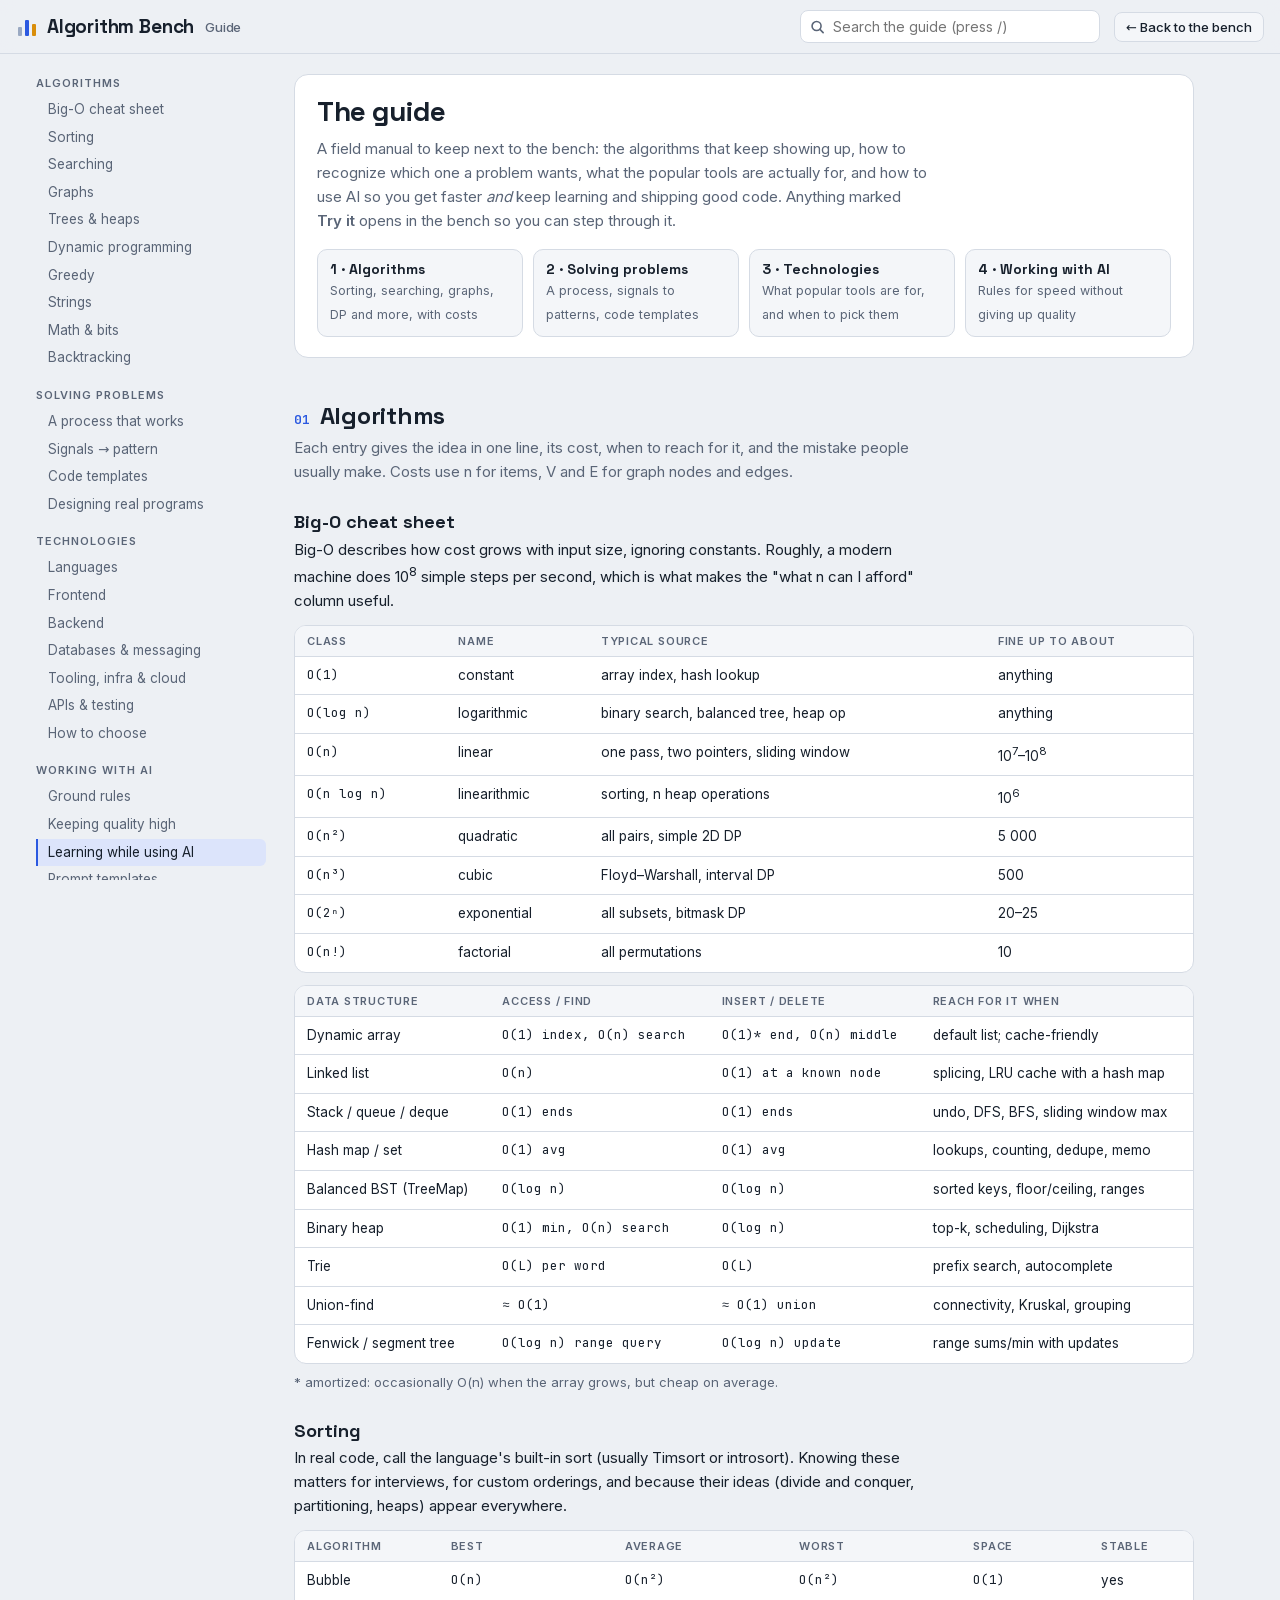
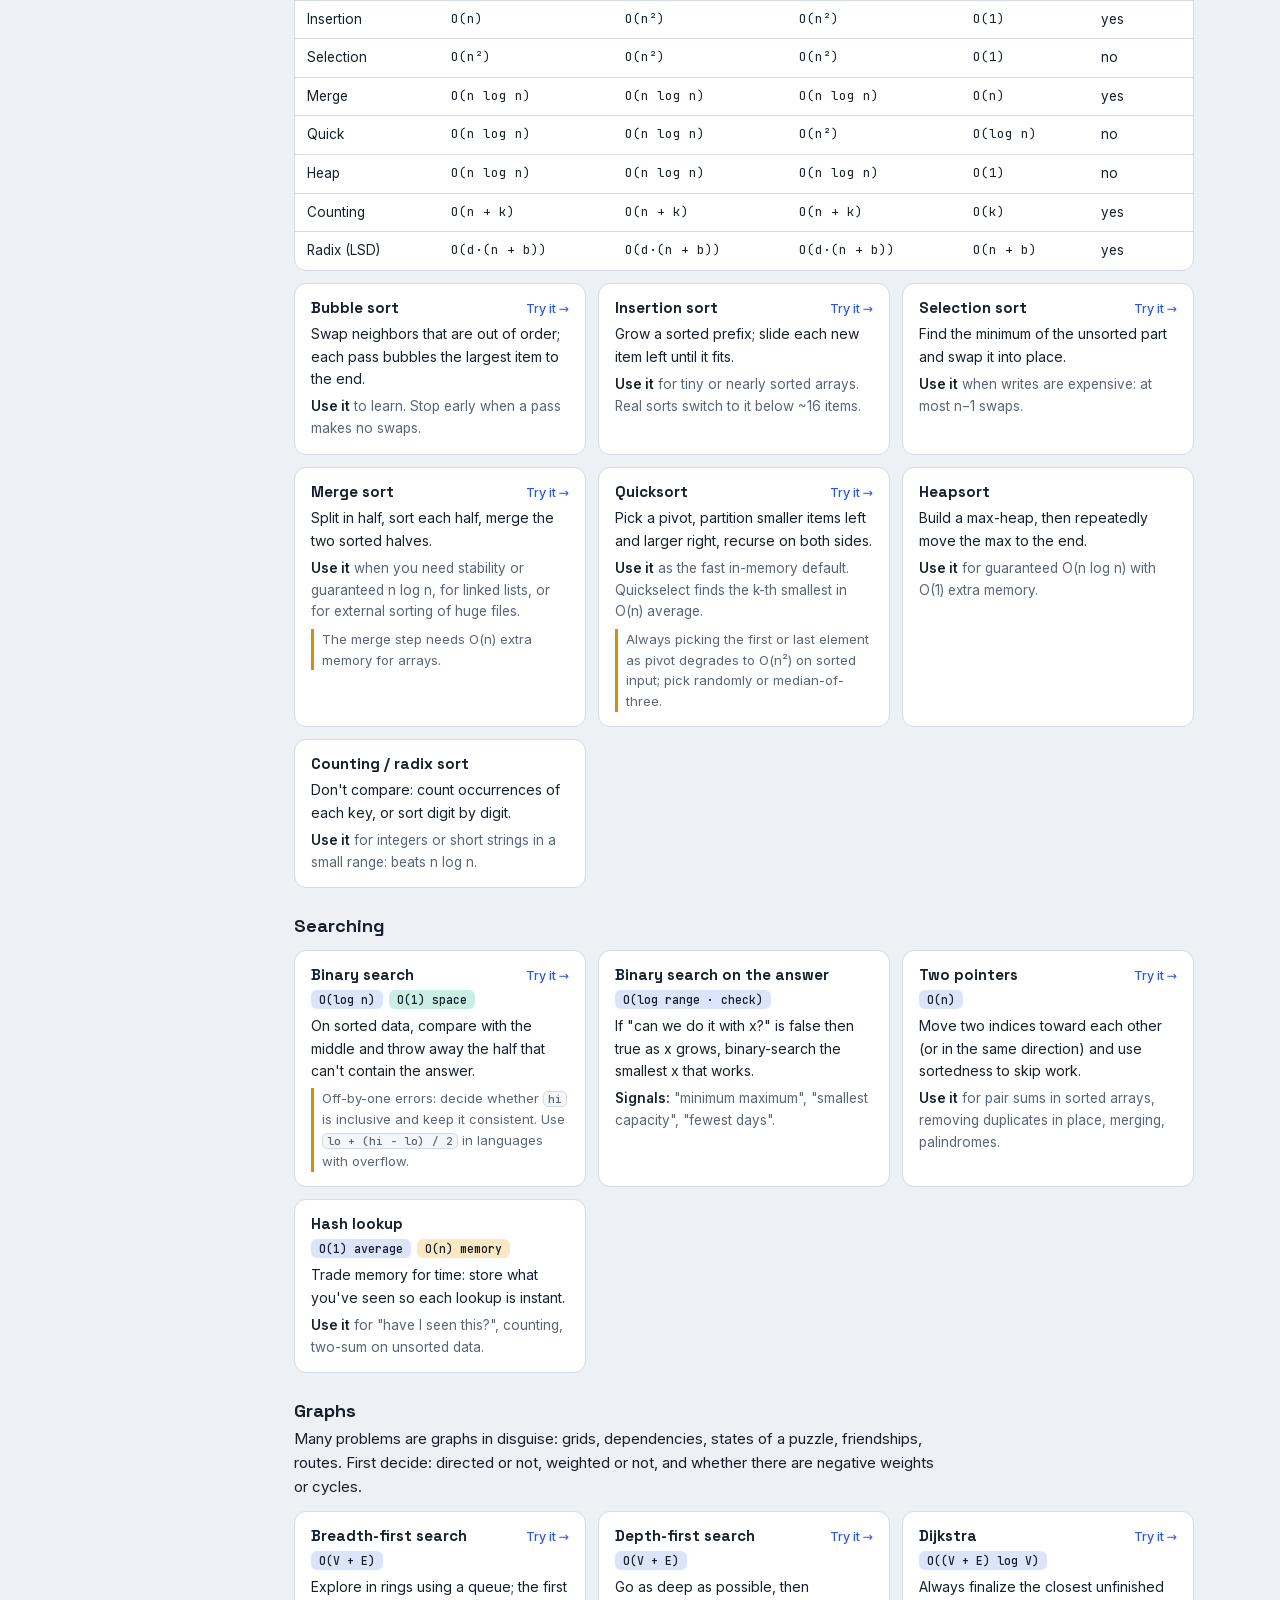
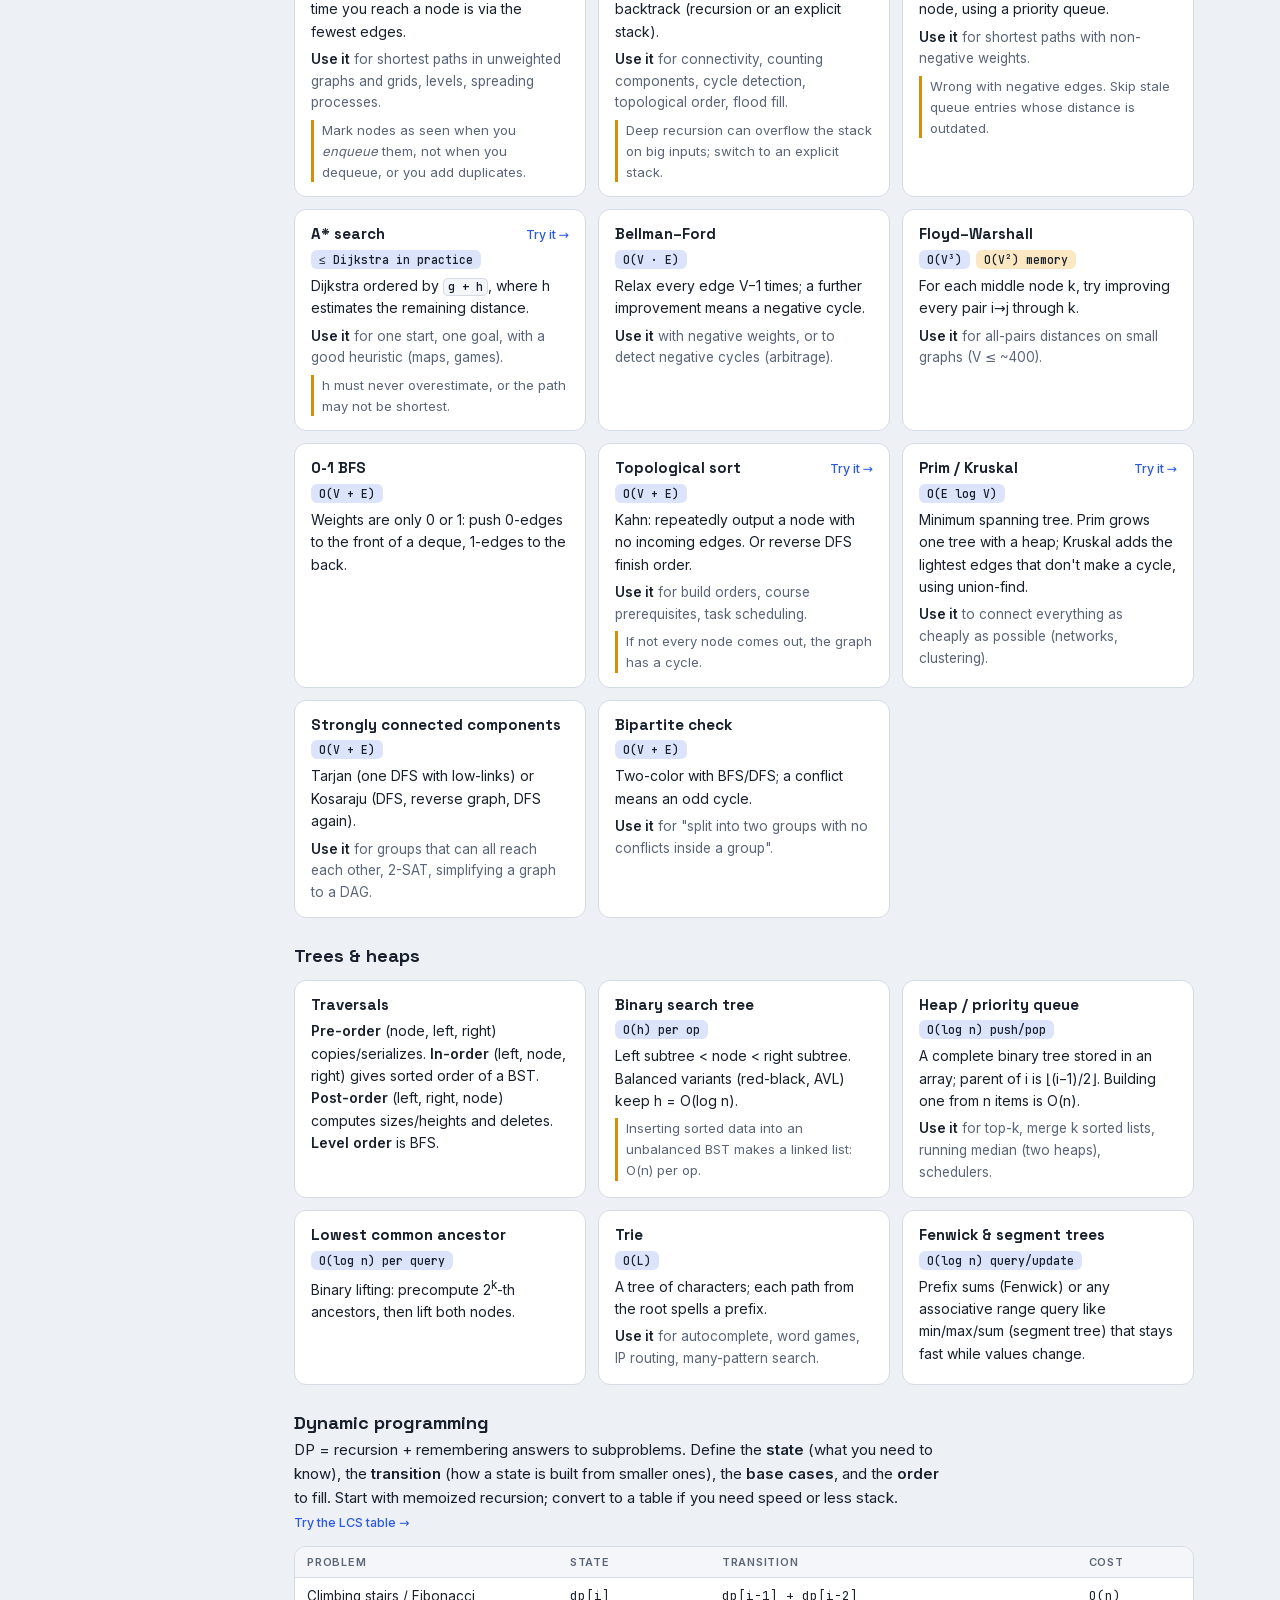
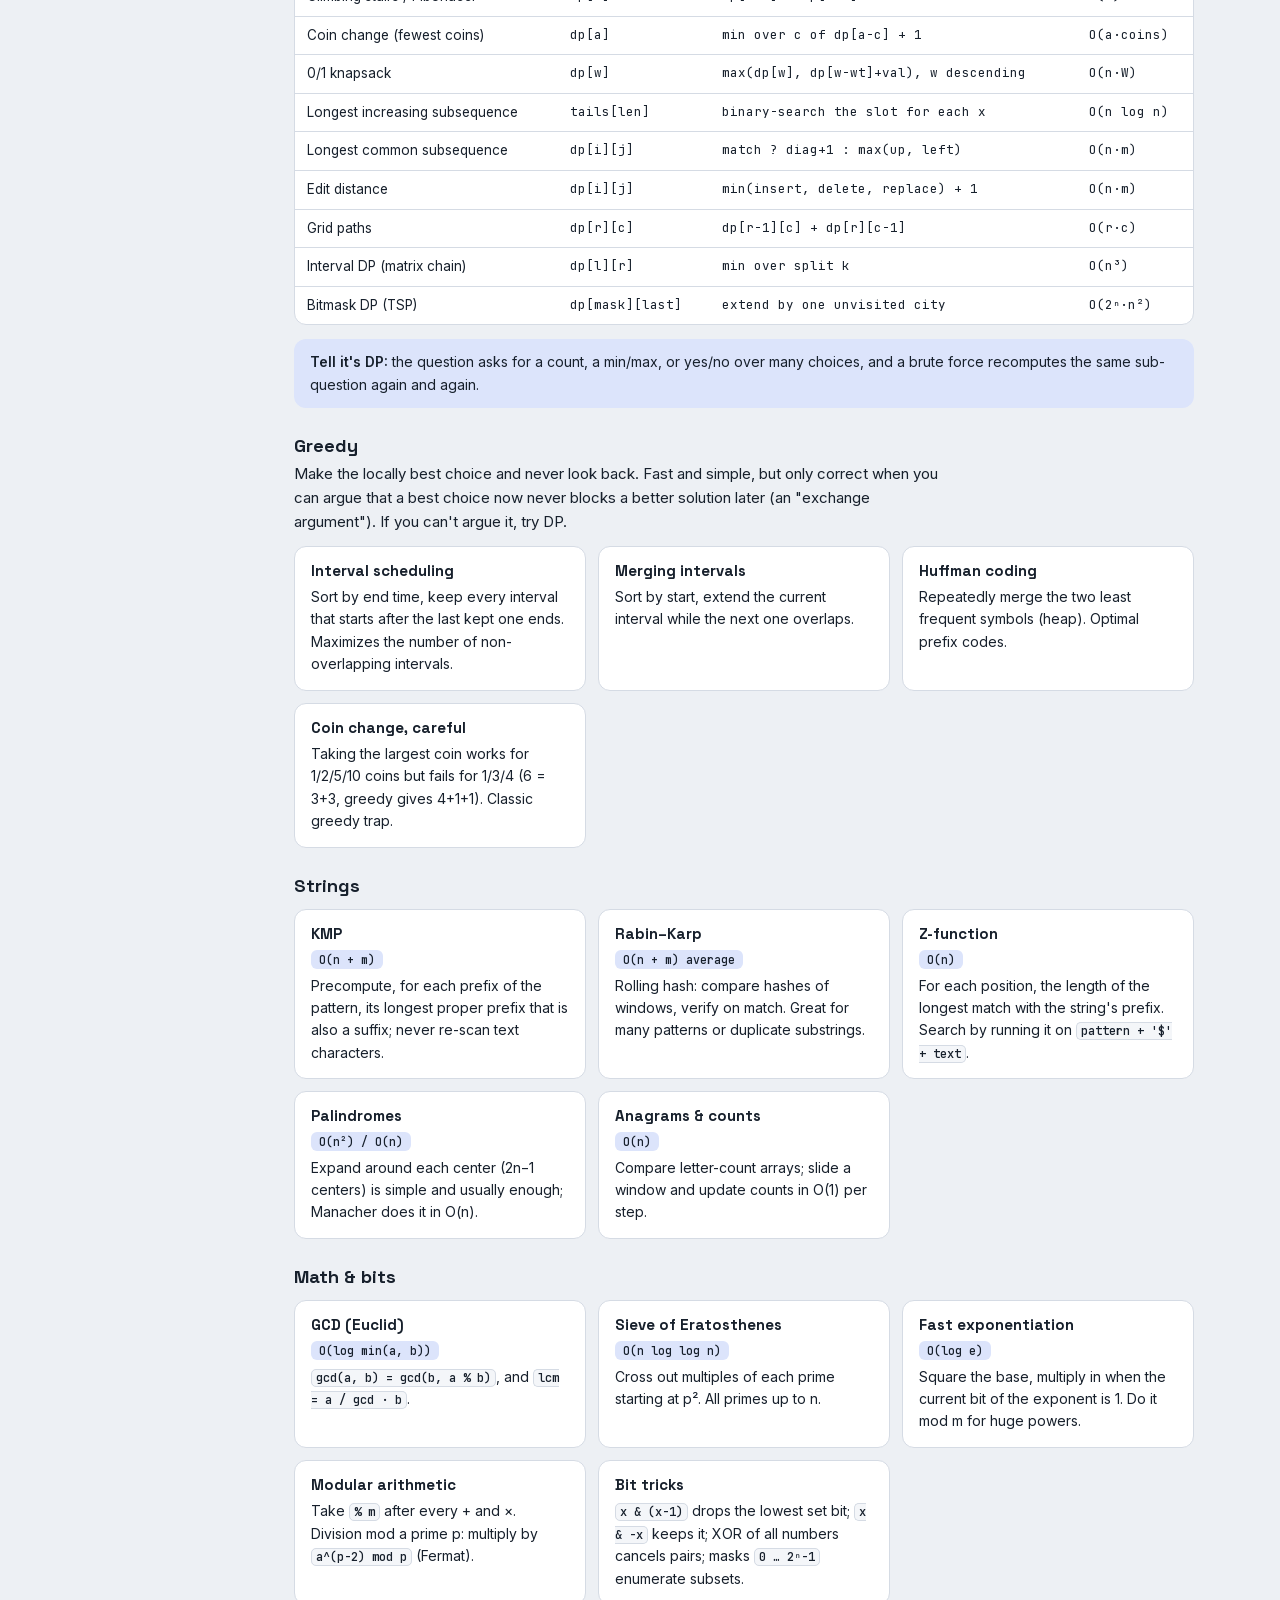
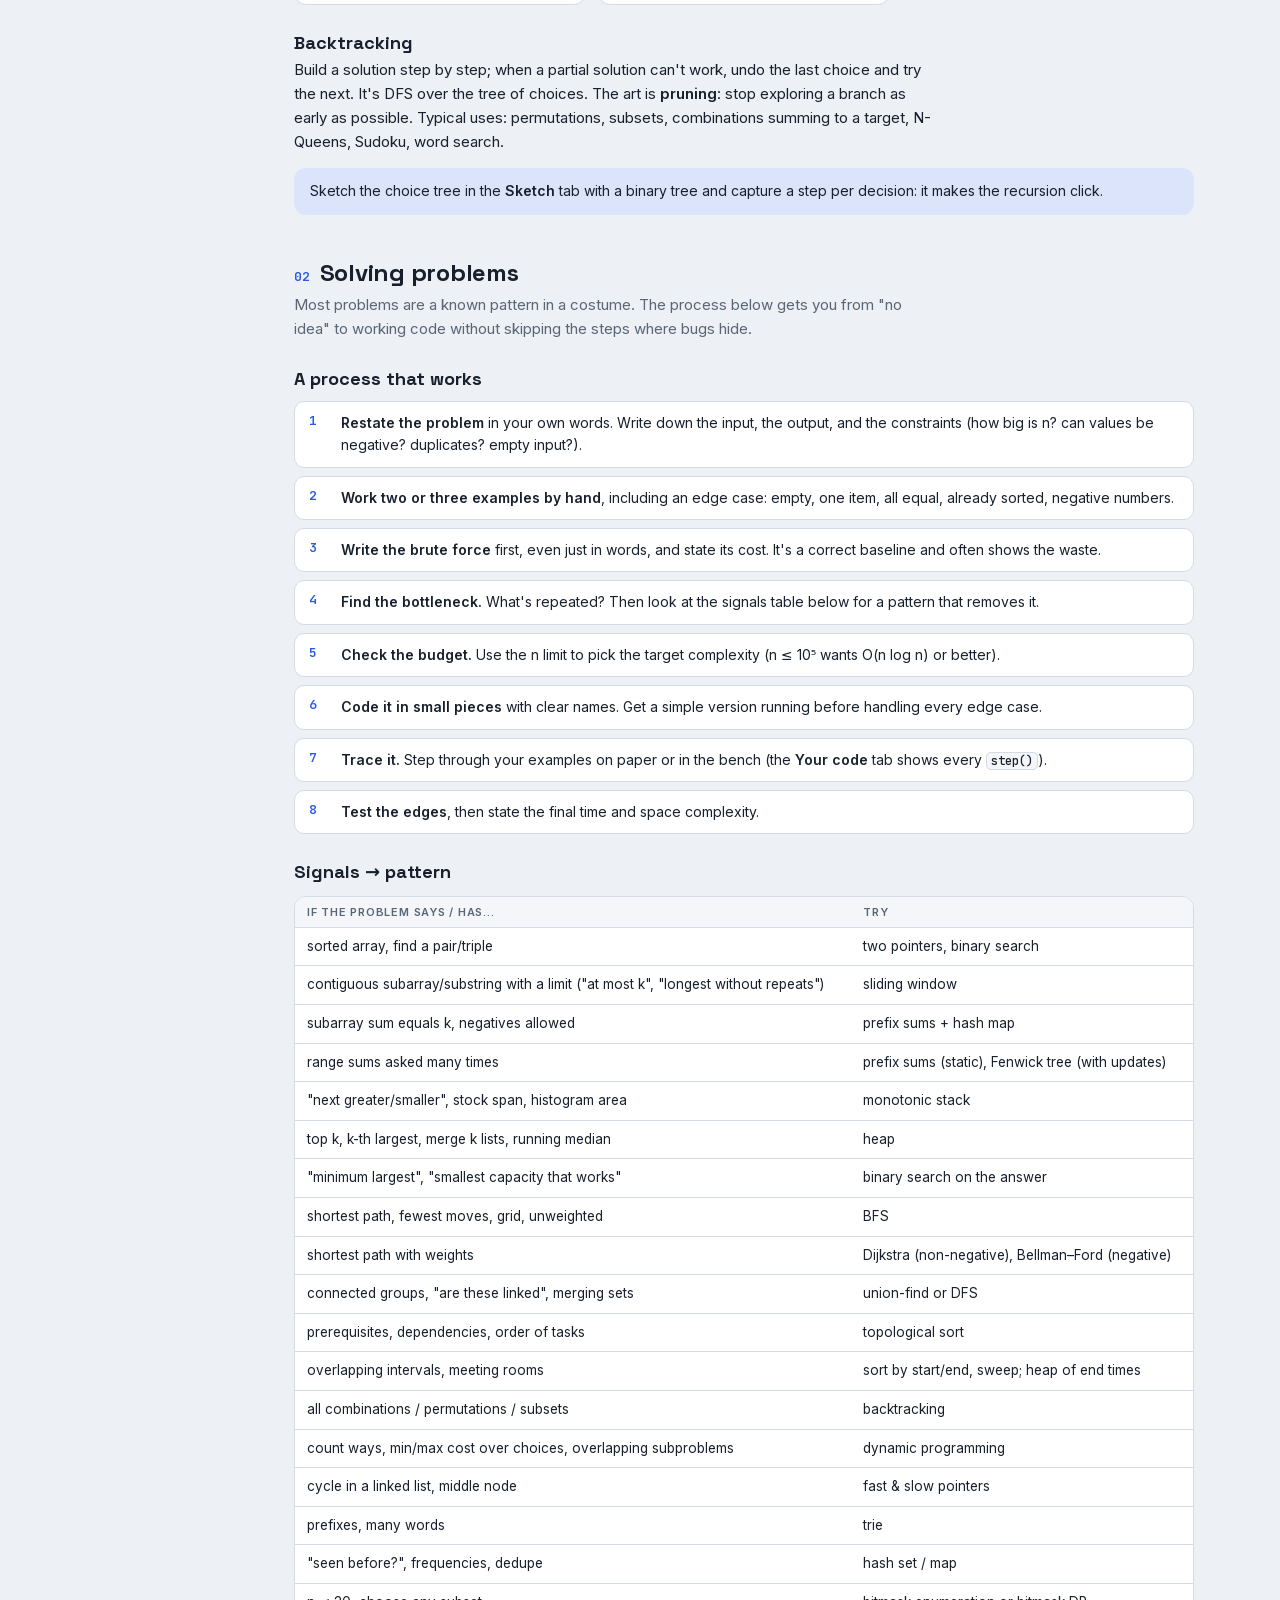
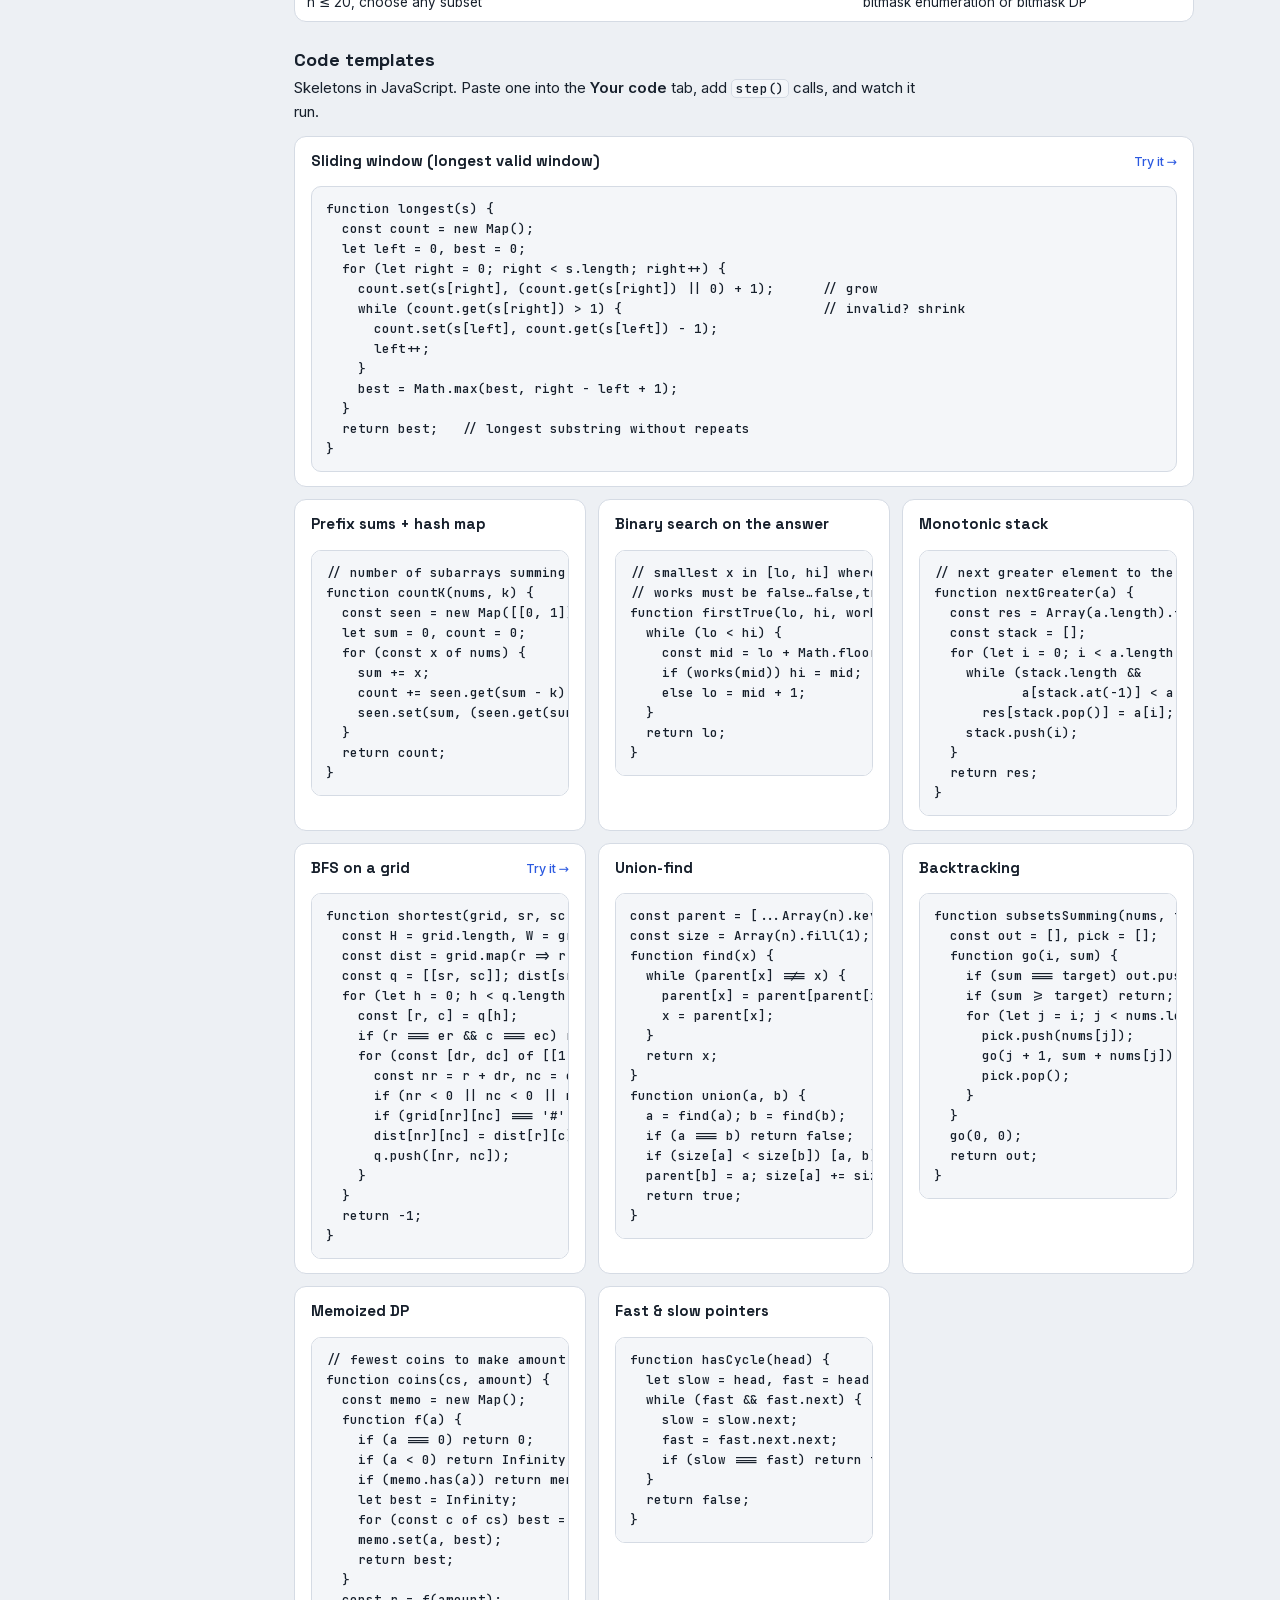
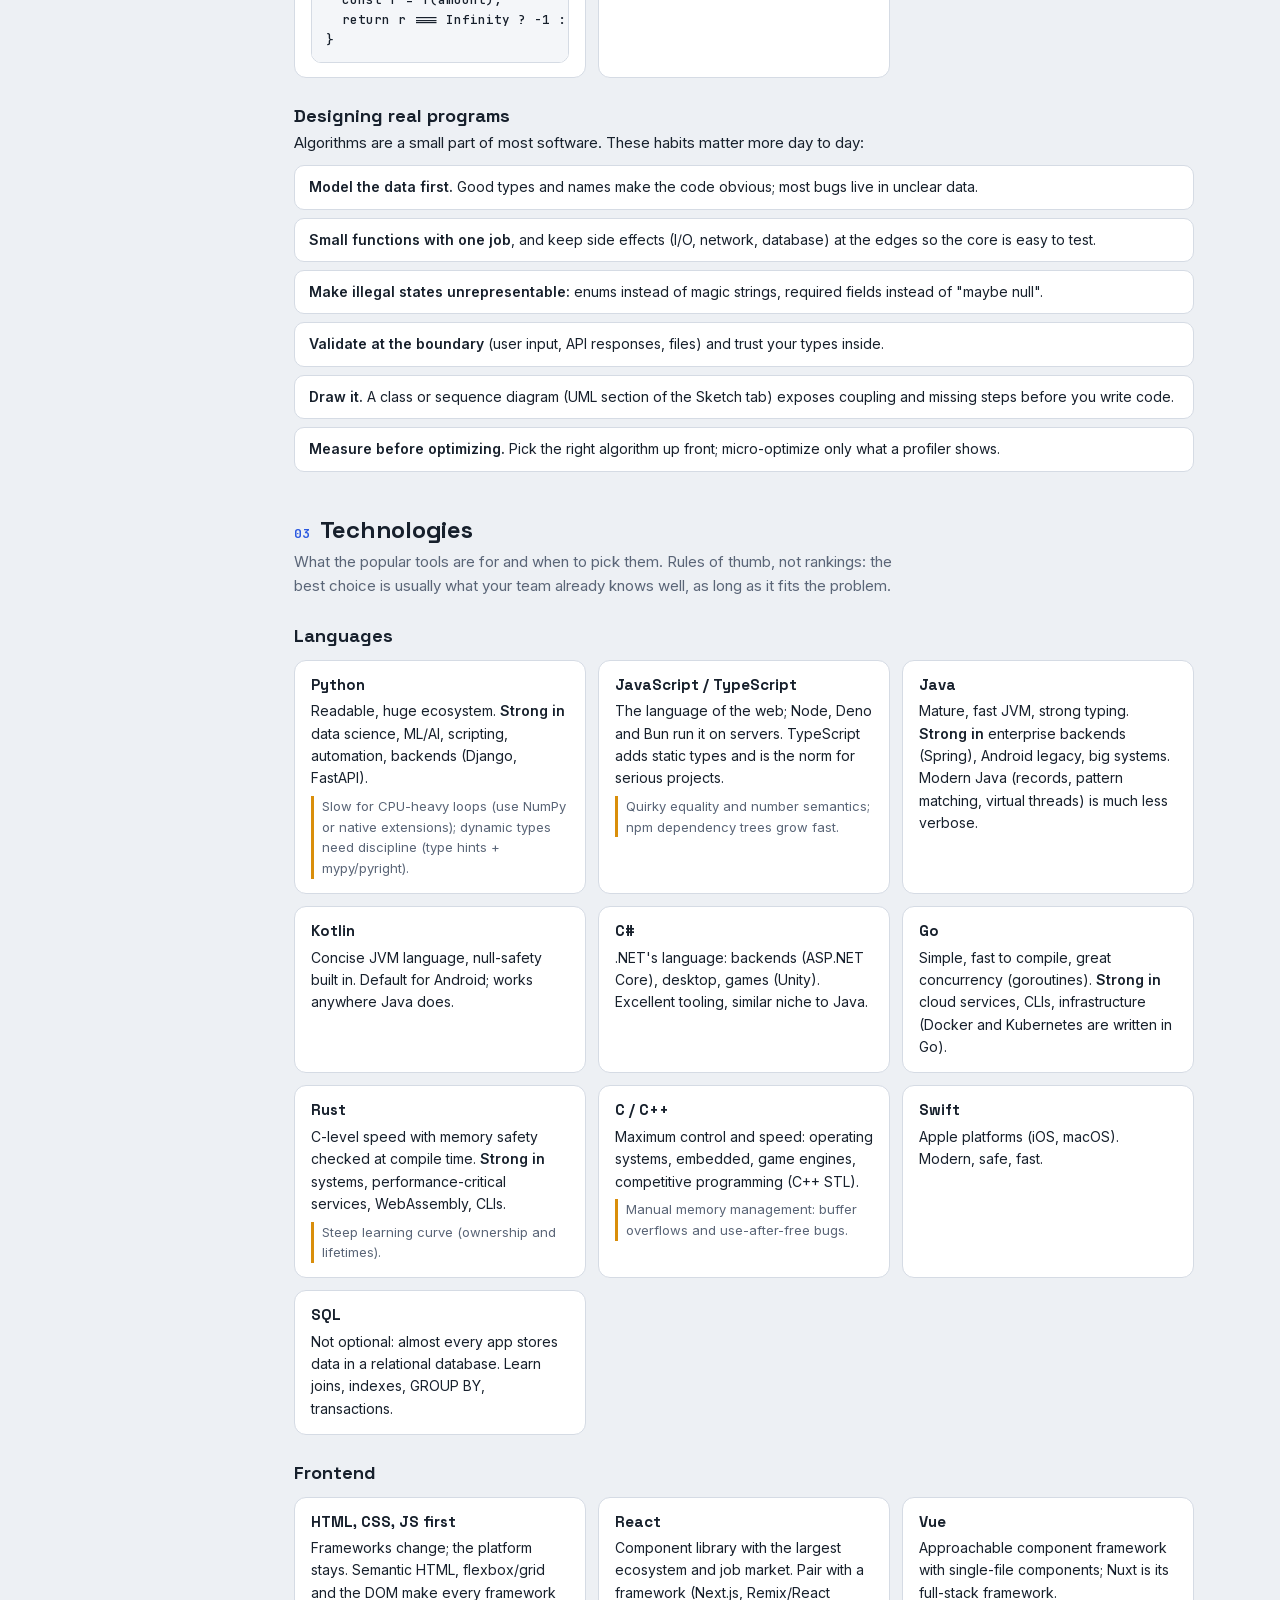
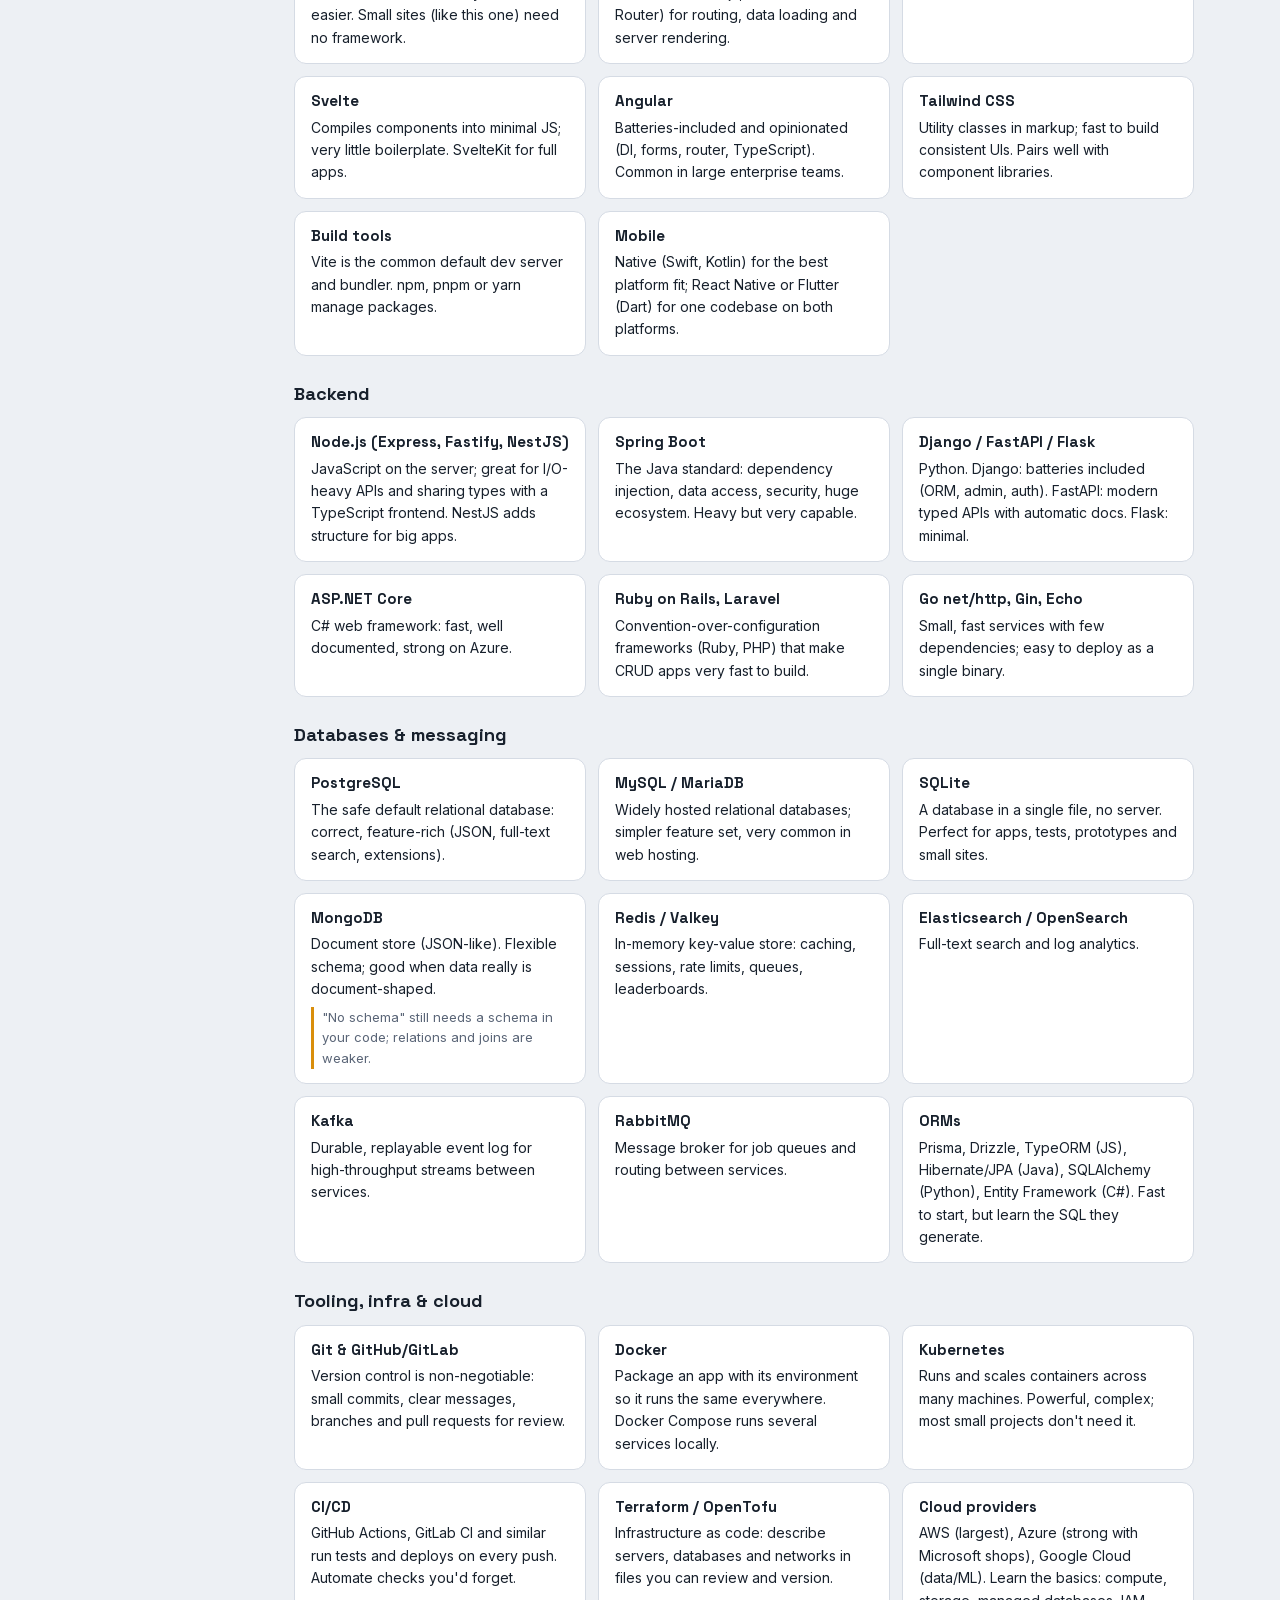
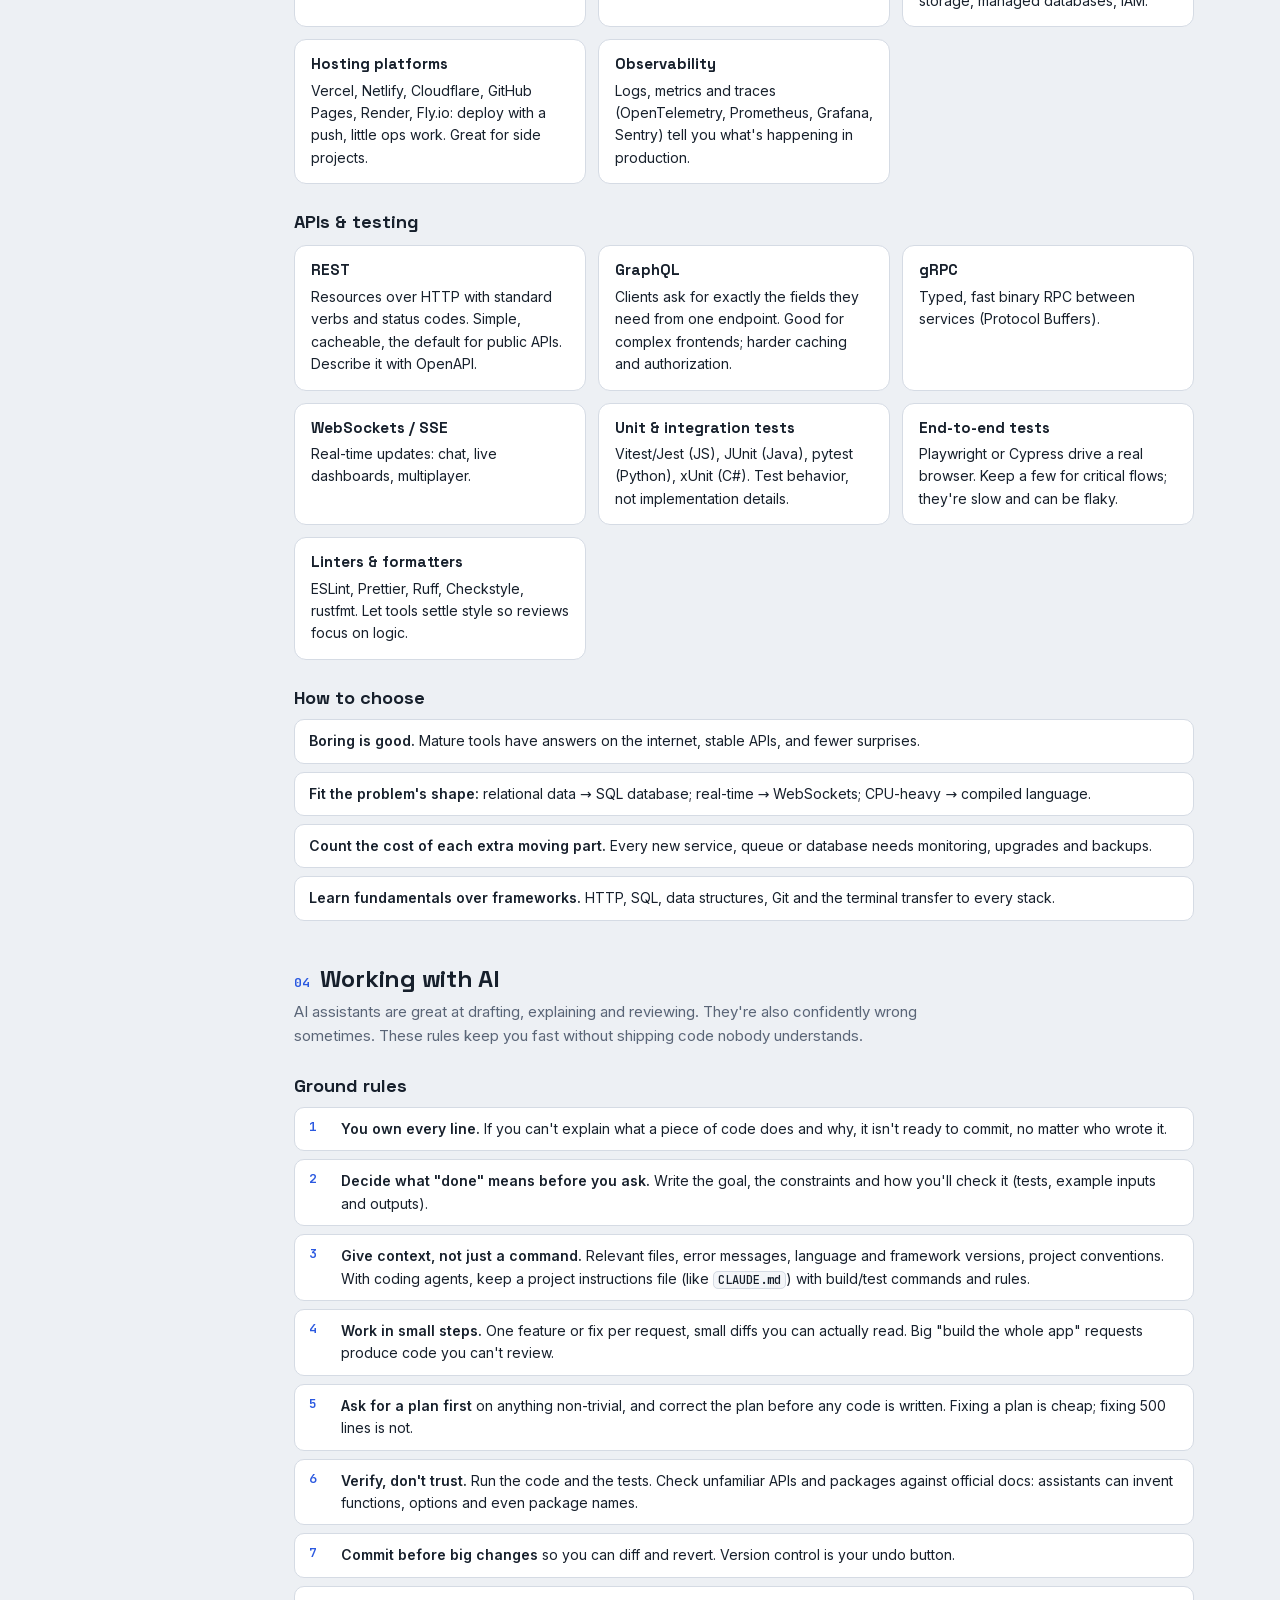
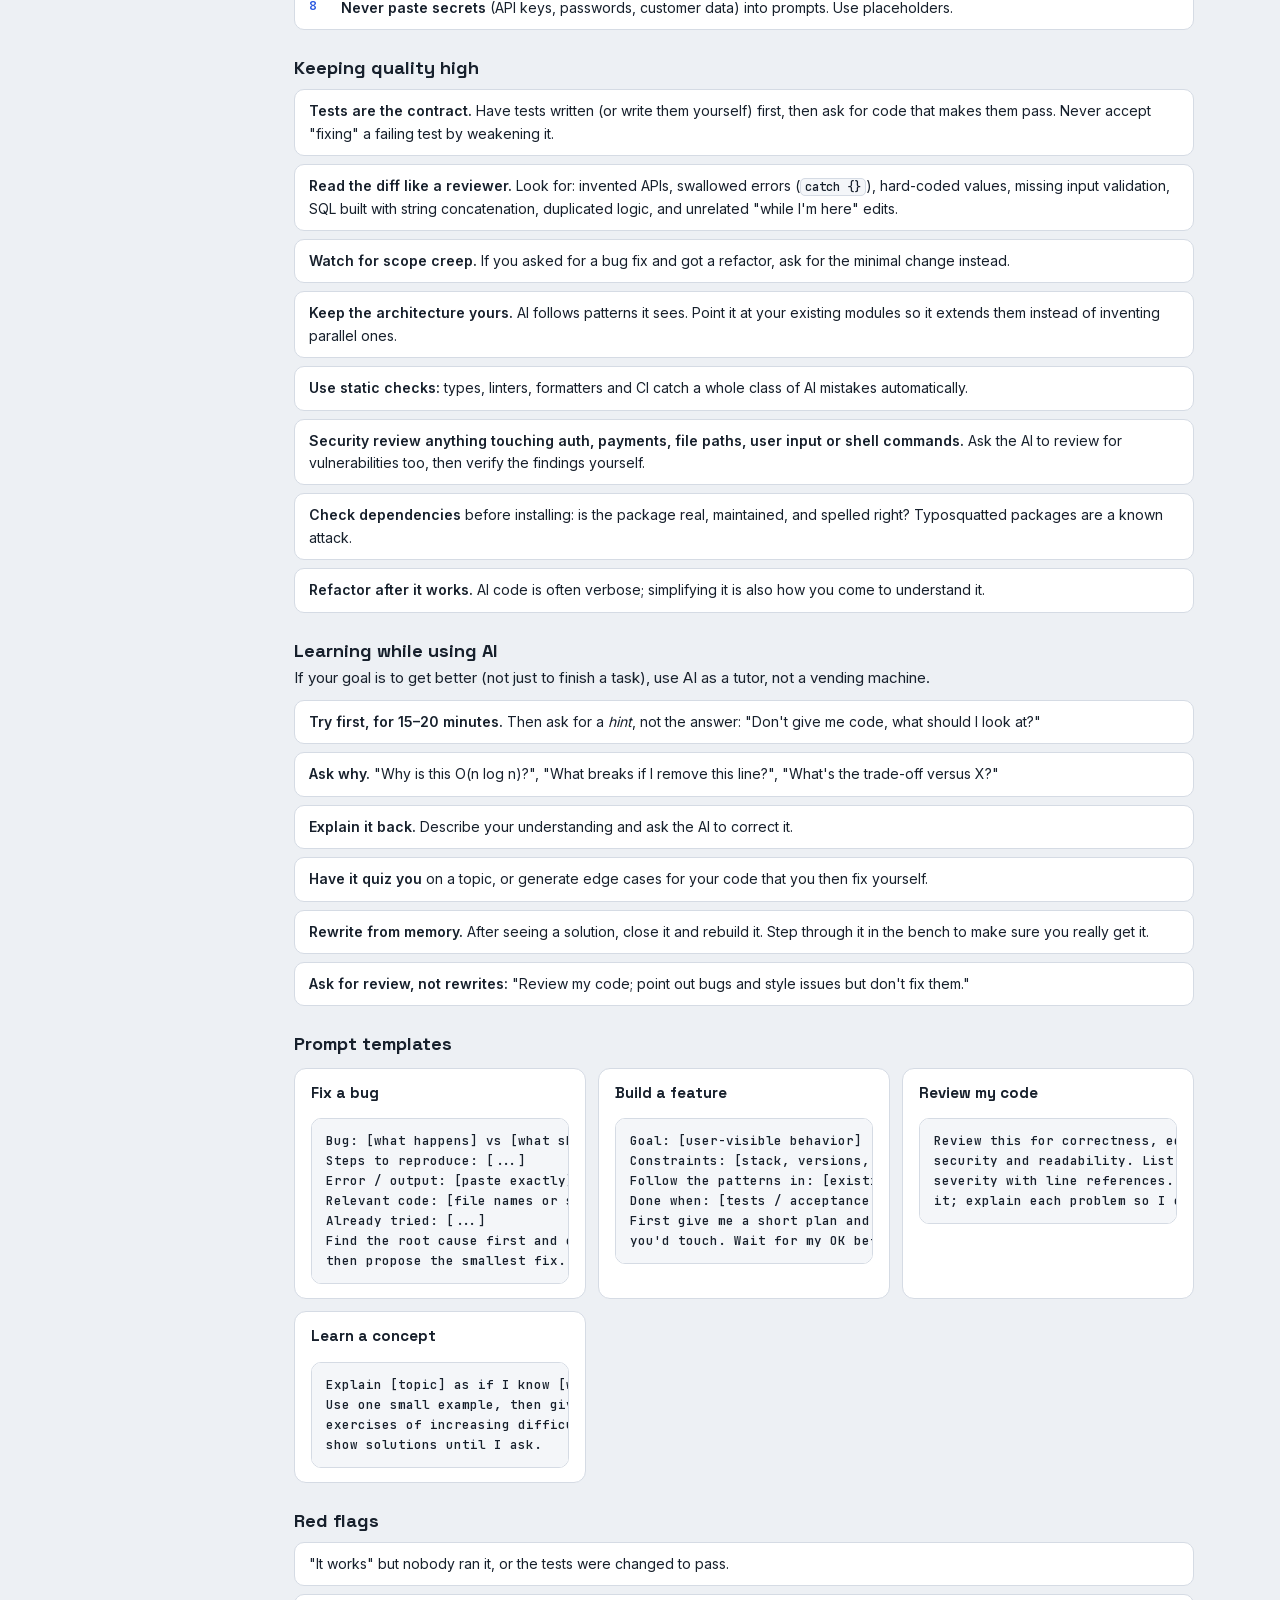
==== guide.html @ 6ab2ccfe "Add UML, easier arrows, spacing fixes and an in-app guide - Sketch: UML classes, interfaces, notes, " ====
<!doctype html>
<html lang="en">
<head>
<meta charset="utf-8">
<meta name="viewport" content="width=device-width, initial-scale=1, viewport-fit=cover">
<title>Algorithm Bench Guide</title>
<meta name="description" content="Common algorithms, problem-solving patterns, a rundown of popular technologies, and how to work with AI without losing code quality.">
<meta name="theme-color" content="#EDF0F4" media="(prefers-color-scheme: light)">
<meta name="theme-color" content="#0E1319" media="(prefers-color-scheme: dark)">
<link rel="manifest" href="manifest.webmanifest">
<link rel="icon" href="icons/icon.svg" type="image/svg+xml">
<link rel="apple-touch-icon" href="icons/apple-touch-icon.png">
<link rel="stylesheet" href="fonts.css">
<style>
:root{
  --bg:#EDF0F4; --surface:#FFFFFF; --surface-2:#F4F6F9; --line:#D5DBE4; --fg:#17202C; --muted:#5A6577;
  --accent:#2B59E0; --accent-soft:#DCE4FB; --on-accent:#FFFFFF; --cmp:#D98E0B; --cmp-soft:#FBE8C2;
  --swap:#DC4F39; --swap-soft:#F9DCD6; --done:#13937A; --done-soft:#CBEEE4; --bar:#9AA9C2;
  --f-display:"Space Grotesk","Inter",system-ui,sans-serif; --f-ui:"Inter",system-ui,-apple-system,"Segoe UI",sans-serif;
  --f-mono:"JetBrains Mono",ui-monospace,Menlo,Consolas,monospace;
  color-scheme:light;
}
@media (prefers-color-scheme: dark){:root:not([data-theme="light"]){
  --bg:#0E1319; --surface:#151B24; --surface-2:#1B232E; --line:#2A3443; --fg:#E4E9F1; --muted:#93A0B3;
  --accent:#7196FF; --accent-soft:#23335C; --on-accent:#0E1319; --cmp:#F0B13E; --cmp-soft:#4A3912;
  --swap:#FF7B65; --swap-soft:#4D2620; --done:#3CC8A4; --done-soft:#153F36; --bar:#4B5B78; color-scheme:dark}}
:root[data-theme="dark"]{
  --bg:#0E1319; --surface:#151B24; --surface-2:#1B232E; --line:#2A3443; --fg:#E4E9F1; --muted:#93A0B3;
  --accent:#7196FF; --accent-soft:#23335C; --on-accent:#0E1319; --cmp:#F0B13E; --cmp-soft:#4A3912;
  --swap:#FF7B65; --swap-soft:#4D2620; --done:#3CC8A4; --done-soft:#153F36; --bar:#4B5B78; color-scheme:dark}

*{box-sizing:border-box}
[hidden]{display:none!important}
html{scroll-padding-top:76px}
body{margin:0;background:var(--bg);color:var(--fg);font:15px/1.6 var(--f-ui);-webkit-text-size-adjust:100%}
a{color:var(--accent)}
code,kbd{font:500 .86em var(--f-mono);background:var(--surface-2);border:1px solid var(--line);border-radius:5px;padding:0 4px}
pre{font:12.5px/1.6 var(--f-mono);background:var(--surface-2);border:1px solid var(--line);border-radius:10px;padding:12px 14px;overflow-x:auto;margin:10px 0 0;tab-size:2}
pre code{background:none;border:0;padding:0;font-size:inherit}

header.top{position:sticky;top:0;z-index:5;display:flex;align-items:center;gap:14px;flex-wrap:wrap;
  padding:10px max(16px,env(safe-area-inset-right)) 10px max(16px,env(safe-area-inset-left));background:color-mix(in srgb,var(--bg) 88%,transparent);
  backdrop-filter:blur(8px);-webkit-backdrop-filter:blur(8px);border-bottom:1px solid var(--line)}
.brand{font:700 19px var(--f-display);letter-spacing:-.01em;display:flex;align-items:center;gap:9px;margin:0;color:var(--fg);text-decoration:none}
.brand small{font:500 13px var(--f-ui);color:var(--muted);margin-left:2px}
.spacer{flex:1}
.btn{font:500 13px var(--f-ui);color:var(--fg);background:var(--surface-2);border:1px solid var(--line);border-radius:8px;padding:6px 11px;cursor:pointer;display:inline-flex;align-items:center;gap:6px;white-space:nowrap;text-decoration:none}
.btn:hover{border-color:var(--muted)}
.search{position:relative;flex:0 1 300px;min-width:0}
.search input{width:100%;font:14px var(--f-ui);color:var(--fg);background:var(--surface);border:1px solid var(--line);border-radius:8px;padding:7px 10px 7px 32px}
.search svg{position:absolute;left:10px;top:50%;transform:translateY(-50%);color:var(--muted)}
input:focus-visible,a:focus-visible,button:focus-visible,select:focus-visible{outline:2px solid var(--accent);outline-offset:1px}

.wrap{display:grid;grid-template-columns:230px minmax(0,1fr);gap:28px;max-width:1240px;margin:0 auto;
  padding:20px max(16px,env(safe-area-inset-right)) 60px max(16px,env(safe-area-inset-left))}
nav.toc{position:sticky;top:76px;align-self:start;max-height:calc(100vh - 96px);overflow:auto;font-size:13.5px;padding-bottom:16px}
nav.toc h2{font:600 11px var(--f-ui);text-transform:uppercase;letter-spacing:.09em;color:var(--muted);margin:16px 0 6px}
nav.toc h2:first-child{margin-top:0}
nav.toc a{display:block;color:var(--muted);text-decoration:none;padding:3px 10px;border-left:2px solid transparent}
nav.toc a:hover{color:var(--fg)}
nav.toc a.on{color:var(--fg);border-left-color:var(--accent);background:var(--accent-soft);border-radius:0 6px 6px 0}
.toc-mobile{display:none}

main{min-width:0;max-width:900px}
.intro{background:var(--surface);border:1px solid var(--line);border-radius:14px;padding:20px 22px;margin-bottom:28px}
.intro h1{font:700 28px/1.2 var(--f-display);letter-spacing:-.015em;margin:0 0 8px}
.intro p{margin:0;color:var(--muted);max-width:68ch}
.parts{display:grid;grid-template-columns:repeat(auto-fit,minmax(180px,1fr));gap:10px;margin-top:16px}
.parts a{display:block;text-decoration:none;color:var(--fg);background:var(--surface-2);border:1px solid var(--line);border-radius:10px;padding:10px 12px}
.parts a:hover{border-color:var(--accent)}
.parts b{display:block;font:600 14px var(--f-display)}
.parts span{font-size:12.5px;color:var(--muted)}

section.part{margin-top:44px}
section.part > h2{font:700 24px/1.2 var(--f-display);letter-spacing:-.01em;margin:0 0 6px;display:flex;align-items:baseline;gap:10px}
section.part > h2 .num{font:600 13px var(--f-mono);color:var(--accent)}
section.part > p.lead{color:var(--muted);margin:0 0 6px;max-width:70ch}
section.sub{margin-top:26px}
section.sub > h3{font:600 18px/1.3 var(--f-display);margin:0 0 4px}
section.sub > p{margin:4px 0 0;max-width:72ch}

.cards{display:grid;grid-template-columns:repeat(auto-fill,minmax(260px,1fr));gap:12px;margin-top:12px}
.card{background:var(--surface);border:1px solid var(--line);border-radius:12px;padding:14px 16px;min-width:0;display:flex;flex-direction:column;gap:6px}
.card.wide{grid-column:1/-1}
.card h4{font:600 15px/1.3 var(--f-display);margin:0;display:flex;justify-content:space-between;gap:8px;align-items:baseline;flex-wrap:wrap}
.card p{margin:0;font-size:14px}
.card .meta{display:flex;gap:6px;flex-wrap:wrap}
.tag{font:500 11.5px var(--f-mono);border-radius:6px;padding:1px 7px;background:var(--surface-2);border:1px solid var(--line);color:var(--fg);white-space:nowrap}
.tag.t{background:var(--accent-soft);border-color:transparent}
.tag.s{background:var(--done-soft);border-color:transparent}
.tag.w{background:var(--cmp-soft);border-color:transparent}
.card .use{color:var(--muted);font-size:13.5px}
.card .use b{color:var(--fg);font-weight:600}
.card .gotcha{font-size:13px;color:var(--muted);border-left:3px solid var(--cmp);padding-left:8px}
.try{font:500 12.5px var(--f-ui);text-decoration:none;white-space:nowrap}
.try::after{content:" →"}

.tbl{overflow-x:auto;margin-top:12px;border:1px solid var(--line);border-radius:12px;background:var(--surface)}
table{border-collapse:collapse;width:100%;font-size:13.5px;min-width:560px}
th,td{text-align:left;padding:8px 12px;border-bottom:1px solid var(--line);vertical-align:top}
tr:last-child td{border-bottom:0}
th{font:600 11px var(--f-ui);text-transform:uppercase;letter-spacing:.07em;color:var(--muted);background:var(--surface-2)}
td.m{font-family:var(--f-mono);font-size:12.5px;white-space:nowrap}

ul.rules,ol.rules{margin:10px 0 0;padding:0;list-style:none;display:flex;flex-direction:column;gap:8px}
ul.rules li,ol.rules li{background:var(--surface);border:1px solid var(--line);border-radius:10px;padding:10px 14px;font-size:14px}
ul.rules li b,ol.rules li b{font-weight:600}
ol.rules{counter-reset:r}
ol.rules li{counter-increment:r;display:grid;grid-template-columns:28px minmax(0,1fr);gap:4px}
ol.rules li::before{content:counter(r);font:600 13px var(--f-mono);color:var(--accent)}
.callout{margin-top:14px;background:var(--accent-soft);border-radius:12px;padding:12px 16px;font-size:14px}
.callout b{font-weight:600}
.empty{display:none;margin-top:40px;color:var(--muted);text-align:center}
mark{background:var(--cmp-soft);color:inherit;border-radius:3px}

@media (max-width:960px){
  .wrap{grid-template-columns:minmax(0,1fr)}
  nav.toc{display:none}
  .toc-mobile{display:block;margin-bottom:18px}
  .toc-mobile select{width:100%;font:14px var(--f-ui);color:var(--fg);background:var(--surface);border:1px solid var(--line);border-radius:8px;padding:8px 10px}
}
@media (max-width:560px){
  html{scroll-padding-top:124px}
  header.top{gap:10px}
  .brand small{display:none}
  .search{order:5;flex:1 1 100%}
  .intro{padding:16px}
  .intro h1{font-size:23px}
  .cards{grid-template-columns:minmax(0,1fr)}
  input{font-size:16px!important}
}
</style>
</head>
<body>
<header class="top">
  <a class="brand" href="index.html" title="Back to the bench">
    <svg width="22" height="22" viewBox="0 0 22 22" aria-hidden="true"><rect x="2" y="11" width="4" height="9" rx="1" fill="var(--bar)"/><rect x="9" y="4" width="4" height="16" rx="1" fill="var(--accent)"/><rect x="16" y="8" width="4" height="12" rx="1" fill="var(--cmp)"/></svg>
    Algorithm Bench <small>Guide</small>
  </a>
  <div class="spacer"></div>
  <label class="search"><svg width="15" height="15" viewBox="0 0 16 16" fill="none" stroke="currentColor" stroke-width="1.7" stroke-linecap="round" aria-hidden="true"><circle cx="7" cy="7" r="4.8"/><path d="M10.6 10.6L14 14"/></svg>
    <input type="search" id="q" placeholder="Search the guide (press /)" aria-label="Search the guide" autocomplete="off"></label>
  <a class="btn" href="index.html">← Back to the bench</a>
</header>

<div class="wrap">
  <nav class="toc" id="toc" aria-label="Contents"></nav>
  <main id="main">
    <div class="toc-mobile"><select id="tocSelect" aria-label="Jump to a section"></select></div>

    <div class="intro" id="top">
      <h1>The guide</h1>
      <p>A field manual to keep next to the bench: the algorithms that keep showing up, how to recognize which one a problem wants, what the popular tools are actually for, and how to use AI so you get faster <em>and</em> keep learning and shipping good code. Anything marked <b>Try it</b> opens in the bench so you can step through it.</p>
      <div class="parts">
        <a href="#algorithms"><b>1 · Algorithms</b><span>Sorting, searching, graphs, DP and more, with costs</span></a>
        <a href="#patterns"><b>2 · Solving problems</b><span>A process, signals to patterns, code templates</span></a>
        <a href="#tech"><b>3 · Technologies</b><span>What popular tools are for, and when to pick them</span></a>
        <a href="#ai"><b>4 · Working with AI</b><span>Rules for speed without giving up quality</span></a>
      </div>
    </div>

    <!-- ===================================================== 1. ALGORITHMS -->
    <section class="part" id="algorithms" data-title="Algorithms">
      <h2><span class="num">01</span>Algorithms</h2>
      <p class="lead">Each entry gives the idea in one line, its cost, when to reach for it, and the mistake people usually make. Costs use n for items, V and E for graph nodes and edges.</p>

      <section class="sub" id="complexity" data-title="Big-O cheat sheet">
        <h3>Big-O cheat sheet</h3>
        <p>Big-O describes how cost grows with input size, ignoring constants. Roughly, a modern machine does 10<sup>8</sup> simple steps per second, which is what makes the "what n can I afford" column useful.</p>
        <div class="tbl"><table>
          <tr><th>Class</th><th>Name</th><th>Typical source</th><th>Fine up to about</th></tr>
          <tr><td class="m">O(1)</td><td>constant</td><td>array index, hash lookup</td><td>anything</td></tr>
          <tr><td class="m">O(log n)</td><td>logarithmic</td><td>binary search, balanced tree, heap op</td><td>anything</td></tr>
          <tr><td class="m">O(n)</td><td>linear</td><td>one pass, two pointers, sliding window</td><td>10<sup>7</sup>–10<sup>8</sup></td></tr>
          <tr><td class="m">O(n log n)</td><td>linearithmic</td><td>sorting, n heap operations</td><td>10<sup>6</sup></td></tr>
          <tr><td class="m">O(n²)</td><td>quadratic</td><td>all pairs, simple 2D DP</td><td>5 000</td></tr>
          <tr><td class="m">O(n³)</td><td>cubic</td><td>Floyd–Warshall, interval DP</td><td>500</td></tr>
          <tr><td class="m">O(2ⁿ)</td><td>exponential</td><td>all subsets, bitmask DP</td><td>20–25</td></tr>
          <tr><td class="m">O(n!)</td><td>factorial</td><td>all permutations</td><td>10</td></tr>
        </table></div>
        <div class="tbl"><table>
          <tr><th>Data structure</th><th>Access / find</th><th>Insert / delete</th><th>Reach for it when</th></tr>
          <tr><td>Dynamic array</td><td class="m">O(1) index, O(n) search</td><td class="m">O(1)* end, O(n) middle</td><td>default list; cache-friendly</td></tr>
          <tr><td>Linked list</td><td class="m">O(n)</td><td class="m">O(1) at a known node</td><td>splicing, LRU cache with a hash map</td></tr>
          <tr><td>Stack / queue / deque</td><td class="m">O(1) ends</td><td class="m">O(1) ends</td><td>undo, DFS, BFS, sliding window max</td></tr>
          <tr><td>Hash map / set</td><td class="m">O(1) avg</td><td class="m">O(1) avg</td><td>lookups, counting, dedupe, memo</td></tr>
          <tr><td>Balanced BST (TreeMap)</td><td class="m">O(log n)</td><td class="m">O(log n)</td><td>sorted keys, floor/ceiling, ranges</td></tr>
          <tr><td>Binary heap</td><td class="m">O(1) min, O(n) search</td><td class="m">O(log n)</td><td>top-k, scheduling, Dijkstra</td></tr>
          <tr><td>Trie</td><td class="m">O(L) per word</td><td class="m">O(L)</td><td>prefix search, autocomplete</td></tr>
          <tr><td>Union-find</td><td class="m">≈ O(1)</td><td class="m">≈ O(1) union</td><td>connectivity, Kruskal, grouping</td></tr>
          <tr><td>Fenwick / segment tree</td><td class="m">O(log n) range query</td><td class="m">O(log n) update</td><td>range sums/min with updates</td></tr>
        </table></div>
        <p class="use" style="margin-top:8px;color:var(--muted);font-size:13px">* amortized: occasionally O(n) when the array grows, but cheap on average.</p>
      </section>

      <section class="sub" id="sorting" data-title="Sorting">
        <h3>Sorting</h3>
        <p>In real code, call the language's built-in sort (usually Timsort or introsort). Knowing these matters for interviews, for custom orderings, and because their ideas (divide and conquer, partitioning, heaps) appear everywhere.</p>
        <div class="tbl"><table>
          <tr><th>Algorithm</th><th>Best</th><th>Average</th><th>Worst</th><th>Space</th><th>Stable</th></tr>
          <tr><td>Bubble</td><td class="m">O(n)</td><td class="m">O(n²)</td><td class="m">O(n²)</td><td class="m">O(1)</td><td>yes</td></tr>
          <tr><td>Insertion</td><td class="m">O(n)</td><td class="m">O(n²)</td><td class="m">O(n²)</td><td class="m">O(1)</td><td>yes</td></tr>
          <tr><td>Selection</td><td class="m">O(n²)</td><td class="m">O(n²)</td><td class="m">O(n²)</td><td class="m">O(1)</td><td>no</td></tr>
          <tr><td>Merge</td><td class="m">O(n log n)</td><td class="m">O(n log n)</td><td class="m">O(n log n)</td><td class="m">O(n)</td><td>yes</td></tr>
          <tr><td>Quick</td><td class="m">O(n log n)</td><td class="m">O(n log n)</td><td class="m">O(n²)</td><td class="m">O(log n)</td><td>no</td></tr>
          <tr><td>Heap</td><td class="m">O(n log n)</td><td class="m">O(n log n)</td><td class="m">O(n log n)</td><td class="m">O(1)</td><td>no</td></tr>
          <tr><td>Counting</td><td class="m">O(n + k)</td><td class="m">O(n + k)</td><td class="m">O(n + k)</td><td class="m">O(k)</td><td>yes</td></tr>
          <tr><td>Radix (LSD)</td><td class="m">O(d·(n + b))</td><td class="m">O(d·(n + b))</td><td class="m">O(d·(n + b))</td><td class="m">O(n + b)</td><td>yes</td></tr>
        </table></div>
        <div class="cards">
          <div class="card"><h4>Bubble sort <a class="try" href="index.html#array:bubble">Try it</a></h4>
            <p>Swap neighbors that are out of order; each pass bubbles the largest item to the end.</p>
            <p class="use"><b>Use it</b> to learn. Stop early when a pass makes no swaps.</p></div>
          <div class="card"><h4>Insertion sort <a class="try" href="index.html#array:insertion">Try it</a></h4>
            <p>Grow a sorted prefix; slide each new item left until it fits.</p>
            <p class="use"><b>Use it</b> for tiny or nearly sorted arrays. Real sorts switch to it below ~16 items.</p></div>
          <div class="card"><h4>Selection sort <a class="try" href="index.html#array:selection">Try it</a></h4>
            <p>Find the minimum of the unsorted part and swap it into place.</p>
            <p class="use"><b>Use it</b> when writes are expensive: at most n−1 swaps.</p></div>
          <div class="card"><h4>Merge sort <a class="try" href="index.html#array:merge">Try it</a></h4>
            <p>Split in half, sort each half, merge the two sorted halves.</p>
            <p class="use"><b>Use it</b> when you need stability or guaranteed n log n, for linked lists, or for external sorting of huge files.</p>
            <p class="gotcha">The merge step needs O(n) extra memory for arrays.</p></div>
          <div class="card"><h4>Quicksort <a class="try" href="index.html#array:quick">Try it</a></h4>
            <p>Pick a pivot, partition smaller items left and larger right, recurse on both sides.</p>
            <p class="use"><b>Use it</b> as the fast in-memory default. Quickselect finds the k-th smallest in O(n) average.</p>
            <p class="gotcha">Always picking the first or last element as pivot degrades to O(n²) on sorted input; pick randomly or median-of-three.</p></div>
          <div class="card"><h4>Heapsort</h4>
            <p>Build a max-heap, then repeatedly move the max to the end.</p>
            <p class="use"><b>Use it</b> for guaranteed O(n log n) with O(1) extra memory.</p></div>
          <div class="card"><h4>Counting / radix sort</h4>
            <p>Don't compare: count occurrences of each key, or sort digit by digit.</p>
            <p class="use"><b>Use it</b> for integers or short strings in a small range: beats n log n.</p></div>
        </div>
      </section>

      <section class="sub" id="searching" data-title="Searching">
        <h3>Searching</h3>
        <div class="cards">
          <div class="card"><h4>Binary search <a class="try" href="index.html#array:binary">Try it</a></h4>
            <div class="meta"><span class="tag t">O(log n)</span><span class="tag s">O(1) space</span></div>
            <p>On sorted data, compare with the middle and throw away the half that can't contain the answer.</p>
            <p class="gotcha">Off-by-one errors: decide whether <code>hi</code> is inclusive and keep it consistent. Use <code>lo + (hi - lo) / 2</code> in languages with overflow.</p></div>
          <div class="card"><h4>Binary search on the answer</h4>
            <div class="meta"><span class="tag t">O(log range · check)</span></div>
            <p>If "can we do it with x?" is false then true as x grows, binary-search the smallest x that works.</p>
            <p class="use"><b>Signals:</b> "minimum maximum", "smallest capacity", "fewest days".</p></div>
          <div class="card"><h4>Two pointers <a class="try" href="index.html#array:twosum">Try it</a></h4>
            <div class="meta"><span class="tag t">O(n)</span></div>
            <p>Move two indices toward each other (or in the same direction) and use sortedness to skip work.</p>
            <p class="use"><b>Use it</b> for pair sums in sorted arrays, removing duplicates in place, merging, palindromes.</p></div>
          <div class="card"><h4>Hash lookup</h4>
            <div class="meta"><span class="tag t">O(1) average</span><span class="tag w">O(n) memory</span></div>
            <p>Trade memory for time: store what you've seen so each lookup is instant.</p>
            <p class="use"><b>Use it</b> for "have I seen this?", counting, two-sum on unsorted data.</p></div>
        </div>
      </section>

      <section class="sub" id="graphs" data-title="Graphs">
        <h3>Graphs</h3>
        <p>Many problems are graphs in disguise: grids, dependencies, states of a puzzle, friendships, routes. First decide: directed or not, weighted or not, and whether there are negative weights or cycles.</p>
        <div class="cards">
          <div class="card"><h4>Breadth-first search <a class="try" href="index.html#graph:bfs">Try it</a></h4>
            <div class="meta"><span class="tag t">O(V + E)</span></div>
            <p>Explore in rings using a queue; the first time you reach a node is via the fewest edges.</p>
            <p class="use"><b>Use it</b> for shortest paths in unweighted graphs and grids, levels, spreading processes.</p>
            <p class="gotcha">Mark nodes as seen when you <em>enqueue</em> them, not when you dequeue, or you add duplicates.</p></div>
          <div class="card"><h4>Depth-first search <a class="try" href="index.html#graph:dfs">Try it</a></h4>
            <div class="meta"><span class="tag t">O(V + E)</span></div>
            <p>Go as deep as possible, then backtrack (recursion or an explicit stack).</p>
            <p class="use"><b>Use it</b> for connectivity, counting components, cycle detection, topological order, flood fill.</p>
            <p class="gotcha">Deep recursion can overflow the stack on big inputs; switch to an explicit stack.</p></div>
          <div class="card"><h4>Dijkstra <a class="try" href="index.html#graph:dijkstra">Try it</a></h4>
            <div class="meta"><span class="tag t">O((V + E) log V)</span></div>
            <p>Always finalize the closest unfinished node, using a priority queue.</p>
            <p class="use"><b>Use it</b> for shortest paths with non-negative weights.</p>
            <p class="gotcha">Wrong with negative edges. Skip stale queue entries whose distance is outdated.</p></div>
          <div class="card"><h4>A* search <a class="try" href="index.html#grid:astar">Try it</a></h4>
            <div class="meta"><span class="tag t">≤ Dijkstra in practice</span></div>
            <p>Dijkstra ordered by <code>g + h</code>, where h estimates the remaining distance.</p>
            <p class="use"><b>Use it</b> for one start, one goal, with a good heuristic (maps, games).</p>
            <p class="gotcha">h must never overestimate, or the path may not be shortest.</p></div>
          <div class="card"><h4>Bellman–Ford</h4>
            <div class="meta"><span class="tag t">O(V · E)</span></div>
            <p>Relax every edge V−1 times; a further improvement means a negative cycle.</p>
            <p class="use"><b>Use it</b> with negative weights, or to detect negative cycles (arbitrage).</p></div>
          <div class="card"><h4>Floyd–Warshall</h4>
            <div class="meta"><span class="tag t">O(V³)</span><span class="tag w">O(V²) memory</span></div>
            <p>For each middle node k, try improving every pair i→j through k.</p>
            <p class="use"><b>Use it</b> for all-pairs distances on small graphs (V ≤ ~400).</p></div>
          <div class="card"><h4>0-1 BFS</h4>
            <div class="meta"><span class="tag t">O(V + E)</span></div>
            <p>Weights are only 0 or 1: push 0-edges to the front of a deque, 1-edges to the back.</p></div>
          <div class="card"><h4>Topological sort <a class="try" href="index.html#graph:topo">Try it</a></h4>
            <div class="meta"><span class="tag t">O(V + E)</span></div>
            <p>Kahn: repeatedly output a node with no incoming edges. Or reverse DFS finish order.</p>
            <p class="use"><b>Use it</b> for build orders, course prerequisites, task scheduling.</p>
            <p class="gotcha">If not every node comes out, the graph has a cycle.</p></div>
          <div class="card"><h4>Prim / Kruskal <a class="try" href="index.html#graph:prim">Try it</a></h4>
            <div class="meta"><span class="tag t">O(E log V)</span></div>
            <p>Minimum spanning tree. Prim grows one tree with a heap; Kruskal adds the lightest edges that don't make a cycle, using union-find.</p>
            <p class="use"><b>Use it</b> to connect everything as cheaply as possible (networks, clustering).</p></div>
          <div class="card"><h4>Strongly connected components</h4>
            <div class="meta"><span class="tag t">O(V + E)</span></div>
            <p>Tarjan (one DFS with low-links) or Kosaraju (DFS, reverse graph, DFS again).</p>
            <p class="use"><b>Use it</b> for groups that can all reach each other, 2-SAT, simplifying a graph to a DAG.</p></div>
          <div class="card"><h4>Bipartite check</h4>
            <div class="meta"><span class="tag t">O(V + E)</span></div>
            <p>Two-color with BFS/DFS; a conflict means an odd cycle.</p>
            <p class="use"><b>Use it</b> for "split into two groups with no conflicts inside a group".</p></div>
        </div>
      </section>

      <section class="sub" id="trees" data-title="Trees & heaps">
        <h3>Trees &amp; heaps</h3>
        <div class="cards">
          <div class="card"><h4>Traversals</h4>
            <p><b>Pre-order</b> (node, left, right) copies/serializes. <b>In-order</b> (left, node, right) gives sorted order of a BST. <b>Post-order</b> (left, right, node) computes sizes/heights and deletes. <b>Level order</b> is BFS.</p></div>
          <div class="card"><h4>Binary search tree</h4>
            <div class="meta"><span class="tag t">O(h) per op</span></div>
            <p>Left subtree &lt; node &lt; right subtree. Balanced variants (red-black, AVL) keep h = O(log n).</p>
            <p class="gotcha">Inserting sorted data into an unbalanced BST makes a linked list: O(n) per op.</p></div>
          <div class="card"><h4>Heap / priority queue</h4>
            <div class="meta"><span class="tag t">O(log n) push/pop</span></div>
            <p>A complete binary tree stored in an array; parent of i is ⌊(i−1)/2⌋. Building one from n items is O(n).</p>
            <p class="use"><b>Use it</b> for top-k, merge k sorted lists, running median (two heaps), schedulers.</p></div>
          <div class="card"><h4>Lowest common ancestor</h4>
            <div class="meta"><span class="tag t">O(log n) per query</span></div>
            <p>Binary lifting: precompute 2<sup>k</sup>-th ancestors, then lift both nodes.</p></div>
          <div class="card"><h4>Trie</h4>
            <div class="meta"><span class="tag t">O(L)</span></div>
            <p>A tree of characters; each path from the root spells a prefix.</p>
            <p class="use"><b>Use it</b> for autocomplete, word games, IP routing, many-pattern search.</p></div>
          <div class="card"><h4>Fenwick &amp; segment trees</h4>
            <div class="meta"><span class="tag t">O(log n) query/update</span></div>
            <p>Prefix sums (Fenwick) or any associative range query like min/max/sum (segment tree) that stays fast while values change.</p></div>
        </div>
      </section>

      <section class="sub" id="dp" data-title="Dynamic programming">
        <h3>Dynamic programming</h3>
        <p>DP = recursion + remembering answers to subproblems. Define the <b>state</b> (what you need to know), the <b>transition</b> (how a state is built from smaller ones), the <b>base cases</b>, and the <b>order</b> to fill. Start with memoized recursion; convert to a table if you need speed or less stack. <a class="try" href="index.html#custom:lcs">Try the LCS table</a></p>
        <div class="tbl"><table>
          <tr><th>Problem</th><th>State</th><th>Transition</th><th>Cost</th></tr>
          <tr><td>Climbing stairs / Fibonacci</td><td class="m">dp[i]</td><td class="m">dp[i-1] + dp[i-2]</td><td class="m">O(n)</td></tr>
          <tr><td>Coin change (fewest coins)</td><td class="m">dp[a]</td><td class="m">min over c of dp[a-c] + 1</td><td class="m">O(a·coins)</td></tr>
          <tr><td>0/1 knapsack</td><td class="m">dp[w]</td><td class="m">max(dp[w], dp[w-wt]+val), w descending</td><td class="m">O(n·W)</td></tr>
          <tr><td>Longest increasing subsequence</td><td class="m">tails[len]</td><td class="m">binary-search the slot for each x</td><td class="m">O(n log n)</td></tr>
          <tr><td>Longest common subsequence</td><td class="m">dp[i][j]</td><td class="m">match ? diag+1 : max(up, left)</td><td class="m">O(n·m)</td></tr>
          <tr><td>Edit distance</td><td class="m">dp[i][j]</td><td class="m">min(insert, delete, replace) + 1</td><td class="m">O(n·m)</td></tr>
          <tr><td>Grid paths</td><td class="m">dp[r][c]</td><td class="m">dp[r-1][c] + dp[r][c-1]</td><td class="m">O(r·c)</td></tr>
          <tr><td>Interval DP (matrix chain)</td><td class="m">dp[l][r]</td><td class="m">min over split k</td><td class="m">O(n³)</td></tr>
          <tr><td>Bitmask DP (TSP)</td><td class="m">dp[mask][last]</td><td class="m">extend by one unvisited city</td><td class="m">O(2ⁿ·n²)</td></tr>
        </table></div>
        <div class="callout"><b>Tell it's DP:</b> the question asks for a count, a min/max, or yes/no over many choices, and a brute force recomputes the same sub-question again and again.</div>
      </section>

      <section class="sub" id="greedy" data-title="Greedy">
        <h3>Greedy</h3>
        <p>Make the locally best choice and never look back. Fast and simple, but only correct when you can argue that a best choice now never blocks a better solution later (an "exchange argument"). If you can't argue it, try DP.</p>
        <div class="cards">
          <div class="card"><h4>Interval scheduling</h4><p>Sort by end time, keep every interval that starts after the last kept one ends. Maximizes the number of non-overlapping intervals.</p></div>
          <div class="card"><h4>Merging intervals</h4><p>Sort by start, extend the current interval while the next one overlaps.</p></div>
          <div class="card"><h4>Huffman coding</h4><p>Repeatedly merge the two least frequent symbols (heap). Optimal prefix codes.</p></div>
          <div class="card"><h4>Coin change, careful</h4><p>Taking the largest coin works for 1/2/5/10 coins but fails for 1/3/4 (6 = 3+3, greedy gives 4+1+1). Classic greedy trap.</p></div>
        </div>
      </section>

      <section class="sub" id="strings" data-title="Strings">
        <h3>Strings</h3>
        <div class="cards">
          <div class="card"><h4>KMP</h4><div class="meta"><span class="tag t">O(n + m)</span></div><p>Precompute, for each prefix of the pattern, its longest proper prefix that is also a suffix; never re-scan text characters.</p></div>
          <div class="card"><h4>Rabin–Karp</h4><div class="meta"><span class="tag t">O(n + m) average</span></div><p>Rolling hash: compare hashes of windows, verify on match. Great for many patterns or duplicate substrings.</p></div>
          <div class="card"><h4>Z-function</h4><div class="meta"><span class="tag t">O(n)</span></div><p>For each position, the length of the longest match with the string's prefix. Search by running it on <code>pattern + '$' + text</code>.</p></div>
          <div class="card"><h4>Palindromes</h4><div class="meta"><span class="tag t">O(n²) / O(n)</span></div><p>Expand around each center (2n−1 centers) is simple and usually enough; Manacher does it in O(n).</p></div>
          <div class="card"><h4>Anagrams &amp; counts</h4><div class="meta"><span class="tag t">O(n)</span></div><p>Compare letter-count arrays; slide a window and update counts in O(1) per step.</p></div>
        </div>
      </section>

      <section class="sub" id="math" data-title="Math & bits">
        <h3>Math &amp; bits</h3>
        <div class="cards">
          <div class="card"><h4>GCD (Euclid)</h4><div class="meta"><span class="tag t">O(log min(a, b))</span></div><p><code>gcd(a, b) = gcd(b, a % b)</code>, and <code>lcm = a / gcd · b</code>.</p></div>
          <div class="card"><h4>Sieve of Eratosthenes</h4><div class="meta"><span class="tag t">O(n log log n)</span></div><p>Cross out multiples of each prime starting at p². All primes up to n.</p></div>
          <div class="card"><h4>Fast exponentiation</h4><div class="meta"><span class="tag t">O(log e)</span></div><p>Square the base, multiply in when the current bit of the exponent is 1. Do it mod m for huge powers.</p></div>
          <div class="card"><h4>Modular arithmetic</h4><p>Take <code>% m</code> after every + and ×. Division mod a prime p: multiply by <code>a^(p-2) mod p</code> (Fermat).</p></div>
          <div class="card"><h4>Bit tricks</h4><p><code>x &amp; (x-1)</code> drops the lowest set bit; <code>x &amp; -x</code> keeps it; XOR of all numbers cancels pairs; masks <code>0 … 2ⁿ-1</code> enumerate subsets.</p></div>
        </div>
      </section>

      <section class="sub" id="backtracking" data-title="Backtracking">
        <h3>Backtracking</h3>
        <p>Build a solution step by step; when a partial solution can't work, undo the last choice and try the next. It's DFS over the tree of choices. The art is <b>pruning</b>: stop exploring a branch as early as possible. Typical uses: permutations, subsets, combinations summing to a target, N-Queens, Sudoku, word search.</p>
        <div class="callout">Sketch the choice tree in the <b>Sketch</b> tab with a binary tree and capture a step per decision: it makes the recursion click.</div>
      </section>
    </section>

    <!-- ===================================================== 2. PATTERNS -->
    <section class="part" id="patterns" data-title="Solving problems">
      <h2><span class="num">02</span>Solving problems</h2>
      <p class="lead">Most problems are a known pattern in a costume. The process below gets you from "no idea" to working code without skipping the steps where bugs hide.</p>

      <section class="sub" id="process" data-title="A process that works">
        <h3>A process that works</h3>
        <ol class="rules">
          <li><span><b>Restate the problem</b> in your own words. Write down the input, the output, and the constraints (how big is n? can values be negative? duplicates? empty input?).</span></li>
          <li><span><b>Work two or three examples by hand</b>, including an edge case: empty, one item, all equal, already sorted, negative numbers.</span></li>
          <li><span><b>Write the brute force</b> first, even just in words, and state its cost. It's a correct baseline and often shows the waste.</span></li>
          <li><span><b>Find the bottleneck.</b> What's repeated? Then look at the signals table below for a pattern that removes it.</span></li>
          <li><span><b>Check the budget.</b> Use the n limit to pick the target complexity (n ≤ 10⁵ wants O(n log n) or better).</span></li>
          <li><span><b>Code it in small pieces</b> with clear names. Get a simple version running before handling every edge case.</span></li>
          <li><span><b>Trace it.</b> Step through your examples on paper or in the bench (the <b>Your code</b> tab shows every <code>step()</code>).</span></li>
          <li><span><b>Test the edges</b>, then state the final time and space complexity.</span></li>
        </ol>
      </section>

      <section class="sub" id="signals" data-title="Signals → pattern">
        <h3>Signals → pattern</h3>
        <div class="tbl"><table>
          <tr><th>If the problem says / has…</th><th>Try</th></tr>
          <tr><td>sorted array, find a pair/triple</td><td>two pointers, binary search</td></tr>
          <tr><td>contiguous subarray/substring with a limit ("at most k", "longest without repeats")</td><td>sliding window</td></tr>
          <tr><td>subarray sum equals k, negatives allowed</td><td>prefix sums + hash map</td></tr>
          <tr><td>range sums asked many times</td><td>prefix sums (static), Fenwick tree (with updates)</td></tr>
          <tr><td>"next greater/smaller", stock span, histogram area</td><td>monotonic stack</td></tr>
          <tr><td>top k, k-th largest, merge k lists, running median</td><td>heap</td></tr>
          <tr><td>"minimum largest", "smallest capacity that works"</td><td>binary search on the answer</td></tr>
          <tr><td>shortest path, fewest moves, grid, unweighted</td><td>BFS</td></tr>
          <tr><td>shortest path with weights</td><td>Dijkstra (non-negative), Bellman–Ford (negative)</td></tr>
          <tr><td>connected groups, "are these linked", merging sets</td><td>union-find or DFS</td></tr>
          <tr><td>prerequisites, dependencies, order of tasks</td><td>topological sort</td></tr>
          <tr><td>overlapping intervals, meeting rooms</td><td>sort by start/end, sweep; heap of end times</td></tr>
          <tr><td>all combinations / permutations / subsets</td><td>backtracking</td></tr>
          <tr><td>count ways, min/max cost over choices, overlapping subproblems</td><td>dynamic programming</td></tr>
          <tr><td>cycle in a linked list, middle node</td><td>fast &amp; slow pointers</td></tr>
          <tr><td>prefixes, many words</td><td>trie</td></tr>
          <tr><td>"seen before?", frequencies, dedupe</td><td>hash set / map</td></tr>
          <tr><td>n ≤ 20, choose any subset</td><td>bitmask enumeration or bitmask DP</td></tr>
        </table></div>
      </section>

      <section class="sub" id="templates" data-title="Code templates">
        <h3>Code templates</h3>
        <p>Skeletons in JavaScript. Paste one into the <b>Your code</b> tab, add <code>step()</code> calls, and watch it run.</p>
        <div class="cards">
          <div class="card wide"><h4>Sliding window (longest valid window) <a class="try" href="index.html#custom:window">Try it</a></h4>
<pre><code>function longest(s) {
  const count = new Map();
  let left = 0, best = 0;
  for (let right = 0; right &lt; s.length; right++) {
    count.set(s[right], (count.get(s[right]) || 0) + 1);      // grow
    while (count.get(s[right]) &gt; 1) {                         // invalid? shrink
      count.set(s[left], count.get(s[left]) - 1);
      left++;
    }
    best = Math.max(best, right - left + 1);
  }
  return best;   // longest substring without repeats
}</code></pre></div>
          <div class="card"><h4>Prefix sums + hash map</h4>
<pre><code>// number of subarrays summing to k
function countK(nums, k) {
  const seen = new Map([[0, 1]]);
  let sum = 0, count = 0;
  for (const x of nums) {
    sum += x;
    count += seen.get(sum - k) || 0;
    seen.set(sum, (seen.get(sum) || 0) + 1);
  }
  return count;
}</code></pre></div>
          <div class="card"><h4>Binary search on the answer</h4>
<pre><code>// smallest x in [lo, hi] where works(x)
// works must be false…false,true…true
function firstTrue(lo, hi, works) {
  while (lo &lt; hi) {
    const mid = lo + Math.floor((hi - lo) / 2);
    if (works(mid)) hi = mid;
    else lo = mid + 1;
  }
  return lo;
}</code></pre></div>
          <div class="card"><h4>Monotonic stack</h4>
<pre><code>// next greater element to the right
function nextGreater(a) {
  const res = Array(a.length).fill(-1);
  const stack = [];               // indices
  for (let i = 0; i &lt; a.length; i++) {
    while (stack.length &amp;&amp;
           a[stack.at(-1)] &lt; a[i])
      res[stack.pop()] = a[i];
    stack.push(i);
  }
  return res;
}</code></pre></div>
          <div class="card"><h4>BFS on a grid <a class="try" href="index.html#grid:bfs">Try it</a></h4>
<pre><code>function shortest(grid, sr, sc, er, ec) {
  const H = grid.length, W = grid[0].length;
  const dist = grid.map(r =&gt; r.map(() =&gt; -1));
  const q = [[sr, sc]]; dist[sr][sc] = 0;
  for (let h = 0; h &lt; q.length; h++) {
    const [r, c] = q[h];
    if (r === er &amp;&amp; c === ec) return dist[r][c];
    for (const [dr, dc] of [[1,0],[-1,0],[0,1],[0,-1]]) {
      const nr = r + dr, nc = c + dc;
      if (nr &lt; 0 || nc &lt; 0 || nr &gt;= H || nc &gt;= W) continue;
      if (grid[nr][nc] === '#' || dist[nr][nc] !== -1) continue;
      dist[nr][nc] = dist[r][c] + 1;     // mark when queued
      q.push([nr, nc]);
    }
  }
  return -1;
}</code></pre></div>
          <div class="card"><h4>Union-find</h4>
<pre><code>const parent = [...Array(n).keys()];
const size = Array(n).fill(1);
function find(x) {
  while (parent[x] !== x) {
    parent[x] = parent[parent[x]]; // halve path
    x = parent[x];
  }
  return x;
}
function union(a, b) {
  a = find(a); b = find(b);
  if (a === b) return false;     // already linked
  if (size[a] &lt; size[b]) [a, b] = [b, a];
  parent[b] = a; size[a] += size[b];
  return true;
}</code></pre></div>
          <div class="card"><h4>Backtracking</h4>
<pre><code>function subsetsSumming(nums, target) {
  const out = [], pick = [];
  function go(i, sum) {
    if (sum === target) out.push([...pick]);
    if (sum &gt;= target) return;         // prune
    for (let j = i; j &lt; nums.length; j++) {
      pick.push(nums[j]);              // choose
      go(j + 1, sum + nums[j]);        // explore
      pick.pop();                      // undo
    }
  }
  go(0, 0);
  return out;
}</code></pre></div>
          <div class="card"><h4>Memoized DP</h4>
<pre><code>// fewest coins to make amount (-1 if impossible)
function coins(cs, amount) {
  const memo = new Map();
  function f(a) {
    if (a === 0) return 0;
    if (a &lt; 0) return Infinity;
    if (memo.has(a)) return memo.get(a);
    let best = Infinity;
    for (const c of cs) best = Math.min(best, f(a - c) + 1);
    memo.set(a, best);
    return best;
  }
  const r = f(amount);
  return r === Infinity ? -1 : r;
}</code></pre></div>
          <div class="card"><h4>Fast &amp; slow pointers</h4>
<pre><code>function hasCycle(head) {
  let slow = head, fast = head;
  while (fast &amp;&amp; fast.next) {
    slow = slow.next;
    fast = fast.next.next;
    if (slow === fast) return true;
  }
  return false;
}</code></pre></div>
        </div>
      </section>

      <section class="sub" id="design" data-title="Designing real programs">
        <h3>Designing real programs</h3>
        <p>Algorithms are a small part of most software. These habits matter more day to day:</p>
        <ul class="rules">
          <li><b>Model the data first.</b> Good types and names make the code obvious; most bugs live in unclear data.</li>
          <li><b>Small functions with one job</b>, and keep side effects (I/O, network, database) at the edges so the core is easy to test.</li>
          <li><b>Make illegal states unrepresentable:</b> enums instead of magic strings, required fields instead of "maybe null".</li>
          <li><b>Validate at the boundary</b> (user input, API responses, files) and trust your types inside.</li>
          <li><b>Draw it.</b> A class or sequence diagram (UML section of the Sketch tab) exposes coupling and missing steps before you write code.</li>
          <li><b>Measure before optimizing.</b> Pick the right algorithm up front; micro-optimize only what a profiler shows.</li>
        </ul>
      </section>
    </section>

    <!-- ===================================================== 3. TECH -->
    <section class="part" id="tech" data-title="Technologies">
      <h2><span class="num">03</span>Technologies</h2>
      <p class="lead">What the popular tools are for and when to pick them. Rules of thumb, not rankings: the best choice is usually what your team already knows well, as long as it fits the problem.</p>

      <section class="sub" id="languages" data-title="Languages">
        <h3>Languages</h3>
        <div class="cards">
          <div class="card"><h4>Python</h4><p>Readable, huge ecosystem. <b>Strong in</b> data science, ML/AI, scripting, automation, backends (Django, FastAPI).</p><p class="gotcha">Slow for CPU-heavy loops (use NumPy or native extensions); dynamic types need discipline (type hints + mypy/pyright).</p></div>
          <div class="card"><h4>JavaScript / TypeScript</h4><p>The language of the web; Node, Deno and Bun run it on servers. TypeScript adds static types and is the norm for serious projects.</p><p class="gotcha">Quirky equality and number semantics; npm dependency trees grow fast.</p></div>
          <div class="card"><h4>Java</h4><p>Mature, fast JVM, strong typing. <b>Strong in</b> enterprise backends (Spring), Android legacy, big systems. Modern Java (records, pattern matching, virtual threads) is much less verbose.</p></div>
          <div class="card"><h4>Kotlin</h4><p>Concise JVM language, null-safety built in. Default for Android; works anywhere Java does.</p></div>
          <div class="card"><h4>C#</h4><p>.NET's language: backends (ASP.NET Core), desktop, games (Unity). Excellent tooling, similar niche to Java.</p></div>
          <div class="card"><h4>Go</h4><p>Simple, fast to compile, great concurrency (goroutines). <b>Strong in</b> cloud services, CLIs, infrastructure (Docker and Kubernetes are written in Go).</p></div>
          <div class="card"><h4>Rust</h4><p>C-level speed with memory safety checked at compile time. <b>Strong in</b> systems, performance-critical services, WebAssembly, CLIs.</p><p class="gotcha">Steep learning curve (ownership and lifetimes).</p></div>
          <div class="card"><h4>C / C++</h4><p>Maximum control and speed: operating systems, embedded, game engines, competitive programming (C++ STL).</p><p class="gotcha">Manual memory management: buffer overflows and use-after-free bugs.</p></div>
          <div class="card"><h4>Swift</h4><p>Apple platforms (iOS, macOS). Modern, safe, fast.</p></div>
          <div class="card"><h4>SQL</h4><p>Not optional: almost every app stores data in a relational database. Learn joins, indexes, GROUP BY, transactions.</p></div>
        </div>
      </section>

      <section class="sub" id="frontend" data-title="Frontend">
        <h3>Frontend</h3>
        <div class="cards">
          <div class="card"><h4>HTML, CSS, JS first</h4><p>Frameworks change; the platform stays. Semantic HTML, flexbox/grid and the DOM make every framework easier. Small sites (like this one) need no framework.</p></div>
          <div class="card"><h4>React</h4><p>Component library with the largest ecosystem and job market. Pair with a framework (Next.js, Remix/React Router) for routing, data loading and server rendering.</p></div>
          <div class="card"><h4>Vue</h4><p>Approachable component framework with single-file components; Nuxt is its full-stack framework.</p></div>
          <div class="card"><h4>Svelte</h4><p>Compiles components into minimal JS; very little boilerplate. SvelteKit for full apps.</p></div>
          <div class="card"><h4>Angular</h4><p>Batteries-included and opinionated (DI, forms, router, TypeScript). Common in large enterprise teams.</p></div>
          <div class="card"><h4>Tailwind CSS</h4><p>Utility classes in markup; fast to build consistent UIs. Pairs well with component libraries.</p></div>
          <div class="card"><h4>Build tools</h4><p>Vite is the common default dev server and bundler. npm, pnpm or yarn manage packages.</p></div>
          <div class="card"><h4>Mobile</h4><p>Native (Swift, Kotlin) for the best platform fit; React Native or Flutter (Dart) for one codebase on both platforms.</p></div>
        </div>
      </section>

      <section class="sub" id="backend" data-title="Backend">
        <h3>Backend</h3>
        <div class="cards">
          <div class="card"><h4>Node.js (Express, Fastify, NestJS)</h4><p>JavaScript on the server; great for I/O-heavy APIs and sharing types with a TypeScript frontend. NestJS adds structure for big apps.</p></div>
          <div class="card"><h4>Spring Boot</h4><p>The Java standard: dependency injection, data access, security, huge ecosystem. Heavy but very capable.</p></div>
          <div class="card"><h4>Django / FastAPI / Flask</h4><p>Python. Django: batteries included (ORM, admin, auth). FastAPI: modern typed APIs with automatic docs. Flask: minimal.</p></div>
          <div class="card"><h4>ASP.NET Core</h4><p>C# web framework: fast, well documented, strong on Azure.</p></div>
          <div class="card"><h4>Ruby on Rails, Laravel</h4><p>Convention-over-configuration frameworks (Ruby, PHP) that make CRUD apps very fast to build.</p></div>
          <div class="card"><h4>Go net/http, Gin, Echo</h4><p>Small, fast services with few dependencies; easy to deploy as a single binary.</p></div>
        </div>
      </section>

      <section class="sub" id="data" data-title="Databases & messaging">
        <h3>Databases &amp; messaging</h3>
        <div class="cards">
          <div class="card"><h4>PostgreSQL</h4><p>The safe default relational database: correct, feature-rich (JSON, full-text search, extensions).</p></div>
          <div class="card"><h4>MySQL / MariaDB</h4><p>Widely hosted relational databases; simpler feature set, very common in web hosting.</p></div>
          <div class="card"><h4>SQLite</h4><p>A database in a single file, no server. Perfect for apps, tests, prototypes and small sites.</p></div>
          <div class="card"><h4>MongoDB</h4><p>Document store (JSON-like). Flexible schema; good when data really is document-shaped.</p><p class="gotcha">"No schema" still needs a schema in your code; relations and joins are weaker.</p></div>
          <div class="card"><h4>Redis / Valkey</h4><p>In-memory key-value store: caching, sessions, rate limits, queues, leaderboards.</p></div>
          <div class="card"><h4>Elasticsearch / OpenSearch</h4><p>Full-text search and log analytics.</p></div>
          <div class="card"><h4>Kafka</h4><p>Durable, replayable event log for high-throughput streams between services.</p></div>
          <div class="card"><h4>RabbitMQ</h4><p>Message broker for job queues and routing between services.</p></div>
          <div class="card"><h4>ORMs</h4><p>Prisma, Drizzle, TypeORM (JS), Hibernate/JPA (Java), SQLAlchemy (Python), Entity Framework (C#). Fast to start, but learn the SQL they generate.</p></div>
        </div>
      </section>

      <section class="sub" id="infra" data-title="Tooling, infra & cloud">
        <h3>Tooling, infra &amp; cloud</h3>
        <div class="cards">
          <div class="card"><h4>Git &amp; GitHub/GitLab</h4><p>Version control is non-negotiable: small commits, clear messages, branches and pull requests for review.</p></div>
          <div class="card"><h4>Docker</h4><p>Package an app with its environment so it runs the same everywhere. Docker Compose runs several services locally.</p></div>
          <div class="card"><h4>Kubernetes</h4><p>Runs and scales containers across many machines. Powerful, complex; most small projects don't need it.</p></div>
          <div class="card"><h4>CI/CD</h4><p>GitHub Actions, GitLab CI and similar run tests and deploys on every push. Automate checks you'd forget.</p></div>
          <div class="card"><h4>Terraform / OpenTofu</h4><p>Infrastructure as code: describe servers, databases and networks in files you can review and version.</p></div>
          <div class="card"><h4>Cloud providers</h4><p>AWS (largest), Azure (strong with Microsoft shops), Google Cloud (data/ML). Learn the basics: compute, storage, managed databases, IAM.</p></div>
          <div class="card"><h4>Hosting platforms</h4><p>Vercel, Netlify, Cloudflare, GitHub Pages, Render, Fly.io: deploy with a push, little ops work. Great for side projects.</p></div>
          <div class="card"><h4>Observability</h4><p>Logs, metrics and traces (OpenTelemetry, Prometheus, Grafana, Sentry) tell you what's happening in production.</p></div>
        </div>
      </section>

      <section class="sub" id="apis" data-title="APIs & testing">
        <h3>APIs &amp; testing</h3>
        <div class="cards">
          <div class="card"><h4>REST</h4><p>Resources over HTTP with standard verbs and status codes. Simple, cacheable, the default for public APIs. Describe it with OpenAPI.</p></div>
          <div class="card"><h4>GraphQL</h4><p>Clients ask for exactly the fields they need from one endpoint. Good for complex frontends; harder caching and authorization.</p></div>
          <div class="card"><h4>gRPC</h4><p>Typed, fast binary RPC between services (Protocol Buffers).</p></div>
          <div class="card"><h4>WebSockets / SSE</h4><p>Real-time updates: chat, live dashboards, multiplayer.</p></div>
          <div class="card"><h4>Unit &amp; integration tests</h4><p>Vitest/Jest (JS), JUnit (Java), pytest (Python), xUnit (C#). Test behavior, not implementation details.</p></div>
          <div class="card"><h4>End-to-end tests</h4><p>Playwright or Cypress drive a real browser. Keep a few for critical flows; they're slow and can be flaky.</p></div>
          <div class="card"><h4>Linters &amp; formatters</h4><p>ESLint, Prettier, Ruff, Checkstyle, rustfmt. Let tools settle style so reviews focus on logic.</p></div>
        </div>
      </section>

      <section class="sub" id="choosing" data-title="How to choose">
        <h3>How to choose</h3>
        <ul class="rules">
          <li><b>Boring is good.</b> Mature tools have answers on the internet, stable APIs, and fewer surprises.</li>
          <li><b>Fit the problem's shape:</b> relational data → SQL database; real-time → WebSockets; CPU-heavy → compiled language.</li>
          <li><b>Count the cost of each extra moving part.</b> Every new service, queue or database needs monitoring, upgrades and backups.</li>
          <li><b>Learn fundamentals over frameworks.</b> HTTP, SQL, data structures, Git and the terminal transfer to every stack.</li>
        </ul>
      </section>
    </section>

    <!-- ===================================================== 4. AI -->
    <section class="part" id="ai" data-title="Working with AI">
      <h2><span class="num">04</span>Working with AI</h2>
      <p class="lead">AI assistants are great at drafting, explaining and reviewing. They're also confidently wrong sometimes. These rules keep you fast without shipping code nobody understands.</p>

      <section class="sub" id="ai-rules" data-title="Ground rules">
        <h3>Ground rules</h3>
        <ol class="rules">
          <li><span><b>You own every line.</b> If you can't explain what a piece of code does and why, it isn't ready to commit, no matter who wrote it.</span></li>
          <li><span><b>Decide what "done" means before you ask.</b> Write the goal, the constraints and how you'll check it (tests, example inputs and outputs).</span></li>
          <li><span><b>Give context, not just a command.</b> Relevant files, error messages, language and framework versions, project conventions. With coding agents, keep a project instructions file (like <code>CLAUDE.md</code>) with build/test commands and rules.</span></li>
          <li><span><b>Work in small steps.</b> One feature or fix per request, small diffs you can actually read. Big "build the whole app" requests produce code you can't review.</span></li>
          <li><span><b>Ask for a plan first</b> on anything non-trivial, and correct the plan before any code is written. Fixing a plan is cheap; fixing 500 lines is not.</span></li>
          <li><span><b>Verify, don't trust.</b> Run the code and the tests. Check unfamiliar APIs and packages against official docs: assistants can invent functions, options and even package names.</span></li>
          <li><span><b>Commit before big changes</b> so you can diff and revert. Version control is your undo button.</span></li>
          <li><span><b>Never paste secrets</b> (API keys, passwords, customer data) into prompts. Use placeholders.</span></li>
        </ol>
      </section>

      <section class="sub" id="ai-quality" data-title="Keeping quality high">
        <h3>Keeping quality high</h3>
        <ul class="rules">
          <li><b>Tests are the contract.</b> Have tests written (or write them yourself) first, then ask for code that makes them pass. Never accept "fixing" a failing test by weakening it.</li>
          <li><b>Read the diff like a reviewer.</b> Look for: invented APIs, swallowed errors (<code>catch {}</code>), hard-coded values, missing input validation, SQL built with string concatenation, duplicated logic, and unrelated "while I'm here" edits.</li>
          <li><b>Watch for scope creep.</b> If you asked for a bug fix and got a refactor, ask for the minimal change instead.</li>
          <li><b>Keep the architecture yours.</b> AI follows patterns it sees. Point it at your existing modules so it extends them instead of inventing parallel ones.</li>
          <li><b>Use static checks:</b> types, linters, formatters and CI catch a whole class of AI mistakes automatically.</li>
          <li><b>Security review anything touching auth, payments, file paths, user input or shell commands.</b> Ask the AI to review for vulnerabilities too, then verify the findings yourself.</li>
          <li><b>Check dependencies</b> before installing: is the package real, maintained, and spelled right? Typosquatted packages are a known attack.</li>
          <li><b>Refactor after it works.</b> AI code is often verbose; simplifying it is also how you come to understand it.</li>
        </ul>
      </section>

      <section class="sub" id="ai-learning" data-title="Learning while using AI">
        <h3>Learning while using AI</h3>
        <p>If your goal is to get better (not just to finish a task), use AI as a tutor, not a vending machine.</p>
        <ul class="rules">
          <li><b>Try first, for 15–20 minutes.</b> Then ask for a <em>hint</em>, not the answer: "Don't give me code, what should I look at?"</li>
          <li><b>Ask why.</b> "Why is this O(n log n)?", "What breaks if I remove this line?", "What's the trade-off versus X?"</li>
          <li><b>Explain it back.</b> Describe your understanding and ask the AI to correct it.</li>
          <li><b>Have it quiz you</b> on a topic, or generate edge cases for your code that you then fix yourself.</li>
          <li><b>Rewrite from memory.</b> After seeing a solution, close it and rebuild it. Step through it in the bench to make sure you really get it.</li>
          <li><b>Ask for review, not rewrites:</b> "Review my code; point out bugs and style issues but don't fix them."</li>
        </ul>
      </section>

      <section class="sub" id="ai-prompts" data-title="Prompt templates">
        <h3>Prompt templates</h3>
        <div class="cards">
          <div class="card"><h4>Fix a bug</h4>
<pre><code>Bug: [what happens] vs [what should happen].
Steps to reproduce: [...]
Error / output: [paste exactly]
Relevant code: [file names or snippets]
Already tried: [...]
Find the root cause first and explain it,
then propose the smallest fix.</code></pre></div>
          <div class="card"><h4>Build a feature</h4>
<pre><code>Goal: [user-visible behavior]
Constraints: [stack, versions, no new deps, ...]
Follow the patterns in: [existing files]
Done when: [tests / acceptance criteria]
First give me a short plan and the files
you'd touch. Wait for my OK before coding.</code></pre></div>
          <div class="card"><h4>Review my code</h4>
<pre><code>Review this for correctness, edge cases,
security and readability. List issues by
severity with line references. Don't rewrite
it; explain each problem so I can fix it.</code></pre></div>
          <div class="card"><h4>Learn a concept</h4>
<pre><code>Explain [topic] as if I know [what I know].
Use one small example, then give me two
exercises of increasing difficulty. Don't
show solutions until I ask.</code></pre></div>
        </div>
      </section>

      <section class="sub" id="ai-redflags" data-title="Red flags">
        <h3>Red flags</h3>
        <ul class="rules">
          <li>"It works" but nobody ran it, or the tests were changed to pass.</li>
          <li>A function, flag or package you can't find in the official docs.</li>
          <li>Huge diffs for small requests, or files changed that had nothing to do with the task.</li>
          <li>Errors silenced instead of handled; <code>any</code> types or disabled lint rules sprinkled in.</li>
          <li>You keep pasting errors back and forth without understanding them. Stop, read the error, and debug one step yourself.</li>
        </ul>
        <div class="callout"><b>The short version:</b> be specific about the goal, work in small reviewed steps, verify with tests and docs, and make sure you could have written (or at least explained) every line yourself.</div>
      </section>
    </section>

    <p class="empty" id="empty">Nothing matches that search.</p>
  </main>
</div>

<script>
(() => {
  'use strict';
  const $ = s => document.querySelector(s), $$ = s => [...document.querySelectorAll(s)];
  const parts = $$('section.part'), subs = $$('section.sub');

  /* table of contents */
  const toc = $('#toc'), sel = $('#tocSelect');
  let html = '', opts = '<option value="">Jump to…</option>';
  for (const p of parts) {
    html += `<h2><a href="#${p.id}" style="padding:0;border:0;color:inherit">${p.dataset.title}</a></h2>`;
    opts += `<optgroup label="${p.dataset.title}">`;
    for (const s of p.querySelectorAll('section.sub')) { html += `<a href="#${s.id}" data-id="${s.id}">${s.dataset.title}</a>`; opts += `<option value="${s.id}">${s.dataset.title}</option>`; }
    opts += '</optgroup>';
  }
  toc.innerHTML = html; sel.innerHTML = opts;
  sel.addEventListener('change', () => { if (sel.value) location.hash = sel.value; sel.value = ''; });

  /* highlight the section in view */
  const links = new Map($$('nav.toc a[data-id]').map(a => [a.dataset.id, a]));
  const vis = new Set();
  const io = new IntersectionObserver(es => {
    for (const e of es) e.isIntersecting ? vis.add(e.target.id) : vis.delete(e.target.id);
    const first = subs.find(s => vis.has(s.id));
    if (first) links.forEach((a, id) => a.classList.toggle('on', id === first.id));
  }, { rootMargin: '-80px 0px -55% 0px' });
  subs.forEach(s => io.observe(s));

  /* search: filter cards, rows, list items and whole sections */
  const q = $('#q');
  const units = $$('.card, tr, ul.rules > li, ol.rules > li, .callout, section.sub > p');
  let t = 0;
  function filter() {
    const term = q.value.trim().toLowerCase();
    for (const u of units) {
      if (u.tagName === 'TR' && u.querySelector('th')) continue;
      u.hidden = !!term && !u.textContent.toLowerCase().includes(term);
    }
    let any = false;
    for (const s of subs) {
      const hit = !term || s.querySelector('h3').textContent.toLowerCase().includes(term);
      if (hit && term) s.querySelectorAll('[hidden]').forEach(x => x.hidden = false);
      const shown = !term || hit || [...s.querySelectorAll('.card, tr, li, .callout, p')].some(x => !x.hidden && !(x.tagName === 'TR' && x.querySelector('th')) && x.textContent.toLowerCase().includes(term));
      s.hidden = !shown; any = any || shown;
      for (const tb of s.querySelectorAll('.tbl')) tb.hidden = !!term && ![...tb.querySelectorAll('tr')].some(r => !r.hidden && !r.querySelector('th'));
    }
    for (const p of parts) { const lead = p.querySelector('p.lead'); const sh = [...p.querySelectorAll('section.sub')].some(s => !s.hidden); p.hidden = !!term && !sh; if (lead) lead.hidden = !!term; }
    $('.intro').hidden = !!term;
    $('#empty').style.display = term && !any ? 'block' : 'none';
  }
  q.addEventListener('input', () => { clearTimeout(t); t = setTimeout(filter, 120); });
  q.addEventListener('keydown', e => { if (e.key === 'Escape') { q.value = ''; filter(); q.blur(); } });
  document.addEventListener('keydown', e => { if (e.key === '/' && document.activeElement !== q && !e.metaKey && !e.ctrlKey) { e.preventDefault(); q.focus(); } });

  if ('serviceWorker' in navigator) addEventListener('load', () => navigator.serviceWorker.register('sw.js').catch(() => {}));
})();
</script>
</body>
</html>
---- fonts.css ----
/* latin-ext */
@font-face {
  font-family: 'Inter';
  font-style: normal;
  font-weight: 400;
  font-display: swap;
  src: url(fonts/Inter-latin-ext-UcC73FwrK3iLTeHuS_nVMrMxCp50SjIa25L7W0Q5n-wU.woff2) format('woff2');
  unicode-range: U+0100-02BA, U+02BD-02C5, U+02C7-02CC, U+02CE-02D7, U+02DD-02FF, U+0304, U+0308, U+0329, U+1D00-1DBF, U+1E00-1E9F, U+1EF2-1EFF, U+2020, U+20A0-20AB, U+20AD-20C4, U+2113, U+2C60-2C7F, U+A720-A7FF;
}
/* latin */
@font-face {
  font-family: 'Inter';
  font-style: normal;
  font-weight: 400;
  font-display: swap;
  src: url(fonts/Inter-latin-UcC73FwrK3iLTeHuS_nVMrMxCp50SjIa1ZL7W0Q5nw.woff2) format('woff2');
  unicode-range: U+0000-00FF, U+0131, U+0152-0153, U+02BB-02BC, U+02C6, U+02DA, U+02DC, U+0304, U+0308, U+0329, U+2000-206F, U+20AC, U+2122, U+2191, U+2193, U+2212, U+2215, U+FEFF, U+FFFD;
}
/* latin-ext */
@font-face {
  font-family: 'Inter';
  font-style: normal;
  font-weight: 500;
  font-display: swap;
  src: url(fonts/Inter-latin-ext-UcC73FwrK3iLTeHuS_nVMrMxCp50SjIa25L7W0Q5n-wU.woff2) format('woff2');
  unicode-range: U+0100-02BA, U+02BD-02C5, U+02C7-02CC, U+02CE-02D7, U+02DD-02FF, U+0304, U+0308, U+0329, U+1D00-1DBF, U+1E00-1E9F, U+1EF2-1EFF, U+2020, U+20A0-20AB, U+20AD-20C4, U+2113, U+2C60-2C7F, U+A720-A7FF;
}
/* latin */
@font-face {
  font-family: 'Inter';
  font-style: normal;
  font-weight: 500;
  font-display: swap;
  src: url(fonts/Inter-latin-UcC73FwrK3iLTeHuS_nVMrMxCp50SjIa1ZL7W0Q5nw.woff2) format('woff2');
  unicode-range: U+0000-00FF, U+0131, U+0152-0153, U+02BB-02BC, U+02C6, U+02DA, U+02DC, U+0304, U+0308, U+0329, U+2000-206F, U+20AC, U+2122, U+2191, U+2193, U+2212, U+2215, U+FEFF, U+FFFD;
}
/* latin-ext */
@font-face {
  font-family: 'Inter';
  font-style: normal;
  font-weight: 600;
  font-display: swap;
  src: url(fonts/Inter-latin-ext-UcC73FwrK3iLTeHuS_nVMrMxCp50SjIa25L7W0Q5n-wU.woff2) format('woff2');
  unicode-range: U+0100-02BA, U+02BD-02C5, U+02C7-02CC, U+02CE-02D7, U+02DD-02FF, U+0304, U+0308, U+0329, U+1D00-1DBF, U+1E00-1E9F, U+1EF2-1EFF, U+2020, U+20A0-20AB, U+20AD-20C4, U+2113, U+2C60-2C7F, U+A720-A7FF;
}
/* latin */
@font-face {
  font-family: 'Inter';
  font-style: normal;
  font-weight: 600;
  font-display: swap;
  src: url(fonts/Inter-latin-UcC73FwrK3iLTeHuS_nVMrMxCp50SjIa1ZL7W0Q5nw.woff2) format('woff2');
  unicode-range: U+0000-00FF, U+0131, U+0152-0153, U+02BB-02BC, U+02C6, U+02DA, U+02DC, U+0304, U+0308, U+0329, U+2000-206F, U+20AC, U+2122, U+2191, U+2193, U+2212, U+2215, U+FEFF, U+FFFD;
}
/* latin-ext */
@font-face {
  font-family: 'JetBrains Mono';
  font-style: normal;
  font-weight: 400;
  font-display: swap;
  src: url(fonts/JetBrainsMono-latin-ext-tDbv2o-flEEny0FZhsfKu5WU4zr3E_BX0PnT8RD8yKwBNntkaToggR7BYRbKPx7cwgknk-6nFg.woff2) format('woff2');
  unicode-range: U+0100-02BA, U+02BD-02C5, U+02C7-02CC, U+02CE-02D7, U+02DD-02FF, U+0304, U+0308, U+0329, U+1D00-1DBF, U+1E00-1E9F, U+1EF2-1EFF, U+2020, U+20A0-20AB, U+20AD-20C4, U+2113, U+2C60-2C7F, U+A720-A7FF;
}
/* latin */
@font-face {
  font-family: 'JetBrains Mono';
  font-style: normal;
  font-weight: 400;
  font-display: swap;
  src: url(fonts/JetBrainsMono-latin-tDbv2o-flEEny0FZhsfKu5WU4zr3E_BX0PnT8RD8yKwBNntkaToggR7BYRbKPxDcwgknk-4.woff2) format('woff2');
  unicode-range: U+0000-00FF, U+0131, U+0152-0153, U+02BB-02BC, U+02C6, U+02DA, U+02DC, U+0304, U+0308, U+0329, U+2000-206F, U+20AC, U+2122, U+2191, U+2193, U+2212, U+2215, U+FEFF, U+FFFD;
}
/* latin-ext */
@font-face {
  font-family: 'JetBrains Mono';
  font-style: normal;
  font-weight: 500;
  font-display: swap;
  src: url(fonts/JetBrainsMono-latin-ext-tDbv2o-flEEny0FZhsfKu5WU4zr3E_BX0PnT8RD8yKwBNntkaToggR7BYRbKPx7cwgknk-6nFg.woff2) format('woff2');
  unicode-range: U+0100-02BA, U+02BD-02C5, U+02C7-02CC, U+02CE-02D7, U+02DD-02FF, U+0304, U+0308, U+0329, U+1D00-1DBF, U+1E00-1E9F, U+1EF2-1EFF, U+2020, U+20A0-20AB, U+20AD-20C4, U+2113, U+2C60-2C7F, U+A720-A7FF;
}
/* latin */
@font-face {
  font-family: 'JetBrains Mono';
  font-style: normal;
  font-weight: 500;
  font-display: swap;
  src: url(fonts/JetBrainsMono-latin-tDbv2o-flEEny0FZhsfKu5WU4zr3E_BX0PnT8RD8yKwBNntkaToggR7BYRbKPxDcwgknk-4.woff2) format('woff2');
  unicode-range: U+0000-00FF, U+0131, U+0152-0153, U+02BB-02BC, U+02C6, U+02DA, U+02DC, U+0304, U+0308, U+0329, U+2000-206F, U+20AC, U+2122, U+2191, U+2193, U+2212, U+2215, U+FEFF, U+FFFD;
}
/* latin-ext */
@font-face {
  font-family: 'JetBrains Mono';
  font-style: normal;
  font-weight: 600;
  font-display: swap;
  src: url(fonts/JetBrainsMono-latin-ext-tDbv2o-flEEny0FZhsfKu5WU4zr3E_BX0PnT8RD8yKwBNntkaToggR7BYRbKPx7cwgknk-6nFg.woff2) format('woff2');
  unicode-range: U+0100-02BA, U+02BD-02C5, U+02C7-02CC, U+02CE-02D7, U+02DD-02FF, U+0304, U+0308, U+0329, U+1D00-1DBF, U+1E00-1E9F, U+1EF2-1EFF, U+2020, U+20A0-20AB, U+20AD-20C4, U+2113, U+2C60-2C7F, U+A720-A7FF;
}
/* latin */
@font-face {
  font-family: 'JetBrains Mono';
  font-style: normal;
  font-weight: 600;
  font-display: swap;
  src: url(fonts/JetBrainsMono-latin-tDbv2o-flEEny0FZhsfKu5WU4zr3E_BX0PnT8RD8yKwBNntkaToggR7BYRbKPxDcwgknk-4.woff2) format('woff2');
  unicode-range: U+0000-00FF, U+0131, U+0152-0153, U+02BB-02BC, U+02C6, U+02DA, U+02DC, U+0304, U+0308, U+0329, U+2000-206F, U+20AC, U+2122, U+2191, U+2193, U+2212, U+2215, U+FEFF, U+FFFD;
}
/* latin-ext */
@font-face {
  font-family: 'Space Grotesk';
  font-style: normal;
  font-weight: 500;
  font-display: swap;
  src: url(fonts/SpaceGrotesk-latin-ext-V8mDoQDjQSkFtoMM3T6r8E7mPb94C_k3HqUtEw.woff2) format('woff2');
  unicode-range: U+0100-02BA, U+02BD-02C5, U+02C7-02CC, U+02CE-02D7, U+02DD-02FF, U+0304, U+0308, U+0329, U+1D00-1DBF, U+1E00-1E9F, U+1EF2-1EFF, U+2020, U+20A0-20AB, U+20AD-20C4, U+2113, U+2C60-2C7F, U+A720-A7FF;
}
/* latin */
@font-face {
  font-family: 'Space Grotesk';
  font-style: normal;
  font-weight: 500;
  font-display: swap;
  src: url(fonts/SpaceGrotesk-latin-V8mDoQDjQSkFtoMM3T6r8E7mPbF4C_k3HqU.woff2) format('woff2');
  unicode-range: U+0000-00FF, U+0131, U+0152-0153, U+02BB-02BC, U+02C6, U+02DA, U+02DC, U+0304, U+0308, U+0329, U+2000-206F, U+20AC, U+2122, U+2191, U+2193, U+2212, U+2215, U+FEFF, U+FFFD;
}
/* latin-ext */
@font-face {
  font-family: 'Space Grotesk';
  font-style: normal;
  font-weight: 700;
  font-display: swap;
  src: url(fonts/SpaceGrotesk-latin-ext-V8mDoQDjQSkFtoMM3T6r8E7mPb94C_k3HqUtEw.woff2) format('woff2');
  unicode-range: U+0100-02BA, U+02BD-02C5, U+02C7-02CC, U+02CE-02D7, U+02DD-02FF, U+0304, U+0308, U+0329, U+1D00-1DBF, U+1E00-1E9F, U+1EF2-1EFF, U+2020, U+20A0-20AB, U+20AD-20C4, U+2113, U+2C60-2C7F, U+A720-A7FF;
}
/* latin */
@font-face {
  font-family: 'Space Grotesk';
  font-style: normal;
  font-weight: 700;
  font-display: swap;
  src: url(fonts/SpaceGrotesk-latin-V8mDoQDjQSkFtoMM3T6r8E7mPbF4C_k3HqU.woff2) format('woff2');
  unicode-range: U+0000-00FF, U+0131, U+0152-0153, U+02BB-02BC, U+02C6, U+02DA, U+02DC, U+0304, U+0308, U+0329, U+2000-206F, U+20AC, U+2122, U+2191, U+2193, U+2212, U+2215, U+FEFF, U+FFFD;
}
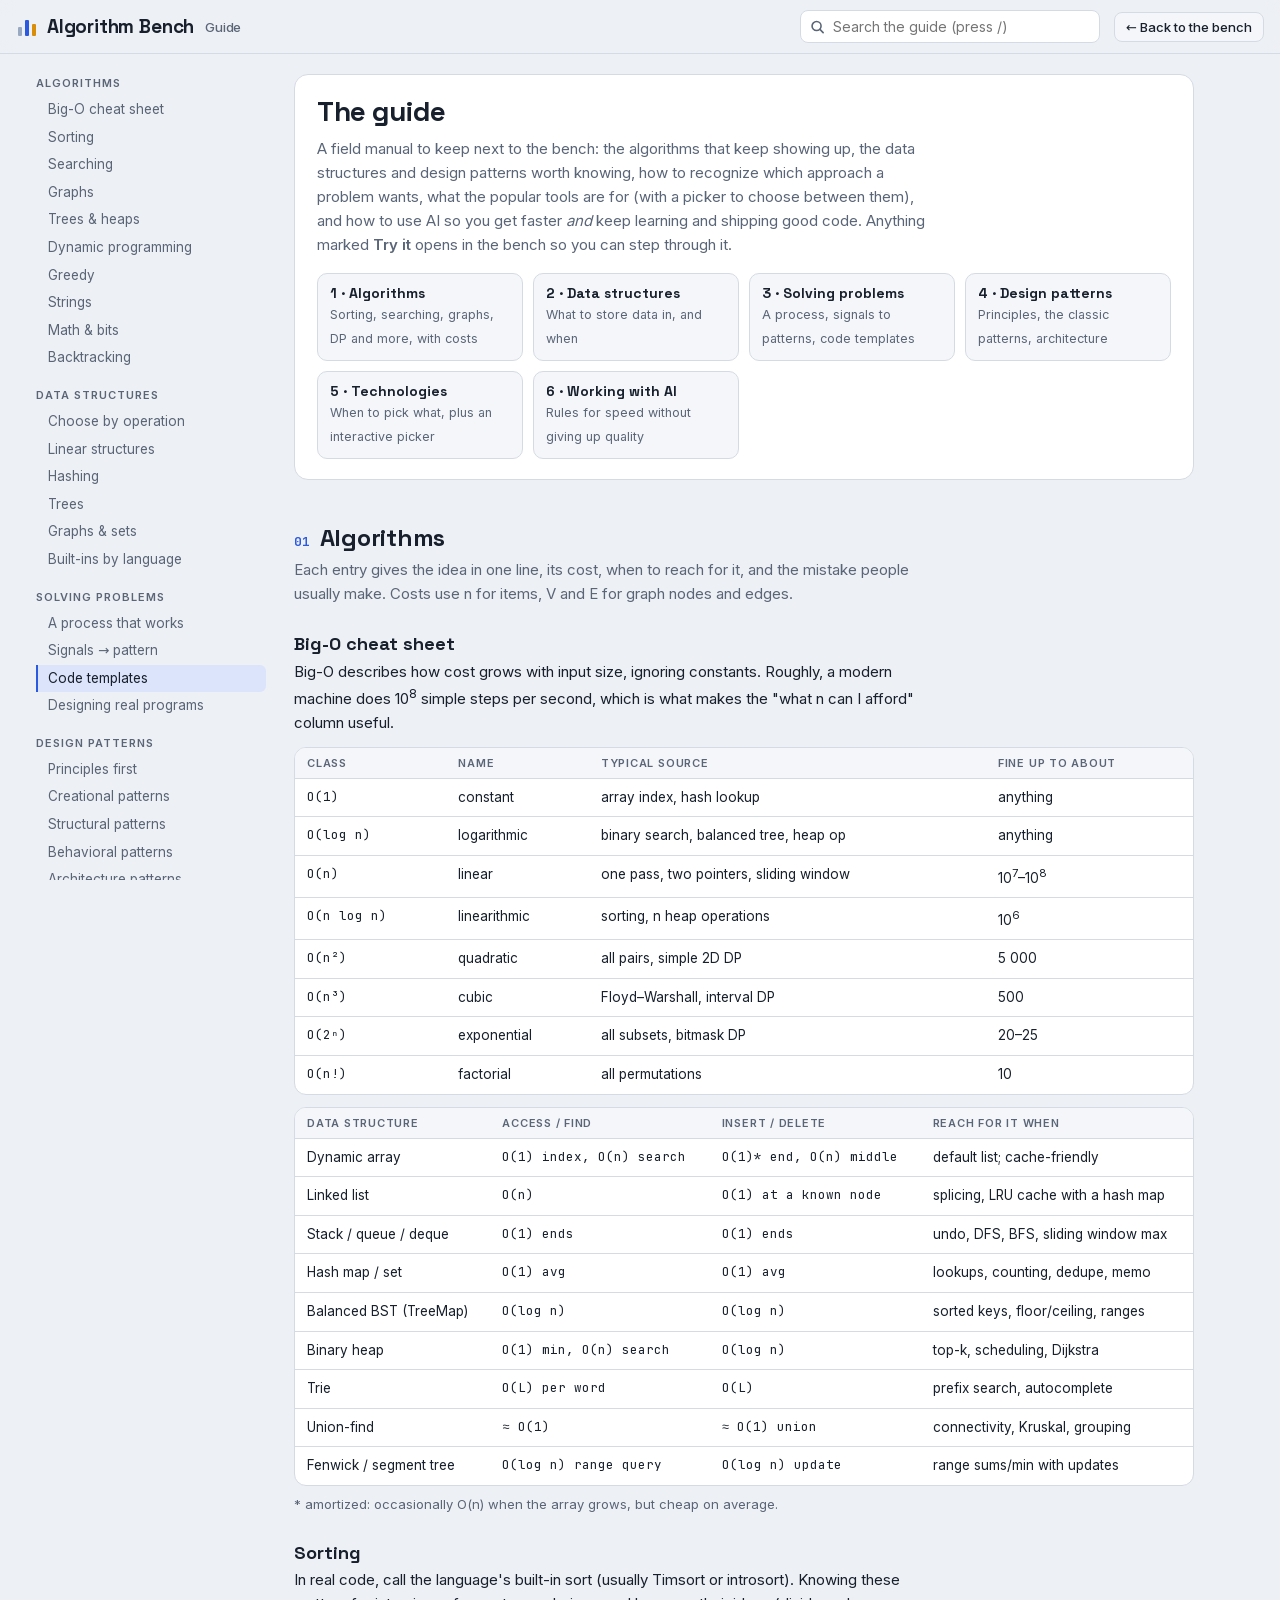
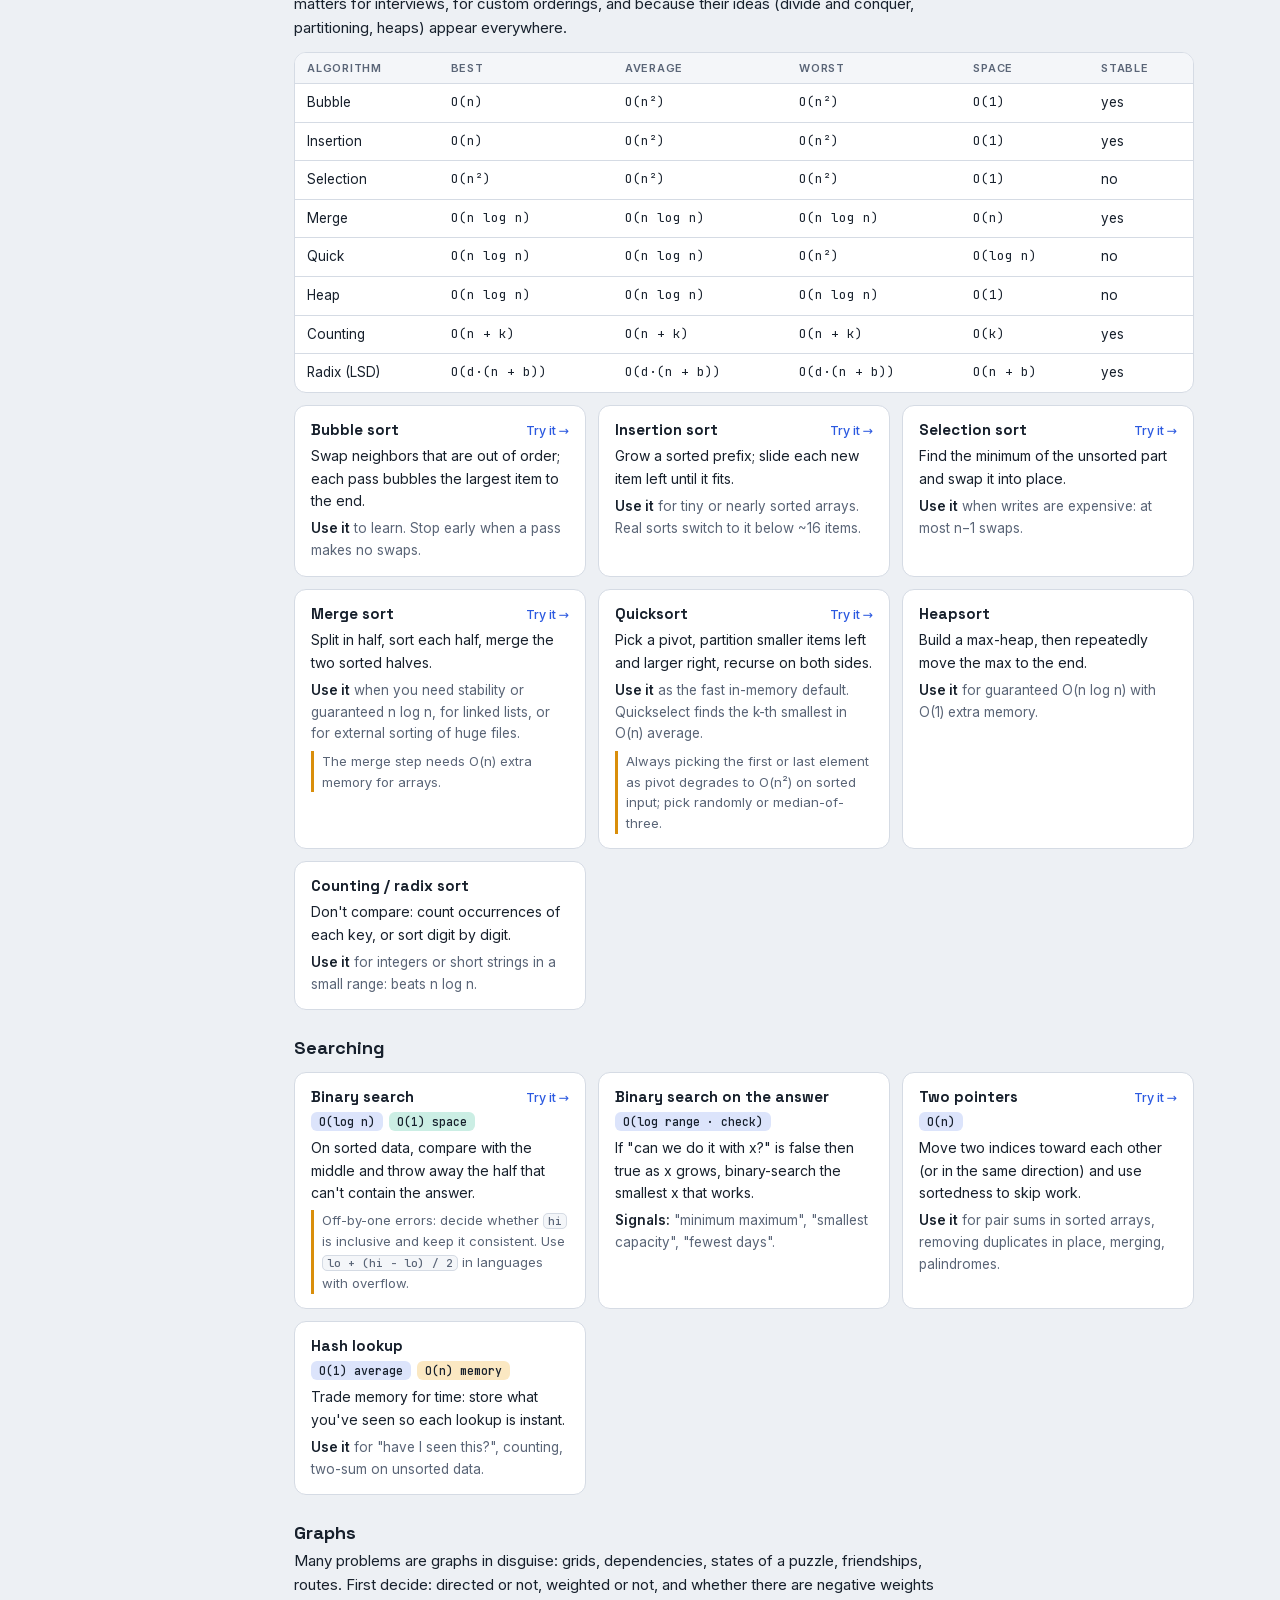
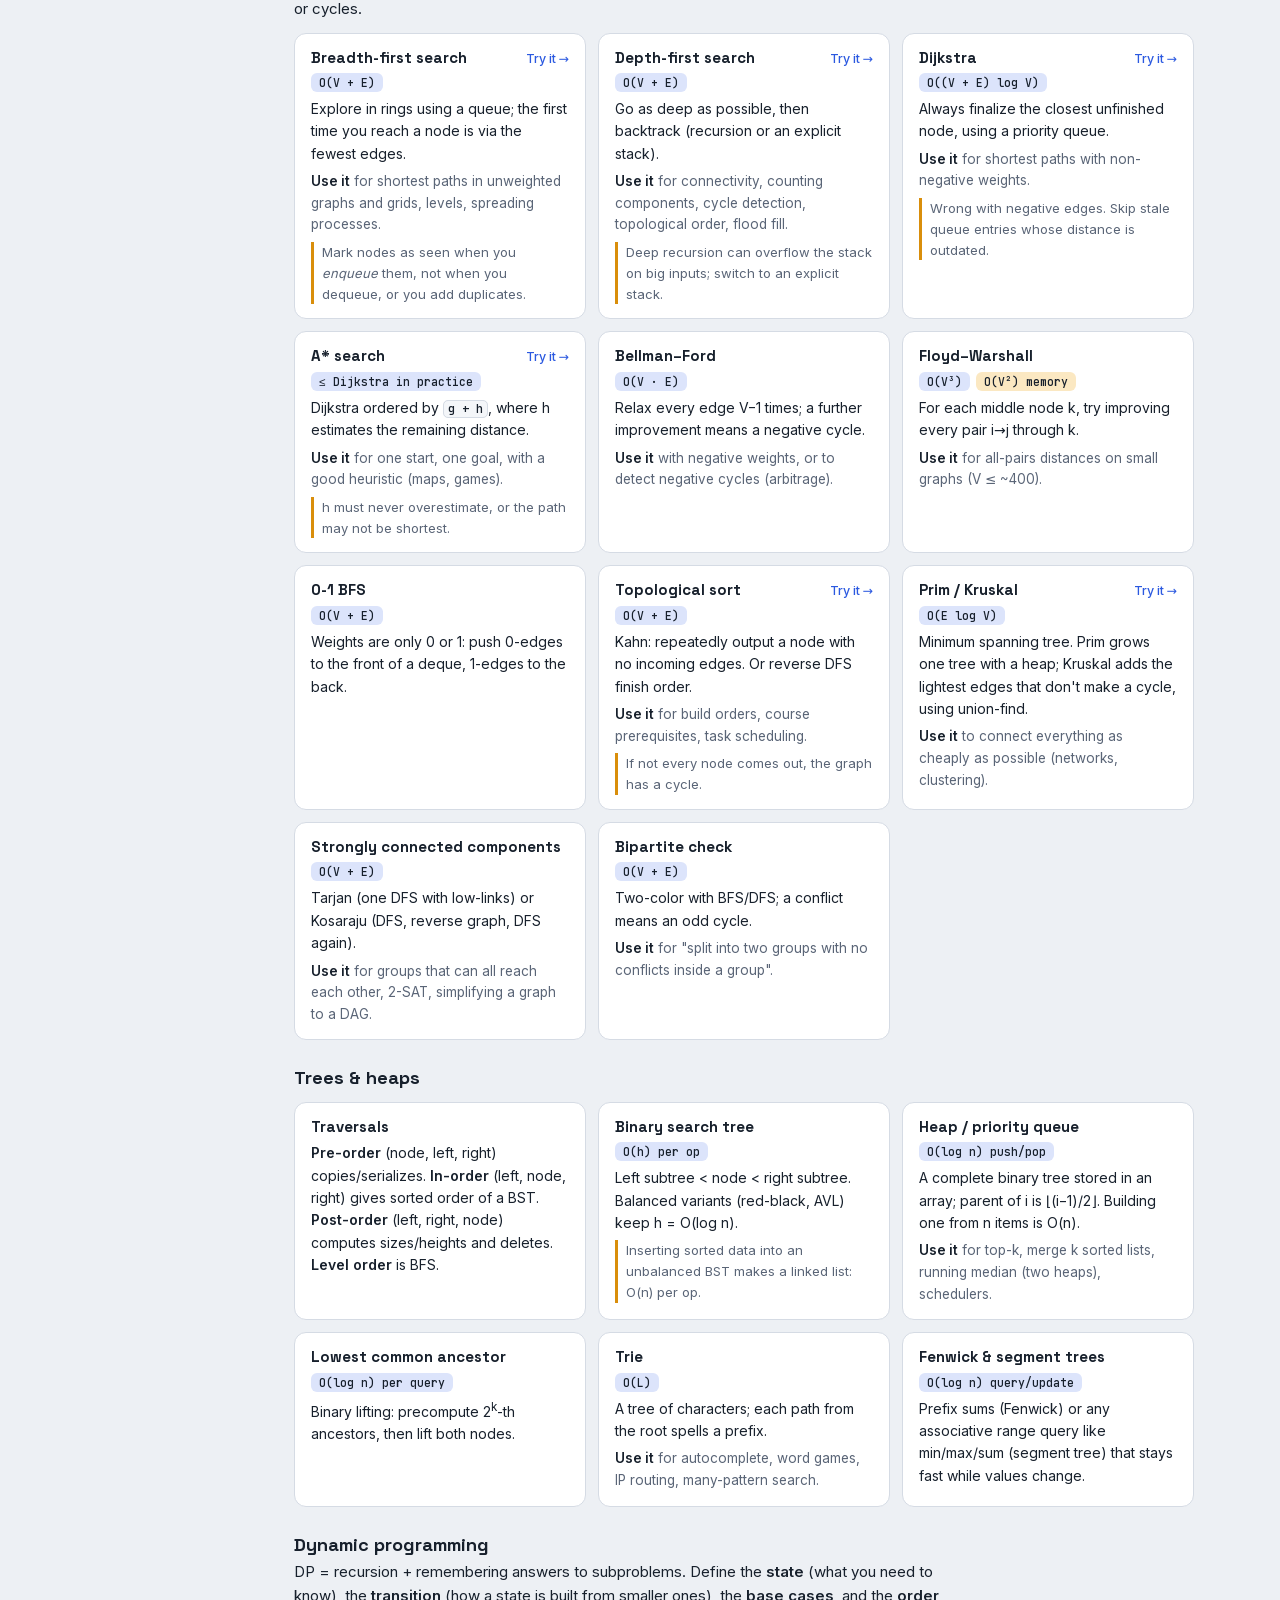
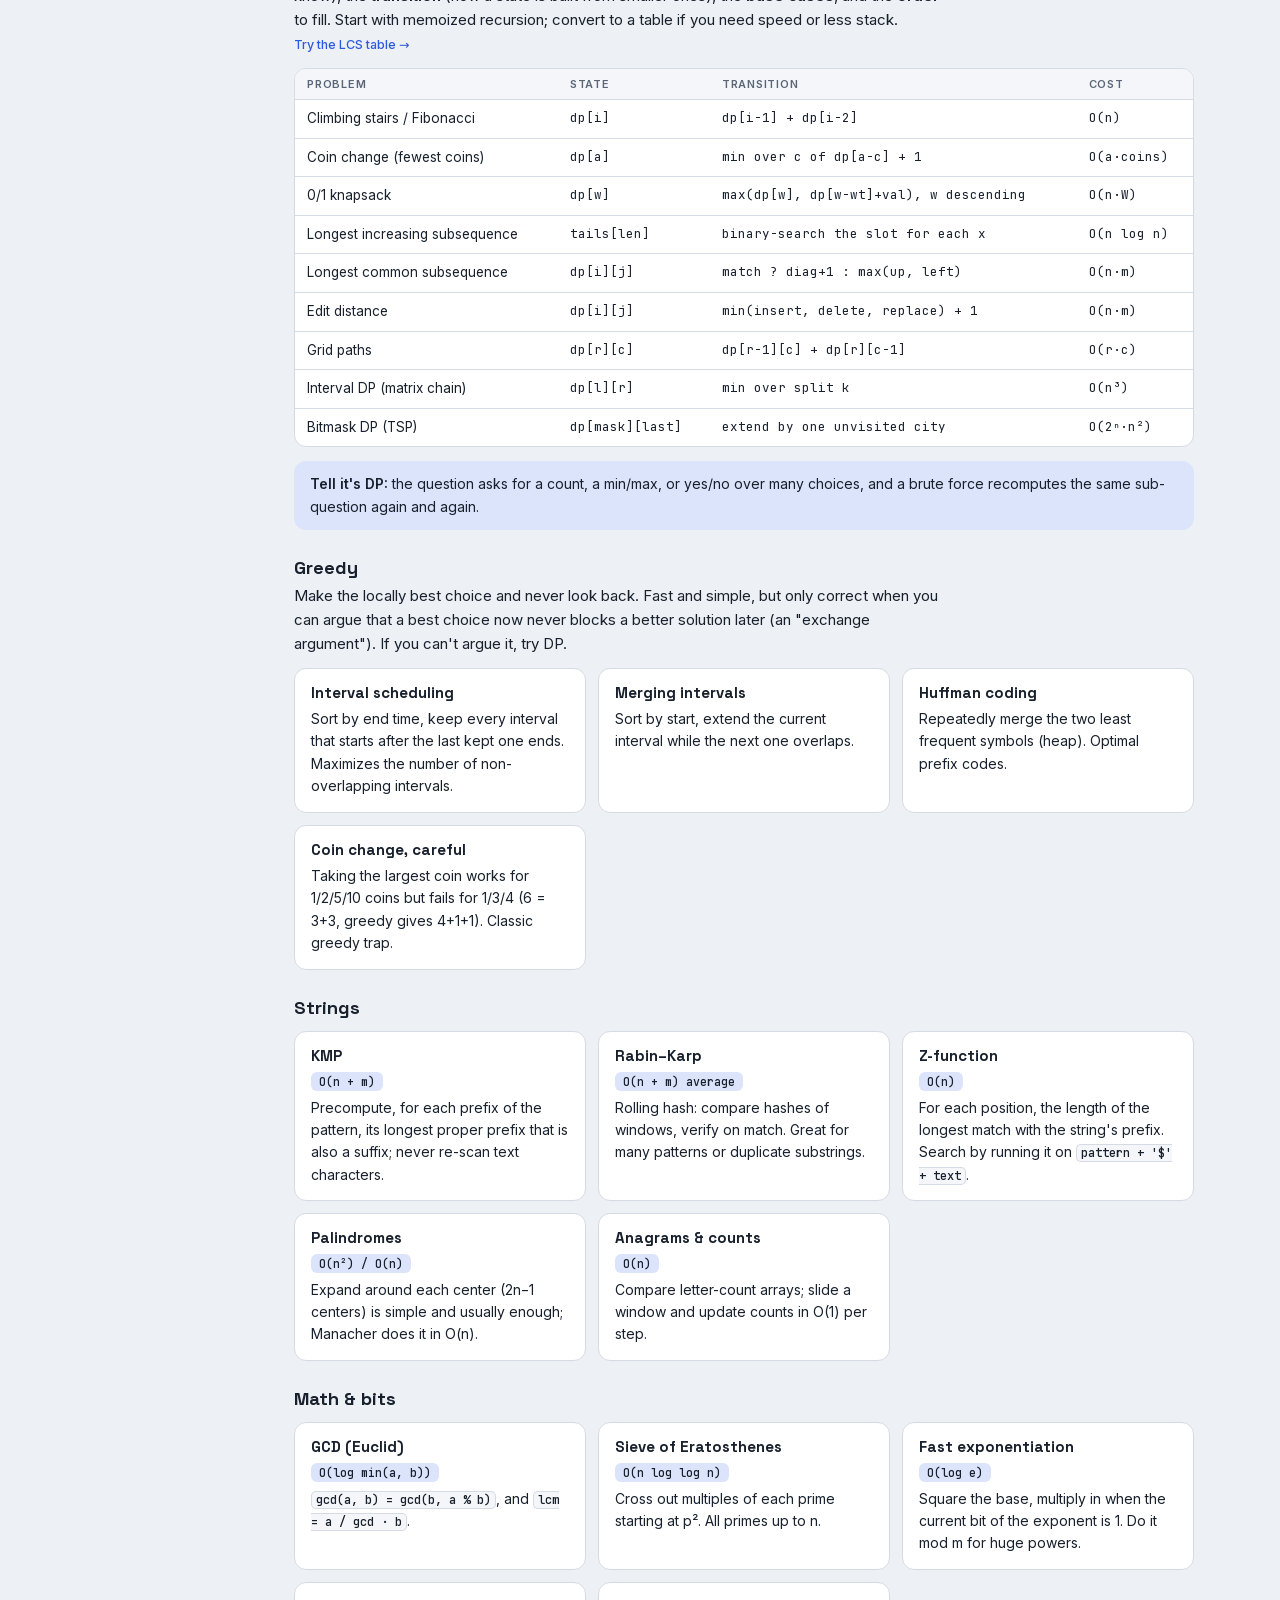
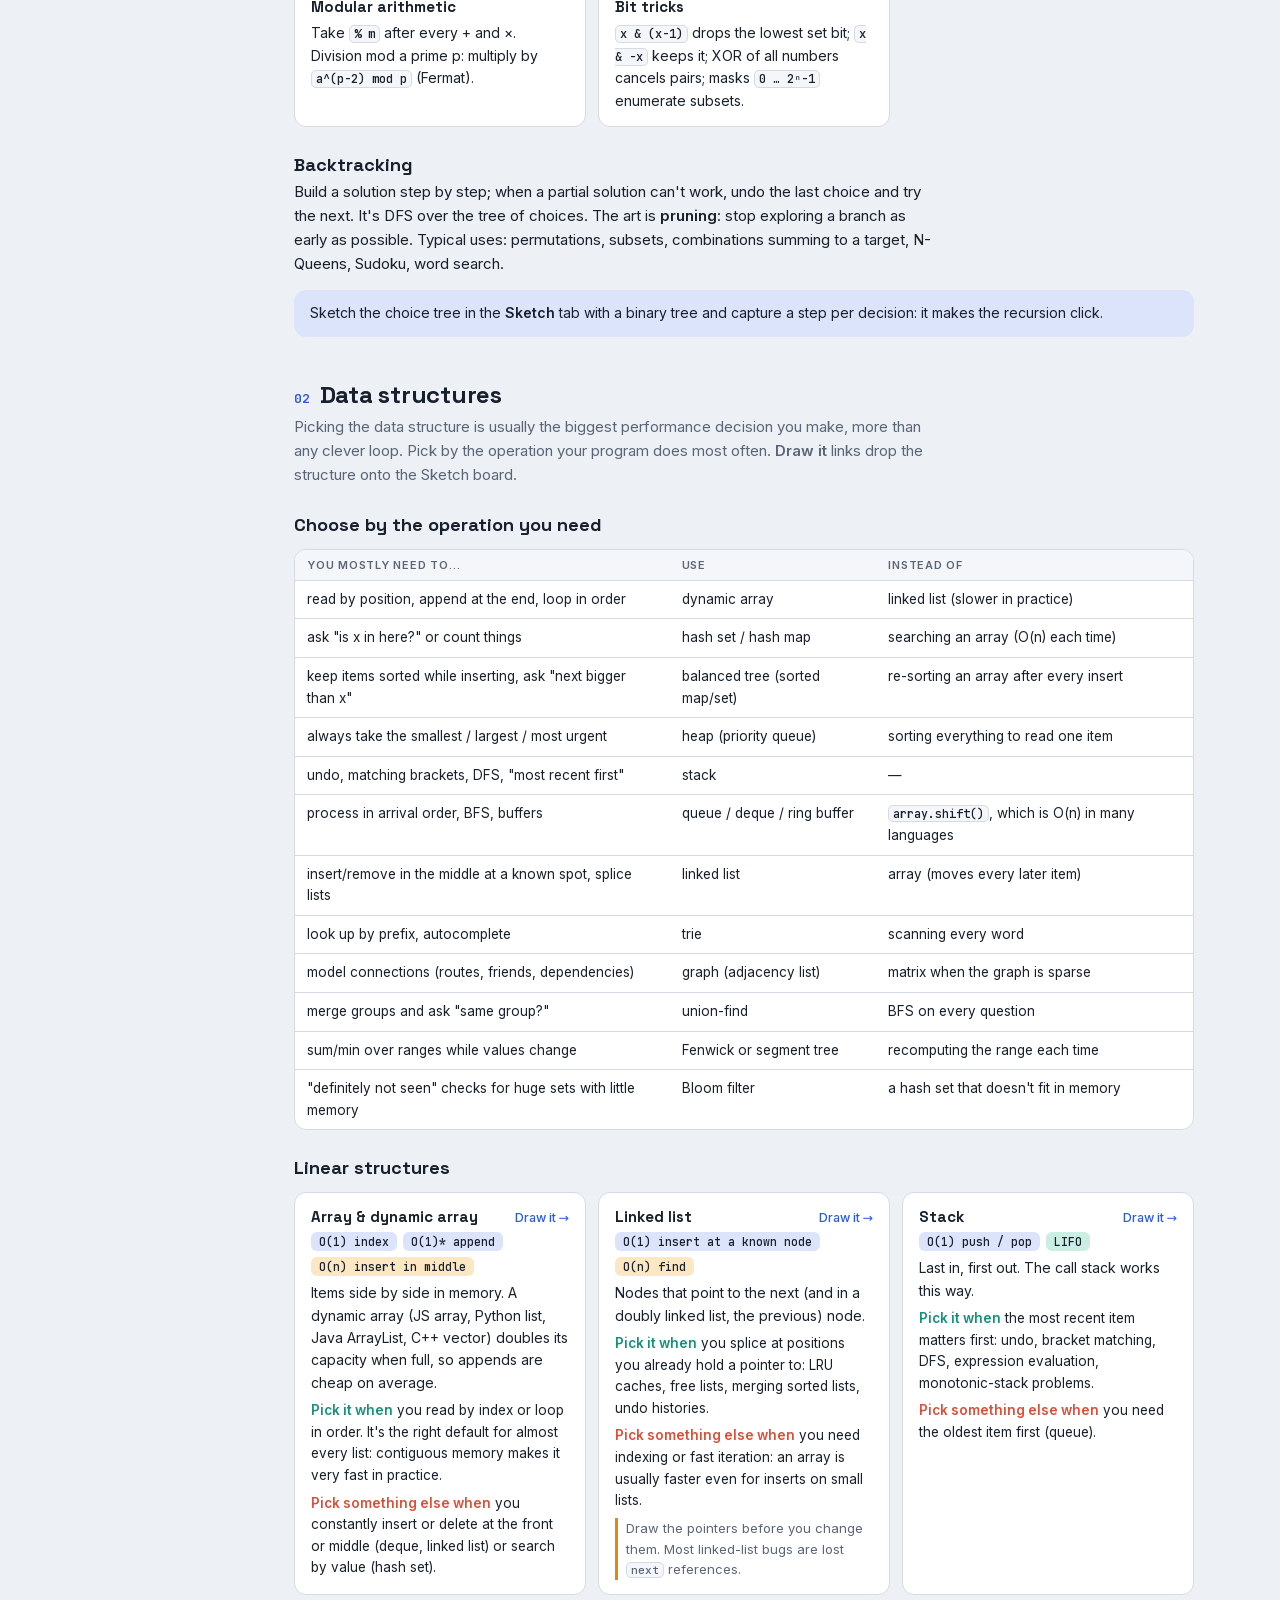
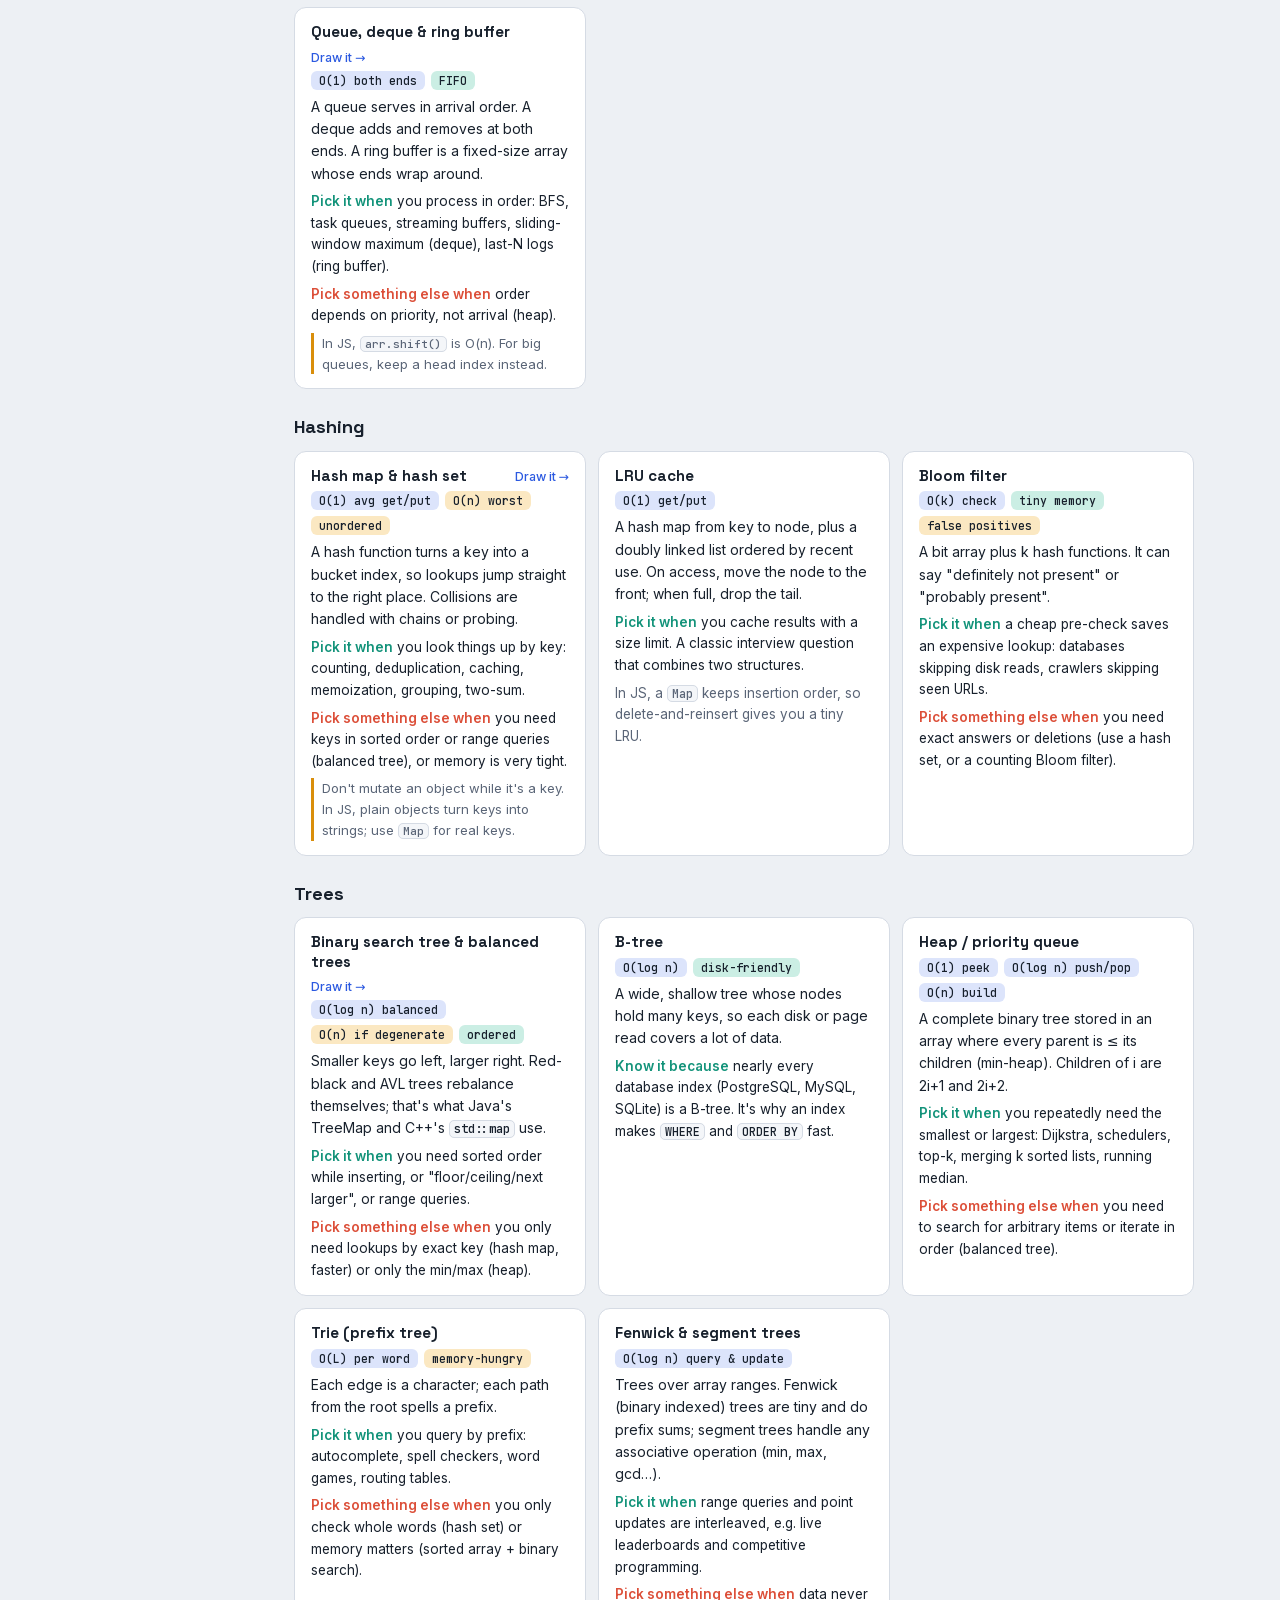
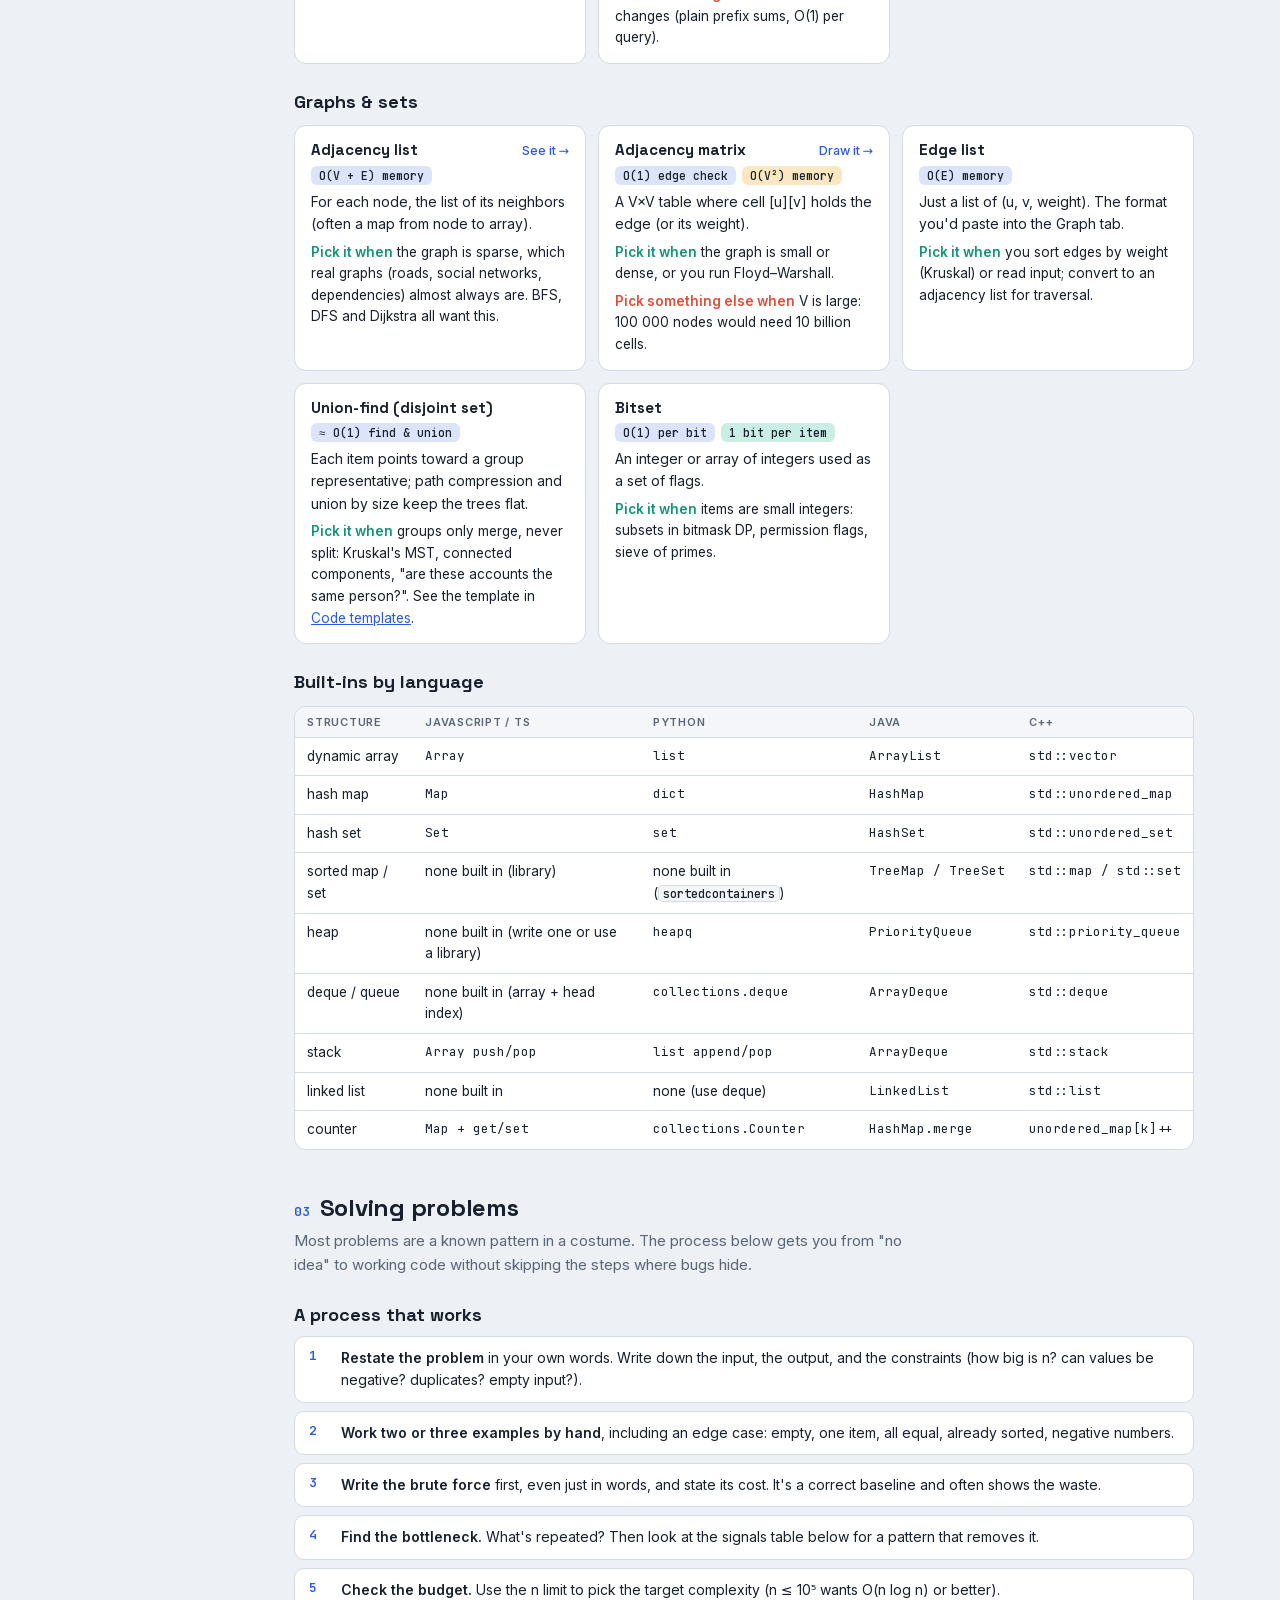
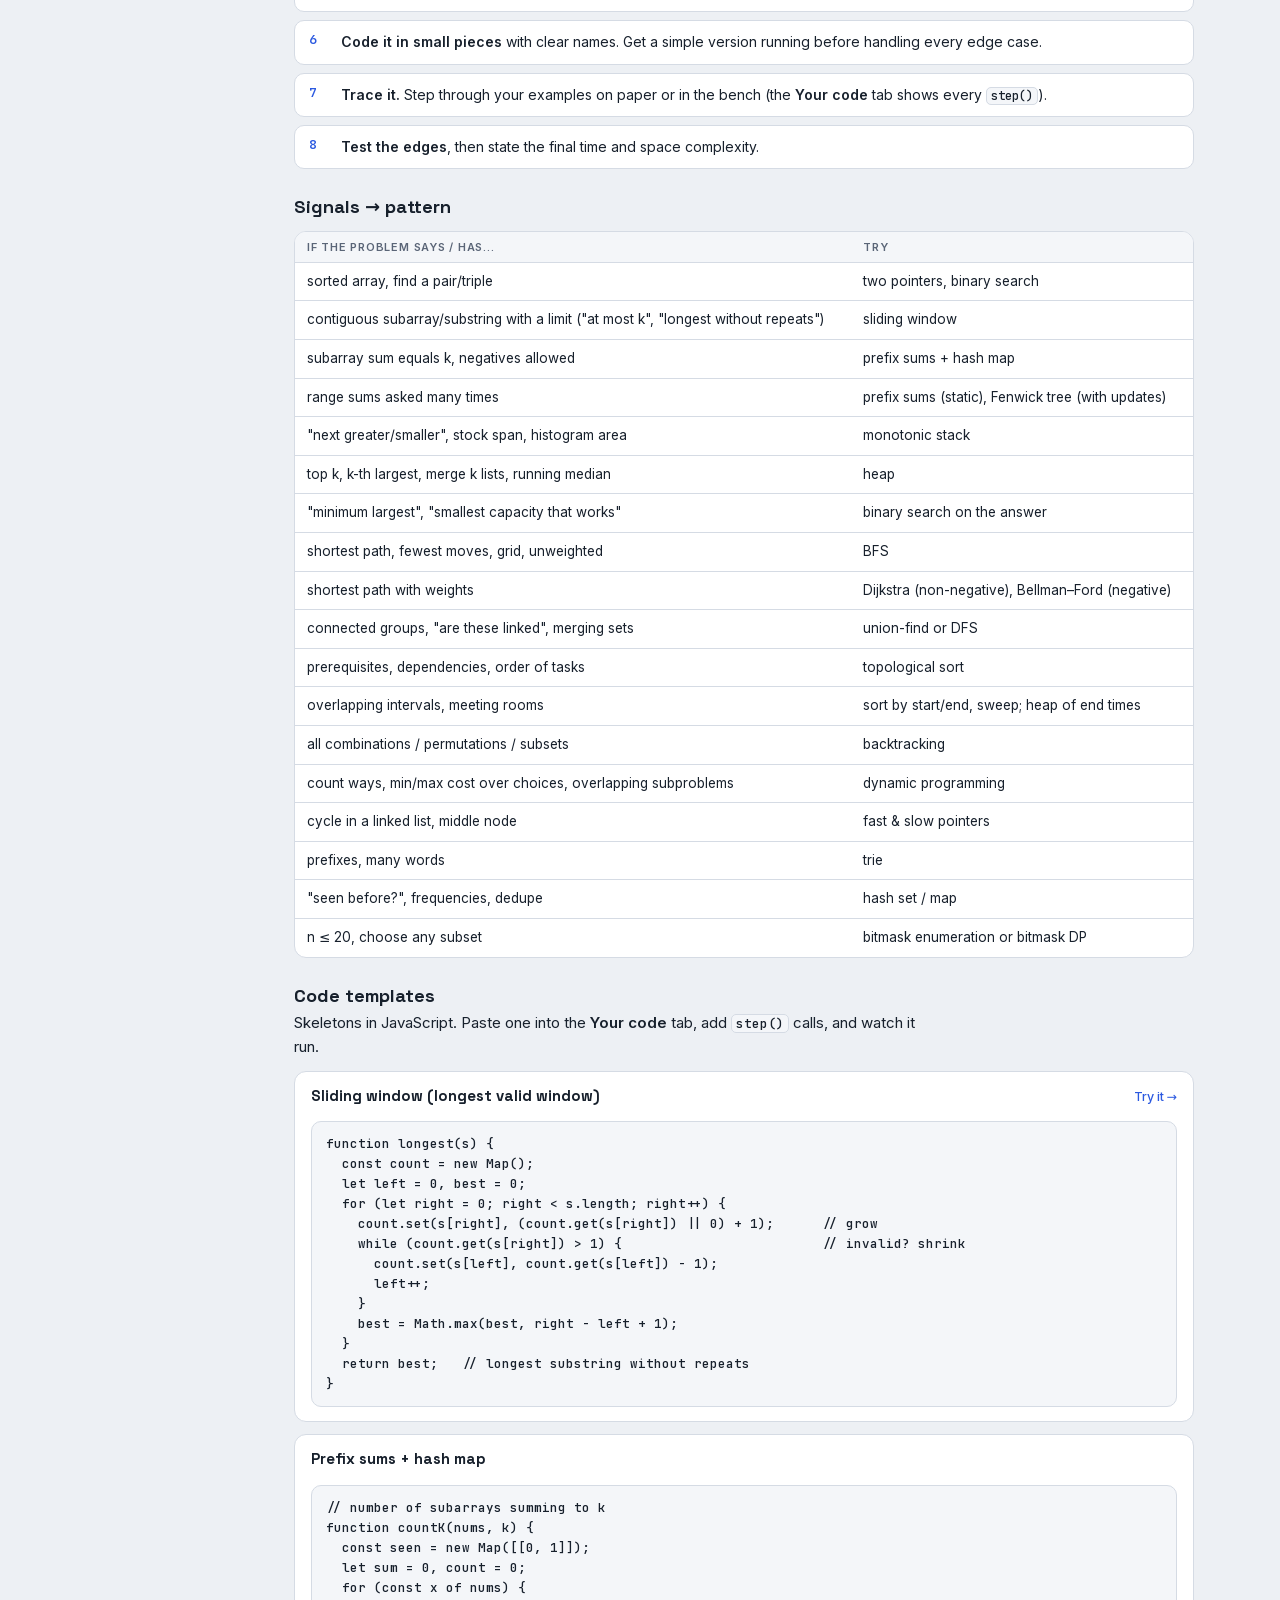
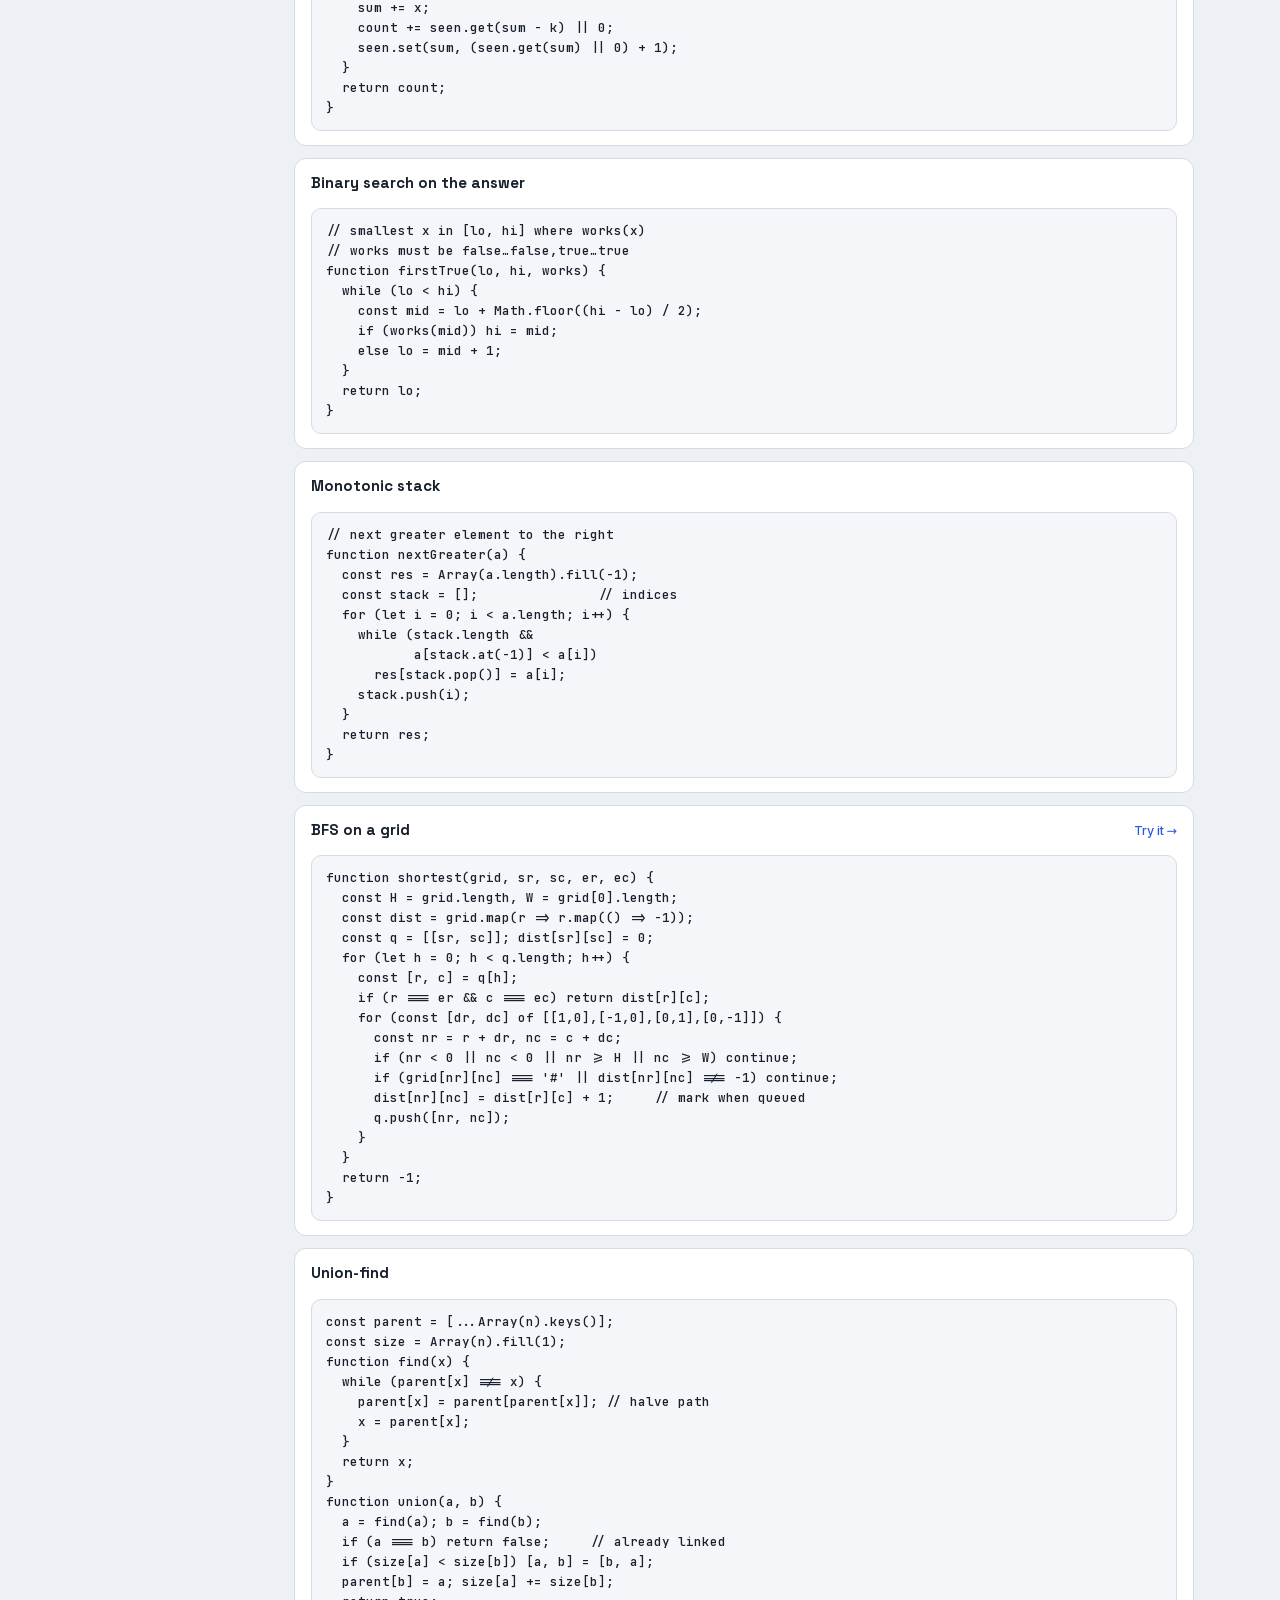
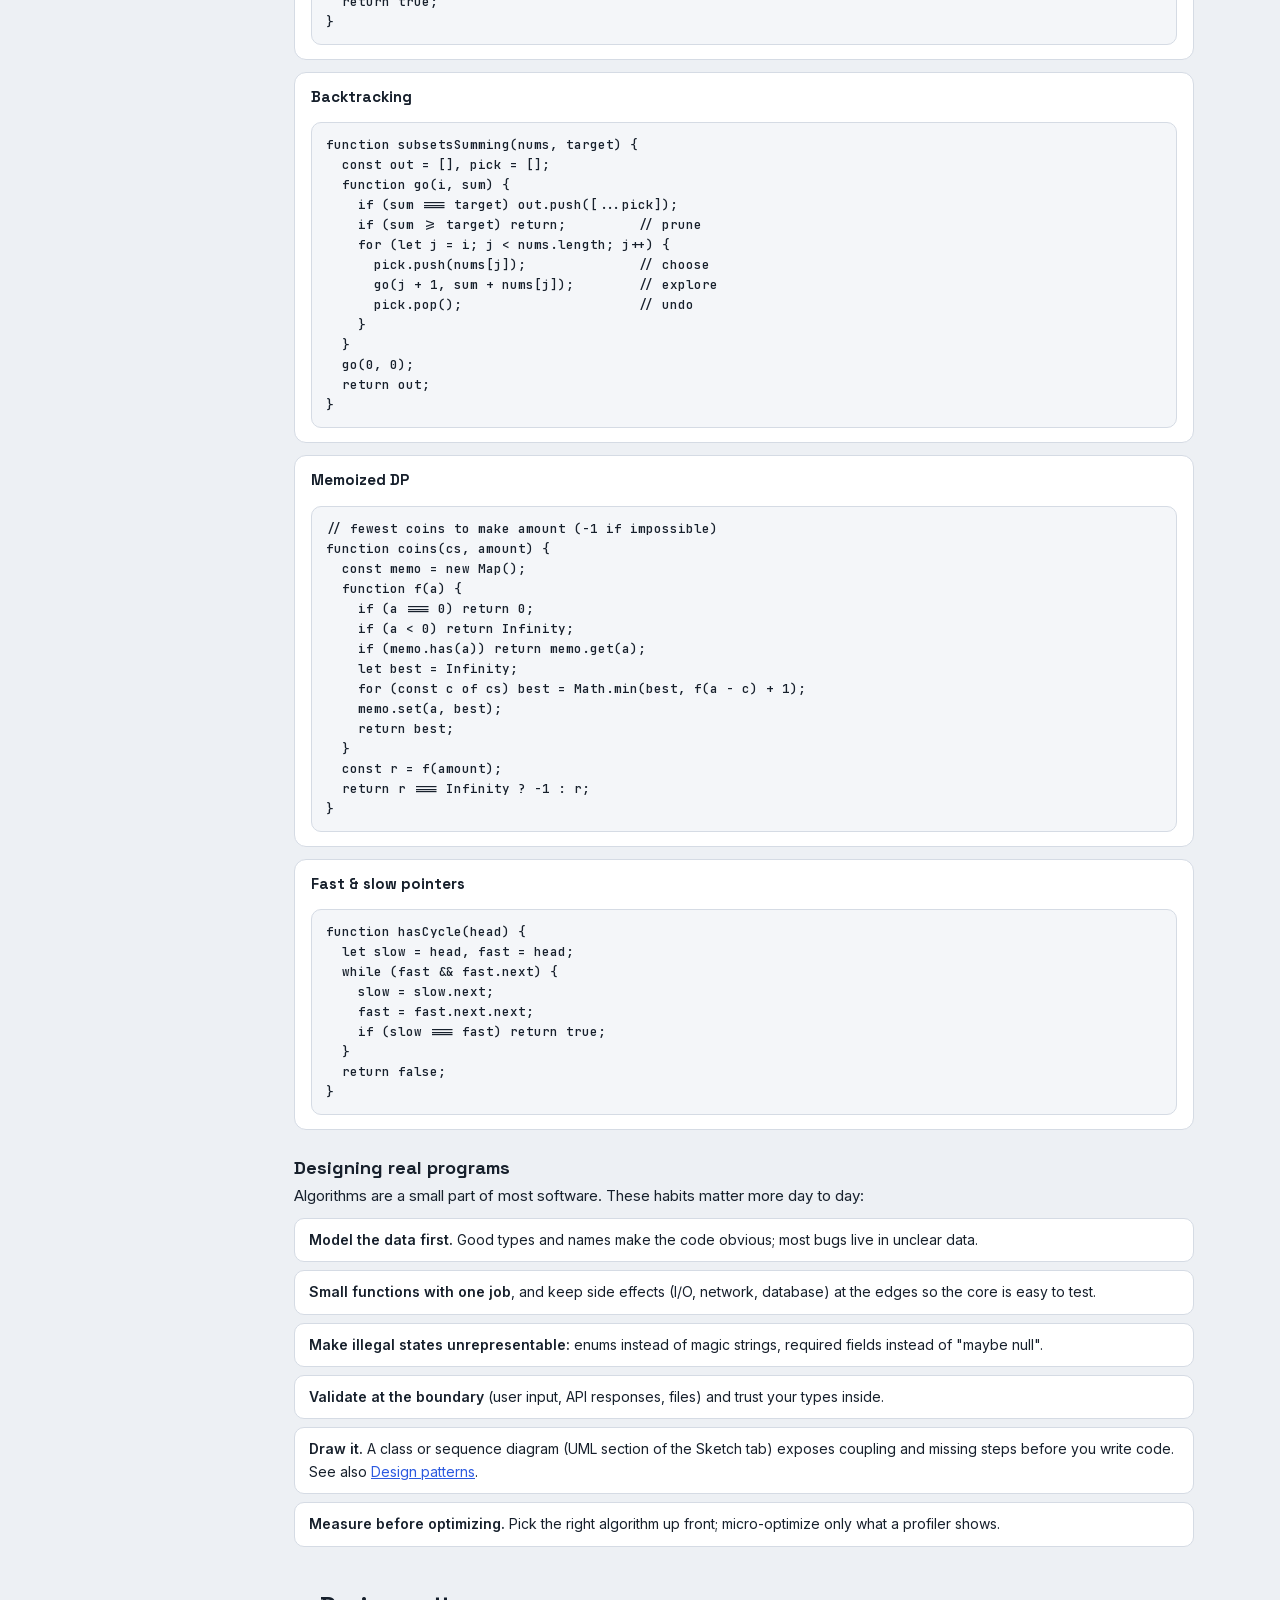
==== commit 0957f4f3: "Guide: technology picker, data structures, design patterns - Technologies: every card says when to p" ====
--- a/guide.html
+++ b/guide.html
@@ -82,6 +82,8 @@
 .cards{display:grid;grid-template-columns:repeat(auto-fill,minmax(260px,1fr));gap:12px;margin-top:12px}
 .card{background:var(--surface);border:1px solid var(--line);border-radius:12px;padding:14px 16px;min-width:0;display:flex;flex-direction:column;gap:6px}
 .card.wide{grid-column:1/-1}
+#design-patterns .cards,#templates .cards{grid-template-columns:repeat(auto-fill,minmax(min(100%,300px),1fr));grid-auto-flow:dense}
+#design-patterns .card:has(pre),#templates .card:has(pre){grid-column:1/-1}
 .card h4{font:600 15px/1.3 var(--f-display);margin:0;display:flex;justify-content:space-between;gap:8px;align-items:baseline;flex-wrap:wrap}
 .card p{margin:0;font-size:14px}
 .card .meta{display:flex;gap:6px;flex-wrap:wrap}
@@ -111,6 +113,46 @@
 .callout{margin-top:14px;background:var(--accent-soft);border-radius:12px;padding:12px 16px;font-size:14px}
 .callout b{font-weight:600}
 .empty{display:none;margin-top:40px;color:var(--muted);text-align:center}
+.card .pick,.card .skip{font-size:13.5px}
+.card .pick b{color:var(--done);font-weight:600}
+.card .skip b{color:var(--swap);font-weight:600}
+.try.ext::after{content:" ↗"}
+.muted{color:var(--muted)}
+.picker{margin-top:14px;background:var(--surface);border:1px solid var(--line);border-radius:14px;padding:18px 20px}
+.pk-top{display:flex;align-items:center;gap:12px;margin-bottom:10px}
+.pk-step{font:600 11px var(--f-ui);text-transform:uppercase;letter-spacing:.08em;color:var(--muted);white-space:nowrap}
+.pk-bar{flex:1;height:6px;background:var(--surface-2);border-radius:3px;overflow:hidden}
+.pk-bar i{display:block;height:100%;background:var(--accent);transition:width .25s}
+.pk-crumbs{display:flex;flex-wrap:wrap;gap:4px 6px;align-items:center;margin-bottom:8px;color:var(--muted);font-size:12px}
+.pk-crumb{font:500 12px var(--f-ui);border:1px solid var(--line);background:var(--surface-2);color:var(--fg);border-radius:999px;padding:2px 10px;cursor:pointer}
+.pk-crumb:hover{border-color:var(--accent)}
+.pk-q{font:600 19px/1.3 var(--f-display);margin:6px 0 4px;outline:none}
+.pk-help{margin:0 0 6px;color:var(--muted);font-size:13.5px}
+.pk-opts{display:grid;grid-template-columns:repeat(auto-fill,minmax(210px,1fr));gap:8px;margin-top:10px}
+.pk-opt{position:relative;text-align:left;font:14px/1.4 var(--f-ui);color:var(--fg);background:var(--surface-2);border:1px solid var(--line);border-radius:10px;padding:10px 12px 10px 40px;cursor:pointer;display:flex;flex-direction:column;gap:2px;min-height:44px}
+.pk-opt:hover{border-color:var(--accent)}
+.pk-opt b{font-weight:600}
+.pk-opt span:not(.pk-k){font-size:12.5px;color:var(--muted)}
+.pk-k{position:absolute;left:10px;top:10px;font:600 11px var(--f-mono);color:var(--muted);border:1px solid var(--line);border-radius:5px;width:20px;height:20px;display:grid;place-items:center;background:var(--surface)}
+.pk-nav{display:flex;gap:8px;margin-top:14px;flex-wrap:wrap}
+.pk-nav:empty{display:none}
+.pk-result{background:var(--accent-soft);border-radius:12px;padding:14px 16px;margin-top:6px}
+.pk-label{font:600 11px var(--f-ui);text-transform:uppercase;letter-spacing:.08em;color:var(--accent)}
+.pk-result .pk-q{font-size:22px}
+.pk-why{margin:8px 0 0;padding:0;list-style:none;display:flex;flex-direction:column;gap:4px;font-size:14px}
+.pk-why li{padding-left:22px;position:relative}
+.pk-why li.pro::before{content:"✓";position:absolute;left:2px;color:var(--done);font-weight:700}
+.pk-why li.con::before{content:"!";position:absolute;left:6px;color:var(--cmp);font-weight:700}
+.pk-result .try{display:inline-block;margin-top:10px}
+.pk-sub{font:600 11px var(--f-ui);text-transform:uppercase;letter-spacing:.08em;color:var(--muted);margin:16px 0 6px}
+.pk-alts{display:grid;grid-template-columns:repeat(auto-fill,minmax(220px,1fr));gap:8px}
+.pk-alt{background:var(--surface-2);border:1px solid var(--line);border-radius:10px;padding:10px 12px;display:flex;flex-direction:column;gap:3px;font-size:13px}
+.pk-alt b{font:600 14px var(--f-display)}
+.pk-alt span{color:var(--muted)}
+.pk-alt span.con::before{content:"! ";color:var(--cmp);font-weight:700}
+.pk-pair{margin:0;padding-left:18px;font-size:14px;display:flex;flex-direction:column;gap:4px}
+.pk-note{font-size:12.5px;color:var(--muted);margin:12px 0 0}
+
 mark{background:var(--cmp-soft);color:inherit;border-radius:3px}
 
 @media (max-width:960px){
@@ -127,6 +169,8 @@
   .intro{padding:16px}
   .intro h1{font-size:23px}
   .cards{grid-template-columns:minmax(0,1fr)}
+  .picker{padding:14px}
+  .pk-opts,.pk-alts{grid-template-columns:minmax(0,1fr)}
   input{font-size:16px!important}
 }
 </style>
@@ -150,12 +194,14 @@
 
     <div class="intro" id="top">
       <h1>The guide</h1>
-      <p>A field manual to keep next to the bench: the algorithms that keep showing up, how to recognize which one a problem wants, what the popular tools are actually for, and how to use AI so you get faster <em>and</em> keep learning and shipping good code. Anything marked <b>Try it</b> opens in the bench so you can step through it.</p>
+      <p>A field manual to keep next to the bench: the algorithms that keep showing up, the data structures and design patterns worth knowing, how to recognize which approach a problem wants, what the popular tools are for (with a picker to choose between them), and how to use AI so you get faster <em>and</em> keep learning and shipping good code. Anything marked <b>Try it</b> opens in the bench so you can step through it.</p>
       <div class="parts">
         <a href="#algorithms"><b>1 · Algorithms</b><span>Sorting, searching, graphs, DP and more, with costs</span></a>
-        <a href="#patterns"><b>2 · Solving problems</b><span>A process, signals to patterns, code templates</span></a>
-        <a href="#tech"><b>3 · Technologies</b><span>What popular tools are for, and when to pick them</span></a>
-        <a href="#ai"><b>4 · Working with AI</b><span>Rules for speed without giving up quality</span></a>
+        <a href="#data-structures"><b>2 · Data structures</b><span>What to store data in, and when</span></a>
+        <a href="#patterns"><b>3 · Solving problems</b><span>A process, signals to patterns, code templates</span></a>
+        <a href="#design-patterns"><b>4 · Design patterns</b><span>Principles, the classic patterns, architecture</span></a>
+        <a href="#tech"><b>5 · Technologies</b><span>When to pick what, plus an interactive picker</span></a>
+        <a href="#ai"><b>6 · Working with AI</b><span>Rules for speed without giving up quality</span></a>
       </div>
     </div>
 
@@ -395,9 +441,157 @@
       </section>
     </section>
 
-    <!-- ===================================================== 2. PATTERNS -->
+    <!-- ===================================================== 2. DATA STRUCTURES -->
+    <section class="part" id="data-structures" data-title="Data structures">
+      <h2><span class="num">02</span>Data structures</h2>
+      <p class="lead">Picking the data structure is usually the biggest performance decision you make, more than any clever loop. Pick by the operation your program does most often. <b>Draw it</b> links drop the structure onto the Sketch board.</p>
+
+      <section class="sub" id="ds-choose" data-title="Choose by operation">
+        <h3>Choose by the operation you need</h3>
+        <div class="tbl"><table>
+          <tr><th>You mostly need to…</th><th>Use</th><th>Instead of</th></tr>
+          <tr><td>read by position, append at the end, loop in order</td><td>dynamic array</td><td>linked list (slower in practice)</td></tr>
+          <tr><td>ask "is x in here?" or count things</td><td>hash set / hash map</td><td>searching an array (O(n) each time)</td></tr>
+          <tr><td>keep items sorted while inserting, ask "next bigger than x"</td><td>balanced tree (sorted map/set)</td><td>re-sorting an array after every insert</td></tr>
+          <tr><td>always take the smallest / largest / most urgent</td><td>heap (priority queue)</td><td>sorting everything to read one item</td></tr>
+          <tr><td>undo, matching brackets, DFS, "most recent first"</td><td>stack</td><td>—</td></tr>
+          <tr><td>process in arrival order, BFS, buffers</td><td>queue / deque / ring buffer</td><td><code>array.shift()</code>, which is O(n) in many languages</td></tr>
+          <tr><td>insert/remove in the middle at a known spot, splice lists</td><td>linked list</td><td>array (moves every later item)</td></tr>
+          <tr><td>look up by prefix, autocomplete</td><td>trie</td><td>scanning every word</td></tr>
+          <tr><td>model connections (routes, friends, dependencies)</td><td>graph (adjacency list)</td><td>matrix when the graph is sparse</td></tr>
+          <tr><td>merge groups and ask "same group?"</td><td>union-find</td><td>BFS on every question</td></tr>
+          <tr><td>sum/min over ranges while values change</td><td>Fenwick or segment tree</td><td>recomputing the range each time</td></tr>
+          <tr><td>"definitely not seen" checks for huge sets with little memory</td><td>Bloom filter</td><td>a hash set that doesn't fit in memory</td></tr>
+        </table></div>
+      </section>
+
+      <section class="sub" id="ds-linear" data-title="Linear structures">
+        <h3>Linear structures</h3>
+        <div class="cards">
+          <div class="card"><h4>Array &amp; dynamic array <a class="try" href="index.html#sketch:array">Draw it</a></h4>
+            <div class="meta"><span class="tag t">O(1) index</span><span class="tag t">O(1)* append</span><span class="tag w">O(n) insert in middle</span></div>
+            <p>Items side by side in memory. A dynamic array (JS array, Python list, Java ArrayList, C++ vector) doubles its capacity when full, so appends are cheap on average.</p>
+            <p class="pick"><b>Pick it when</b> you read by index or loop in order. It's the right default for almost every list: contiguous memory makes it very fast in practice.</p>
+            <p class="skip"><b>Pick something else when</b> you constantly insert or delete at the front or middle (deque, linked list) or search by value (hash set).</p></div>
+          <div class="card"><h4>Linked list <a class="try" href="index.html#sketch:list">Draw it</a></h4>
+            <div class="meta"><span class="tag t">O(1) insert at a known node</span><span class="tag w">O(n) find</span></div>
+            <p>Nodes that point to the next (and in a doubly linked list, the previous) node.</p>
+            <p class="pick"><b>Pick it when</b> you splice at positions you already hold a pointer to: LRU caches, free lists, merging sorted lists, undo histories.</p>
+            <p class="skip"><b>Pick something else when</b> you need indexing or fast iteration: an array is usually faster even for inserts on small lists.</p>
+            <p class="gotcha">Draw the pointers before you change them. Most linked-list bugs are lost <code>next</code> references.</p></div>
+          <div class="card"><h4>Stack <a class="try" href="index.html#sketch:stack">Draw it</a></h4>
+            <div class="meta"><span class="tag t">O(1) push / pop</span><span class="tag s">LIFO</span></div>
+            <p>Last in, first out. The call stack works this way.</p>
+            <p class="pick"><b>Pick it when</b> the most recent item matters first: undo, bracket matching, DFS, expression evaluation, monotonic-stack problems.</p>
+            <p class="skip"><b>Pick something else when</b> you need the oldest item first (queue).</p></div>
+          <div class="card"><h4>Queue, deque &amp; ring buffer <a class="try" href="index.html#sketch:queue">Draw it</a></h4>
+            <div class="meta"><span class="tag t">O(1) both ends</span><span class="tag s">FIFO</span></div>
+            <p>A queue serves in arrival order. A deque adds and removes at both ends. A ring buffer is a fixed-size array whose ends wrap around.</p>
+            <p class="pick"><b>Pick it when</b> you process in order: BFS, task queues, streaming buffers, sliding-window maximum (deque), last-N logs (ring buffer).</p>
+            <p class="skip"><b>Pick something else when</b> order depends on priority, not arrival (heap).</p>
+            <p class="gotcha">In JS, <code>arr.shift()</code> is O(n). For big queues, keep a head index instead.</p></div>
+        </div>
+      </section>
+
+      <section class="sub" id="ds-hash" data-title="Hashing">
+        <h3>Hashing</h3>
+        <div class="cards">
+          <div class="card"><h4>Hash map &amp; hash set <a class="try" href="index.html#sketch:hash">Draw it</a></h4>
+            <div class="meta"><span class="tag t">O(1) avg get/put</span><span class="tag w">O(n) worst</span><span class="tag w">unordered</span></div>
+            <p>A hash function turns a key into a bucket index, so lookups jump straight to the right place. Collisions are handled with chains or probing.</p>
+            <p class="pick"><b>Pick it when</b> you look things up by key: counting, deduplication, caching, memoization, grouping, two-sum.</p>
+            <p class="skip"><b>Pick something else when</b> you need keys in sorted order or range queries (balanced tree), or memory is very tight.</p>
+            <p class="gotcha">Don't mutate an object while it's a key. In JS, plain objects turn keys into strings; use <code>Map</code> for real keys.</p></div>
+          <div class="card"><h4>LRU cache</h4>
+            <div class="meta"><span class="tag t">O(1) get/put</span></div>
+            <p>A hash map from key to node, plus a doubly linked list ordered by recent use. On access, move the node to the front; when full, drop the tail.</p>
+            <p class="pick"><b>Pick it when</b> you cache results with a size limit. A classic interview question that combines two structures.</p>
+            <p class="use">In JS, a <code>Map</code> keeps insertion order, so delete-and-reinsert gives you a tiny LRU.</p></div>
+          <div class="card"><h4>Bloom filter</h4>
+            <div class="meta"><span class="tag t">O(k) check</span><span class="tag s">tiny memory</span><span class="tag w">false positives</span></div>
+            <p>A bit array plus k hash functions. It can say "definitely not present" or "probably present".</p>
+            <p class="pick"><b>Pick it when</b> a cheap pre-check saves an expensive lookup: databases skipping disk reads, crawlers skipping seen URLs.</p>
+            <p class="skip"><b>Pick something else when</b> you need exact answers or deletions (use a hash set, or a counting Bloom filter).</p></div>
+        </div>
+      </section>
+
+      <section class="sub" id="ds-trees" data-title="Trees">
+        <h3>Trees</h3>
+        <div class="cards">
+          <div class="card"><h4>Binary search tree &amp; balanced trees <a class="try" href="index.html#sketch:tree">Draw it</a></h4>
+            <div class="meta"><span class="tag t">O(log n) balanced</span><span class="tag w">O(n) if degenerate</span><span class="tag s">ordered</span></div>
+            <p>Smaller keys go left, larger right. Red-black and AVL trees rebalance themselves; that's what Java's TreeMap and C++'s <code>std::map</code> use.</p>
+            <p class="pick"><b>Pick it when</b> you need sorted order while inserting, or "floor/ceiling/next larger", or range queries.</p>
+            <p class="skip"><b>Pick something else when</b> you only need lookups by exact key (hash map, faster) or only the min/max (heap).</p></div>
+          <div class="card"><h4>B-tree</h4>
+            <div class="meta"><span class="tag t">O(log n)</span><span class="tag s">disk-friendly</span></div>
+            <p>A wide, shallow tree whose nodes hold many keys, so each disk or page read covers a lot of data.</p>
+            <p class="pick"><b>Know it because</b> nearly every database index (PostgreSQL, MySQL, SQLite) is a B-tree. It's why an index makes <code>WHERE</code> and <code>ORDER BY</code> fast.</p></div>
+          <div class="card"><h4>Heap / priority queue</h4>
+            <div class="meta"><span class="tag t">O(1) peek</span><span class="tag t">O(log n) push/pop</span><span class="tag t">O(n) build</span></div>
+            <p>A complete binary tree stored in an array where every parent is ≤ its children (min-heap). Children of i are 2i+1 and 2i+2.</p>
+            <p class="pick"><b>Pick it when</b> you repeatedly need the smallest or largest: Dijkstra, schedulers, top-k, merging k sorted lists, running median.</p>
+            <p class="skip"><b>Pick something else when</b> you need to search for arbitrary items or iterate in order (balanced tree).</p></div>
+          <div class="card"><h4>Trie (prefix tree)</h4>
+            <div class="meta"><span class="tag t">O(L) per word</span><span class="tag w">memory-hungry</span></div>
+            <p>Each edge is a character; each path from the root spells a prefix.</p>
+            <p class="pick"><b>Pick it when</b> you query by prefix: autocomplete, spell checkers, word games, routing tables.</p>
+            <p class="skip"><b>Pick something else when</b> you only check whole words (hash set) or memory matters (sorted array + binary search).</p></div>
+          <div class="card"><h4>Fenwick &amp; segment trees</h4>
+            <div class="meta"><span class="tag t">O(log n) query &amp; update</span></div>
+            <p>Trees over array ranges. Fenwick (binary indexed) trees are tiny and do prefix sums; segment trees handle any associative operation (min, max, gcd…).</p>
+            <p class="pick"><b>Pick it when</b> range queries and point updates are interleaved, e.g. live leaderboards and competitive programming.</p>
+            <p class="skip"><b>Pick something else when</b> data never changes (plain prefix sums, O(1) per query).</p></div>
+        </div>
+      </section>
+
+      <section class="sub" id="ds-graphs" data-title="Graphs & sets">
+        <h3>Graphs &amp; sets</h3>
+        <div class="cards">
+          <div class="card"><h4>Adjacency list <a class="try" href="index.html#graph:bfs">See it</a></h4>
+            <div class="meta"><span class="tag t">O(V + E) memory</span></div>
+            <p>For each node, the list of its neighbors (often a map from node to array).</p>
+            <p class="pick"><b>Pick it when</b> the graph is sparse, which real graphs (roads, social networks, dependencies) almost always are. BFS, DFS and Dijkstra all want this.</p></div>
+          <div class="card"><h4>Adjacency matrix <a class="try" href="index.html#sketch:matrix">Draw it</a></h4>
+            <div class="meta"><span class="tag t">O(1) edge check</span><span class="tag w">O(V²) memory</span></div>
+            <p>A V×V table where cell [u][v] holds the edge (or its weight).</p>
+            <p class="pick"><b>Pick it when</b> the graph is small or dense, or you run Floyd–Warshall.</p>
+            <p class="skip"><b>Pick something else when</b> V is large: 100 000 nodes would need 10 billion cells.</p></div>
+          <div class="card"><h4>Edge list</h4>
+            <div class="meta"><span class="tag t">O(E) memory</span></div>
+            <p>Just a list of (u, v, weight). The format you'd paste into the Graph tab.</p>
+            <p class="pick"><b>Pick it when</b> you sort edges by weight (Kruskal) or read input; convert to an adjacency list for traversal.</p></div>
+          <div class="card"><h4>Union-find (disjoint set)</h4>
+            <div class="meta"><span class="tag t">≈ O(1) find &amp; union</span></div>
+            <p>Each item points toward a group representative; path compression and union by size keep the trees flat.</p>
+            <p class="pick"><b>Pick it when</b> groups only merge, never split: Kruskal's MST, connected components, "are these accounts the same person?". See the template in <a href="#templates">Code templates</a>.</p></div>
+          <div class="card"><h4>Bitset</h4>
+            <div class="meta"><span class="tag t">O(1) per bit</span><span class="tag s">1 bit per item</span></div>
+            <p>An integer or array of integers used as a set of flags.</p>
+            <p class="pick"><b>Pick it when</b> items are small integers: subsets in bitmask DP, permission flags, sieve of primes.</p></div>
+        </div>
+      </section>
+
+      <section class="sub" id="ds-builtins" data-title="Built-ins by language">
+        <h3>Built-ins by language</h3>
+        <div class="tbl"><table>
+          <tr><th>Structure</th><th>JavaScript / TS</th><th>Python</th><th>Java</th><th>C++</th></tr>
+          <tr><td>dynamic array</td><td class="m">Array</td><td class="m">list</td><td class="m">ArrayList</td><td class="m">std::vector</td></tr>
+          <tr><td>hash map</td><td class="m">Map</td><td class="m">dict</td><td class="m">HashMap</td><td class="m">std::unordered_map</td></tr>
+          <tr><td>hash set</td><td class="m">Set</td><td class="m">set</td><td class="m">HashSet</td><td class="m">std::unordered_set</td></tr>
+          <tr><td>sorted map / set</td><td>none built in (library)</td><td>none built in (<code>sortedcontainers</code>)</td><td class="m">TreeMap / TreeSet</td><td class="m">std::map / std::set</td></tr>
+          <tr><td>heap</td><td>none built in (write one or use a library)</td><td class="m">heapq</td><td class="m">PriorityQueue</td><td class="m">std::priority_queue</td></tr>
+          <tr><td>deque / queue</td><td>none built in (array + head index)</td><td class="m">collections.deque</td><td class="m">ArrayDeque</td><td class="m">std::deque</td></tr>
+          <tr><td>stack</td><td class="m">Array push/pop</td><td class="m">list append/pop</td><td class="m">ArrayDeque</td><td class="m">std::stack</td></tr>
+          <tr><td>linked list</td><td>none built in</td><td>none (use deque)</td><td class="m">LinkedList</td><td class="m">std::list</td></tr>
+          <tr><td>counter</td><td class="m">Map + get/set</td><td class="m">collections.Counter</td><td class="m">HashMap.merge</td><td class="m">unordered_map[k]++</td></tr>
+        </table></div>
+      </section>
+    </section>
+
+    <!-- ===================================================== 3. PATTERNS -->
     <section class="part" id="patterns" data-title="Solving problems">
-      <h2><span class="num">02</span>Solving problems</h2>
+      <h2><span class="num">03</span>Solving problems</h2>
       <p class="lead">Most problems are a known pattern in a costume. The process below gets you from "no idea" to working code without skipping the steps where bugs hide.</p>
 
       <section class="sub" id="process" data-title="A process that works">
@@ -572,7 +766,7 @@
         </div>
       </section>
 
-      <section class="sub" id="design" data-title="Designing real programs">
+      <section class="sub" id="real-programs" data-title="Designing real programs">
         <h3>Designing real programs</h3>
         <p>Algorithms are a small part of most software. These habits matter more day to day:</p>
         <ul class="rules">
@@ -580,115 +774,663 @@
           <li><b>Small functions with one job</b>, and keep side effects (I/O, network, database) at the edges so the core is easy to test.</li>
           <li><b>Make illegal states unrepresentable:</b> enums instead of magic strings, required fields instead of "maybe null".</li>
           <li><b>Validate at the boundary</b> (user input, API responses, files) and trust your types inside.</li>
-          <li><b>Draw it.</b> A class or sequence diagram (UML section of the Sketch tab) exposes coupling and missing steps before you write code.</li>
+          <li><b>Draw it.</b> A class or sequence diagram (UML section of the Sketch tab) exposes coupling and missing steps before you write code. See also <a href="#design-patterns">Design patterns</a>.</li>
           <li><b>Measure before optimizing.</b> Pick the right algorithm up front; micro-optimize only what a profiler shows.</li>
         </ul>
       </section>
     </section>
 
-    <!-- ===================================================== 3. TECH -->
+    <!-- ===================================================== 4. DESIGN PATTERNS -->
+    <section class="part" id="design-patterns" data-title="Design patterns">
+      <h2><span class="num">04</span>Design patterns</h2>
+      <p class="lead">Named, proven answers to problems that keep recurring when you structure code. Learn them to recognize them and to talk about design, not to force them in: the simplest code that works is still the goal. Examples are TypeScript; draw them as class diagrams with the UML tools in <a href="index.html#sketch:umlclass">Sketch</a>. Each classic pattern links to <a href="https://refactoring.guru/design-patterns" target="_blank" rel="noopener">Refactoring Guru</a>, which has diagrams, analogies and code in many languages; its <a href="https://refactoring.guru/refactoring" target="_blank" rel="noopener">refactoring section</a> covers code smells and how to fix them.</p>
+
+      <section class="sub" id="dp-principles" data-title="Principles first">
+        <h3>Principles first</h3>
+        <p>Patterns are applications of a few principles. If you remember these, you can often derive the pattern yourself.</p>
+        <div class="cards">
+          <div class="card"><h4>SOLID</h4>
+            <p><b>S</b>ingle responsibility: one reason to change. <b>O</b>pen/closed: extend behavior without editing working code. <b>L</b>iskov: a subtype must work wherever its parent does. <b>I</b>nterface segregation: small, focused interfaces. <b>D</b>ependency inversion: depend on abstractions, not concrete classes.</p></div>
+          <div class="card"><h4>Composition over inheritance</h4>
+            <p>Build behavior by combining small objects or functions instead of deep class trees. Inheritance couples you to the parent's internals; composition lets you swap parts.</p></div>
+          <div class="card"><h4>KISS, YAGNI, DRY</h4>
+            <p><b>Keep it simple.</b> <b>You aren't gonna need it:</b> don't build for imagined futures. <b>Don't repeat yourself</b>, but wait for the third copy before abstracting: a wrong abstraction costs more than duplication.</p></div>
+          <div class="card"><h4>Separation of concerns</h4>
+            <p>Keep UI, business rules and I/O (database, network, files) apart. The core logic becomes easy to test and the edges easy to replace.</p></div>
+        </div>
+      </section>
+
+      <section class="sub" id="dp-creational" data-title="Creational patterns">
+        <h3>Creational patterns</h3>
+        <p>How objects get made, so callers don't depend on exactly which class they get.</p>
+        <div class="cards">
+          <div class="card"><h4>Factory Method <a class="try ext" href="https://refactoring.guru/design-patterns/factory-method" target="_blank" rel="noopener">Refactoring Guru</a></h4>
+            <p><b>Problem:</b> code is full of <code>new ConcreteThing()</code>, so adding a variant means editing every caller. <b>Idea:</b> one function decides which class to create.</p>
+<pre><code>function createShape(kind: 'circle' | 'square', size: number): Shape {
+  switch (kind) {
+    case 'circle': return new Circle(size);
+    case 'square': return new Square(size);
+  }
+}</code></pre>
+            <p class="pick"><b>Use it when</b> the concrete type depends on input or config (file parsers, payment providers, UI themes).</p>
+            <p class="skip"><b>Skip it when</b> there's only one implementation: just call the constructor.</p></div>
+          <div class="card"><h4>Abstract Factory <a class="try ext" href="https://refactoring.guru/design-patterns/abstract-factory" target="_blank" rel="noopener">Refactoring Guru</a></h4>
+            <p><b>Idea:</b> one factory object creates a whole family of related objects that must match, e.g. <code>lightTheme.button()</code> and <code>lightTheme.dialog()</code>.</p>
+            <p class="pick"><b>Use it when</b> products come in consistent families (UI themes, database drivers, platform widgets).</p>
+            <p class="skip"><b>Skip it when</b> there is only one family or one product: a plain factory function is enough.</p></div>
+          <div class="card"><h4>Builder <a class="try ext" href="https://refactoring.guru/design-patterns/builder" target="_blank" rel="noopener">Refactoring Guru</a></h4>
+            <p><b>Problem:</b> constructors with many optional parameters. <b>Idea:</b> set parts step by step, then <code>build()</code>.</p>
+<pre><code>const req = new RequestBuilder('/api/users')
+  .method('POST')
+  .header('Authorization', token)
+  .json({ name: 'Ada' })
+  .build();</code></pre>
+            <p class="pick"><b>Use it when</b> objects have many optional parts or must be validated before use (queries, HTTP requests, test data).</p>
+            <p class="skip"><b>Skip it when</b> an options object <code>{ ... }</code> with defaults is enough, which in JS/TS it usually is.</p></div>
+          <div class="card"><h4>Singleton <a class="try ext" href="https://refactoring.guru/design-patterns/singleton" target="_blank" rel="noopener">Refactoring Guru</a></h4>
+            <p><b>Idea:</b> exactly one instance, reachable from anywhere (a config, a logger, a connection pool).</p>
+            <p class="skip"><b>Be careful:</b> it's hidden global state that makes testing hard. Prefer creating one instance at startup and passing it in (dependency injection). A module-level <code>export const db = …</code> is the JS equivalent.</p></div>
+          <div class="card"><h4>Prototype <a class="try ext" href="https://refactoring.guru/design-patterns/prototype" target="_blank" rel="noopener">Refactoring Guru</a></h4>
+            <p><b>Idea:</b> create new objects by copying an existing one (<code>structuredClone</code>, <code>{...obj}</code>, <code>copy()</code>).</p>
+            <p class="pick"><b>Use it when</b> setting up an object is expensive and copies differ only a little (game entities, document templates).</p></div>
+        </div>
+      </section>
+
+      <section class="sub" id="dp-structural" data-title="Structural patterns">
+        <h3>Structural patterns</h3>
+        <p>How objects fit together into bigger structures.</p>
+        <div class="cards">
+          <div class="card"><h4>Adapter <a class="try ext" href="https://refactoring.guru/design-patterns/adapter" target="_blank" rel="noopener">Refactoring Guru</a></h4>
+            <p><b>Problem:</b> a library's interface doesn't match the one your code expects. <b>Idea:</b> a thin wrapper that translates.</p>
+<pre><code>interface PaymentGateway { pay(eur: number): Promise&lt;void&gt; }
+
+class LegacyPayAdapter implements PaymentGateway {
+  constructor(private legacy: LegacyPayClient) {}
+  pay(eur: number) {
+    return this.legacy.sendPayment({ cents: Math.round(eur * 100) });
+  }
+}</code></pre>
+            <p class="pick"><b>Use it when</b> integrating third-party code or replacing a vendor: the rest of your app never sees the vendor's API.</p></div>
+          <div class="card"><h4>Bridge <a class="try ext" href="https://refactoring.guru/design-patterns/bridge" target="_blank" rel="noopener">Refactoring Guru</a></h4>
+            <p><b>Problem:</b> two independent dimensions multiply subclasses (<code>RedCircle</code>, <code>BlueSquare</code>…). <b>Idea:</b> split them into two hierarchies and connect them with a reference: a <code>Shape</code> holds a <code>Renderer</code>.</p>
+            <p class="pick"><b>Use it when</b> abstraction and implementation should vary separately (remote controls and devices, shapes and rendering backends).</p></div>
+          <div class="card"><h4>Decorator <a class="try ext" href="https://refactoring.guru/design-patterns/decorator" target="_blank" rel="noopener">Refactoring Guru</a></h4>
+            <p><b>Idea:</b> wrap an object or function to add behavior (logging, caching, retries) without changing it.</p>
+<pre><code>const withLogging = &lt;A extends unknown[], R&gt;(fn: (...a: A) =&gt; R) =&gt;
+  (...args: A): R =&gt; {
+    console.log('calling', fn.name, args);
+    return fn(...args);
+  };
+const loggedFetchUser = withLogging(fetchUser);</code></pre>
+            <p class="pick"><b>Use it when</b> you want to stack optional behaviors. Middleware in Express/Hono is this pattern.</p></div>
+          <div class="card"><h4>Facade <a class="try ext" href="https://refactoring.guru/design-patterns/facade" target="_blank" rel="noopener">Refactoring Guru</a></h4>
+            <p><b>Idea:</b> one simple interface in front of a complicated subsystem, e.g. <code>video.convert(file, 'mp4')</code> hiding codecs, buffers and muxers.</p>
+            <p class="pick"><b>Use it when</b> callers only need a few common operations of a big library.</p></div>
+          <div class="card"><h4>Composite <a class="try ext" href="https://refactoring.guru/design-patterns/composite" target="_blank" rel="noopener">Refactoring Guru</a></h4>
+            <p><b>Idea:</b> treat a group the same as a single item: a folder and a file both have <code>size()</code>; a folder sums its children.</p>
+            <p class="pick"><b>Use it when</b> you have trees: file systems, UI component trees, menus, organization charts.</p></div>
+          <div class="card"><h4>Proxy <a class="try ext" href="https://refactoring.guru/design-patterns/proxy" target="_blank" rel="noopener">Refactoring Guru</a></h4>
+            <p><b>Idea:</b> a stand-in with the same interface that controls access: lazy loading, caching, permission checks, remote calls.</p>
+            <p class="use">JS has a built-in <code>Proxy</code>; Vue's reactivity is built on it.</p></div>
+          <div class="card"><h4>Flyweight <a class="try ext" href="https://refactoring.guru/design-patterns/flyweight" target="_blank" rel="noopener">Refactoring Guru</a></h4>
+            <p><b>Idea:</b> share the heavy, unchanging part of many similar objects (a tree's mesh and texture) and store only the small per-object state (position) separately.</p>
+            <p class="pick"><b>Use it when</b> you have huge numbers of similar objects and memory runs out: particles, map tiles, characters in a text editor.</p></div>
+        </div>
+      </section>
+
+      <section class="sub" id="dp-behavioral" data-title="Behavioral patterns">
+        <h3>Behavioral patterns</h3>
+        <p>How objects share work and talk to each other.</p>
+        <div class="cards">
+          <div class="card"><h4>Strategy <a class="try ext" href="https://refactoring.guru/design-patterns/strategy" target="_blank" rel="noopener">Refactoring Guru</a></h4>
+            <p><b>Problem:</b> a growing <code>if/else</code> over ways of doing one thing. <b>Idea:</b> make each way a separate function or object and pass in the one you want.</p>
+<pre><code>type Pricing = (total: number) =&gt; number;
+const regular: Pricing = t =&gt; t;
+const student: Pricing = t =&gt; t * 0.8;
+
+function checkout(total: number, pricing: Pricing) {
+  return pricing(total);
+}</code></pre>
+            <p class="pick"><b>Use it when</b> behavior varies by user choice or config: sorting orders, pricing rules, compression, route finding. The bench's algorithm dropdowns are strategies.</p></div>
+          <div class="card"><h4>Observer (pub/sub) <a class="try ext" href="https://refactoring.guru/design-patterns/observer" target="_blank" rel="noopener">Refactoring Guru</a></h4>
+            <p><b>Idea:</b> subscribers register with a subject and get notified on changes; the subject doesn't know who they are.</p>
+<pre><code>class Emitter&lt;T&gt; {
+  private fns = new Set&lt;(v: T) =&gt; void&gt;();
+  on(fn: (v: T) =&gt; void) {
+    this.fns.add(fn);
+    return () =&gt; this.fns.delete(fn);   // unsubscribe
+  }
+  emit(v: T) { this.fns.forEach(fn =&gt; fn(v)); }
+}</code></pre>
+            <p class="pick"><b>Use it when</b> several parts react to one event: DOM events, UI state stores, WebSocket messages.</p>
+            <p class="gotcha">Always unsubscribe, or listeners leak memory and fire on dead components.</p></div>
+          <div class="card"><h4>Command <a class="try ext" href="https://refactoring.guru/design-patterns/command" target="_blank" rel="noopener">Refactoring Guru</a></h4>
+            <p><b>Idea:</b> wrap an action as an object with <code>do()</code> and <code>undo()</code> so you can queue, log, replay or undo it.</p>
+<pre><code>interface Command { do(): void; undo(): void }
+const history: Command[] = [];
+function run(cmd: Command) { cmd.do(); history.push(cmd); }
+function undo() { history.pop()?.undo(); }</code></pre>
+            <p class="pick"><b>Use it when</b> you need undo/redo, job queues or macros.</p></div>
+          <div class="card"><h4>Memento <a class="try ext" href="https://refactoring.guru/design-patterns/memento" target="_blank" rel="noopener">Refactoring Guru</a></h4>
+            <p><b>Idea:</b> save snapshots of state to restore later, without exposing internals.</p>
+            <p class="use">The Sketch tab's undo and its captured steps are mementos: each one is a saved copy of the board.</p></div>
+          <div class="card"><h4>State (state machine) <a class="try ext" href="https://refactoring.guru/design-patterns/state" target="_blank" rel="noopener">Refactoring Guru</a></h4>
+            <p><b>Idea:</b> list the states and the allowed transitions explicitly, instead of juggling boolean flags.</p>
+<pre><code>const next = {
+  idle:    { fetch: 'loading' },
+  loading: { ok: 'done', fail: 'error' },
+  error:   { retry: 'loading' },
+  done:    {},
+} as const;</code></pre>
+            <p class="pick"><b>Use it when</b> something has modes with rules: orders, network requests, game characters, form wizards. Draw it first!</p></div>
+          <div class="card"><h4>Iterator <a class="try ext" href="https://refactoring.guru/design-patterns/iterator" target="_blank" rel="noopener">Refactoring Guru</a></h4>
+            <p><b>Idea:</b> walk through a collection without knowing how it's stored. Built into most languages: <code>for…of</code> plus generators in JS, <code>__iter__</code> in Python.</p></div>
+          <div class="card"><h4>Template Method <a class="try ext" href="https://refactoring.guru/design-patterns/template-method" target="_blank" rel="noopener">Refactoring Guru</a></h4>
+            <p><b>Idea:</b> a base routine fixes the steps; subclasses (or passed-in functions) fill in specific steps, e.g. <code>export() = header() + rows() + footer()</code>.</p>
+            <p class="skip"><b>Often better:</b> pass the varying steps as functions (strategy) instead of subclassing.</p></div>
+          <div class="card"><h4>Chain of Responsibility <a class="try ext" href="https://refactoring.guru/design-patterns/chain-of-responsibility" target="_blank" rel="noopener">Refactoring Guru</a></h4>
+            <p><b>Idea:</b> pass a request along a chain of handlers until one deals with it. HTTP middleware, event bubbling and validation pipelines work this way.</p></div>
+          <div class="card"><h4>Mediator <a class="try ext" href="https://refactoring.guru/design-patterns/mediator" target="_blank" rel="noopener">Refactoring Guru</a></h4>
+            <p><b>Idea:</b> components stop talking to each other directly and talk through one mediator, e.g. form fields notify the form, which decides what to enable.</p>
+            <p class="pick"><b>Use it when</b> many objects interact in tangled ways (dialogs, chat rooms, air-traffic-control style coordination).</p>
+            <p class="gotcha">Don't let the mediator grow into a god object.</p></div>
+          <div class="card"><h4>Visitor <a class="try ext" href="https://refactoring.guru/design-patterns/visitor" target="_blank" rel="noopener">Refactoring Guru</a></h4>
+            <p><b>Idea:</b> add new operations over a fixed set of node types without editing those types: each node calls <code>visitor.visitX(this)</code>.</p>
+            <p class="pick"><b>Use it when</b> the types rarely change but operations keep being added: compilers walking syntax trees, exporters, linters.</p>
+            <p class="skip"><b>Skip it when</b> types change often. In TS, a discriminated union with a <code>switch</code> is usually simpler.</p></div>
+        </div>
+      </section>
+
+      <section class="sub" id="dp-architecture" data-title="Architecture patterns">
+        <h3>Architecture patterns</h3>
+        <p>Patterns at the scale of a whole app.</p>
+        <div class="cards">
+          <div class="card"><h4>Dependency injection</h4>
+            <p><b>Idea:</b> pass collaborators in instead of creating them inside. Production gets real ones, tests get fakes.</p>
+<pre><code>class SignupService {
+  constructor(private users: UserRepo, private mail: Mailer) {}
+}
+new SignupService(new PgUserRepo(db), new SmtpMailer(cfg)); // app
+new SignupService(new MemoryUserRepo(), new FakeMailer());  // test</code></pre>
+            <p class="use">Spring, ASP.NET, NestJS and Angular have DI containers; plain constructor parameters work fine too.</p></div>
+          <div class="card"><h4>Repository</h4>
+            <p><b>Idea:</b> hide data access behind an interface like <code>users.byId(id)</code> / <code>users.save(u)</code>, so business logic doesn't contain SQL.</p>
+            <p class="pick"><b>Use it when</b> logic is non-trivial and you want to test it without a database.</p>
+            <p class="skip"><b>Skip it when</b> the app is simple CRUD: the ORM already is your repository.</p></div>
+          <div class="card"><h4>MVC, MVVM &amp; components</h4>
+            <p><b>Model</b> (data and rules), <b>View</b> (what's shown), and a <b>Controller</b> or <b>ViewModel</b> connecting them. Rails, Django, Laravel and Spring MVC use MVC; modern frontends use components with state stores, which is the same separation at a smaller scale.</p></div>
+          <div class="card"><h4>Layered, clean &amp; hexagonal</h4>
+            <p>Business rules in the center; the database, web framework and external APIs are plug-ins at the edges, connected through interfaces (ports and adapters).</p>
+            <p class="pick"><b>Use it when</b> the domain is complex and long-lived.</p>
+            <p class="skip"><b>Skip it when</b> it's a small app: the layers become ceremony.</p></div>
+          <div class="card"><h4>Event-driven</h4>
+            <p>Parts communicate by publishing events ("OrderPlaced") rather than calling each other. Built with queues or logs (RabbitMQ, Kafka).</p>
+            <p class="pick"><b>Use it when</b> work is slow or should happen independently (emails, analytics, notifications).</p>
+            <p class="gotcha">Harder to trace and debug; events can arrive twice or out of order, so make handlers idempotent.</p></div>
+          <div class="card"><h4>Modular monolith vs microservices</h4>
+            <p><b>Start with a modular monolith:</b> one deployable app with clear internal modules. Split out services only when a part needs to scale, deploy or be owned separately. Microservices trade code complexity for network and operations complexity.</p></div>
+        </div>
+      </section>
+
+      <section class="sub" id="dp-anti" data-title="Anti-patterns">
+        <h3>Anti-patterns to recognize</h3>
+        <ul class="rules">
+          <li><b>God object:</b> one class that knows and does everything. Split it by responsibility.</li>
+          <li><b>Premature abstraction:</b> interfaces, factories and layers for code that has exactly one use. Wait until a second or third real case shows the shape.</li>
+          <li><b>Pattern-itis:</b> using a pattern because it exists. If a plain function does the job, use the function.</li>
+          <li><b>Shotgun surgery:</b> one small change forces edits in many files. Related logic is scattered; pull it together.</li>
+          <li><b>Primitive obsession:</b> passing raw strings and numbers for things that deserve a type (<code>Email</code>, <code>Money</code>, <code>UserId</code>).</li>
+          <li><b>Singleton everywhere:</b> global state that makes order of initialization and tests fragile.</li>
+        </ul>
+      </section>
+    </section>
+
+    <!-- ===================================================== 5. TECH -->
     <section class="part" id="tech" data-title="Technologies">
-      <h2><span class="num">03</span>Technologies</h2>
-      <p class="lead">What the popular tools are for and when to pick them. Rules of thumb, not rankings: the best choice is usually what your team already knows well, as long as it fits the problem.</p>
+      <h2><span class="num">05</span>Technologies</h2>
+      <p class="lead">What the popular tools are for, when to pick each one, and when something else fits better. Rules of thumb, not rankings: the best choice is usually the one your team knows, as long as it fits the problem. Reviewed November 2026.</p>
+
+      <section class="sub" id="picker" data-title="Technology picker">
+        <h3>Technology picker</h3>
+        <p>Answer a few questions, one at a time, and the picker ranks the technologies that fit your project, explains why, and suggests what to pair them with. You can go back and change any answer.</p>
+        <div class="picker" id="pickerApp" aria-live="polite"><p class="muted">Loading the picker…</p></div>
+      </section>
 
       <section class="sub" id="languages" data-title="Languages">
         <h3>Languages</h3>
         <div class="cards">
-          <div class="card"><h4>Python</h4><p>Readable, huge ecosystem. <b>Strong in</b> data science, ML/AI, scripting, automation, backends (Django, FastAPI).</p><p class="gotcha">Slow for CPU-heavy loops (use NumPy or native extensions); dynamic types need discipline (type hints + mypy/pyright).</p></div>
-          <div class="card"><h4>JavaScript / TypeScript</h4><p>The language of the web; Node, Deno and Bun run it on servers. TypeScript adds static types and is the norm for serious projects.</p><p class="gotcha">Quirky equality and number semantics; npm dependency trees grow fast.</p></div>
-          <div class="card"><h4>Java</h4><p>Mature, fast JVM, strong typing. <b>Strong in</b> enterprise backends (Spring), Android legacy, big systems. Modern Java (records, pattern matching, virtual threads) is much less verbose.</p></div>
-          <div class="card"><h4>Kotlin</h4><p>Concise JVM language, null-safety built in. Default for Android; works anywhere Java does.</p></div>
-          <div class="card"><h4>C#</h4><p>.NET's language: backends (ASP.NET Core), desktop, games (Unity). Excellent tooling, similar niche to Java.</p></div>
-          <div class="card"><h4>Go</h4><p>Simple, fast to compile, great concurrency (goroutines). <b>Strong in</b> cloud services, CLIs, infrastructure (Docker and Kubernetes are written in Go).</p></div>
-          <div class="card"><h4>Rust</h4><p>C-level speed with memory safety checked at compile time. <b>Strong in</b> systems, performance-critical services, WebAssembly, CLIs.</p><p class="gotcha">Steep learning curve (ownership and lifetimes).</p></div>
-          <div class="card"><h4>C / C++</h4><p>Maximum control and speed: operating systems, embedded, game engines, competitive programming (C++ STL).</p><p class="gotcha">Manual memory management: buffer overflows and use-after-free bugs.</p></div>
-          <div class="card"><h4>Swift</h4><p>Apple platforms (iOS, macOS). Modern, safe, fast.</p></div>
-          <div class="card"><h4>SQL</h4><p>Not optional: almost every app stores data in a relational database. Learn joins, indexes, GROUP BY, transactions.</p></div>
-        </div>
-      </section>
-
-      <section class="sub" id="frontend" data-title="Frontend">
-        <h3>Frontend</h3>
-        <div class="cards">
-          <div class="card"><h4>HTML, CSS, JS first</h4><p>Frameworks change; the platform stays. Semantic HTML, flexbox/grid and the DOM make every framework easier. Small sites (like this one) need no framework.</p></div>
-          <div class="card"><h4>React</h4><p>Component library with the largest ecosystem and job market. Pair with a framework (Next.js, Remix/React Router) for routing, data loading and server rendering.</p></div>
-          <div class="card"><h4>Vue</h4><p>Approachable component framework with single-file components; Nuxt is its full-stack framework.</p></div>
-          <div class="card"><h4>Svelte</h4><p>Compiles components into minimal JS; very little boilerplate. SvelteKit for full apps.</p></div>
-          <div class="card"><h4>Angular</h4><p>Batteries-included and opinionated (DI, forms, router, TypeScript). Common in large enterprise teams.</p></div>
-          <div class="card"><h4>Tailwind CSS</h4><p>Utility classes in markup; fast to build consistent UIs. Pairs well with component libraries.</p></div>
-          <div class="card"><h4>Build tools</h4><p>Vite is the common default dev server and bundler. npm, pnpm or yarn manage packages.</p></div>
-          <div class="card"><h4>Mobile</h4><p>Native (Swift, Kotlin) for the best platform fit; React Native or Flutter (Dart) for one codebase on both platforms.</p></div>
-        </div>
-      </section>
-
-      <section class="sub" id="backend" data-title="Backend">
-        <h3>Backend</h3>
-        <div class="cards">
-          <div class="card"><h4>Node.js (Express, Fastify, NestJS)</h4><p>JavaScript on the server; great for I/O-heavy APIs and sharing types with a TypeScript frontend. NestJS adds structure for big apps.</p></div>
-          <div class="card"><h4>Spring Boot</h4><p>The Java standard: dependency injection, data access, security, huge ecosystem. Heavy but very capable.</p></div>
-          <div class="card"><h4>Django / FastAPI / Flask</h4><p>Python. Django: batteries included (ORM, admin, auth). FastAPI: modern typed APIs with automatic docs. Flask: minimal.</p></div>
-          <div class="card"><h4>ASP.NET Core</h4><p>C# web framework: fast, well documented, strong on Azure.</p></div>
-          <div class="card"><h4>Ruby on Rails, Laravel</h4><p>Convention-over-configuration frameworks (Ruby, PHP) that make CRUD apps very fast to build.</p></div>
-          <div class="card"><h4>Go net/http, Gin, Echo</h4><p>Small, fast services with few dependencies; easy to deploy as a single binary.</p></div>
-        </div>
-      </section>
-
-      <section class="sub" id="data" data-title="Databases & messaging">
-        <h3>Databases &amp; messaging</h3>
-        <div class="cards">
-          <div class="card"><h4>PostgreSQL</h4><p>The safe default relational database: correct, feature-rich (JSON, full-text search, extensions).</p></div>
-          <div class="card"><h4>MySQL / MariaDB</h4><p>Widely hosted relational databases; simpler feature set, very common in web hosting.</p></div>
-          <div class="card"><h4>SQLite</h4><p>A database in a single file, no server. Perfect for apps, tests, prototypes and small sites.</p></div>
-          <div class="card"><h4>MongoDB</h4><p>Document store (JSON-like). Flexible schema; good when data really is document-shaped.</p><p class="gotcha">"No schema" still needs a schema in your code; relations and joins are weaker.</p></div>
-          <div class="card"><h4>Redis / Valkey</h4><p>In-memory key-value store: caching, sessions, rate limits, queues, leaderboards.</p></div>
-          <div class="card"><h4>Elasticsearch / OpenSearch</h4><p>Full-text search and log analytics.</p></div>
-          <div class="card"><h4>Kafka</h4><p>Durable, replayable event log for high-throughput streams between services.</p></div>
-          <div class="card"><h4>RabbitMQ</h4><p>Message broker for job queues and routing between services.</p></div>
-          <div class="card"><h4>ORMs</h4><p>Prisma, Drizzle, TypeORM (JS), Hibernate/JPA (Java), SQLAlchemy (Python), Entity Framework (C#). Fast to start, but learn the SQL they generate.</p></div>
-        </div>
-      </section>
-
-      <section class="sub" id="infra" data-title="Tooling, infra & cloud">
-        <h3>Tooling, infra &amp; cloud</h3>
-        <div class="cards">
-          <div class="card"><h4>Git &amp; GitHub/GitLab</h4><p>Version control is non-negotiable: small commits, clear messages, branches and pull requests for review.</p></div>
-          <div class="card"><h4>Docker</h4><p>Package an app with its environment so it runs the same everywhere. Docker Compose runs several services locally.</p></div>
-          <div class="card"><h4>Kubernetes</h4><p>Runs and scales containers across many machines. Powerful, complex; most small projects don't need it.</p></div>
-          <div class="card"><h4>CI/CD</h4><p>GitHub Actions, GitLab CI and similar run tests and deploys on every push. Automate checks you'd forget.</p></div>
-          <div class="card"><h4>Terraform / OpenTofu</h4><p>Infrastructure as code: describe servers, databases and networks in files you can review and version.</p></div>
-          <div class="card"><h4>Cloud providers</h4><p>AWS (largest), Azure (strong with Microsoft shops), Google Cloud (data/ML). Learn the basics: compute, storage, managed databases, IAM.</p></div>
-          <div class="card"><h4>Hosting platforms</h4><p>Vercel, Netlify, Cloudflare, GitHub Pages, Render, Fly.io: deploy with a push, little ops work. Great for side projects.</p></div>
-          <div class="card"><h4>Observability</h4><p>Logs, metrics and traces (OpenTelemetry, Prometheus, Grafana, Sentry) tell you what's happening in production.</p></div>
+          <div class="card" id="t-python"><h4>Python</h4><p>Readable, batteries included, the lingua franca of data and AI. Modern tooling: <b>uv</b> for packages and environments, <b>Ruff</b> for linting and formatting.</p>
+            <p class="pick"><b>Pick it when</b> you do data analysis, ML/AI, scripting and automation, or quick backends (Django, FastAPI). Great first language.</p>
+            <p class="skip"><b>Pick something else when</b> CPU-heavy loops dominate (Go, Rust, C++), you build mobile apps (Swift, Kotlin) or code runs in the browser (TypeScript).</p></div>
+          <div class="card" id="t-typescript"><h4>JavaScript / TypeScript</h4><p>The only language browsers run natively, and with Node, Bun or Deno a full server language too. TypeScript adds static types and is the norm for anything beyond a script.</p>
+            <p class="pick"><b>Pick it when</b> anything runs in a browser, you want one language across frontend and backend, or you deploy to serverless/edge platforms.</p>
+            <p class="skip"><b>Pick something else when</b> you need raw number crunching (Python with NumPy, Rust) or systems-level control (Rust, C++).</p></div>
+          <div class="card" id="t-java"><h4>Java</h4><p>Fast JVM, strong typing, huge ecosystem. Modern Java (records, pattern matching, virtual threads) is far less verbose than its reputation.</p>
+            <p class="pick"><b>Pick it when</b> you build large, long-lived backends (Spring), work in enterprise or banking, or want a widely hired skill.</p>
+            <p class="skip"><b>Pick something else when</b> you want concise syntax on the JVM (Kotlin), tiny single-binary services (Go), or quick scripts (Python).</p></div>
+          <div class="card" id="t-kotlin"><h4>Kotlin</h4><p>Concise, null-safe JVM language, fully interoperable with Java.</p>
+            <p class="pick"><b>Pick it when</b> you build Android apps (the default), JVM backends with less boilerplate (Spring, Ktor), or want to share logic between Android and iOS (Kotlin Multiplatform).</p>
+            <p class="skip"><b>Pick something else when</b> your team and libraries live outside the JVM world.</p></div>
+          <div class="card" id="t-csharp"><h4>C#</h4><p>.NET's language: excellent tooling, fast runtime, runs on Windows, macOS and Linux.</p>
+            <p class="pick"><b>Pick it when</b> you make Unity games, Windows desktop apps, or ASP.NET Core backends, or join a .NET company.</p>
+            <p class="skip"><b>Pick something else when</b> your team is on the JVM (Java/Kotlin) or JS stack already: they're in the same niche.</p></div>
+          <div class="card" id="t-go"><h4>Go</h4><p>Small language, fast compiles, easy concurrency with goroutines, deploys as one static binary. Docker and Kubernetes are written in it.</p>
+            <p class="pick"><b>Pick it when</b> you write network services, CLIs, DevOps and cloud tooling, or want something simple a team can learn in a week.</p>
+            <p class="skip"><b>Pick something else when</b> you need UIs, data science (Python), or maximum performance without a garbage collector (Rust).</p></div>
+          <div class="card" id="t-rust"><h4>Rust</h4><p>C/C++-level speed with memory safety enforced at compile time. The most admired language in Stack Overflow's survey for years running.</p>
+            <p class="pick"><b>Pick it when</b> performance and correctness both matter: systems code, CLIs, WebAssembly, high-throughput services, replacing C/C++.</p>
+            <p class="skip"><b>Pick something else when</b> you need to prototype quickly or the team is new to it under a deadline: the borrow checker has a real learning curve.</p></div>
+          <div class="card" id="t-cpp"><h4>C / C++</h4><p>Maximum control over memory and hardware; decades of libraries.</p>
+            <p class="pick"><b>Pick it when</b> you do embedded, operating systems, game engines (Unreal), audio/graphics, competitive programming (C++ STL), or extend an existing C/C++ codebase.</p>
+            <p class="skip"><b>Pick something else when</b> you start a new systems project and safety matters (Rust), or build web apps.</p></div>
+          <div class="card" id="t-swift"><h4>Swift</h4><p>Apple's modern, safe language for iOS, macOS, watchOS and visionOS.</p>
+            <p class="pick"><b>Pick it when</b> the app is Apple-only or needs the best platform integration.</p>
+            <p class="skip"><b>Pick something else when</b> you must ship on Android too with one team (Flutter, React Native, Kotlin Multiplatform).</p></div>
+          <div class="card" id="t-dart"><h4>Dart</h4><p>The language of Flutter; easy for anyone who knows Java, C# or TypeScript.</p>
+            <p class="pick"><b>Pick it when</b> you build with Flutter.</p>
+            <p class="skip"><b>Pick something else when</b> you're outside Flutter: its server and tooling ecosystem is small.</p></div>
+          <div class="card" id="t-php"><h4>PHP</h4><p>Powers a large share of the web (WordPress). Modern PHP 8 is typed and fast.</p>
+            <p class="pick"><b>Pick it when</b> you build on WordPress or Laravel, or need cheap shared hosting.</p>
+            <p class="skip"><b>Pick something else when</b> the work isn't web, or you want one language from browser to server (TypeScript).</p></div>
+          <div class="card" id="t-ruby"><h4>Ruby</h4><p>Expressive language, best known for Rails.</p>
+            <p class="pick"><b>Pick it when</b> you want to build a CRUD product very quickly with Rails conventions.</p>
+            <p class="skip"><b>Pick something else when</b> you need a large hiring pool or heavy computation.</p></div>
+          <div class="card" id="t-elixir"><h4>Elixir</h4><p>Functional language on the Erlang VM, built for huge numbers of concurrent, fault-tolerant processes. Its Phoenix framework is the most admired web framework in Stack Overflow's 2025 survey.</p>
+            <p class="pick"><b>Pick it when</b> the app is real-time and connection-heavy: chat, live dashboards, multiplayer, IoT.</p>
+            <p class="skip"><b>Pick something else when</b> you need a big hiring pool or CPU-heavy number crunching.</p></div>
+          <div class="card" id="t-zig"><h4>Zig</h4><p>A small, modern C alternative with explicit memory handling and excellent C interop. Still pre-1.0, so expect breaking changes.</p>
+            <p class="pick"><b>Pick it when</b> you want to learn low-level programming with less complexity than C++, or need a better C toolchain (Zig can compile C).</p>
+            <p class="skip"><b>Pick something else when</b> you need stability and a big library ecosystem today (C, C++, Rust).</p></div>
+          <div class="card" id="t-sql"><h4>SQL</h4><p>Not optional: almost every application stores data in a relational database.</p>
+            <p class="pick"><b>Learn it</b> regardless of stack: SELECT with JOIN, GROUP BY, indexes, transactions, and how to read a query plan (<code>EXPLAIN</code>).</p></div>
+        </div>
+      </section>
+
+      <section class="sub" id="frontend" data-title="Frontend & web frameworks">
+        <h3>Frontend &amp; web frameworks</h3>
+        <div class="cards">
+          <div class="card" id="t-vanilla"><h4>Plain HTML, CSS &amp; JavaScript</h4><p>The platform itself: semantic HTML, flexbox/grid and the DOM. This bench is built without a framework.</p>
+            <p class="pick"><b>Pick it when</b> you build small sites, widgets, prototypes, or learn the fundamentals every framework builds on.</p>
+            <p class="skip"><b>Pick something else when</b> the UI has lots of shared state and many screens (a component framework).</p></div>
+          <div class="card" id="t-react"><h4>React</h4><p>The most used component library, with the biggest ecosystem and job market. Use it through a framework (Next.js, React Router, TanStack Start) or as a single-page app with Vite. The TanStack libraries (Query, Router, Table, Form) are a common companion.</p>
+            <p class="pick"><b>Pick it when</b> you want the safest bet for jobs and libraries, or build complex interactive UIs. A React + Vite SPA is the simplest setup for apps behind a login.</p>
+            <p class="skip"><b>Pick something else when</b> the site is mostly content (Astro), or you want less boilerplate (Svelte, Vue).</p></div>
+          <div class="card" id="t-nextjs"><h4>Next.js</h4><p>The most used full-stack React framework: server rendering, static generation, Server Components, API routes. Smoothest on Vercel.</p>
+            <p class="pick"><b>Pick it when</b> pages must rank in search and stay dynamic (stores, marketplaces, social), or you want the most documented React stack.</p>
+            <p class="skip"><b>Pick something else when</b> it's an app behind a login with no SEO (React + Vite), mostly content (Astro), or you want a simpler data model (React Router, TanStack Start). Satisfaction has dipped as its caching and server/client rules grew complex.</p></div>
+          <div class="card" id="t-rr7"><h4>React Router v7 (formerly Remix)</h4><p>Remix merged into React Router: loaders and actions built on web standards, from a plain SPA up to full server rendering.</p>
+            <p class="pick"><b>Pick it when</b> you want full-stack React with simple, web-standard data loading, or you already use React Router and want to grow into SSR.</p>
+            <p class="skip"><b>Pick something else when</b> you want the largest ecosystem and hosting integrations (Next.js).</p></div>
+          <div class="card" id="t-tanstack"><h4>TanStack Start</h4><p>A newer full-stack React framework on TanStack Router and Vite, focused on end-to-end type-safe routing and data loading. Client-first, with server functions and SSR.</p>
+            <p class="pick"><b>Pick it when</b> you build dashboards and app-like UIs in TypeScript and value type safety and Vite's speed.</p>
+            <p class="skip"><b>Pick something else when</b> you're a beginner relying on tutorials, or need React Server Components today (Next.js). Check its current release status before betting a big project on it.</p></div>
+          <div class="card" id="t-vue"><h4>Vue + Nuxt</h4><p>Approachable component framework with single-file components and excellent docs; Nuxt adds routing, SSR and server routes.</p>
+            <p class="pick"><b>Pick it when</b> you want a gentle learning curve with a mature ecosystem, or join a Vue team (popular in Europe and Asia).</p>
+            <p class="skip"><b>Pick something else when</b> the job market in your area is React-dominated.</p></div>
+          <div class="card" id="t-svelte"><h4>Svelte + SvelteKit</h4><p>Compiles components into small, fast JavaScript with very little boilerplate; SvelteKit is the full-stack framework.</p>
+            <p class="pick"><b>Pick it when</b> you want the most enjoyable, least-code way to build fast apps and sites; consistently near the top in developer satisfaction.</p>
+            <p class="skip"><b>Pick something else when</b> you need the biggest pool of libraries and developers (React).</p></div>
+          <div class="card" id="t-angular"><h4>Angular</h4><p>Batteries-included and opinionated: TypeScript, dependency injection, router, forms and signals built in.</p>
+            <p class="pick"><b>Pick it when</b> large enterprise teams need one consistent way of doing everything.</p>
+            <p class="skip"><b>Pick something else when</b> the project is small, content-focused, or you're just starting out.</p></div>
+          <div class="card" id="t-astro"><h4>Astro</h4><p>Content-first framework that ships zero JavaScript by default and hydrates interactive "islands" only where needed, with components from React, Vue, Svelte or Solid.</p>
+            <p class="pick"><b>Pick it when</b> you build blogs, docs, portfolios and marketing sites that should load instantly and rank well.</p>
+            <p class="skip"><b>Pick something else when</b> the whole page is an interactive app (Next.js, SvelteKit, TanStack Start).</p></div>
+          <div class="card" id="t-htmx"><h4>HTMX (and Hotwire, Livewire)</h4><p>Add interactivity with HTML attributes; the server returns HTML fragments instead of JSON. Pairs with any backend (Django, Rails, Laravel, Go).</p>
+            <p class="pick"><b>Pick it when</b> a server-rendered app needs some dynamic behavior and you'd rather not maintain a separate JS frontend.</p>
+            <p class="skip"><b>Pick something else when</b> the UI has rich client-side state: editors, offline mode, drag-and-drop heavy apps.</p></div>
+          <div class="card" id="t-tailwind"><h4>Tailwind CSS</h4><p>Utility classes in your markup. Often paired with copy-in component kits like shadcn/ui.</p>
+            <p class="pick"><b>Pick it when</b> you want fast, consistent styling in a component-based app.</p>
+            <p class="skip"><b>Pick something else when</b> you prefer semantic CSS or the site is tiny: plain CSS with custom properties is enough.</p></div>
+          <div class="card" id="t-buildtools"><h4>Vite (build tools)</h4><p>The standard dev server and bundler for modern frontends; Vue, Svelte, React SPAs and TanStack Start build on it.</p>
+            <p class="pick"><b>Pick it when</b> you start any new frontend that doesn't come with its own toolchain.</p>
+            <p class="skip"><b>Pick something else when</b> you maintain an existing webpack setup that works: migrate only when it hurts.</p></div>
+        </div>
+      </section>
+
+      <section class="sub" id="backend" data-title="Backend & runtimes">
+        <h3>Backend &amp; runtimes</h3>
+        <div class="cards">
+          <div class="card" id="t-node"><h4>Node.js</h4><p>The default JavaScript runtime: by far the most used, with the broadest package compatibility.</p>
+            <p class="pick"><b>Pick it when</b> you want the safe, boring JS backend choice, or depend on native npm packages.</p>
+            <p class="skip"><b>Pick something else when</b> you want an all-in-one fast toolchain (Bun) or secure-by-default scripts (Deno).</p></div>
+          <div class="card" id="t-bun"><h4>Bun</h4><p>A fast JS runtime that is also a package manager, bundler and test runner; largely Node-compatible.</p>
+            <p class="pick"><b>Pick it when</b> you start a new TypeScript project and want speed and fewer tools to configure.</p>
+            <p class="skip"><b>Pick something else when</b> you rely on native Node addons or a conservative production environment (Node).</p></div>
+          <div class="card" id="t-deno"><h4>Deno</h4><p>A runtime with TypeScript, formatter, linter and test runner built in, and permissions off by default.</p>
+            <p class="pick"><b>Pick it when</b> you write scripts and small services and like strong security defaults and zero config.</p>
+            <p class="skip"><b>Pick something else when</b> you need maximum npm compatibility (Node).</p></div>
+          <div class="card" id="t-express"><h4>Express &amp; Fastify</h4><p>Minimal Node web frameworks. Express has the most tutorials; Fastify is faster and validates with schemas.</p>
+            <p class="pick"><b>Pick it when</b> you want a straightforward JS API server on Node. Prefer Fastify for new projects.</p>
+            <p class="skip"><b>Pick something else when</b> you deploy to edge/serverless (Hono) or a big team needs enforced structure (NestJS).</p></div>
+          <div class="card" id="t-hono"><h4>Hono</h4><p>A tiny, fast framework built on web standards that runs on Node, Bun, Deno, Cloudflare Workers and other edge platforms.</p>
+            <p class="pick"><b>Pick it when</b> you build APIs for serverless/edge, or want one codebase that runs on any runtime.</p>
+            <p class="skip"><b>Pick something else when</b> a large team wants modules, DI and conventions (NestJS).</p></div>
+          <div class="card" id="t-nestjs"><h4>NestJS</h4><p>Structured TypeScript backend framework with modules, decorators and dependency injection (Angular-like).</p>
+            <p class="pick"><b>Pick it when</b> a larger team builds a long-lived TS backend and wants Spring-style structure.</p>
+            <p class="skip"><b>Pick something else when</b> the service is small: the ceremony isn't worth it (Fastify, Hono).</p></div>
+          <div class="card" id="t-django"><h4>Django</h4><p>Python's batteries-included framework: ORM, migrations, admin panel, auth, forms.</p>
+            <p class="pick"><b>Pick it when</b> you build a database-backed product with an admin and user accounts, fast.</p>
+            <p class="skip"><b>Pick something else when</b> you only need a small typed JSON API or ML endpoint (FastAPI).</p></div>
+          <div class="card" id="t-fastapi"><h4>FastAPI</h4><p>Modern Python API framework built on type hints and Pydantic: validation and OpenAPI docs come for free. Its usage has grown quickly.</p>
+            <p class="pick"><b>Pick it when</b> you build JSON APIs, serve ML/AI models, or want async Python.</p>
+            <p class="skip"><b>Pick something else when</b> you want an admin panel, auth and templates built in (Django).</p></div>
+          <div class="card" id="t-flask"><h4>Flask</h4><p>Minimal Python web framework; you add what you need.</p>
+            <p class="pick"><b>Pick it when</b> it's a tiny service or a learning project.</p>
+            <p class="skip"><b>Pick something else when</b> you start a real API today (FastAPI) or a full app (Django).</p></div>
+          <div class="card" id="t-spring"><h4>Spring Boot</h4><p>The Java/Kotlin standard: dependency injection, data access, security, messaging, observability.</p>
+            <p class="pick"><b>Pick it when</b> you build enterprise systems with large teams, or work where the JVM is the standard.</p>
+            <p class="skip"><b>Pick something else when</b> you want a light, fast-starting tiny service (Go) or quick prototype (Rails, Django).</p></div>
+          <div class="card" id="t-aspnet"><h4>ASP.NET Core</h4><p>Fast, well-documented C# framework for APIs and web apps (Razor Pages, Blazor).</p>
+            <p class="pick"><b>Pick it when</b> your team knows C#, or you build on Azure or Windows-centric infrastructure.</p>
+            <p class="skip"><b>Pick something else when</b> the team is on another stack: it overlaps with Spring.</p></div>
+          <div class="card" id="t-laravel"><h4>Laravel</h4><p>PHP's productive full-stack framework, with first-party tools for queues, auth, payments and Livewire for interactivity.</p>
+            <p class="pick"><b>Pick it when</b> you want to ship a web product quickly in PHP, with cheap hosting.</p>
+            <p class="skip"><b>Pick something else when</b> you want one language with your JS frontend (Node, Next.js).</p></div>
+          <div class="card" id="t-rails"><h4>Ruby on Rails</h4><p>Convention over configuration; Hotwire for interactivity without a JS framework.</p>
+            <p class="pick"><b>Pick it when</b> a small team wants maximum speed building a CRUD/SaaS product.</p>
+            <p class="skip"><b>Pick something else when</b> you need a large hiring pool or very high throughput.</p></div>
+          <div class="card" id="t-phoenix"><h4>Phoenix (Elixir)</h4><p>Web framework on the Erlang VM; LiveView builds real-time UIs rendered from the server.</p>
+            <p class="pick"><b>Pick it when</b> real-time features and many simultaneous connections are central.</p>
+            <p class="skip"><b>Pick something else when</b> you need to hire quickly or reuse a JS/Java ecosystem.</p></div>
+          <div class="card" id="t-gobackend"><h4>Go (net/http, chi, Gin, Echo)</h4><p>Go's standard library alone can serve production HTTP; small routers add convenience.</p>
+            <p class="pick"><b>Pick it when</b> you build high-throughput services or microservices that should be simple to run (one binary, low memory).</p>
+            <p class="skip"><b>Pick something else when</b> you want an admin, ORM and auth out of the box (Django, Rails, Laravel).</p></div>
+          <div class="card" id="t-rustbackend"><h4>Rust (Axum, Actix Web)</h4><p>Very fast, memory-safe web servers.</p>
+            <p class="pick"><b>Pick it when</b> latency, throughput or memory are critical, or the rest of the system is Rust.</p>
+            <p class="skip"><b>Pick something else when</b> you need to iterate quickly on business features (Go, Node, Python).</p></div>
+          <div class="card" id="t-supabase"><h4>Supabase</h4><p>Open-source backend-as-a-service on PostgreSQL: database, auth, storage, realtime, edge functions and pgvector.</p>
+            <p class="pick"><b>Pick it when</b> you want a real Postgres database with auth and APIs without writing a backend; good for MVPs, mobile and side projects.</p>
+            <p class="skip"><b>Pick something else when</b> business logic is complex and belongs in your own server, or you want to avoid platform-specific features.</p></div>
+          <div class="card" id="t-firebase"><h4>Firebase</h4><p>Google's backend-as-a-service: Firestore (NoSQL), auth, push notifications, hosting, strong mobile SDKs.</p>
+            <p class="pick"><b>Pick it when</b> you build mobile apps that need auth, sync and push fast.</p>
+            <p class="skip"><b>Pick something else when</b> data is relational or you need complex queries (Supabase or PostgreSQL).</p></div>
+        </div>
+      </section>
+
+      <section class="sub" id="mobile" data-title="Mobile">
+        <h3>Mobile</h3>
+        <div class="cards">
+          <div class="card" id="t-swiftui"><h4>SwiftUI (native iOS)</h4><p>Apple's declarative UI framework.</p>
+            <p class="pick"><b>Pick it when</b> the app is iOS-only, or deep platform features matter most (widgets, Watch, AR, background tasks).</p>
+            <p class="skip"><b>Pick something else when</b> you need Android too and have one team (Flutter, React Native, Kotlin Multiplatform).</p></div>
+          <div class="card" id="t-compose"><h4>Jetpack Compose (native Android)</h4><p>Android's modern declarative UI toolkit, in Kotlin.</p>
+            <p class="pick"><b>Pick it when</b> the app is Android-only or needs the best Android integration.</p>
+            <p class="skip"><b>Pick something else when</b> iOS matters equally and you can't staff two native teams.</p></div>
+          <div class="card" id="t-expo"><h4>React Native + Expo</h4><p>React components rendered with real native views. Expo is now the recommended way to build with React Native (routing, builds, over-the-air updates).</p>
+            <p class="pick"><b>Pick it when</b> a web/React team builds its first mobile app, or you want to share logic and people with a React web app.</p>
+            <p class="skip"><b>Pick something else when</b> the app is graphics- or animation-heavy (Flutter) or leans heavily on platform APIs (native).</p></div>
+          <div class="card" id="t-flutter"><h4>Flutter</h4><p>Google's toolkit, written in Dart, which draws every pixel itself: identical UI on iOS, Android, web and desktop.</p>
+            <p class="pick"><b>Pick it when</b> you want one codebase with a custom, highly polished, animation-rich design, or you're starting fresh with no web background.</p>
+            <p class="skip"><b>Pick something else when</b> you want each platform's exact native look or your team lives in React (Expo).</p></div>
+          <div class="card" id="t-kmp"><h4>Kotlin Multiplatform &amp; Compose Multiplatform</h4><p>Share Kotlin business logic across Android, iOS, desktop and web while keeping native UI, or share the UI too with Compose Multiplatform (stable on Android, iOS and desktop; web in beta).</p>
+            <p class="pick"><b>Pick it when</b> you have Android/Kotlin developers, or want to share logic gradually inside existing native apps.</p>
+            <p class="skip"><b>Pick something else when</b> your team is web-first (Expo) or you want one mature UI toolkit everywhere today (Flutter).</p></div>
+          <div class="card" id="t-pwa"><h4>Progressive Web App</h4><p>A website that installs to the home screen and works offline (this bench is one).</p>
+            <p class="pick"><b>Pick it when</b> the app is content, forms or tools, you want zero app-store friction, and one codebase for every device.</p>
+            <p class="skip"><b>Pick something else when</b> you need deep device features, background work or app-store presence (native or cross-platform).</p></div>
+          <div class="card" id="t-capacitor"><h4>Capacitor (Ionic)</h4><p>Wraps a web app in a native shell with plugins for device APIs.</p>
+            <p class="pick"><b>Pick it when</b> you already have a web app and need it in the app stores with some native features.</p>
+            <p class="skip"><b>Pick something else when</b> smooth native feel and performance matter (Expo, Flutter, native).</p></div>
+          <div class="card" id="t-maui"><h4>.NET MAUI</h4><p>Microsoft's cross-platform UI for C#, successor to Xamarin.</p>
+            <p class="pick"><b>Pick it when</b> a C#/.NET team needs one app across mobile and desktop.</p>
+            <p class="skip"><b>Pick something else when</b> you're not invested in .NET: the communities around Flutter and React Native are much larger.</p></div>
+        </div>
+      </section>
+
+      <section class="sub" id="desktop" data-title="Desktop">
+        <h3>Desktop</h3>
+        <div class="cards">
+          <div class="card" id="t-electron"><h4>Electron</h4><p>Chromium plus Node.js: a web app shipped as a desktop app. Behind VS Code, Slack and Discord.</p>
+            <p class="pick"><b>Pick it when</b> you have web skills and need a complex, render-heavy app with a mature ecosystem and consistent rendering everywhere.</p>
+            <p class="skip"><b>Pick something else when</b> download size and memory matter (Tauri): every Electron app bundles its own browser.</p></div>
+          <div class="card" id="t-tauri"><h4>Tauri</h4><p>Web frontend with a Rust backend, using the operating system's own webview. Installers are a few MB instead of 100+; Tauri 2 also targets iOS and Android.</p>
+            <p class="pick"><b>Pick it when</b> you start a new, lean desktop app with web tech, or want desktop and mobile from one codebase.</p>
+            <p class="skip"><b>Pick something else when</b> you need identical rendering on every OS or rely on Node libraries (Electron). Native code is written in Rust.</p></div>
+          <div class="card" id="t-wpf"><h4>WPF / WinUI (.NET)</h4><p>Native Windows UI frameworks for C#.</p>
+            <p class="pick"><b>Pick it when</b> the app is Windows-only (internal business tools, utilities) and the team knows C#.</p>
+            <p class="skip"><b>Pick something else when</b> you need macOS or Linux too (Avalonia, Tauri, Qt).</p></div>
+          <div class="card" id="t-avalonia"><h4>Avalonia</h4><p>Cross-platform XAML UI for .NET (Windows, macOS, Linux, plus mobile and browser).</p>
+            <p class="pick"><b>Pick it when</b> a C# team wants a WPF-like toolkit on every desktop OS.</p>
+            <p class="skip"><b>Pick something else when</b> the team is web-first (Electron, Tauri).</p></div>
+          <div class="card" id="t-qt"><h4>Qt</h4><p>Mature cross-platform toolkit in C++, also usable from Python (PySide).</p>
+            <p class="pick"><b>Pick it when</b> you build performance-sensitive or embedded GUIs, scientific and CAD tools, or Python desktop apps.</p>
+            <p class="skip"><b>Pick something else when</b> licensing for closed-source commercial use is a concern (check Qt's licenses) or the team is web-first.</p></div>
+          <div class="card" id="t-macnative"><h4>SwiftUI / AppKit (macOS)</h4><p>Apple's native frameworks for Mac apps.</p>
+            <p class="pick"><b>Pick it when</b> the app is Mac-only and should feel completely at home on macOS.</p>
+            <p class="skip"><b>Pick something else when</b> Windows users matter.</p></div>
+          <div class="card" id="t-cmpdesktop"><h4>Compose Multiplatform (desktop)</h4><p>Kotlin's declarative UI on Windows, macOS and Linux (JVM).</p>
+            <p class="pick"><b>Pick it when</b> a Kotlin team wants to share UI between Android and desktop.</p>
+            <p class="skip"><b>Pick something else when</b> app size matters: it ships a JVM runtime.</p></div>
+        </div>
+      </section>
+
+      <section class="sub" id="data" data-title="Databases & data stores">
+        <h3>Databases &amp; data stores</h3>
+        <div class="cards">
+          <div class="card" id="t-postgres"><h4>PostgreSQL</h4><p>The most used and most admired database among developers (Stack Overflow 2025). Relational, strict and correct, with JSON, full-text search and extensions (pgvector, PostGIS, TimescaleDB).</p>
+            <p class="pick"><b>Pick it when</b> you're not sure: it's the safe default for almost any application, and it can cover documents, search and vectors until you outgrow them.</p>
+            <p class="skip"><b>Pick something else when</b> the database should live inside the app (SQLite), you need sub-millisecond caching (Redis), or analytics over billions of rows (ClickHouse).</p></div>
+          <div class="card" id="t-mysql"><h4>MySQL / MariaDB</h4><p>Widely hosted relational databases, simple to operate, common with PHP stacks.</p>
+            <p class="pick"><b>Pick it when</b> your host or team already standardizes on it (WordPress, Laravel, many shared hosts).</p>
+            <p class="skip"><b>Pick something else when</b> you start fresh and want richer features (PostgreSQL).</p></div>
+          <div class="card" id="t-sqlite"><h4>SQLite</h4><p>A full SQL database in a single file, embedded in your app, with no server.</p>
+            <p class="pick"><b>Pick it when</b> data lives on the device (mobile, desktop, CLI), for tests and prototypes, or for small sites with one server.</p>
+            <p class="skip"><b>Pick something else when</b> many servers write at once (PostgreSQL), or you need it replicated at the edge (Turso, D1).</p></div>
+          <div class="card" id="t-turso"><h4>Turso / Cloudflare D1 (edge SQLite)</h4><p>Managed SQLite replicated close to users, one of the fastest-growing database categories.</p>
+            <p class="pick"><b>Pick it when</b> you run on edge platforms and want low-latency reads worldwide, or many small databases (one per user or tenant).</p>
+            <p class="skip"><b>Pick something else when</b> you need heavy concurrent writes or mature extensions (PostgreSQL).</p></div>
+          <div class="card" id="t-neon"><h4>Managed Postgres: Neon, Supabase and cloud offerings</h4><p>PostgreSQL without running servers. Neon is serverless (scales to zero, database branches for every pull request); Supabase adds auth, storage and APIs; AWS, Google and Azure have their own.</p>
+            <p class="pick"><b>Pick it when</b> you want Postgres and don't want to manage backups, upgrades and scaling.</p>
+            <p class="skip"><b>Pick something else when</b> cost at large steady load favors your own servers.</p></div>
+          <div class="card" id="t-mongodb"><h4>MongoDB</h4><p>Document database storing JSON-like records; flexible schema, scales horizontally.</p>
+            <p class="pick"><b>Pick it when</b> data is naturally document-shaped (catalogs, content, event payloads) and rarely joined.</p>
+            <p class="skip"><b>Pick something else when</b> data has many relationships or needs strict consistency across records (PostgreSQL). "Schemaless" still needs a schema in your code.</p></div>
+          <div class="card" id="t-redis"><h4>Redis / Valkey</h4><p>In-memory key-value store with rich data types. Valkey is the open-source fork maintained under the Linux Foundation.</p>
+            <p class="pick"><b>Pick it when</b> you need caching, sessions, rate limiting, queues, pub/sub or leaderboards.</p>
+            <p class="skip"><b>Pick something else when</b> it would be your main source of truth: use a durable database and Redis beside it.</p></div>
+          <div class="card" id="t-dynamodb"><h4>DynamoDB / Firestore</h4><p>Fully managed NoSQL databases from AWS and Google that scale automatically.</p>
+            <p class="pick"><b>Pick it when</b> access patterns are known up front and you want zero operations at any scale, inside that cloud.</p>
+            <p class="skip"><b>Pick something else when</b> queries are ad hoc or relational, or you want to stay portable (PostgreSQL).</p></div>
+          <div class="card" id="t-search"><h4>Elasticsearch / OpenSearch</h4><p>Distributed full-text search and log analytics engines.</p>
+            <p class="pick"><b>Pick it when</b> you need powerful search over large data, or log/observability analytics.</p>
+            <p class="skip"><b>Pick something else when</b> search is simple (PostgreSQL full-text) or you want easy instant search for an app (Meilisearch, Typesense).</p></div>
+          <div class="card" id="t-meili"><h4>Meilisearch / Typesense</h4><p>Lightweight search engines with typo tolerance and instant results, easy to run.</p>
+            <p class="pick"><b>Pick it when</b> you add search-as-you-type to a product or documentation site.</p>
+            <p class="skip"><b>Pick something else when</b> you need heavy analytics or petabyte scale (Elasticsearch/OpenSearch).</p></div>
+          <div class="card" id="t-clickhouse"><h4>ClickHouse</h4><p>Columnar database for very fast analytics over huge event tables.</p>
+            <p class="pick"><b>Pick it when</b> you build product analytics, logs or metrics dashboards over billions of rows.</p>
+            <p class="skip"><b>Pick something else when</b> data fits on a laptop (DuckDB) or you need transactional updates (PostgreSQL).</p></div>
+          <div class="card" id="t-duckdb"><h4>DuckDB</h4><p>An in-process analytics database: SQL over CSV, Parquet and dataframes, no server.</p>
+            <p class="pick"><b>Pick it when</b> you analyze data locally or in a pipeline: often faster and simpler than pandas for big files.</p>
+            <p class="skip"><b>Pick something else when</b> many users write concurrently (PostgreSQL) or data is distributed (ClickHouse, Spark).</p></div>
+          <div class="card" id="t-pgvector"><h4>pgvector</h4><p>Vector similarity search inside PostgreSQL, used for RAG and semantic search. A strong trend is keeping vectors in Postgres rather than adding a separate database.</p>
+            <p class="pick"><b>Pick it when</b> you add AI search to an app that already uses Postgres, up to many millions of vectors.</p>
+            <p class="skip"><b>Pick something else when</b> vectors are the core product at very large scale (a dedicated vector database).</p></div>
+          <div class="card" id="t-vectordb"><h4>Dedicated vector databases (Qdrant, Weaviate, Pinecone)</h4><p>Databases built only for embedding search, with advanced filtering and scaling.</p>
+            <p class="pick"><b>Pick it when</b> vector search is central, very large, or needs features Postgres lacks.</p>
+            <p class="skip"><b>Pick something else when</b> you're just adding semantic search to an existing app (pgvector).</p></div>
+          <div class="card" id="t-neo4j"><h4>Neo4j (graph databases)</h4><p>Stores nodes and relationships; queries walk connections (Cypher).</p>
+            <p class="pick"><b>Pick it when</b> questions are about paths and connections: recommendations, fraud rings, knowledge graphs.</p>
+            <p class="skip"><b>Pick something else when</b> relationships are simple: SQL joins or recursive queries handle them.</p></div>
+          <div class="card" id="t-timescale"><h4>TimescaleDB (time series)</h4><p>A PostgreSQL extension for time-stamped data: sensor readings, metrics, prices.</p>
+            <p class="pick"><b>Pick it when</b> you store lots of time series and want to keep SQL and Postgres.</p>
+            <p class="skip"><b>Pick something else when</b> it's pure metrics monitoring (Prometheus) or huge event analytics (ClickHouse).</p></div>
+          <div class="card" id="t-orm"><h4>ORMs and query builders</h4><p>Drizzle, Prisma (TypeScript), SQLAlchemy (Python), Hibernate/JPA (Java), Entity Framework Core (C#).</p>
+            <p class="pick"><b>Pick one when</b> you want type-safe queries and migrations. Drizzle stays close to SQL; Prisma has a friendly schema language.</p>
+            <p class="skip"><b>Write SQL directly when</b> queries are complex or performance-critical. Always look at the SQL an ORM generates.</p></div>
+        </div>
+      </section>
+
+      <section class="sub" id="ai-tech" data-title="AI & machine learning">
+        <h3>AI &amp; machine learning</h3>
+        <div class="cards">
+          <div class="card" id="t-llmapi"><h4>LLM APIs (Claude, OpenAI, Gemini)</h4><p>Call a hosted model through the provider's SDK: chat, summarization, extraction, tool use.</p>
+            <p class="pick"><b>Pick it when</b> you add AI features to an app. Start with a direct SDK call: it's the simplest thing that works, and you can add a framework later.</p>
+            <p class="skip"><b>Pick something else when</b> data can't leave your machines (local models) or you need a multi-step agent loop (an agent SDK).</p></div>
+          <div class="card" id="t-aisdk"><h4>Vercel AI SDK</h4><p>TypeScript toolkit for streaming chat UIs, structured output, tool calling and agents across many model providers, with MCP support.</p>
+            <p class="pick"><b>Pick it when</b> you build AI features inside a TypeScript/React web app and want provider flexibility.</p>
+            <p class="skip"><b>Pick something else when</b> you need long-running durable workflows (LangGraph) or Python (PydanticAI).</p></div>
+          <div class="card" id="t-claudeagent"><h4>Claude Agent SDK</h4><p>The agent loop behind Claude Code as a library (TypeScript and Python): built-in file, shell and web tools, subagents, and deep MCP integration.</p>
+            <p class="pick"><b>Pick it when</b> you build agents that work with files, code and commands, or want a capable agent with little scaffolding.</p>
+            <p class="skip"><b>Pick something else when</b> you need a fixed, auditable pipeline (LangGraph) or to switch between model providers (Vercel AI SDK, PydanticAI).</p></div>
+          <div class="card" id="t-langgraph"><h4>LangGraph</h4><p>Build agents as explicit graphs of steps with state, checkpoints and human-in-the-loop.</p>
+            <p class="pick"><b>Pick it when</b> workflows are complex, long-running or must resume after failures.</p>
+            <p class="skip"><b>Pick something else when</b> a simple chat or single tool loop will do: it's overkill there.</p></div>
+          <div class="card" id="t-pydanticai"><h4>PydanticAI</h4><p>Typed Python agent framework from the Pydantic team; validated structured outputs and dependency injection.</p>
+            <p class="pick"><b>Pick it when</b> you build Python agents and want type safety and testability, especially with FastAPI.</p>
+            <p class="skip"><b>Pick something else when</b> you work in TypeScript (Vercel AI SDK).</p></div>
+          <div class="card" id="t-mcp"><h4>Model Context Protocol (MCP)</h4><p>An open protocol for giving AI assistants tools and data. Write an MCP server once and Claude, IDEs and agent frameworks can all use it.</p>
+            <p class="pick"><b>Pick it when</b> you want AI assistants to use your API, database or service.</p>
+            <p class="skip"><b>Skip it when</b> the tool lives only inside your own app's code: plain function/tool calling is simpler.</p></div>
+          <div class="card" id="t-ollama"><h4>Local models (Ollama, llama.cpp)</h4><p>Run open-weight models on your own machine or server.</p>
+            <p class="pick"><b>Pick it when</b> privacy, offline use or cost per call matters, or for experimenting.</p>
+            <p class="skip"><b>Pick something else when</b> you need the strongest reasoning and coding quality (frontier hosted models).</p></div>
+          <div class="card" id="t-pytorch"><h4>PyTorch</h4><p>The standard deep-learning framework in research and industry.</p>
+            <p class="pick"><b>Pick it when</b> you train or fine-tune neural networks: vision, language, audio.</p>
+            <p class="skip"><b>Pick something else when</b> data is tabular (scikit-learn, gradient boosting) or you only call a model API.</p></div>
+          <div class="card" id="t-sklearn"><h4>scikit-learn &amp; gradient boosting</h4><p>Classic ML (regression, classification, clustering) plus XGBoost/LightGBM for tabular data.</p>
+            <p class="pick"><b>Pick it when</b> you predict from spreadsheet-like data: gradient boosting usually beats neural nets there.</p>
+            <p class="skip"><b>Pick something else when</b> inputs are images, audio or free text (PyTorch, pre-trained models).</p></div>
+          <div class="card" id="t-hf"><h4>Hugging Face</h4><p>Hub of open models and datasets, plus the Transformers library.</p>
+            <p class="pick"><b>Pick it when</b> you want a pre-trained model to use or fine-tune instead of training from scratch.</p></div>
+          <div class="card" id="t-dataframes"><h4>pandas &amp; Polars (in Jupyter)</h4><p>DataFrame libraries for cleaning and analyzing tables; Jupyter notebooks for exploring. Polars is a much faster, Rust-based newer alternative.</p>
+            <p class="pick"><b>Pick it when</b> you explore and analyze data. Use Polars for new work on larger data; pandas has the most tutorials and integrations.</p>
+            <p class="skip"><b>Pick something else when</b> the data doesn't fit in memory (DuckDB, Spark).</p></div>
+          <div class="card" id="t-spark"><h4>Apache Spark / Databricks</h4><p>Distributed processing across a cluster.</p>
+            <p class="pick"><b>Pick it when</b> data really is too big for one machine (terabytes and more).</p>
+            <p class="skip"><b>Pick something else when</b> it fits on one machine: DuckDB or Polars will be simpler and often faster.</p></div>
+          <div class="card" id="t-dbt"><h4>dbt + orchestrators (Dagster, Airflow)</h4><p>dbt turns SQL into tested, versioned data transformations; orchestrators schedule pipelines.</p>
+            <p class="pick"><b>Pick it when</b> you build a data warehouse or recurring ETL pipelines.</p>
+            <p class="skip"><b>Pick something else when</b> it's a one-off analysis (a notebook).</p></div>
+        </div>
+      </section>
+
+      <section class="sub" id="infra" data-title="Tooling, infra & hosting">
+        <h3>Tooling, infra &amp; hosting</h3>
+        <div class="cards">
+          <div class="card" id="t-git"><h4>Git &amp; GitHub / GitLab</h4><p>Version control and collaboration: branches, pull requests, code review.</p>
+            <p class="pick"><b>Always.</b> Small commits, clear messages, review before merging.</p></div>
+          <div class="card" id="t-docker"><h4>Docker &amp; Compose</h4><p>Package an app with its environment so it runs the same everywhere. Used by about 7 in 10 developers (Stack Overflow 2025).</p>
+            <p class="pick"><b>Pick it when</b> you deploy servers, run databases locally (Compose), or want reproducible builds.</p>
+            <p class="skip"><b>Pick something else when</b> a platform builds and runs your code for you (Vercel, Netlify, Cloudflare).</p></div>
+          <div class="card" id="t-k8s"><h4>Kubernetes</h4><p>Runs and scales containers across many machines.</p>
+            <p class="pick"><b>Pick it when</b> you run many services with real scaling and reliability needs, and have people to operate it.</p>
+            <p class="skip"><b>Pick something else when</b> it's one app or a small team: a PaaS or a single server with Docker is far simpler.</p></div>
+          <div class="card" id="t-cicd"><h4>CI/CD (GitHub Actions, GitLab CI)</h4><p>Run tests, linters and deployments automatically on every push.</p>
+            <p class="pick"><b>Pick it when</b> more than one person touches the code, or you ever forget to run tests. (Always.)</p></div>
+          <div class="card" id="t-terraform"><h4>Terraform / OpenTofu</h4><p>Describe cloud infrastructure in code you can review and version. OpenTofu is the open-source fork.</p>
+            <p class="pick"><b>Pick it when</b> you manage real cloud resources that must be reproducible.</p>
+            <p class="skip"><b>Pick something else when</b> a PaaS handles infrastructure for you.</p></div>
+          <div class="card" id="t-cloud"><h4>AWS, Azure, Google Cloud</h4><p>The big clouds: compute, storage, managed databases, queues, identity. AWS is the largest; Azure fits Microsoft shops; Google Cloud is strong in data and ML.</p>
+            <p class="pick"><b>Pick it when</b> you need many managed services, compliance, or large scale.</p>
+            <p class="skip"><b>Pick something else when</b> it's a side project or small product: a PaaS is cheaper in time.</p></div>
+          <div class="card" id="t-vercel"><h4>Vercel &amp; Netlify</h4><p>Push-to-deploy platforms for frontends and serverless functions; Vercel is made by the Next.js team.</p>
+            <p class="pick"><b>Pick it when</b> you deploy Next.js, Astro, SvelteKit and similar with previews for every pull request.</p>
+            <p class="skip"><b>Pick something else when</b> you run long-lived servers, WebSockets or heavy background jobs (Fly.io, Render, a VPS).</p></div>
+          <div class="card" id="t-cloudflare"><h4>Cloudflare (Workers, Pages, R2, D1)</h4><p>Code that runs at the edge in hundreds of locations, plus storage and databases.</p>
+            <p class="pick"><b>Pick it when</b> you want low latency worldwide and generous free tiers; great with Hono.</p>
+            <p class="skip"><b>Pick something else when</b> you need full Node compatibility or long-running processes.</p></div>
+          <div class="card" id="t-paas"><h4>Fly.io, Render, Railway</h4><p>Platforms that run your Docker container or app server with databases attached.</p>
+            <p class="pick"><b>Pick it when</b> you have a backend server (Django, Rails, Go, Phoenix) and don't want to manage machines.</p>
+            <p class="skip"><b>Pick something else when</b> the site is static (GitHub Pages, Netlify).</p></div>
+          <div class="card" id="t-vps"><h4>A plain VPS</h4><p>Rent a Linux server (Hetzner, DigitalOcean and many others) and run Docker on it.</p>
+            <p class="pick"><b>Pick it when</b> you want the lowest cost and to learn Linux and operations.</p>
+            <p class="skip"><b>Pick something else when</b> you don't want to handle security updates, backups and uptime yourself.</p></div>
+          <div class="card" id="t-observability"><h4>Observability (OpenTelemetry, Grafana, Sentry)</h4><p>Logs, metrics, traces and error tracking for production.</p>
+            <p class="pick"><b>Pick it when</b> real users depend on the app. Start with error tracking (Sentry), then add metrics.</p></div>
+          <div class="card" id="t-uv"><h4>uv &amp; Ruff (Python tooling)</h4><p>uv replaces pip, venv and pyenv with one very fast tool; Ruff replaces Flake8, isort and Black. Both are Rust-based and among the most admired developer tools.</p>
+            <p class="pick"><b>Pick them</b> for every new Python project.</p></div>
+          <div class="card" id="t-lint"><h4>ESLint + Prettier, or Biome</h4><p>Linting and formatting for JS/TS. Biome is one fast tool that does both.</p>
+            <p class="pick"><b>Pick Biome</b> for new projects that want speed and less config; <b>ESLint</b> when you need its huge plugin ecosystem.</p></div>
+          <div class="card" id="t-pkg"><h4>npm, pnpm, Yarn, Bun</h4><p>JavaScript package managers.</p>
+            <p class="pick"><b>Pick pnpm</b> for fast, disk-efficient installs and monorepos; <b>npm</b> for zero setup; <b>bun install</b> if you use Bun.</p></div>
         </div>
       </section>
 
       <section class="sub" id="apis" data-title="APIs & testing">
         <h3>APIs &amp; testing</h3>
         <div class="cards">
-          <div class="card"><h4>REST</h4><p>Resources over HTTP with standard verbs and status codes. Simple, cacheable, the default for public APIs. Describe it with OpenAPI.</p></div>
-          <div class="card"><h4>GraphQL</h4><p>Clients ask for exactly the fields they need from one endpoint. Good for complex frontends; harder caching and authorization.</p></div>
-          <div class="card"><h4>gRPC</h4><p>Typed, fast binary RPC between services (Protocol Buffers).</p></div>
-          <div class="card"><h4>WebSockets / SSE</h4><p>Real-time updates: chat, live dashboards, multiplayer.</p></div>
-          <div class="card"><h4>Unit &amp; integration tests</h4><p>Vitest/Jest (JS), JUnit (Java), pytest (Python), xUnit (C#). Test behavior, not implementation details.</p></div>
-          <div class="card"><h4>End-to-end tests</h4><p>Playwright or Cypress drive a real browser. Keep a few for critical flows; they're slow and can be flaky.</p></div>
-          <div class="card"><h4>Linters &amp; formatters</h4><p>ESLint, Prettier, Ruff, Checkstyle, rustfmt. Let tools settle style so reviews focus on logic.</p></div>
+          <div class="card" id="t-rest"><h4>REST (+ OpenAPI)</h4><p>Resources over HTTP with standard verbs and status codes.</p>
+            <p class="pick"><b>Pick it when</b> you build public APIs or have many different clients: simple, cacheable, universal.</p>
+            <p class="skip"><b>Pick something else when</b> one TS team owns both ends (tRPC) or clients need flexible nested data (GraphQL).</p></div>
+          <div class="card" id="t-graphql"><h4>GraphQL</h4><p>Clients ask for exactly the fields they need from one endpoint.</p>
+            <p class="pick"><b>Pick it when</b> several frontends need different shapes of deeply related data.</p>
+            <p class="skip"><b>Pick something else when</b> the API is simple: caching, authorization and performance are harder than with REST.</p></div>
+          <div class="card" id="t-trpc"><h4>tRPC (and typed server functions)</h4><p>Call backend functions from the frontend with shared TypeScript types and no schema files.</p>
+            <p class="pick"><b>Pick it when</b> one team owns a TypeScript frontend and backend in one repo.</p>
+            <p class="skip"><b>Pick something else when</b> other languages or third parties consume the API (REST).</p></div>
+          <div class="card" id="t-grpc"><h4>gRPC</h4><p>Fast, typed binary RPC between services using Protocol Buffers.</p>
+            <p class="pick"><b>Pick it when</b> internal services in different languages talk a lot.</p>
+            <p class="skip"><b>Pick something else when</b> browsers are the client (REST).</p></div>
+          <div class="card" id="t-realtime"><h4>WebSockets &amp; Server-Sent Events</h4><p>Push updates to clients. SSE is one-way and simpler (and how most AI chat responses stream); WebSockets are two-way.</p>
+            <p class="pick"><b>Pick SSE</b> for live feeds and streaming text; <b>WebSockets</b> for chat, games and collaboration.</p></div>
+          <div class="card" id="t-vitest"><h4>Vitest &amp; Jest</h4><p>Unit test runners for JS/TS. Vitest is fast, Vite-native, Jest-compatible, and one of the fastest-growing tools in State of JS 2025.</p>
+            <p class="pick"><b>Pick Vitest</b> for new projects; keep Jest where it's already set up.</p></div>
+          <div class="card" id="t-playwright"><h4>Playwright &amp; Cypress</h4><p>End-to-end tests that drive real browsers. Playwright's usage grew fastest in State of JS 2025.</p>
+            <p class="pick"><b>Pick Playwright</b> for new projects (all major browsers, fast, parallel). Keep a few E2E tests for critical flows; they're slow and can be flaky.</p></div>
+          <div class="card" id="t-pytest"><h4>pytest, JUnit, xUnit</h4><p>The standard test runners for Python, Java and .NET.</p>
+            <p class="pick"><b>Pick them</b> as the default in their ecosystems. Test behavior, not implementation details.</p></div>
+        </div>
+      </section>
+
+      <section class="sub" id="games" data-title="Game engines">
+        <h3>Game engines</h3>
+        <div class="cards">
+          <div class="card" id="t-godot"><h4>Godot</h4><p>Free, open-source engine with a lightweight editor and the Python-like GDScript (C# also supported). Adoption has been rising fast among indie developers and game jams.</p>
+            <p class="pick"><b>Pick it when</b> you make 2D or small/medium 3D games, start out, or want no licensing fees.</p>
+            <p class="skip"><b>Pick something else when</b> you target consoles directly or need cutting-edge 3D (Unity, Unreal).</p></div>
+          <div class="card" id="t-unity"><h4>Unity</h4><p>Hugely popular C# engine with a big asset store, strong on mobile and cross-platform.</p>
+            <p class="pick"><b>Pick it when</b> you make mobile games, want the most tutorials and assets, or need console support.</p>
+            <p class="skip"><b>Pick something else when</b> you want a fully open-source engine (Godot) or AAA-level 3D graphics (Unreal).</p></div>
+          <div class="card" id="t-unreal"><h4>Unreal Engine</h4><p>The high-end 3D engine (C++ and Blueprints visual scripting), now the most common primary engine among professional studios.</p>
+            <p class="pick"><b>Pick it when</b> you aim for realistic 3D, console/PC releases, or a job at a large studio.</p>
+            <p class="skip"><b>Pick something else when</b> the game is 2D, for mobile or web, or a small first project.</p></div>
+          <div class="card" id="t-gamemaker"><h4>GameMaker</h4><p>Engine focused on 2D, with a quick learning curve.</p>
+            <p class="pick"><b>Pick it when</b> you make 2D games and want to see results fast.</p>
+            <p class="skip"><b>Pick something else when</b> you want 3D (Godot, Unity).</p></div>
+          <div class="card" id="t-phaser"><h4>Phaser</h4><p>2D game framework for the browser in JavaScript/TypeScript.</p>
+            <p class="pick"><b>Pick it when</b> the game should run in a browser with no install, or you already know JS.</p>
+            <p class="skip"><b>Pick something else when</b> you need 3D or console releases.</p></div>
+          <div class="card" id="t-threejs"><h4>Three.js / Babylon.js</h4><p>3D rendering in the browser with WebGL/WebGPU.</p>
+            <p class="pick"><b>Pick it when</b> you build web 3D: product viewers, visualizations, small browser games.</p>
+            <p class="skip"><b>Pick something else when</b> you need a full editor and engine toolset (Godot, Unity).</p></div>
+          <div class="card" id="t-bevy"><h4>Bevy</h4><p>Data-driven (ECS) game engine in Rust; code-first, no visual editor yet.</p>
+            <p class="pick"><b>Pick it when</b> you love Rust and want to learn engine architecture.</p>
+            <p class="skip"><b>Pick something else when</b> you want to ship a game soon with a mature editor (Godot).</p></div>
+          <div class="card" id="t-pygame"><h4>Pygame / LÖVE</h4><p>Simple 2D game libraries for Python and Lua.</p>
+            <p class="pick"><b>Pick it when</b> you learn programming through games.</p>
+            <p class="skip"><b>Pick something else when</b> you plan a commercial release (Godot, Unity).</p></div>
+          <div class="card" id="t-micropython"><h4>MicroPython &amp; Arduino (embedded)</h4><p>Program microcontrollers in Python (MicroPython) or simplified C++ (Arduino).</p>
+            <p class="pick"><b>Pick it when</b> you build hobby electronics, IoT prototypes or learn hardware.</p>
+            <p class="skip"><b>Pick something else when</b> you need tight timing or minimal power use in a product (C, C++, Rust).</p></div>
         </div>
       </section>
 
       <section class="sub" id="choosing" data-title="How to choose">
         <h3>How to choose</h3>
         <ul class="rules">
-          <li><b>Boring is good.</b> Mature tools have answers on the internet, stable APIs, and fewer surprises.</li>
-          <li><b>Fit the problem's shape:</b> relational data → SQL database; real-time → WebSockets; CPU-heavy → compiled language.</li>
-          <li><b>Count the cost of each extra moving part.</b> Every new service, queue or database needs monitoring, upgrades and backups.</li>
+          <li><b>What your team knows beats a small technical edge.</b> A familiar tool shipped beats a perfect one half-learned.</li>
+          <li><b>Boring is good.</b> Mature tools have answers online, stable APIs and fewer surprises. Try new things on side projects first.</li>
+          <li><b>Fit the shape of the problem:</b> relational data → SQL; real-time → WebSockets/Elixir; CPU-heavy → compiled language; content site → static.</li>
+          <li><b>Count every moving part.</b> Each extra service, queue or database needs monitoring, upgrades and backups.</li>
+          <li><b>Check health before adopting:</b> recent releases, open issue activity, docs quality, and who maintains it.</li>
           <li><b>Learn fundamentals over frameworks.</b> HTTP, SQL, data structures, Git and the terminal transfer to every stack.</li>
         </ul>
+        <div class="callout"><b>Sources checked for this section (November 2026):</b>
+          <a href="https://survey.stackoverflow.co/2025/technology/" rel="noopener">Stack Overflow Developer Survey 2025</a>,
+          <a href="https://2025.stateofjs.com/en-US/libraries" rel="noopener">State of JavaScript 2025</a>,
+          <a href="https://blog.jetbrains.com/pycharm/2025/09/the-state-of-python-2025/" rel="noopener">JetBrains State of Python 2025</a>,
+          <a href="https://lp.jetbrains.com/the-state-of-gamedev-2025/" rel="noopener">JetBrains State of Game Development 2025</a>,
+          <a href="https://kotlinlang.org/docs/multiplatform/kotlin-multiplatform-react-native.html" rel="noopener">Kotlin Multiplatform docs</a>,
+          <a href="https://expo.dev/articles/choosing-a-mobile-stack/choose-a-mobile-stack" rel="noopener">Expo: choosing a mobile stack</a>,
+          and framework comparisons from <a href="https://www.speakeasy.com/blog/ai-agent-framework-comparison" rel="noopener">Speakeasy</a> and <a href="https://betterstack.com/community/guides/scaling-nodejs/tauri-vs-electron-vs-deno-vs-electrobun/" rel="noopener">Better Stack</a>. Tools move fast: check release notes before committing to anything new.</div>
       </section>
     </section>
 
-    <!-- ===================================================== 4. AI -->
+    <!-- ===================================================== 6. AI -->
     <section class="part" id="ai" data-title="Working with AI">
-      <h2><span class="num">04</span>Working with AI</h2>
+      <h2><span class="num">06</span>Working with AI</h2>
       <p class="lead">AI assistants are great at drafting, explaining and reviewing. They're also confidently wrong sometimes. These rules keep you fast without shipping code nobody understands.</p>
 
       <section class="sub" id="ai-rules" data-title="Ground rules">
@@ -837,5 +1579,417 @@
   if ('serviceWorker' in navigator) addEventListener('load', () => navigator.serviceWorker.register('sw.js').catch(() => {}));
 })();
 </script>
+<script>
+/* ---------------- Technology picker ----------------
+   Each track asks a few questions. Every answer is a tag; every candidate has weights per tag (f) and
+   optional reasons (y). Score = base + sum of weights for the chosen tags. Highest score wins. */
+const PICKER = {
+  root: { q: 'What are you building?', help: 'Pick the closest match. You can go back and change any answer.', opts: [
+    ['web', 'Website or web app', 'Sites, blogs, dashboards, SaaS, stores'],
+    ['backend', 'Backend or API', 'Server logic, REST/GraphQL APIs, real-time services'],
+    ['mobile', 'Mobile app', 'iOS and/or Android'],
+    ['desktop', 'Desktop app', 'Windows, macOS, Linux'],
+    ['db', 'A database', 'Where and how to store your data'],
+    ['ai', 'Data, ML or AI', 'Analysis, models, LLM apps, agents, pipelines'],
+    ['cli', 'CLI tool, script or automation', 'Terminal tools, scripts, CI glue'],
+    ['game', 'A game', '2D, 3D, browser games, game jams'],
+    ['systems', 'Systems, embedded or high-performance', 'Microcontrollers, OS-level, engines, fast libraries'],
+  ]},
+  tracks: {
+    web: {
+      label: 'Website or web app', langQ: 'lang',
+      qs: [
+        { id: 'kind', q: 'What kind of site is it?', opts: [
+          ['content', 'Content site', 'Blog, docs, portfolio, marketing pages'],
+          ['app', 'Interactive app', 'Dashboard, SaaS, tool behind a login'],
+          ['seo', 'Public and dynamic', 'Store, listings, social: must rank in search AND change often'],
+          ['tiny', 'One small page or widget', 'A calculator, a landing page, a demo']]},
+        { id: 'lang', q: 'Which language do you want to write it in?', help: 'Server frameworks render HTML from your backend language; JS frameworks run in the browser too.', opts: [
+          ['js', 'JavaScript / TypeScript', ''], ['py', 'Python', ''], ['cs', 'C#', ''], ['php', 'PHP', ''], ['ruby', 'Ruby', ''],
+          ['java', 'Java / Kotlin', ''], ['ex', 'Elixir', ''], ['anyl', 'No preference', 'Show me what fits best']]},
+        { id: 'exp', q: 'How experienced are you (or your team)?', opts: [
+          ['beginner', 'Learning / beginner', 'Lots of tutorials and a gentle curve matter'],
+          ['mid', 'Comfortable', 'Built a few projects already'],
+          ['bigteam', 'Experienced team, large codebase', 'Several developers, long-lived project']]},
+        { id: 'prio', q: 'What matters most?', opts: [
+          ['jobs', 'Ecosystem and job market', 'Most libraries, answers and job offers'],
+          ['perf', 'Speed for visitors', 'Fast loads, little JavaScript'],
+          ['simple', 'Simplicity', 'Least code and concepts'],
+          ['structure', 'Structure and conventions', 'One right way to do things'],
+          ['realtime', 'Real-time features', 'Live updates, chat, collaboration']]},
+      ],
+      cands: [
+        { id: 'astro', n: 'Astro', ref: 't-astro', f: { content: 6, tiny: 2, seo: 1, app: -3, js: 2, anyl: 1, perf: 3, simple: 2, beginner: 1, realtime: -2 },
+          y: { content: 'Built for content: ships almost no JavaScript, so pages load instantly and rank well', app: 'Not meant for whole-page interactive apps' } },
+        { id: 'next', n: 'Next.js (React)', ref: 't-nextjs', f: { app: 3, seo: 5, content: 1, js: 3, anyl: 1, jobs: 4, bigteam: 2, mid: 1, realtime: 1, simple: -1, beginner: -1 },
+          y: { seo: 'Server rendering for pages that must rank and stay dynamic', jobs: 'The most used React framework: most tutorials and jobs', simple: 'Server Components and caching add concepts to learn' } },
+        { id: 'spa', n: 'React + Vite (single-page app)', ref: 't-react', f: { app: 4, js: 3, anyl: 1, jobs: 3, simple: 1, beginner: 1, mid: 1, seo: -3, content: -2 },
+          y: { app: 'Simplest React setup for apps behind a login', seo: 'Rendered in the browser, which is weaker for search' } },
+        { id: 'tanstack', n: 'TanStack Start (React)', ref: 't-tanstack', f: { app: 4, seo: 2, js: 3, mid: 1, bigteam: 1, perf: 1, structure: 1, beginner: -2, jobs: -1 },
+          y: { app: 'End-to-end type-safe routing and data loading for app-like UIs', beginner: 'Newer, with fewer tutorials' } },
+        { id: 'rr7', n: 'React Router v7 (formerly Remix)', ref: 't-rr7', f: { app: 3, seo: 3, js: 3, mid: 1, simple: 1, perf: 1, jobs: 1 },
+          y: { seo: 'Server rendering with simple, web-standard loaders and actions' } },
+        { id: 'sveltekit', n: 'SvelteKit', ref: 't-svelte', f: { app: 3, seo: 3, content: 2, js: 3, anyl: 1, simple: 4, perf: 3, beginner: 2, realtime: 1, jobs: -1, bigteam: -1 },
+          y: { simple: 'Least boilerplate of the major frameworks', perf: 'Compiles to small, fast JavaScript', jobs: 'Smaller job market than React' } },
+        { id: 'nuxt', n: 'Nuxt (Vue)', ref: 't-vue', f: { app: 3, seo: 3, content: 2, js: 3, anyl: 1, simple: 2, beginner: 2, realtime: 1, jobs: 1 },
+          y: { beginner: 'Gentle learning curve and excellent docs' } },
+        { id: 'angular', n: 'Angular', ref: 't-angular', f: { app: 4, js: 2, structure: 4, bigteam: 4, jobs: 2, beginner: -2, content: -2, tiny: -3, simple: -2 },
+          y: { structure: 'Everything built in, one official way to do things', bigteam: 'Made for large enterprise teams', beginner: 'Steep learning curve' } },
+        { id: 'vanilla', n: 'Plain HTML, CSS & JavaScript', ref: 't-vanilla', f: { tiny: 6, content: 2, beginner: 3, simple: 3, perf: 3, anyl: 1, app: -3, bigteam: -3, jobs: -1 },
+          y: { tiny: 'No framework needed for a page this size', app: 'Gets messy as screens and shared state grow' } },
+        { id: 'django', n: 'Django (+ HTMX for interactivity)', ref: 't-django', f: { py: 7, app: 2, seo: 2, content: 1, structure: 2, beginner: 1, simple: 1 },
+          y: { py: 'Python full-stack with admin, auth and ORM included' } },
+        { id: 'laravel', n: 'Laravel (+ Livewire)', ref: 't-laravel', f: { php: 7, app: 2, seo: 2, simple: 2, beginner: 1, structure: 1 }, y: { php: 'PHP\'s most productive full-stack framework' } },
+        { id: 'rails', n: 'Ruby on Rails (+ Hotwire)', ref: 't-rails', f: { ruby: 7, app: 2, seo: 2, simple: 2, structure: 2 }, y: { ruby: 'Convention over configuration: very fast to build CRUD products' } },
+        { id: 'aspnet', n: 'ASP.NET Core (Razor Pages or Blazor)', ref: 't-aspnet', f: { cs: 7, app: 2, structure: 2, bigteam: 2 }, y: { cs: 'Full web stack in C#' } },
+        { id: 'spring', n: 'Spring Boot (+ Thymeleaf or a React frontend)', ref: 't-spring', f: { java: 7, app: 2, structure: 2, bigteam: 2, beginner: -1 }, y: { java: 'The standard JVM web stack' } },
+        { id: 'phoenix', n: 'Phoenix LiveView (Elixir)', ref: 't-phoenix', f: { ex: 7, realtime: 5, app: 2, simple: 1, beginner: -1, jobs: -1 },
+          y: { realtime: 'Real-time UIs rendered from the server, built for many live connections' } },
+      ],
+      pair: [['Database', 'PostgreSQL; managed via Supabase or Neon', 't-postgres'], ['Hosting', 'Vercel, Netlify or Cloudflare for JS frameworks; Fly.io, Render or a VPS for server frameworks; GitHub Pages for static sites', 't-vercel'],
+        ['Styling', 'Tailwind CSS, or plain CSS for small sites', 't-tailwind'], ['Tests', 'Vitest for units, Playwright for end-to-end', 't-playwright']],
+    },
+
+    backend: {
+      label: 'Backend or API', langQ: 'lang',
+      qs: [
+        { id: 'lang', q: 'Which language do you want to use?', opts: [
+          ['js', 'JavaScript / TypeScript', ''], ['py', 'Python', ''], ['jvm', 'Java / Kotlin', ''], ['cs', 'C#', ''], ['go', 'Go', ''], ['rust', 'Rust', ''],
+          ['php', 'PHP', ''], ['ruby', 'Ruby', ''], ['ex', 'Elixir', ''], ['anyl', 'No preference', '']]},
+        { id: 'kind', q: 'What does the backend mostly do?', opts: [
+          ['crud', 'Typical product backend', 'Users, auth, CRUD, admin panel'],
+          ['micro', 'High-throughput service', 'Lots of requests, microservices, low latency'],
+          ['rt', 'Real-time', 'Chat, live updates, multiplayer, many open connections'],
+          ['ai', 'Serves ML / AI features', 'Model inference, LLM calls, data processing'],
+          ['edge', 'Small serverless / edge functions', 'Lightweight APIs close to users']]},
+        { id: 'team', q: 'Who is building it?', opts: [
+          ['solo', 'Me or a small team', 'Ship fast, little ceremony'],
+          ['big', 'A larger team', 'Long-lived codebase, many contributors']]},
+        { id: 'ops', q: 'How much server work do you want?', opts: [
+          ['managed', 'As little as possible', 'Happy to use a backend-as-a-service'],
+          ['servers', 'Containers and servers are fine', 'I want full control'],
+          ['anyops', 'Not sure', '']]},
+      ],
+      cands: [
+        { id: 'node', n: 'Node.js with Fastify or Express', ref: 't-express', f: { js: 6, anyl: 1, crud: 1, rt: 2, micro: 1, solo: 1, servers: 1 }, y: { rt: 'Event-driven runtime handles many connections well' } },
+        { id: 'hono', n: 'Hono (on Bun, Node or Cloudflare Workers)', ref: 't-hono', f: { js: 6, edge: 6, managed: 2, micro: 2, ai: 1, solo: 1, anyl: 1, big: -1 }, y: { edge: 'Tiny, web-standard and runs on every edge runtime' } },
+        { id: 'nest', n: 'NestJS', ref: 't-nestjs', f: { js: 5, crud: 2, big: 4, micro: 1, solo: -1 }, y: { big: 'Modules and dependency injection keep big TS codebases organized', solo: 'A lot of structure for a small project' } },
+        { id: 'django', n: 'Django', ref: 't-django', f: { py: 6, crud: 4, solo: 2, big: 1, ai: 1, servers: 1, micro: -1, edge: -2 }, y: { crud: 'Admin panel, auth, ORM and migrations included' } },
+        { id: 'fastapi', n: 'FastAPI', ref: 't-fastapi', f: { py: 6, ai: 5, micro: 2, crud: 1, solo: 2, edge: -1 }, y: { ai: 'The usual way to serve Python ML and AI code over HTTP', crud: 'Bring your own admin and auth' } },
+        { id: 'spring', n: 'Spring Boot', ref: 't-spring', f: { jvm: 7, big: 4, crud: 2, micro: 2, solo: -1, edge: -3 }, y: { big: 'Enterprise-grade structure and libraries for big teams' } },
+        { id: 'aspnet', n: 'ASP.NET Core', ref: 't-aspnet', f: { cs: 7, big: 3, crud: 2, micro: 2, edge: -2 } },
+        { id: 'go', n: 'Go (net/http, chi or Gin)', ref: 't-gobackend', f: { go: 7, micro: 5, rt: 2, big: 2, servers: 2, anyl: 1 }, y: { micro: 'Fast, low-memory services that deploy as one binary' } },
+        { id: 'rust', n: 'Rust (Axum)', ref: 't-rustbackend', f: { rust: 7, micro: 4, edge: 1, solo: -2, crud: -1 }, y: { micro: 'Maximum throughput with memory safety', solo: 'Slower to iterate on business features' } },
+        { id: 'laravel', n: 'Laravel', ref: 't-laravel', f: { php: 7, crud: 4, solo: 2 } },
+        { id: 'rails', n: 'Ruby on Rails', ref: 't-rails', f: { ruby: 7, crud: 4, solo: 3 } },
+        { id: 'phoenix', n: 'Phoenix (Elixir)', ref: 't-phoenix', f: { ex: 7, rt: 6, crud: 1 }, y: { rt: 'Built for huge numbers of concurrent, real-time connections' } },
+        { id: 'supabase', n: 'Supabase (backend-as-a-service)', ref: 't-supabase', f: { managed: 6, crud: 3, rt: 3, solo: 3, anyl: 1, big: -1, micro: -2 },
+          y: { managed: 'Postgres, auth, storage and realtime without running servers', micro: 'Complex custom logic belongs in your own service' } },
+        { id: 'firebase', n: 'Firebase', ref: 't-firebase', f: { managed: 5, rt: 3, solo: 2, crud: 1, big: -1, micro: -2 }, y: { rt: 'Live-syncing data with strong mobile SDKs' } },
+      ],
+      pair: [['Database', 'PostgreSQL (plus Redis/Valkey for caching)', 't-postgres'], ['API style', 'REST with OpenAPI; tRPC if one TS team owns both ends', 't-rest'],
+        ['Deploy', 'Docker on Fly.io, Render or a VPS; Cloudflare Workers for edge', 't-docker'], ['Watch it', 'Error tracking with Sentry from day one', 't-observability']],
+    },
+
+    mobile: {
+      label: 'Mobile app', langQ: 'bg',
+      qs: [
+        { id: 'plat', q: 'Which platforms?', opts: [
+          ['ios', 'iOS only', ''], ['android', 'Android only', ''], ['both', 'iOS and Android', ''], ['bothweb', 'iOS, Android and the web', 'One codebase everywhere']]},
+        { id: 'bg', q: 'What do you (or your team) already know?', opts: [
+          ['web', 'Web / React / JavaScript', ''], ['kotlin', 'Kotlin / Android', ''], ['swift', 'Swift / iOS', ''], ['csharp', 'C# / .NET', ''], ['dart', 'Dart / Flutter', ''], ['newbg', 'None of these yet', '']]},
+        { id: 'kind', q: 'What is the app like?', opts: [
+          ['standard', 'A typical app', 'Lists, forms, accounts, feeds'],
+          ['native', 'Deep device features', 'Camera, AR, sensors, background work, widgets'],
+          ['design', 'Custom, animation-heavy design', 'A unique look that should be identical everywhere'],
+          ['simple', 'Mostly content or forms', 'Could almost be a website']]},
+      ],
+      cands: [
+        { id: 'swiftui', n: 'SwiftUI (native iOS)', ref: 't-swiftui', f: { ios: 7, swift: 4, native: 3, both: -5, bothweb: -6, android: -9 }, y: { native: 'Full access to every Apple API', both: 'iOS only: Android needs a second app' } },
+        { id: 'compose', n: 'Jetpack Compose (native Android)', ref: 't-compose', f: { android: 7, kotlin: 4, native: 3, both: -5, bothweb: -6, ios: -9 }, y: { native: 'Full access to every Android API' } },
+        { id: 'expo', n: 'React Native + Expo', ref: 't-expo', f: { both: 5, bothweb: 5, web: 5, standard: 2, simple: 1, newbg: 1, ios: 1, android: 1, native: -1 },
+          y: { web: 'Reuses React skills and can share code with a web app', native: 'Deep native features may need native modules' } },
+        { id: 'flutter', n: 'Flutter', ref: 't-flutter', f: { both: 5, bothweb: 3, dart: 5, design: 4, standard: 2, newbg: 2, ios: 1, android: 1 },
+          y: { design: 'Draws its own pixels: the same polished UI on every device', newbg: 'A good first choice when you have no prior stack' } },
+        { id: 'kmp', n: 'Kotlin Multiplatform (+ Compose Multiplatform)', ref: 't-kmp', f: { both: 4, kotlin: 5, native: 2, android: 2, web: -1, newbg: -1 },
+          y: { kotlin: 'Share Kotlin logic (and optionally UI) with iOS', native: 'Keeps a native UI option on each platform' } },
+        { id: 'pwa', n: 'Progressive Web App', ref: 't-pwa', f: { bothweb: 4, simple: 5, web: 3, native: -5, design: -1 }, y: { simple: 'No app store needed: installs from the browser', native: 'Limited access to device features' } },
+        { id: 'capacitor', n: 'Capacitor (Ionic)', ref: 't-capacitor', f: { bothweb: 4, web: 3, simple: 3, standard: 1, native: -2 }, y: { bothweb: 'Ships your web app to the stores with native plugins' } },
+        { id: 'maui', n: '.NET MAUI', ref: 't-maui', f: { csharp: 6, both: 2, standard: 1, design: -1 }, y: { csharp: 'One C# codebase for mobile and desktop' } },
+      ],
+      pair: [['Backend', 'Supabase or Firebase for auth, data and push', 't-supabase'], ['Local data', 'SQLite on the device', 't-sqlite']],
+    },
+
+    desktop: {
+      label: 'Desktop app', langQ: 'bg',
+      qs: [
+        { id: 'plat', q: 'Which operating systems?', opts: [
+          ['win', 'Windows only', ''], ['mac', 'macOS only', ''], ['all', 'Windows, macOS and Linux', ''], ['allmobile', 'Desktop and mobile', '']]},
+        { id: 'bg', q: 'What do you know best?', opts: [
+          ['web', 'Web (HTML/CSS/JS)', ''], ['rust', 'Rust', ''], ['csharp', 'C# / .NET', ''], ['jvm', 'Kotlin / Java', ''], ['cpp', 'C++', ''], ['py', 'Python', ''], ['dart', 'Dart', ''], ['swift', 'Swift', '']]},
+        { id: 'prio', q: 'What matters most?', opts: [
+          ['light', 'Small and light', 'Small download, low memory'],
+          ['heavy', 'A complex, heavy UI', 'Editor, IDE-like tool, rich rendering'],
+          ['native', 'Native look and OS integration', 'Feels like it belongs on the OS'],
+          ['fast', 'Shipping fast', 'Reuse what I know, mature tooling']]},
+      ],
+      cands: [
+        { id: 'electron', n: 'Electron', ref: 't-electron', f: { web: 5, all: 3, heavy: 4, fast: 3, light: -4, native: -1 },
+          y: { heavy: 'Proven by VS Code, Slack and Discord', light: 'Bundles Chromium: large installers and more memory' } },
+        { id: 'tauri', n: 'Tauri', ref: 't-tauri', f: { web: 4, rust: 5, all: 3, allmobile: 4, light: 5, fast: 1, heavy: -1 },
+          y: { light: 'Uses the system webview: installers of a few MB', allmobile: 'Tauri 2 also targets iOS and Android' } },
+        { id: 'wpf', n: 'WPF / WinUI (.NET)', ref: 't-wpf', f: { win: 5, csharp: 5, native: 3, all: -4, allmobile: -5, mac: -8 }, y: { win: 'Native Windows UI in C#' } },
+        { id: 'avalonia', n: 'Avalonia (.NET)', ref: 't-avalonia', f: { csharp: 5, all: 4, heavy: 1, allmobile: 1 }, y: { all: 'WPF-style C# UI on every desktop OS' } },
+        { id: 'qt', n: 'Qt (C++ or Python via PySide)', ref: 't-qt', f: { cpp: 6, py: 4, all: 3, heavy: 3, native: 2 }, y: { heavy: 'Mature toolkit for demanding, performance-sensitive UIs' } },
+        { id: 'swiftmac', n: 'SwiftUI / AppKit (macOS)', ref: 't-macnative', f: { mac: 6, swift: 5, native: 5, win: -8, all: -5, allmobile: -2 }, y: { native: 'Feels completely at home on the Mac' } },
+        { id: 'cmp', n: 'Compose Multiplatform', ref: 't-cmpdesktop', f: { jvm: 6, all: 3, allmobile: 2 }, y: { jvm: 'Kotlin UI shared with Android' } },
+        { id: 'flutter', n: 'Flutter (desktop)', ref: 't-flutter', f: { dart: 6, allmobile: 4, all: 2, fast: 1 }, y: { allmobile: 'One UI codebase for desktop and mobile' } },
+      ],
+      pair: [['Local data', 'SQLite', 't-sqlite'], ['Remember', 'Code signing and auto-updates take real setup on Windows and macOS', 't-cicd']],
+    },
+
+    db: {
+      label: 'Database', keyQ: 'shape',
+      qs: [
+        { id: 'shape', q: 'What does your data look like?', opts: [
+          ['rel', 'Structured and related', 'Users, orders, products: tables with relationships'],
+          ['doc', 'Flexible documents', 'JSON records whose shape varies'],
+          ['kv', 'Cache, sessions, counters', 'Fast key-value lookups'],
+          ['search', 'Text to search', 'Search-as-you-type over products or articles'],
+          ['analytics', 'Analytics over lots of rows', 'Events, logs, reporting'],
+          ['vector', 'Embeddings for AI', 'Semantic search, RAG'],
+          ['graph', 'A network of connections', 'Recommendations, fraud rings, knowledge graphs'],
+          ['ts', 'Time series', 'Sensor readings, metrics, prices over time']]},
+        { id: 'where', q: 'Where should it run?', opts: [
+          ['embed', 'Inside my app / on the device', 'No separate server'],
+          ['own', 'On a server I manage', ''],
+          ['cloud', 'Fully managed in the cloud', 'Someone else handles backups and scaling'],
+          ['edge', 'At the edge, close to users worldwide', '']]},
+        { id: 'scale', q: 'How big will it get?', opts: [
+          ['small', 'Small: a prototype or side project', ''], ['growing', 'A growing product', ''], ['huge', 'Very large: billions of rows or heavy traffic', '']]},
+      ],
+      cands: [
+        { id: 'postgres', n: 'PostgreSQL', ref: 't-postgres', f: { rel: 6, doc: 2, ts: 2, search: 1, vector: 1, analytics: 1, own: 2, cloud: 2, small: 1, growing: 2, huge: 1, kv: -1, embed: -4 },
+          y: { rel: 'The default relational database: correct, powerful, most used', doc: 'JSONB columns handle flexible data too', embed: 'Needs a server process' } },
+        { id: 'pgvector', n: 'PostgreSQL + pgvector', ref: 't-pgvector', f: { vector: 6, rel: 2, small: 1, growing: 2, cloud: 1, own: 1, embed: -4 }, y: { vector: 'Vectors right next to your app data, one database to run' } },
+        { id: 'sqlite', n: 'SQLite', ref: 't-sqlite', f: { rel: 4, embed: 7, small: 3, own: 1, analytics: 0, huge: -4, growing: -1, cloud: -1 }, y: { embed: 'A full SQL database in a single file, no server' } },
+        { id: 'mysql', n: 'MySQL / MariaDB', ref: 't-mysql', f: { rel: 5, own: 2, growing: 2, huge: 1, cloud: 1, vector: -1 } },
+        { id: 'managedpg', n: 'Managed Postgres (Supabase or Neon)', ref: 't-neon', f: { rel: 5, cloud: 5, vector: 2, small: 2, growing: 2, own: -2, embed: -5 }, y: { cloud: 'Postgres without running servers; free tiers for small projects' } },
+        { id: 'turso', n: 'Turso / Cloudflare D1 (edge SQLite)', ref: 't-turso', f: { rel: 3, edge: 6, embed: 2, small: 2, huge: -2 }, y: { edge: 'SQLite replicated close to users' } },
+        { id: 'mongo', n: 'MongoDB', ref: 't-mongodb', f: { doc: 6, growing: 2, huge: 2, cloud: 1, rel: -2 }, y: { doc: 'Stores JSON documents natively', rel: 'Weaker at joins and relationships' } },
+        { id: 'redis', n: 'Redis / Valkey', ref: 't-redis', f: { kv: 7, own: 1, cloud: 1, huge: 1, rel: -4 }, y: { kv: 'In-memory: sub-millisecond reads for caches and sessions' } },
+        { id: 'dynamo', n: 'DynamoDB / Firestore', ref: 't-dynamodb', f: { kv: 3, doc: 3, cloud: 4, huge: 3, edge: 1, rel: -3, own: -4 }, y: { cloud: 'Zero operations at any scale inside AWS or Google Cloud' } },
+        { id: 'meili', n: 'Meilisearch / Typesense', ref: 't-meili', f: { search: 6, small: 2, growing: 1 }, y: { search: 'Instant, typo-tolerant search that is easy to run' } },
+        { id: 'elastic', n: 'Elasticsearch / OpenSearch', ref: 't-search', f: { search: 5, huge: 3, analytics: 2, small: -1 }, y: { huge: 'Distributed search and log analytics at scale' } },
+        { id: 'clickhouse', n: 'ClickHouse', ref: 't-clickhouse', f: { analytics: 6, huge: 4, ts: 3, small: -2 }, y: { analytics: 'Columnar engine for fast queries over billions of rows' } },
+        { id: 'duckdb', n: 'DuckDB', ref: 't-duckdb', f: { analytics: 6, embed: 4, small: 2, huge: -1 }, y: { analytics: 'Fast SQL analytics in-process, no server' } },
+        { id: 'vectordb', n: 'A dedicated vector database (Qdrant, Weaviate, Pinecone)', ref: 't-vectordb', f: { vector: 5, huge: 3, small: -1 }, y: { huge: 'Built for very large embedding collections' } },
+        { id: 'neo4j', n: 'Neo4j', ref: 't-neo4j', f: { graph: 7, rel: -1 }, y: { graph: 'Queries that walk relationships are natural and fast' } },
+        { id: 'timescale', n: 'TimescaleDB', ref: 't-timescale', f: { ts: 6, rel: 1, own: 1, cloud: 1 }, y: { ts: 'Time series on top of familiar Postgres' } },
+      ],
+      pair: [['Access it with', 'An ORM or query builder: Drizzle/Prisma, SQLAlchemy, Hibernate, EF Core', 't-orm'], ['Always', 'Automated backups, and test restoring them', 't-postgres']],
+    },
+
+    ai: {
+      label: 'Data, ML or AI', keyQ: 'goal', langQ: 'lang',
+      qs: [
+        { id: 'goal', q: 'What are you trying to do?', opts: [
+          ['analyze', 'Analyze data', 'Explore, clean, report, visualize'],
+          ['mlclassic', 'Predict from tables', 'Classic ML on spreadsheet-like data'],
+          ['deep', 'Train neural networks', 'Images, audio, text models'],
+          ['llmapp', 'Add an LLM feature', 'Chatbot, summaries, extraction'],
+          ['agent', 'Build an AI agent', 'A model that uses tools and takes multi-step actions'],
+          ['pipeline', 'Data pipelines', 'Recurring ETL, a data warehouse']]},
+        { id: 'lang', q: 'Which language?', opts: [['py', 'Python', ''], ['ts', 'TypeScript', ''], ['other', 'Something else / no preference', '']]},
+        { id: 'where', q: 'Where can data and models run?', opts: [
+          ['cloud', 'Cloud APIs are fine', ''], ['local', 'Must stay local / private', 'On my machine or own servers']]},
+        { id: 'size', q: 'How much data or traffic?', opts: [
+          ['laptop', 'Fits on a laptop', ''], ['big', 'Large: needs a cluster or serious scale', '']]},
+      ],
+      cands: [
+        { id: 'df', n: 'Python + Polars or pandas in Jupyter', ref: 't-dataframes', f: { analyze: 6, py: 3, laptop: 2, local: 1, big: -2 }, y: { analyze: 'The standard toolkit for exploring and analyzing data' } },
+        { id: 'duckdb', n: 'DuckDB', ref: 't-duckdb', f: { analyze: 5, pipeline: 2, laptop: 3, local: 2, big: 1, py: 1, other: 1 }, y: { analyze: 'SQL over CSV/Parquet files, very fast, no server' } },
+        { id: 'sklearn', n: 'scikit-learn + XGBoost / LightGBM', ref: 't-sklearn', f: { mlclassic: 7, py: 3, laptop: 1, local: 1 }, y: { mlclassic: 'Gradient boosting usually wins on tabular data' } },
+        { id: 'pytorch', n: 'PyTorch + Hugging Face', ref: 't-pytorch', f: { deep: 7, py: 3, big: 1, local: 1 }, y: { deep: 'The standard for training and fine-tuning neural networks' } },
+        { id: 'llmapi', n: 'A model API directly (Claude, OpenAI or Gemini SDK)', ref: 't-llmapi', f: { llmapp: 6, agent: 2, cloud: 3, py: 1, ts: 1, other: 2, local: -4 }, y: { llmapp: 'The simplest thing that works: one SDK call', local: 'Data is sent to the provider' } },
+        { id: 'aisdk', n: 'Vercel AI SDK', ref: 't-aisdk', f: { llmapp: 5, agent: 4, ts: 5, cloud: 1, py: -4 }, y: { ts: 'TypeScript-first, with streaming UI helpers for web apps' } },
+        { id: 'claudeagent', n: 'Claude Agent SDK', ref: 't-claudeagent', f: { agent: 6, ts: 2, py: 2, cloud: 1, local: -2 }, y: { agent: 'Claude Code\'s agent loop with file, shell and MCP tools built in' } },
+        { id: 'langgraph', n: 'LangGraph', ref: 't-langgraph', f: { agent: 5, py: 3, ts: 1, big: 1, pipeline: 1 }, y: { agent: 'Explicit, durable multi-step workflows with checkpoints' } },
+        { id: 'pydanticai', n: 'PydanticAI', ref: 't-pydanticai', f: { agent: 4, llmapp: 3, py: 4, ts: -4 }, y: { py: 'Typed, testable Python agents' } },
+        { id: 'ollama', n: 'Local models (Ollama / llama.cpp)', ref: 't-ollama', f: { local: 7, llmapp: 3, agent: 1, cloud: -2 }, y: { local: 'Models run on your own hardware; nothing leaves the machine' } },
+        { id: 'spark', n: 'Apache Spark / Databricks', ref: 't-spark', f: { big: 6, pipeline: 4, analyze: 2, laptop: -4 }, y: { big: 'Distributed processing when one machine isn\'t enough' } },
+        { id: 'dbt', n: 'dbt + Dagster or Airflow', ref: 't-dbt', f: { pipeline: 6, analyze: 1, big: 1 }, y: { pipeline: 'Tested, versioned SQL transformations on a schedule' } },
+      ],
+      pair: [['Give it tools', 'Expose your APIs or data through an MCP server', 't-mcp'], ['Retrieval', 'pgvector for semantic search over your documents', 't-pgvector'], ['Quality', 'Build a small evaluation set before tuning prompts', 'ai-quality']],
+    },
+
+    cli: {
+      label: 'CLI tool or automation', langQ: 'lang',
+      qs: [
+        { id: 'kind', q: 'What is it for?', opts: [
+          ['script', 'Automating my own work', 'Rename files, call APIs, process data'],
+          ['distro', 'A tool other people install', 'Should be easy to download and run'],
+          ['ci', 'Glue in CI or on servers', 'Build steps, deploy scripts'],
+          ['winadmin', 'Managing Windows machines', '']]},
+        { id: 'lang', q: 'Which language do you prefer?', opts: [['py', 'Python', ''], ['js', 'JavaScript / TypeScript', ''], ['go', 'Go', ''], ['rust', 'Rust', ''], ['shell', 'Shell (Bash / zsh)', ''], ['anyl', 'No preference', '']]},
+        { id: 'prio', q: 'What matters most?', opts: [
+          ['quick', 'Fastest to write', ''], ['binary', 'One file that runs anywhere', 'No runtime to install'], ['speed', 'Raw speed', 'Processes lots of data']]},
+      ],
+      cands: [
+        { id: 'python', n: 'Python (with uv and Typer)', ref: 't-python', f: { py: 5, script: 4, quick: 4, ci: 1, anyl: 1, binary: -2, speed: -2 }, y: { quick: 'Batteries included; scripts run directly with uv', binary: 'Users need Python installed' } },
+        { id: 'bash', n: 'Bash / zsh', ref: 't-python', f: { shell: 5, ci: 4, script: 3, quick: 2, winadmin: -3, distro: -2 }, y: { ci: 'Perfect for gluing existing commands together', distro: 'Gets fragile beyond ~100 lines' } },
+        { id: 'node', n: 'TypeScript on Node or Bun', ref: 't-bun', f: { js: 5, script: 2, quick: 2, distro: 1 }, y: { js: 'Reuse npm packages and your web skills' } },
+        { id: 'go', n: 'Go (with Cobra)', ref: 't-go', f: { go: 5, distro: 5, binary: 5, ci: 2, speed: 2, anyl: 1 }, y: { binary: 'Cross-compiles to a single static binary for every OS' } },
+        { id: 'rust', n: 'Rust (with clap)', ref: 't-rust', f: { rust: 5, distro: 4, binary: 4, speed: 5, quick: -2 }, y: { speed: 'As fast as C, memory-safe; how uv, Ruff and ripgrep are built' } },
+        { id: 'pwsh', n: 'PowerShell', ref: 't-csharp', f: { winadmin: 7, script: 2, shell: 1 }, y: { winadmin: 'The native automation language for Windows' } },
+      ],
+      pair: [['Ship it', 'Publish a release with binaries or a package (PyPI, npm, Homebrew)', 't-cicd']],
+    },
+
+    game: {
+      label: 'Game', langQ: 'lang', keyQ: 'dim',
+      qs: [
+        { id: 'dim', q: 'What kind of game?', opts: [['d2', '2D', ''], ['d3', '3D', ''], ['web', 'Runs in a browser', 'No install'], ['jam', 'A game jam / quick prototype', '']]},
+        { id: 'exp', q: 'Your experience?', opts: [['beginner', 'Beginner', 'First or second game'], ['inter', 'Some experience', ''], ['pro', 'Professional ambitions', 'Commercial release, maybe a studio job']]},
+        { id: 'lang', q: 'Preferred language?', opts: [['cs', 'C#', ''], ['gd', 'Python-like scripting', 'GDScript, Lua'], ['cpp', 'C++', ''], ['js', 'JavaScript / TypeScript', ''], ['rust', 'Rust', ''], ['py', 'Python', ''], ['anyl', 'No preference', '']]},
+        { id: 'plat', q: 'Main platform?', opts: [['pc', 'PC (Steam, itch.io)', ''], ['mobile', 'Mobile', ''], ['console', 'Consoles', ''], ['webp', 'Web', '']]},
+      ],
+      cands: [
+        { id: 'godot', n: 'Godot', ref: 't-godot', f: { d2: 5, d3: 2, jam: 4, beginner: 4, gd: 6, cs: 2, py: 2, pc: 2, mobile: 1, webp: 1, anyl: 2, console: -1, pro: -1 },
+          y: { d2: 'Excellent dedicated 2D tools', beginner: 'Light, free, and quick to learn', console: 'Console releases usually go through porting partners' } },
+        { id: 'unity', n: 'Unity', ref: 't-unity', f: { d2: 3, d3: 4, mobile: 5, cs: 6, inter: 2, pro: 2, console: 3, pc: 2, jam: 2, webp: 1 }, y: { mobile: 'Strongest mobile pipeline and asset store' } },
+        { id: 'unreal', n: 'Unreal Engine', ref: 't-unreal', f: { d3: 6, pro: 5, cpp: 5, console: 4, pc: 3, beginner: -2, d2: -3, mobile: -1, webp: -4, jam: -2 },
+          y: { d3: 'Top-tier 3D graphics and tools', pro: 'Most common engine at professional studios', beginner: 'Heavy for a first game' } },
+        { id: 'gamemaker', n: 'GameMaker', ref: 't-gamemaker', f: { d2: 5, beginner: 4, jam: 3, pc: 1, d3: -6 }, y: { d2: 'Very fast 2D workflow' } },
+        { id: 'phaser', n: 'Phaser', ref: 't-phaser', f: { web: 6, d2: 3, js: 6, webp: 5, jam: 2, d3: -4 }, y: { web: 'Runs in any browser, written in JS/TS' } },
+        { id: 'three', n: 'Three.js / Babylon.js', ref: 't-threejs', f: { web: 4, d3: 3, js: 5, webp: 5, d2: -1 }, y: { web: '3D in the browser with WebGL/WebGPU' } },
+        { id: 'bevy', n: 'Bevy', ref: 't-bevy', f: { rust: 7, inter: 1, beginner: -2 }, y: { rust: 'Code-first Rust engine' } },
+        { id: 'pygame', n: 'Pygame / LÖVE', ref: 't-pygame', f: { py: 6, beginner: 3, d2: 2, jam: 1, d3: -5, mobile: -3, console: -5 }, y: { beginner: 'Learn programming by making small games' } },
+      ],
+      pair: [['Version control', 'Git with Git LFS for large art and audio files', 't-git']],
+    },
+
+    systems: {
+      label: 'Systems or embedded',
+      qs: [
+        { id: 'kind', q: 'What are you building?', opts: [
+          ['mcu', 'Microcontrollers / IoT', 'Arduino, ESP32, Raspberry Pi Pico'],
+          ['os', 'Low-level software', 'OS components, drivers, runtimes'],
+          ['perf', 'A performance-critical service or library', ''],
+          ['graphics', 'Graphics, audio or a game engine', '']]},
+        { id: 'prio', q: 'What matters most?', opts: [
+          ['safety', 'Memory safety and fewer bugs', ''], ['ecosystem', 'Existing libraries and code', 'Vendor SDKs, an existing C/C++ codebase'], ['learn', 'Learning how computers work', '']]},
+      ],
+      cands: [
+        { id: 'c', n: 'C', ref: 't-cpp', f: { mcu: 4, os: 4, ecosystem: 3, learn: 3 }, y: { mcu: 'Every microcontroller vendor SDK speaks C', learn: 'Shows exactly what the machine does' } },
+        { id: 'cpp', n: 'C++', ref: 't-cpp', f: { graphics: 6, perf: 3, ecosystem: 4, os: 1, mcu: 2 }, y: { graphics: 'The language of game engines, graphics and audio' } },
+        { id: 'rust', n: 'Rust', ref: 't-rust', f: { safety: 6, perf: 4, os: 3, mcu: 1, graphics: 1 }, y: { safety: 'Memory safety checked at compile time, C-level speed' } },
+        { id: 'zig', n: 'Zig', ref: 't-zig', f: { os: 2, mcu: 2, learn: 2, perf: 2, ecosystem: -2 }, y: { ecosystem: 'Young, pre-1.0 ecosystem' } },
+        { id: 'go', n: 'Go (if a garbage collector is acceptable)', ref: 't-go', f: { perf: 2, safety: 2, mcu: -4, os: -3 } },
+        { id: 'micropy', n: 'MicroPython / Arduino', ref: 't-micropython', f: { mcu: 5, learn: 4, perf: -3, os: -5 }, y: { mcu: 'The fastest way to get hardware doing something' } },
+      ],
+      pair: [['Tooling', 'Sanitizers and clang-tidy for C/C++; Clippy for Rust', 't-cpp']],
+    },
+  },
+};
+
+/* scoring: pure function so it can be tested outside the browser.
+   Two extra rules: a candidate tied to a different language than the one picked loses 3 points,
+   and when a track has a key question (the main goal), candidates that don't fit it rank below those that do. */
+const NEUTRAL = new Set(['anyl', 'newbg', 'other']);
+function pickerScore(trackId, values) {
+  const T = PICKER.tracks[trackId]; if (!T) return [];
+  const labelOf = {}; T.qs.forEach(q => q.opts.forEach(([v, l]) => { labelOf[v] = l; }));
+  const qIndex = id => T.qs.findIndex(q => q.id === id);
+  const langQ = T.langQ ? T.qs[qIndex(T.langQ)] : null, langV = langQ ? values[qIndex(T.langQ)] : null;
+  const keyV = T.keyQ ? values[qIndex(T.keyQ)] : null;
+  return T.cands.map((c, order) => {
+    let s = c.b || 0; const pros = [], cons = [];
+    for (const v of values) {
+      const w = c.f[v]; if (!w) continue; s += w;
+      const why = c.y && c.y[v];
+      if (w > 0) pros.push([w + (why ? 10 : 0), why || 'Fits: ' + labelOf[v]]);   // specific reasons first
+      else cons.push([w - (why ? 10 : 0), why || 'Less suited to: ' + labelOf[v]]);
+    }
+    if (langQ && langV && !NEUTRAL.has(langV) && !(c.f[langV] > 0) && langQ.opts.some(([v]) => !NEUTRAL.has(v) && c.f[v] > 0)) {
+      s -= 3; cons.push([-3, 'Uses a different language than ' + labelOf[langV]]);
+    }
+    const fitsKey = keyV == null || (c.f[keyV] || 0) > 0;
+    pros.sort((a, b) => b[0] - a[0]); cons.sort((a, b) => a[0] - b[0]);
+    return { c, s, order, fitsKey, pros: pros.map(p => p[1]), cons: cons.map(p => p[1]) };
+  }).sort((a, b) => (b.fitsKey - a.fitsKey) || b.s - a.s || a.order - b.order);
+}
+
+/* UI */
+(function pickerUI() {
+  if (typeof document === 'undefined') return;
+  const el = document.getElementById('pickerApp'); if (!el) return;
+  const KEY = 'algobench.picker';
+  const esc = s => String(s).replace(/[&<>"]/g, c => ({ '&': '&amp;', '<': '&lt;', '>': '&gt;', '"': '&quot;' }[c]));
+  let st = { track: null, ans: [] };
+  try { const s = JSON.parse(localStorage.getItem(KEY) || 'null'); if (s && (s.track === null || PICKER.tracks[s.track]) && Array.isArray(s.ans)) st = s; } catch (_) {}
+  const save = () => { try { localStorage.setItem(KEY, JSON.stringify(st)); } catch (_) {} };
+  let focusNext = false;
+
+  function optButtons(opts, cur) {
+    return '<div class="pk-opts">' + opts.map(([v, l, d], i) =>
+      `<button type="button" class="pk-opt${cur === v ? ' on' : ''}" data-v="${esc(v)}"><span class="pk-k">${i + 1 <= 9 ? i + 1 : ''}</span><b>${esc(l)}</b>${d ? `<span>${esc(d)}</span>` : ''}</button>`).join('') + '</div>';
+  }
+  function crumbs(T) {
+    if (!st.track) return '';
+    const items = [[-1, PICKER.root.opts.find(o => o[0] === st.track)[1]]];
+    st.ans.forEach((v, i) => { const q = T.qs[i]; const o = q && q.opts.find(x => x[0] === v); if (o) items.push([i, o[1]]); });
+    return '<div class="pk-crumbs">' + items.map(([i, l]) => `<button type="button" class="pk-crumb" data-goto="${i}" title="Change this answer">${esc(l)}</button>`).join('<span aria-hidden="true">›</span>') + '</div>';
+  }
+  function render() {
+    const T = st.track ? PICKER.tracks[st.track] : null;
+    const total = T ? T.qs.length + 1 : 1, step = T ? st.ans.length + 2 : 1;
+    let h = '';
+    if (!T || st.ans.length < T.qs.length) {
+      const q = T ? T.qs[st.ans.length] : PICKER.root;
+      const pct = Math.round(((step - 1) / (T ? total : 5)) * 100);
+      h += `<div class="pk-top"><span class="pk-step">${T ? `Question ${step} of ${total}` : 'Question 1'}</span><div class="pk-bar"><i style="width:${pct}%"></i></div></div>`;
+      h += crumbs(T);
+      h += `<h4 class="pk-q" tabindex="-1">${esc(q.q)}</h4>${q.help ? `<p class="pk-help">${esc(q.help)}</p>` : ''}`;
+      h += optButtons(q.opts, null);
+      h += `<div class="pk-nav">${st.track ? '<button type="button" class="btn" data-act="back">← Back</button><button type="button" class="btn" data-act="reset">Start over</button>' : ''}</div>`;
+    } else {
+      const res = pickerScore(st.track, st.ans), top = res[0], alts = res.slice(1, 4).filter(r => (r.fitsKey || !top.fitsKey) && r.s > 0);
+      h += `<div class="pk-top"><span class="pk-step">Your recommendation</span><div class="pk-bar"><i style="width:100%"></i></div></div>`;
+      h += crumbs(T);
+      h += `<div class="pk-result"><span class="pk-label">Best fit</span><h4 class="pk-q" tabindex="-1">${esc(top.c.n)}</h4>`;
+      if (top.pros.length) h += '<ul class="pk-why">' + top.pros.slice(0, 4).map(p => `<li class="pro">${esc(p)}</li>`).join('') + '</ul>';
+      if (top.cons.length) h += '<ul class="pk-why">' + top.cons.slice(0, 2).map(p => `<li class="con">${esc(p)}</li>`).join('') + '</ul>';
+      h += `<a class="try" href="#${top.c.ref}">Read about ${esc(top.c.n.split(' (')[0])}</a></div>`;
+      if (alts.length) h += '<p class="pk-sub">Also worth a look</p><div class="pk-alts">' + alts.map(r =>
+        `<div class="pk-alt"><b>${esc(r.c.n)}</b><span>${esc(r.pros[0] || '')}</span>${r.cons[0] ? `<span class="con">${esc(r.cons[0])}</span>` : ''}<a class="try" href="#${r.c.ref}">Details</a></div>`).join('') + '</div>';
+      if (T.pair && T.pair.length) h += '<p class="pk-sub">Pair it with</p><ul class="pk-pair">' + T.pair.map(([k, v, ref]) => `<li><b>${esc(k)}:</b> <a href="#${ref}">${esc(v)}</a></li>`).join('') + '</ul>';
+      h += '<p class="pk-note">Close scores are a tie: if your team already knows one of the top options, pick that one.</p>';
+      h += '<div class="pk-nav"><button type="button" class="btn" data-act="back">← Change last answer</button><button type="button" class="btn" data-act="reset">Start over</button></div>';
+    }
+    el.innerHTML = h;
+    if (focusNext) { focusNext = false; const q = el.querySelector('.pk-q'); if (q) q.focus({ preventScroll: true }); }
+  }
+  function choose(v) {
+    if (!st.track) { st = { track: v, ans: [] }; }
+    else { const T = PICKER.tracks[st.track]; if (st.ans.length < T.qs.length) st.ans.push(v); }
+    save(); focusNext = true; render();
+    const top = el.getBoundingClientRect().top; if (top < 70 || top > innerHeight * .6) el.scrollIntoView({ block: 'start', behavior: 'smooth' });
+  }
+  el.addEventListener('click', e => {
+    const o = e.target.closest('.pk-opt'); if (o) { choose(o.dataset.v); return; }
+    const c = e.target.closest('.pk-crumb'); if (c) { const i = +c.dataset.goto; if (i < 0) st = { track: null, ans: [] }; else st.ans = st.ans.slice(0, i); save(); focusNext = true; render(); return; }
+    const a = e.target.closest('[data-act]'); if (!a) return;
+    if (a.dataset.act === 'reset') st = { track: null, ans: [] };
+    else if (a.dataset.act === 'back') { if (st.ans.length) st.ans.pop(); else st.track = null; }
+    save(); focusNext = true; render();
+  });
+  el.addEventListener('keydown', e => {   // number keys pick an option while the picker has focus
+    if (e.metaKey || e.ctrlKey || e.altKey || !/^[1-9]$/.test(e.key)) return;
+    const b = el.querySelectorAll('.pk-opt')[+e.key - 1]; if (b) { e.preventDefault(); b.click(); }
+  });
+  render();
+})();
+</script>
 </body>
 </html>
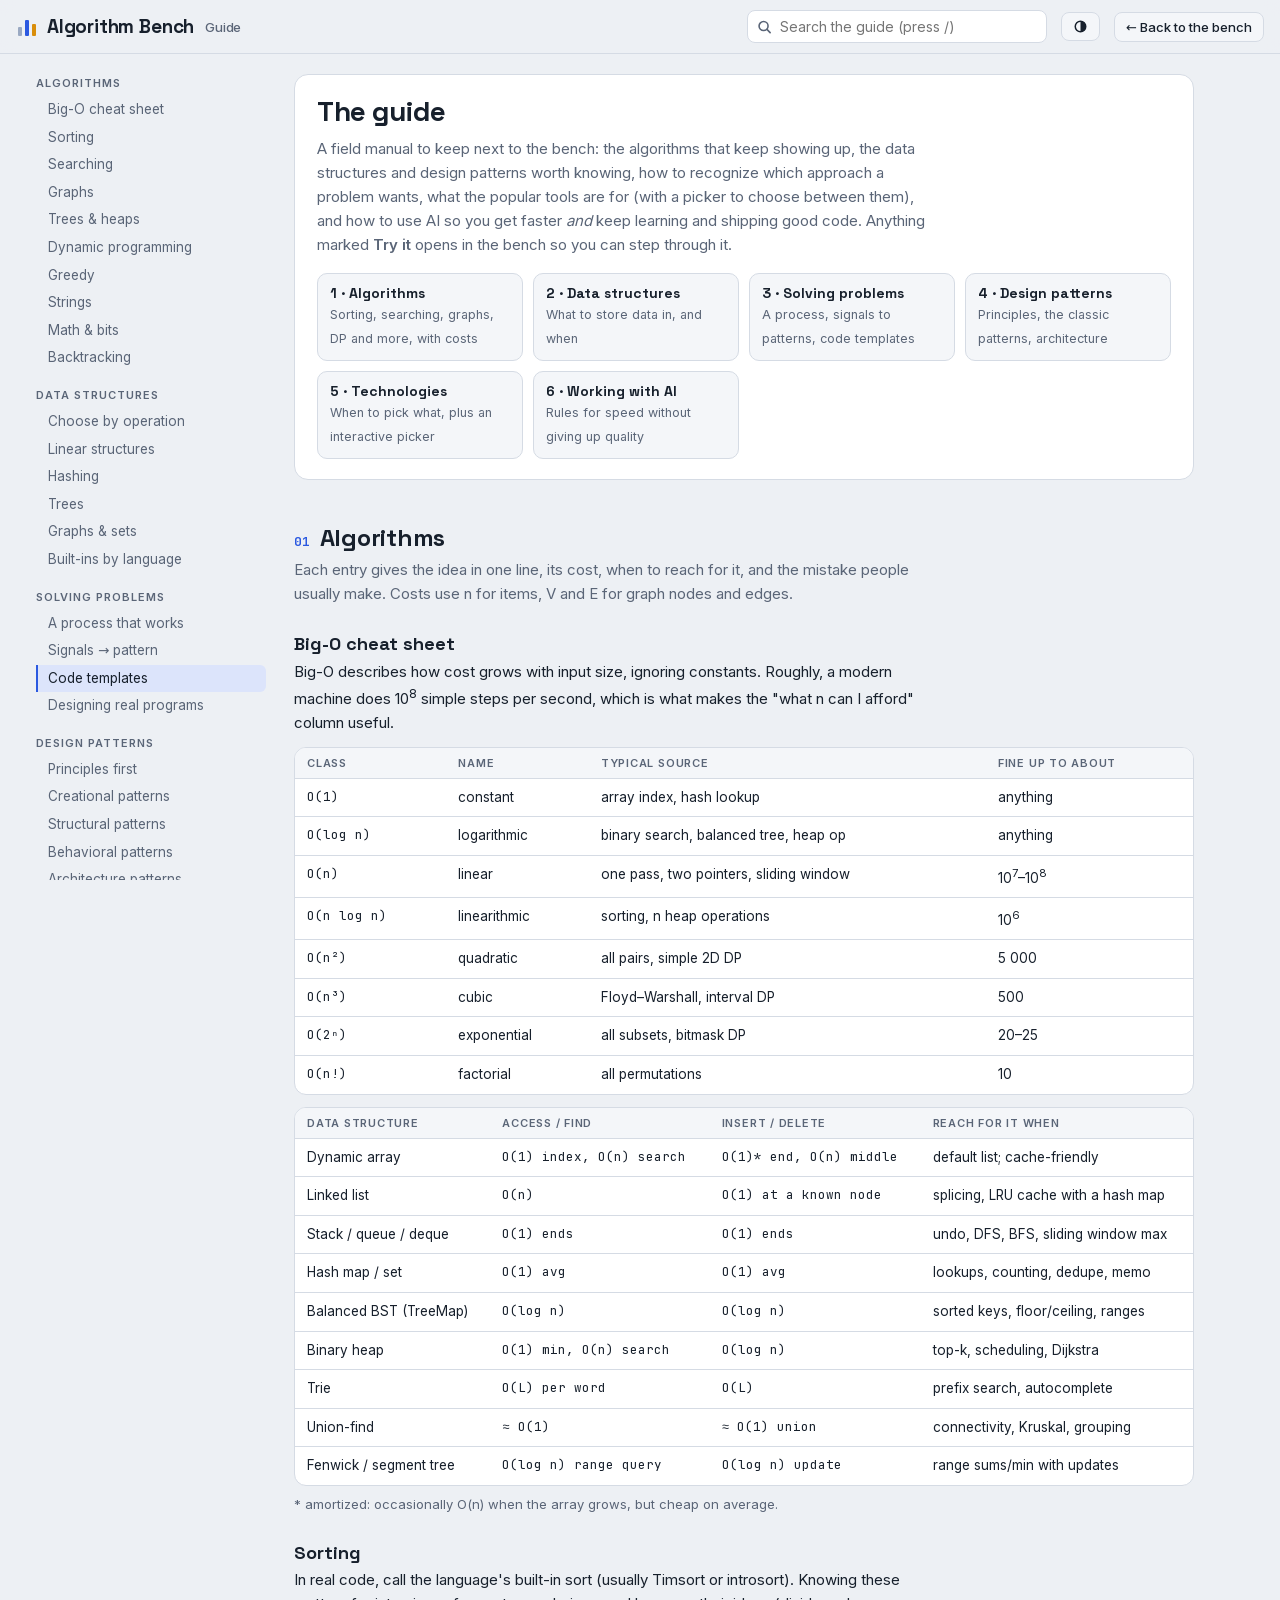
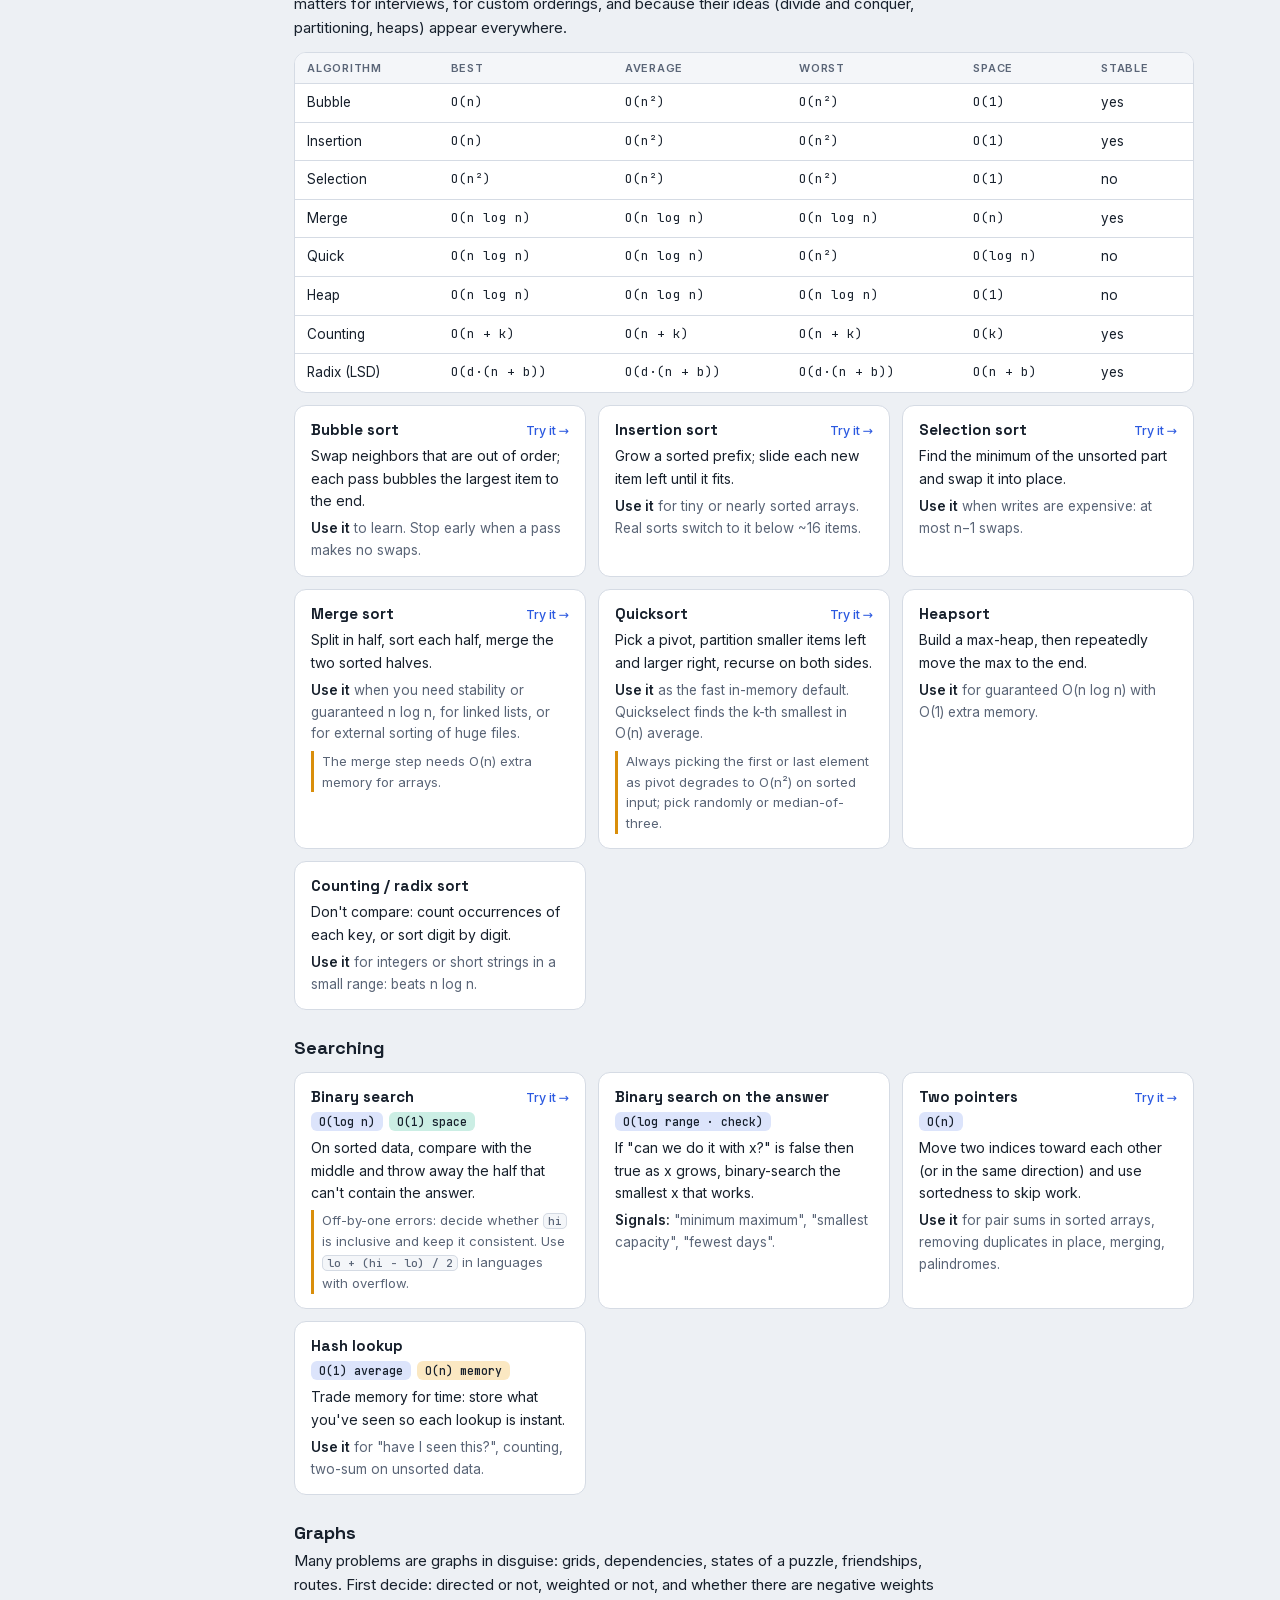
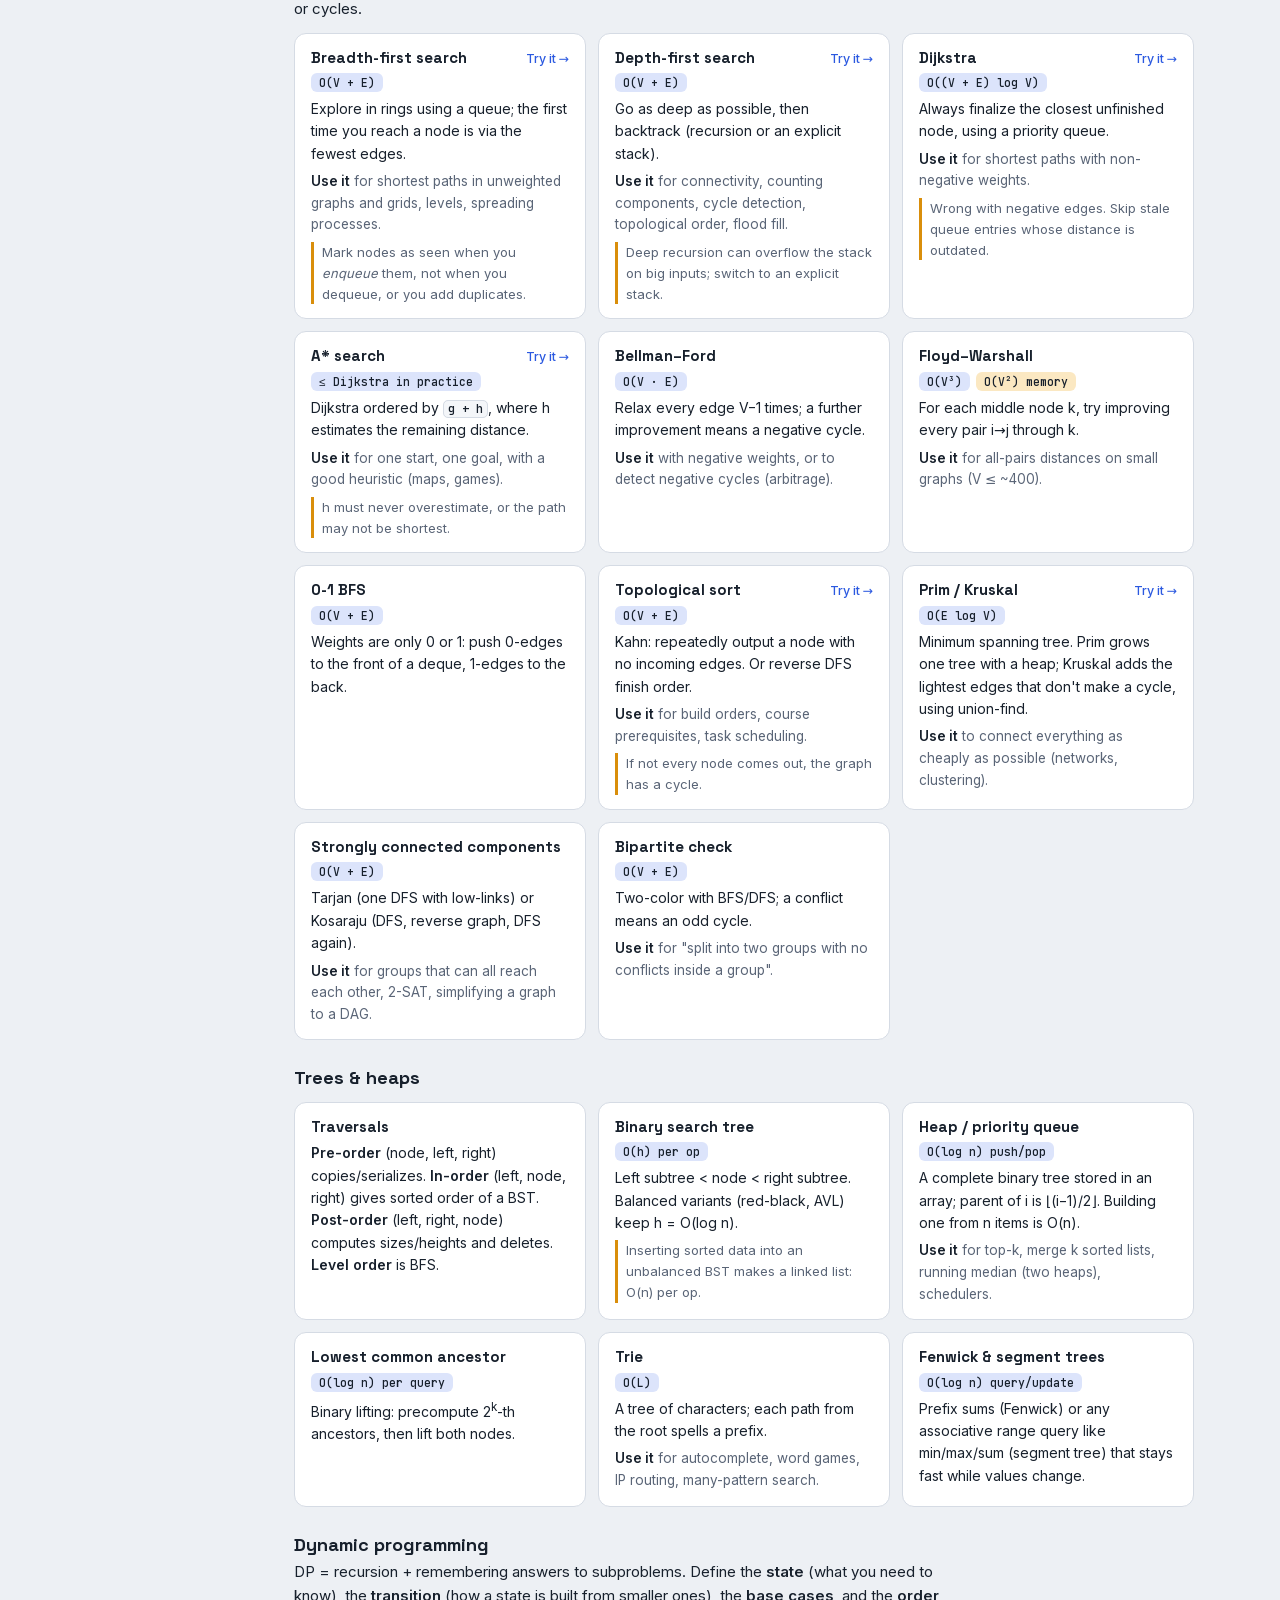
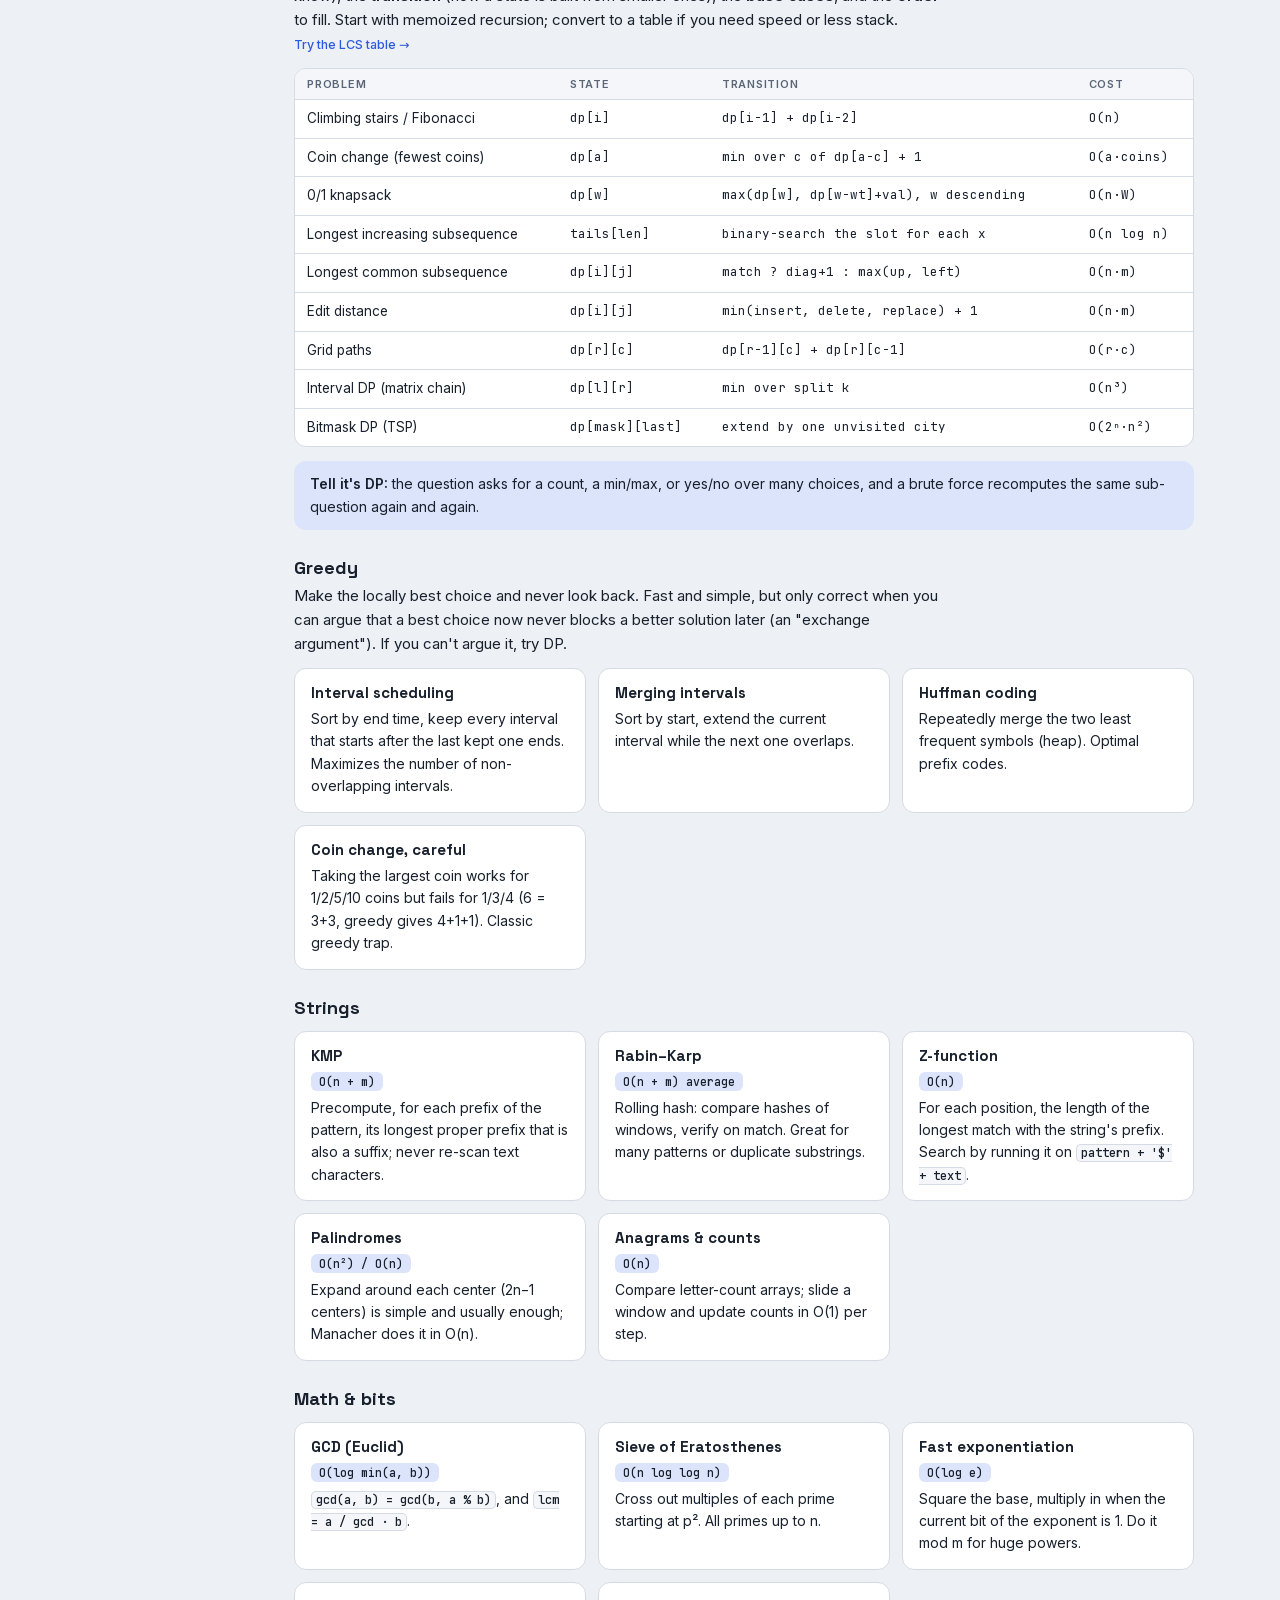
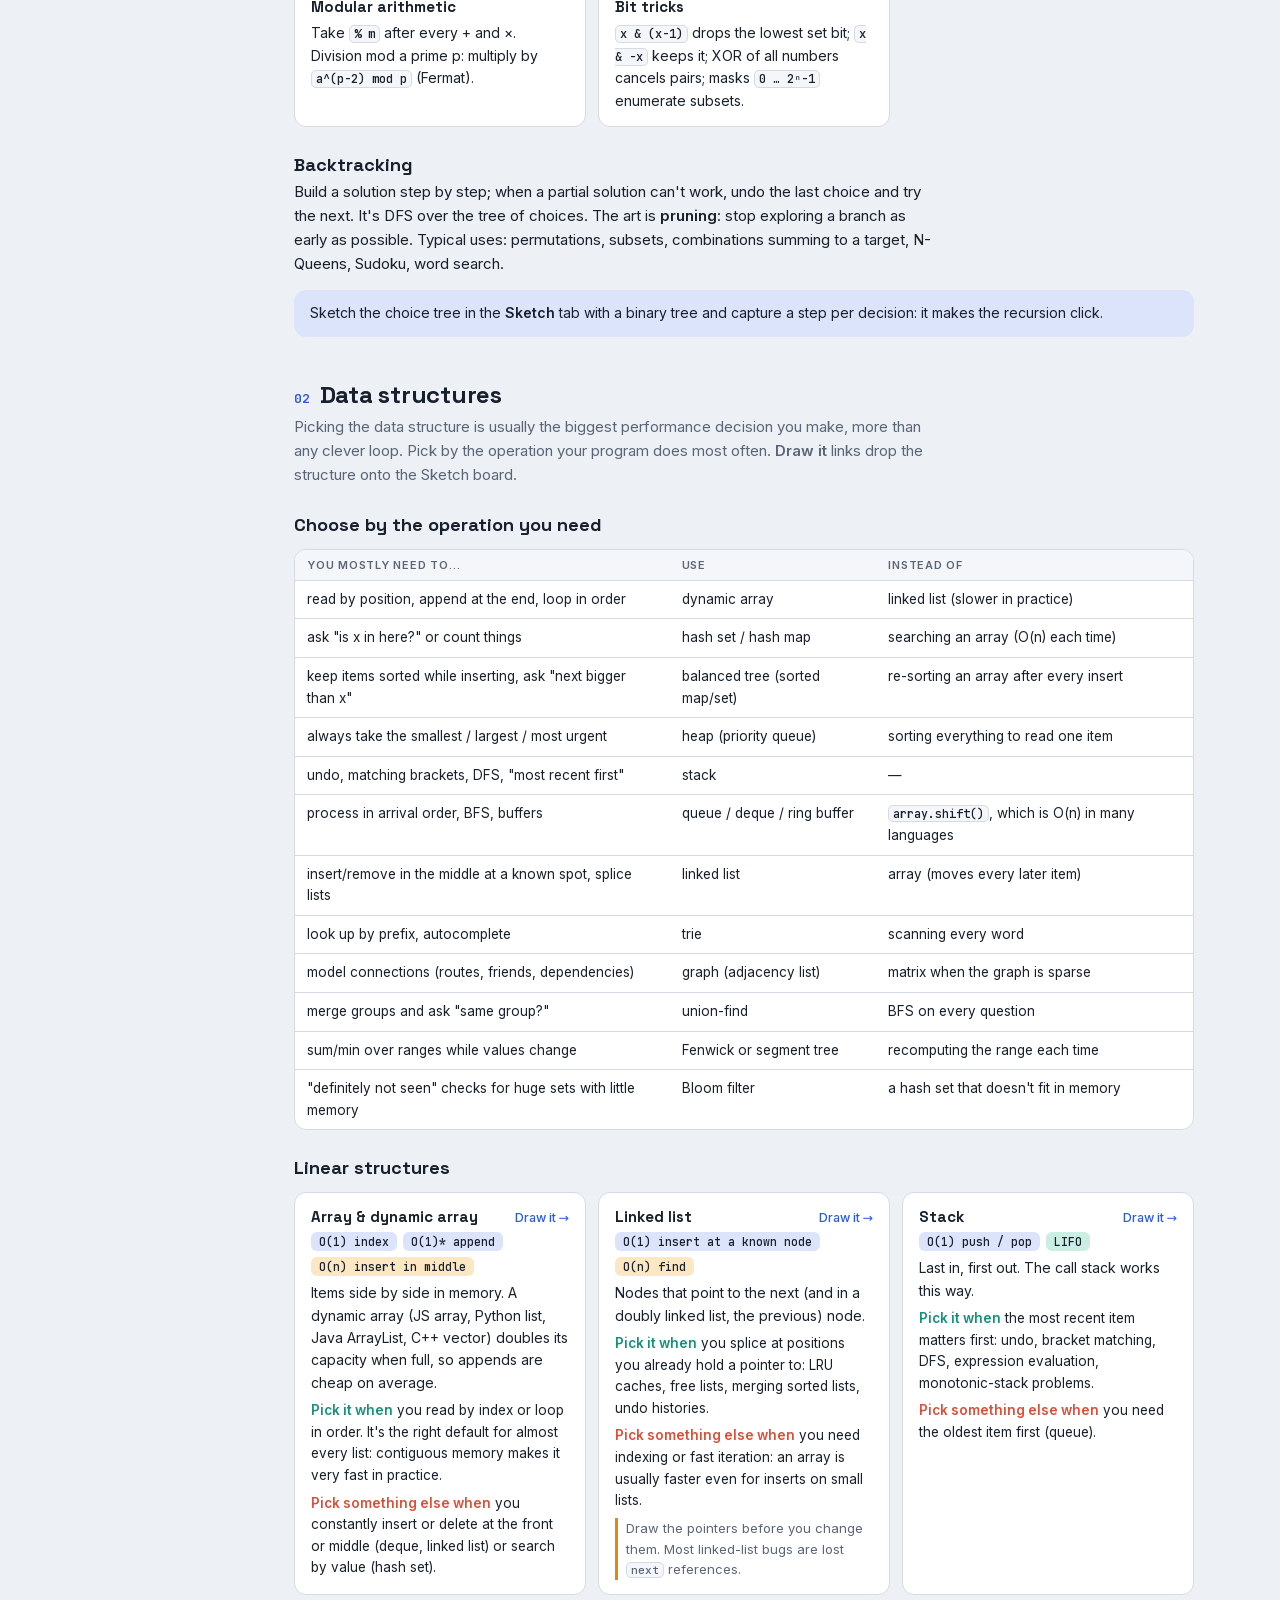
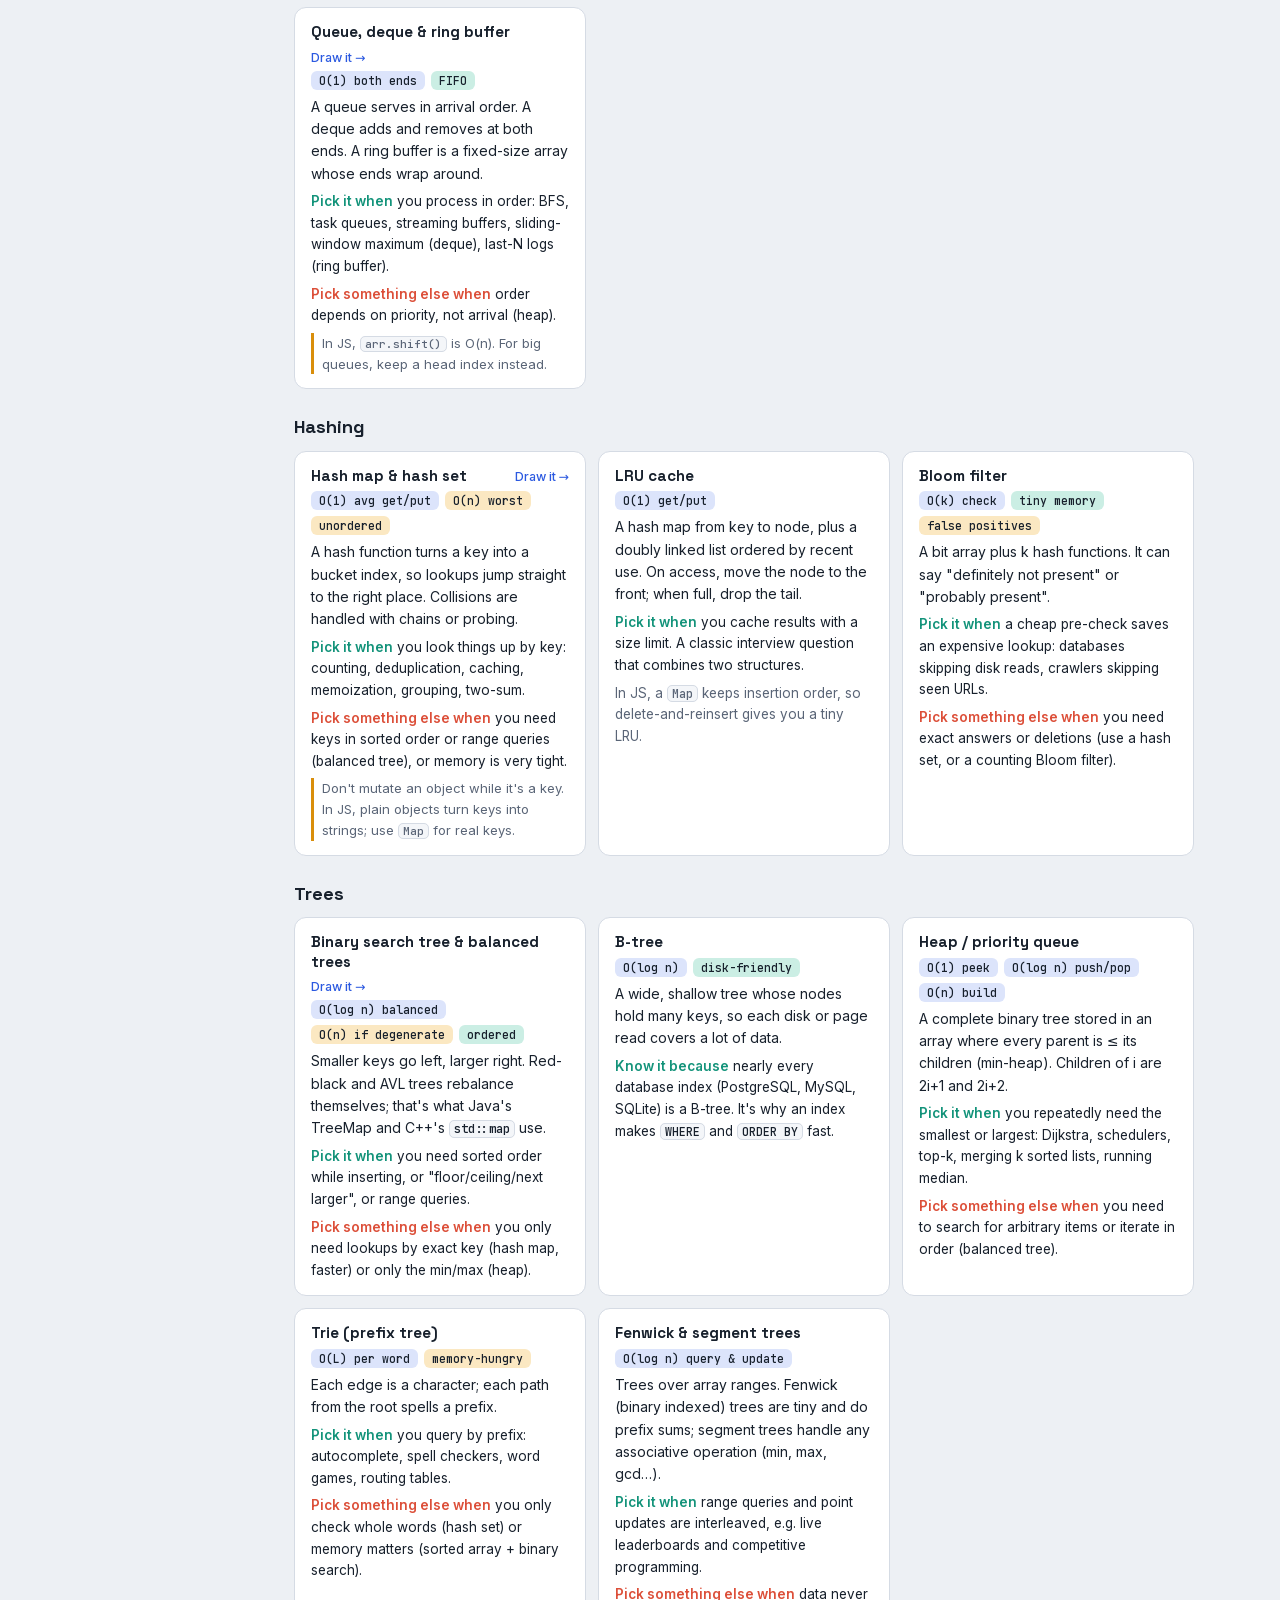
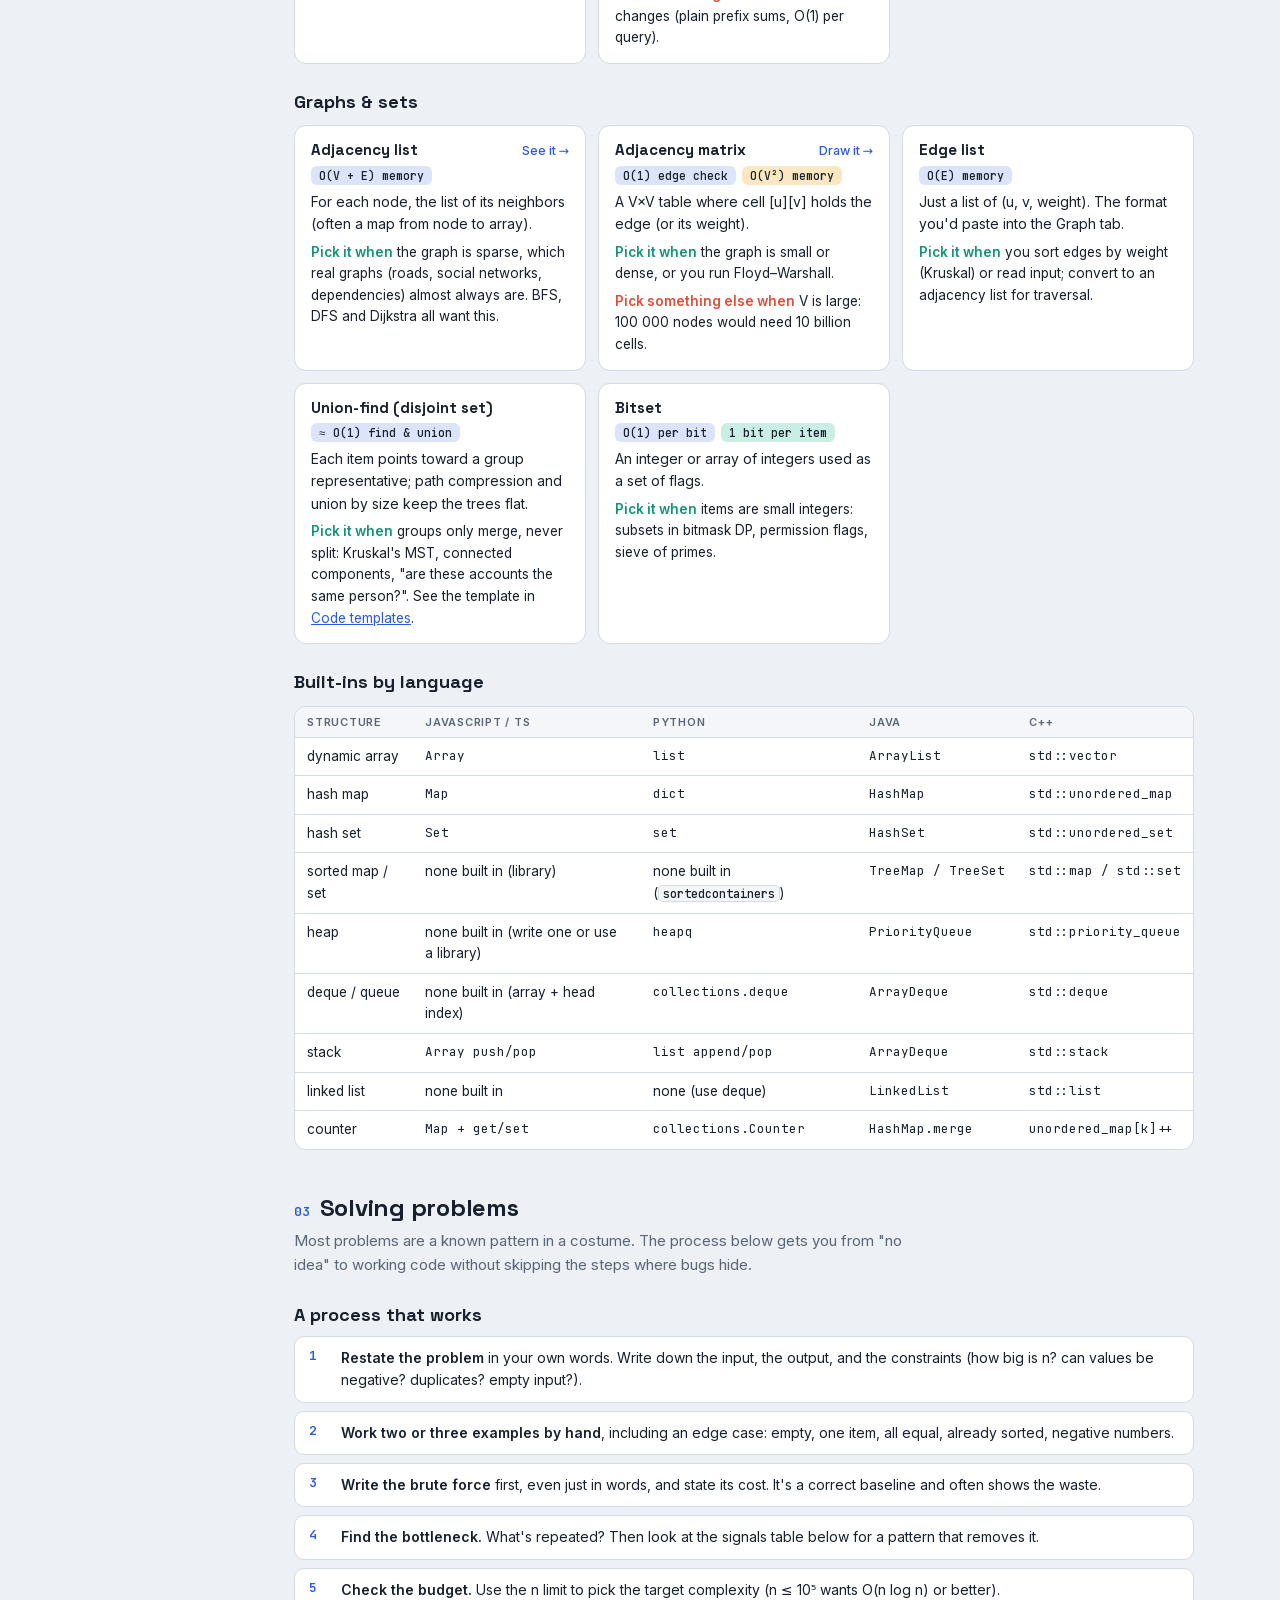
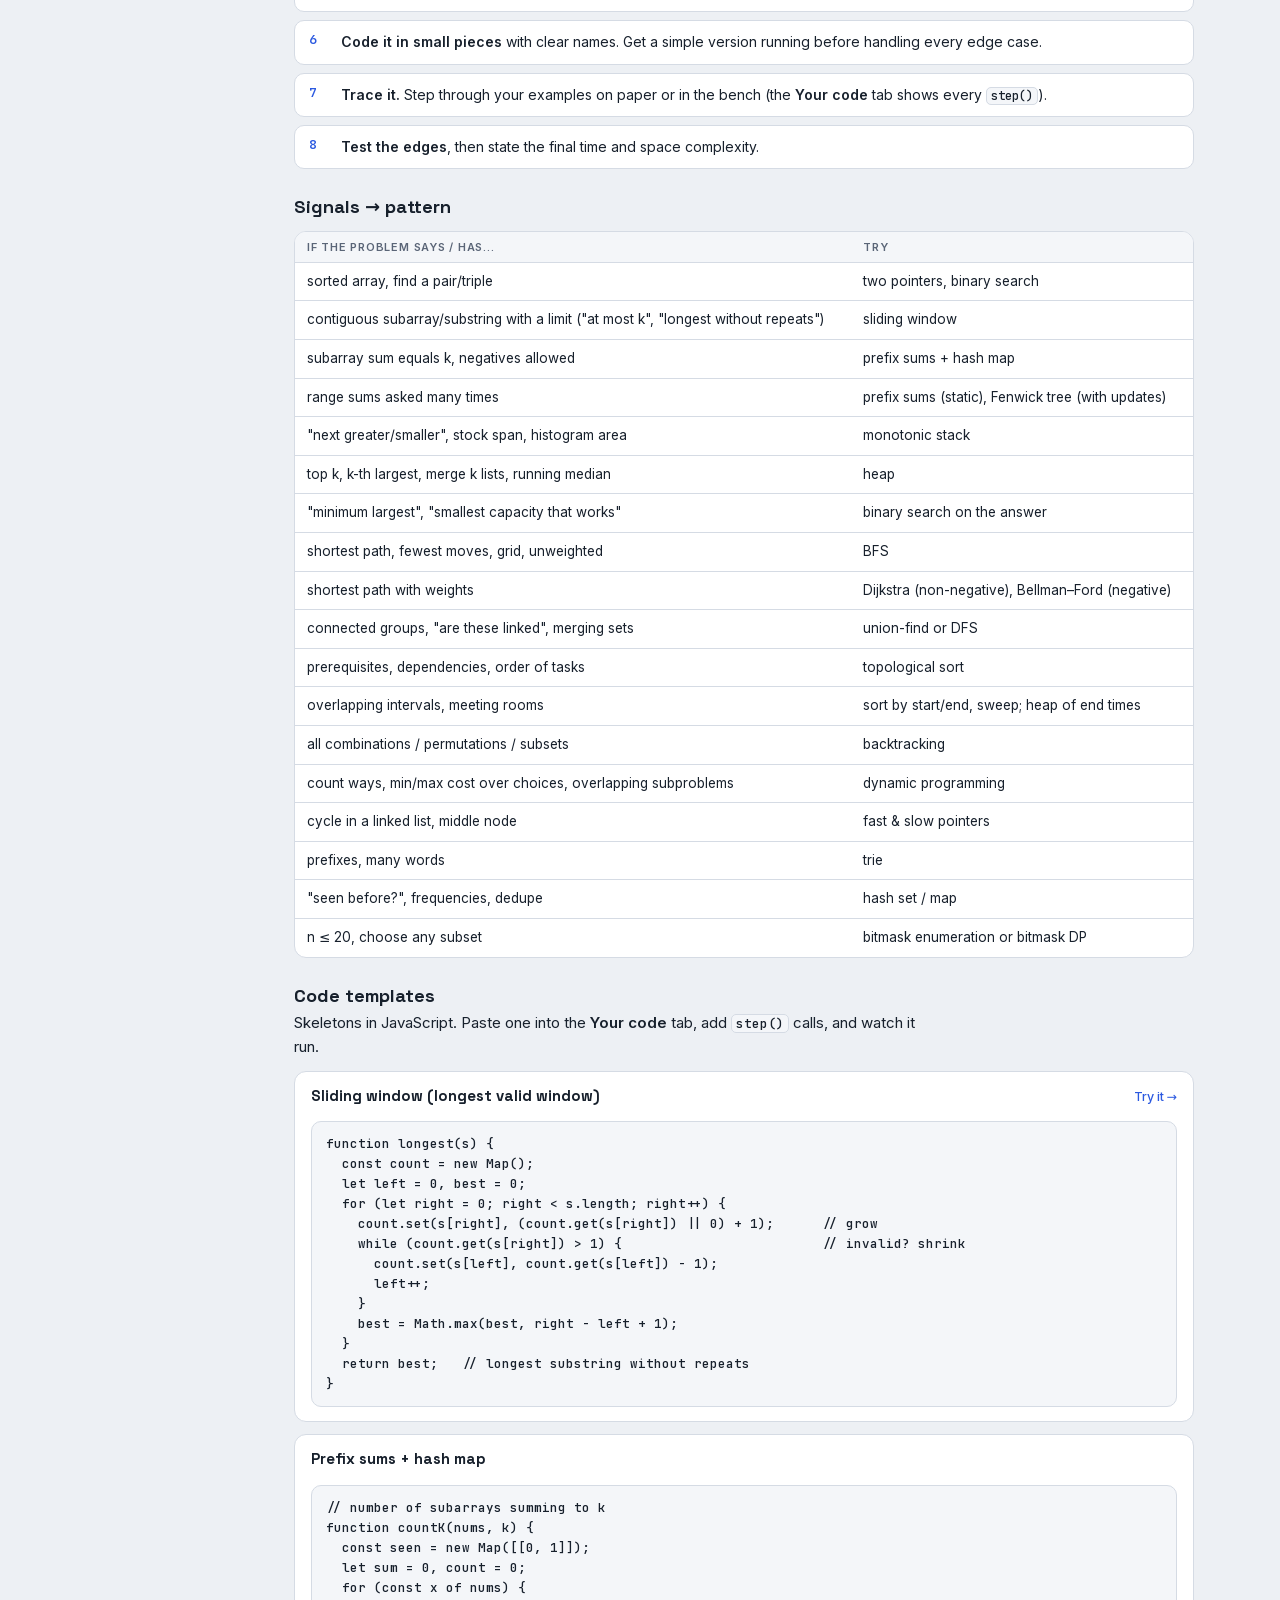
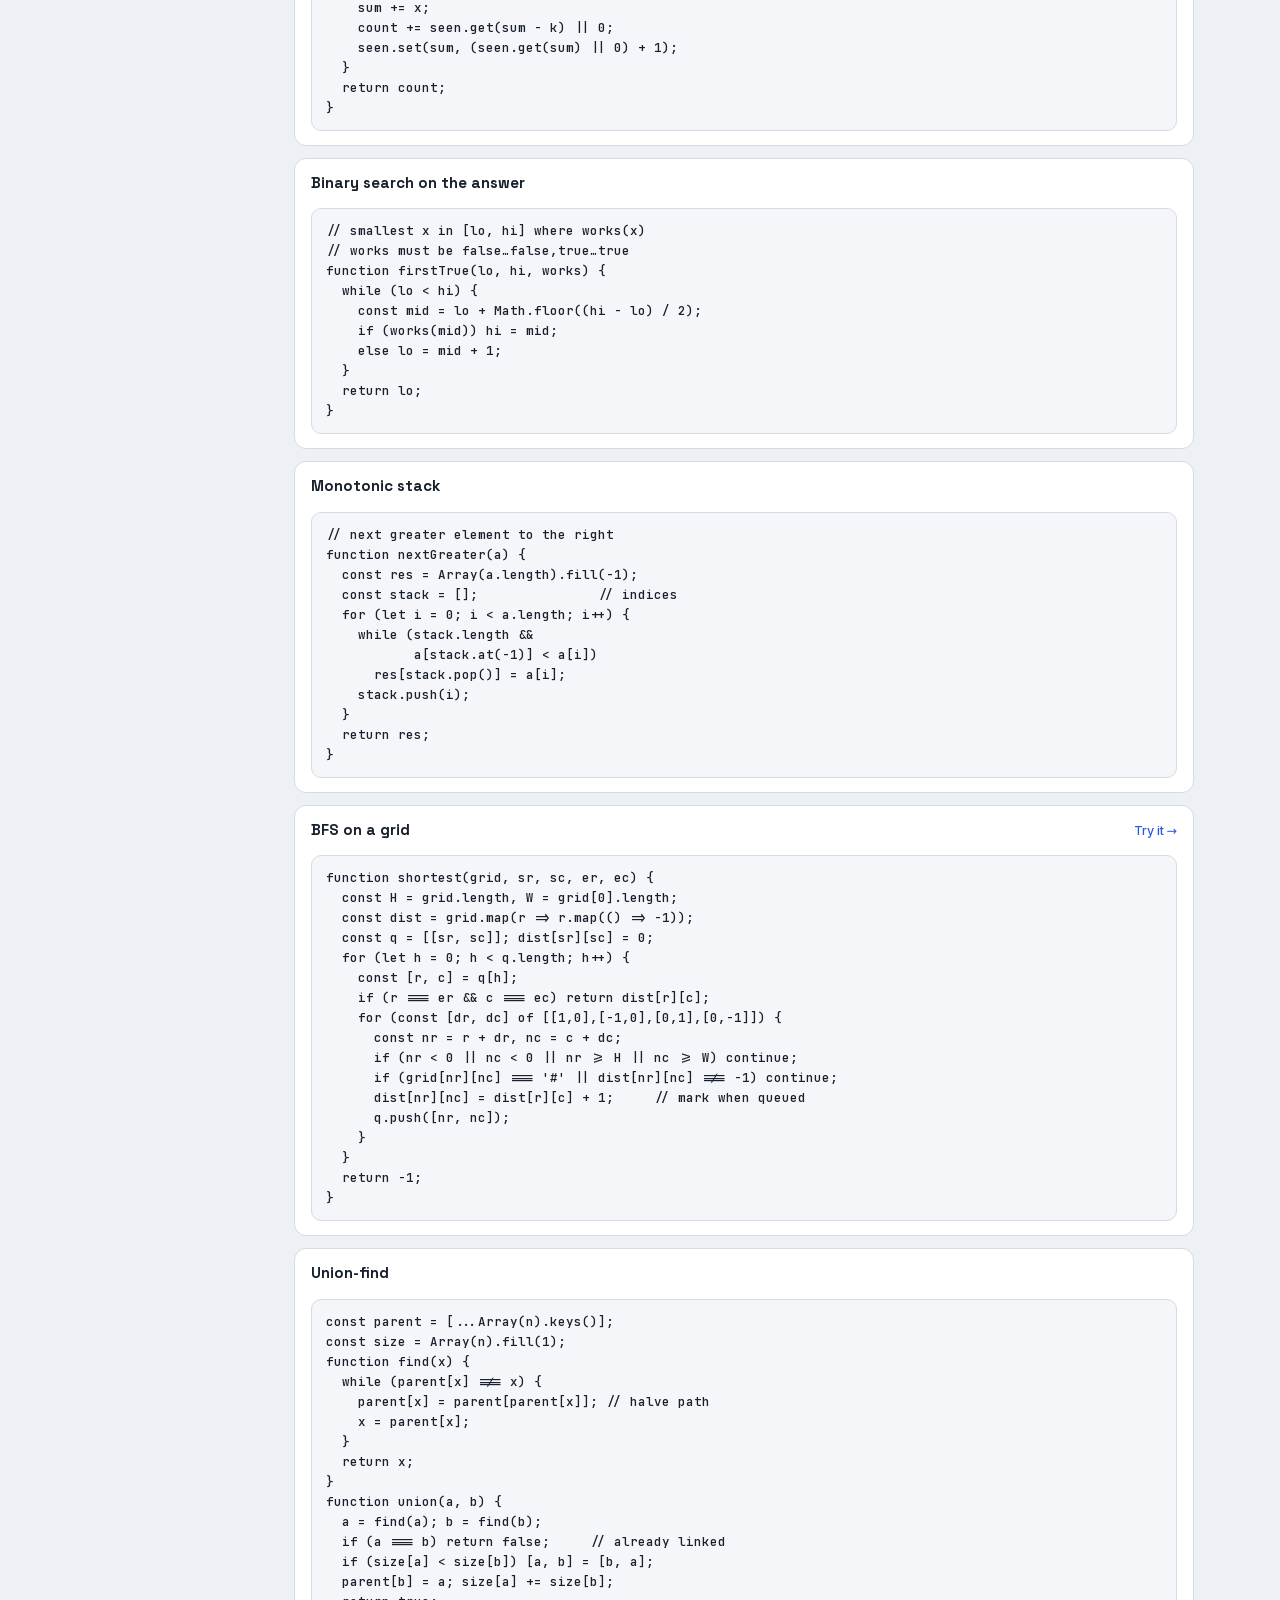
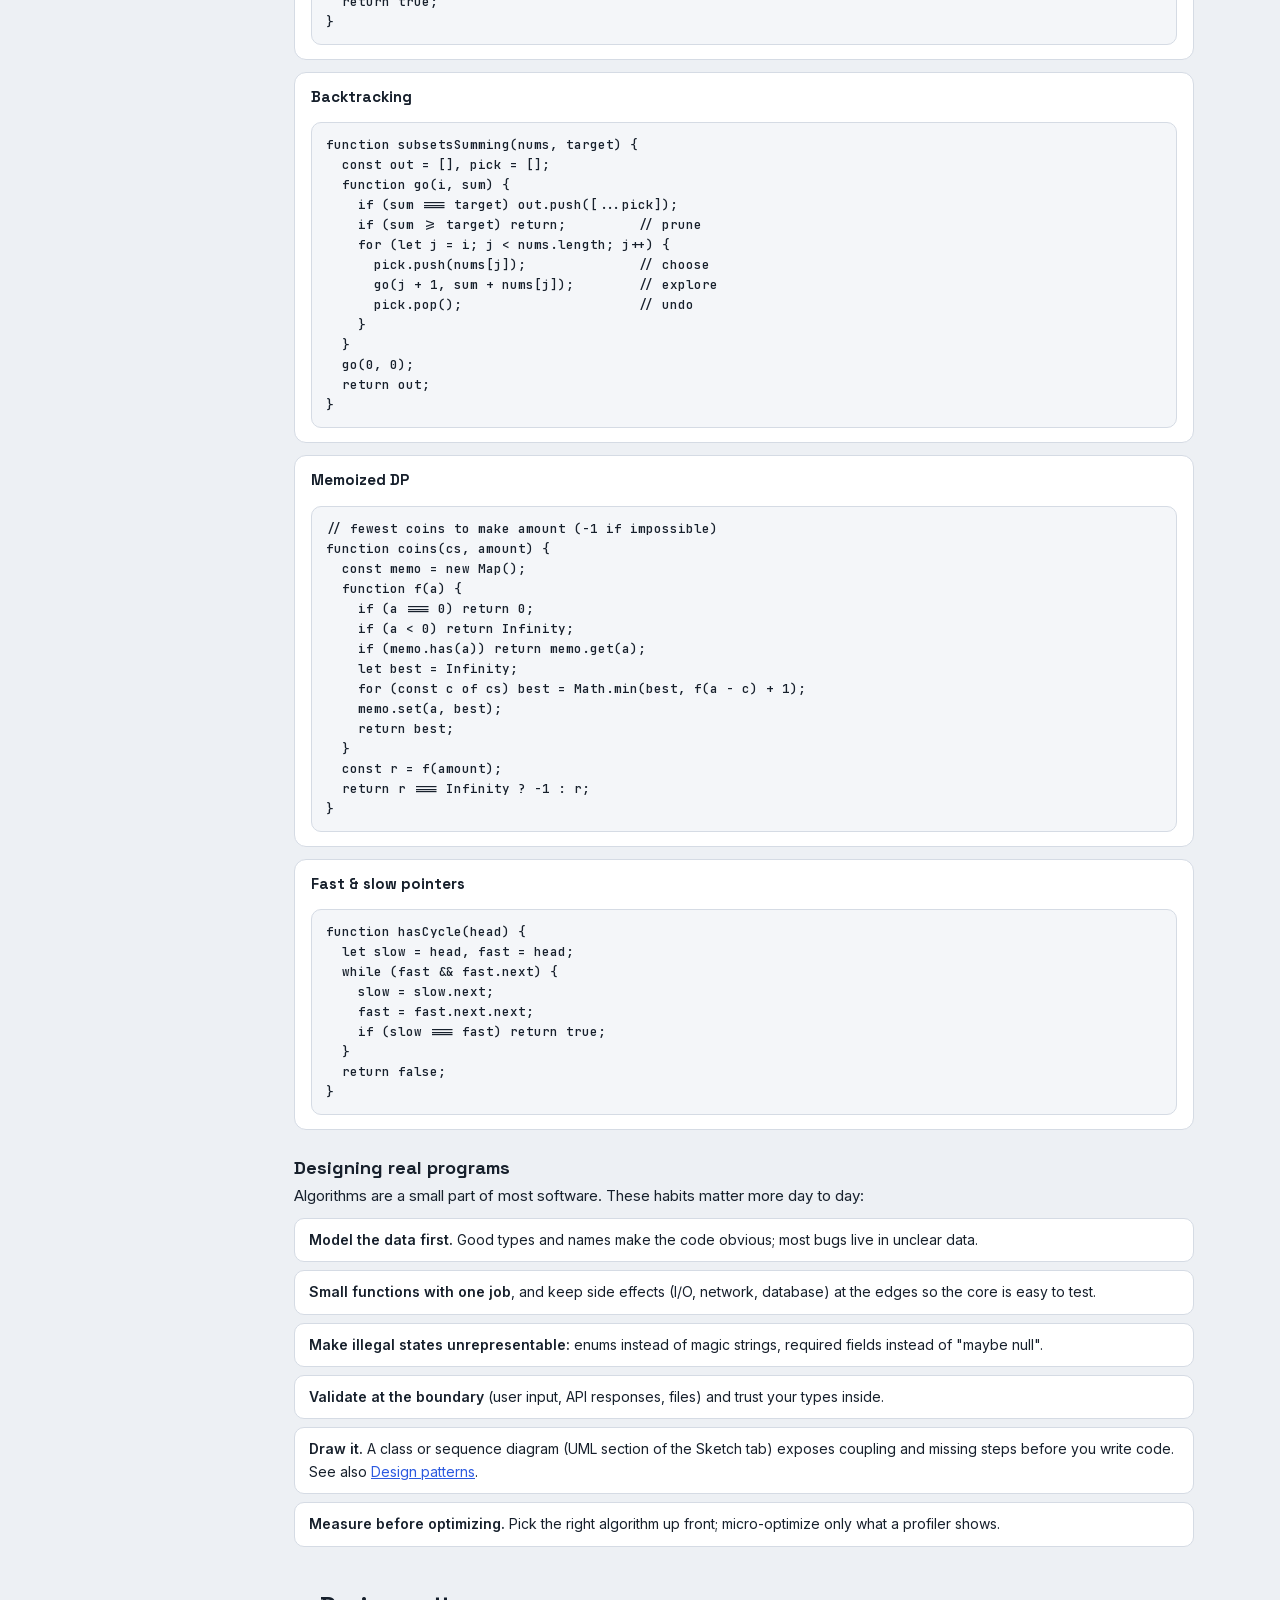
==== commit 4a4ba8cc: "Add Todo tab with collapsible side panel, and a theme toggle - Todo workspace (key 6): multiple list" ====
--- a/guide.html
+++ b/guide.html
@@ -11,6 +11,7 @@
 <link rel="icon" href="icons/icon.svg" type="image/svg+xml">
 <link rel="apple-touch-icon" href="icons/apple-touch-icon.png">
 <link rel="stylesheet" href="fonts.css">
+<script>try{var t=localStorage.getItem('algobench.theme');if(t==='dark'||t==='light')document.documentElement.dataset.theme=t;}catch(e){}</script>
 <style>
 :root{
   --bg:#EDF0F4; --surface:#FFFFFF; --surface-2:#F4F6F9; --line:#D5DBE4; --fg:#17202C; --muted:#5A6577;
@@ -44,6 +45,7 @@
 .brand{font:700 19px var(--f-display);letter-spacing:-.01em;display:flex;align-items:center;gap:9px;margin:0;color:var(--fg);text-decoration:none}
 .brand small{font:500 13px var(--f-ui);color:var(--muted);margin-left:2px}
 .spacer{flex:1}
+.theme-btn{padding:6px 8px}
 .btn{font:500 13px var(--f-ui);color:var(--fg);background:var(--surface-2);border:1px solid var(--line);border-radius:8px;padding:6px 11px;cursor:pointer;display:inline-flex;align-items:center;gap:6px;white-space:nowrap;text-decoration:none}
 .btn:hover{border-color:var(--muted)}
 .search{position:relative;flex:0 1 300px;min-width:0}
@@ -184,8 +186,27 @@
   <div class="spacer"></div>
   <label class="search"><svg width="15" height="15" viewBox="0 0 16 16" fill="none" stroke="currentColor" stroke-width="1.7" stroke-linecap="round" aria-hidden="true"><circle cx="7" cy="7" r="4.8"/><path d="M10.6 10.6L14 14"/></svg>
     <input type="search" id="q" placeholder="Search the guide (press /)" aria-label="Search the guide" autocomplete="off"></label>
+  <button class="btn theme-btn" id="themeBtn" type="button" aria-label="Theme"></button>
   <a class="btn" href="index.html">← Back to the bench</a>
 </header>
+<script>
+/* theme: auto (follows the system) -> dark -> light; shared by the bench and the guide */
+(()=>{ const K='algobench.theme', root=document.documentElement, b=document.getElementById('themeBtn');
+  const ICON={auto:'<circle cx="8" cy="8" r="5.6"/><path d="M8 2.4v11.2a5.6 5.6 0 000-11.2z" fill="currentColor" stroke="none"/>',
+    dark:'<path d="M13.6 9.6A5.8 5.8 0 016.4 2.4a5.8 5.8 0 107.2 7.2z"/>',
+    light:'<circle cx="8" cy="8" r="2.9"/><path d="M8 1.2v1.7M8 13.1v1.7M1.2 8h1.7M13.1 8h1.7M3.2 3.2l1.2 1.2M11.6 11.6l1.2 1.2M3.2 12.8l1.2-1.2M11.6 4.4l1.2-1.2"/>'};
+  const LBL={auto:'Theme: auto (follows your system)',dark:'Theme: dark',light:'Theme: light'};
+  const get=()=>{ try{ const t=localStorage.getItem(K); return t==='dark'||t==='light'?t:'auto'; }catch(e){ return 'auto'; } };
+  function apply(t){ if(t==='auto') delete root.dataset.theme; else root.dataset.theme=t;
+    document.querySelectorAll('meta[name="theme-color"]').forEach(m=>{ if(!m.dataset.c) m.dataset.c=m.content; m.content=t==='auto'?m.dataset.c:(t==='dark'?'#0E1319':'#EDF0F4'); });
+    b.innerHTML='<svg width="15" height="15" viewBox="0 0 16 16" fill="none" stroke="currentColor" stroke-width="1.6" stroke-linecap="round" stroke-linejoin="round" aria-hidden="true">'+ICON[t]+'</svg>';
+    b.title=LBL[t]+'. Click to switch.'; b.setAttribute('aria-label',LBL[t]); }
+  b.addEventListener('click',()=>{ const n={auto:'dark',dark:'light',light:'auto'}[get()]; try{ localStorage.setItem(K,n); }catch(e){} apply(n); });
+  addEventListener('storage',e=>{ if(e.key===K) apply(get()); });
+  apply(get());
+})();
+</script>
+
 
 <div class="wrap">
   <nav class="toc" id="toc" aria-label="Contents"></nav>
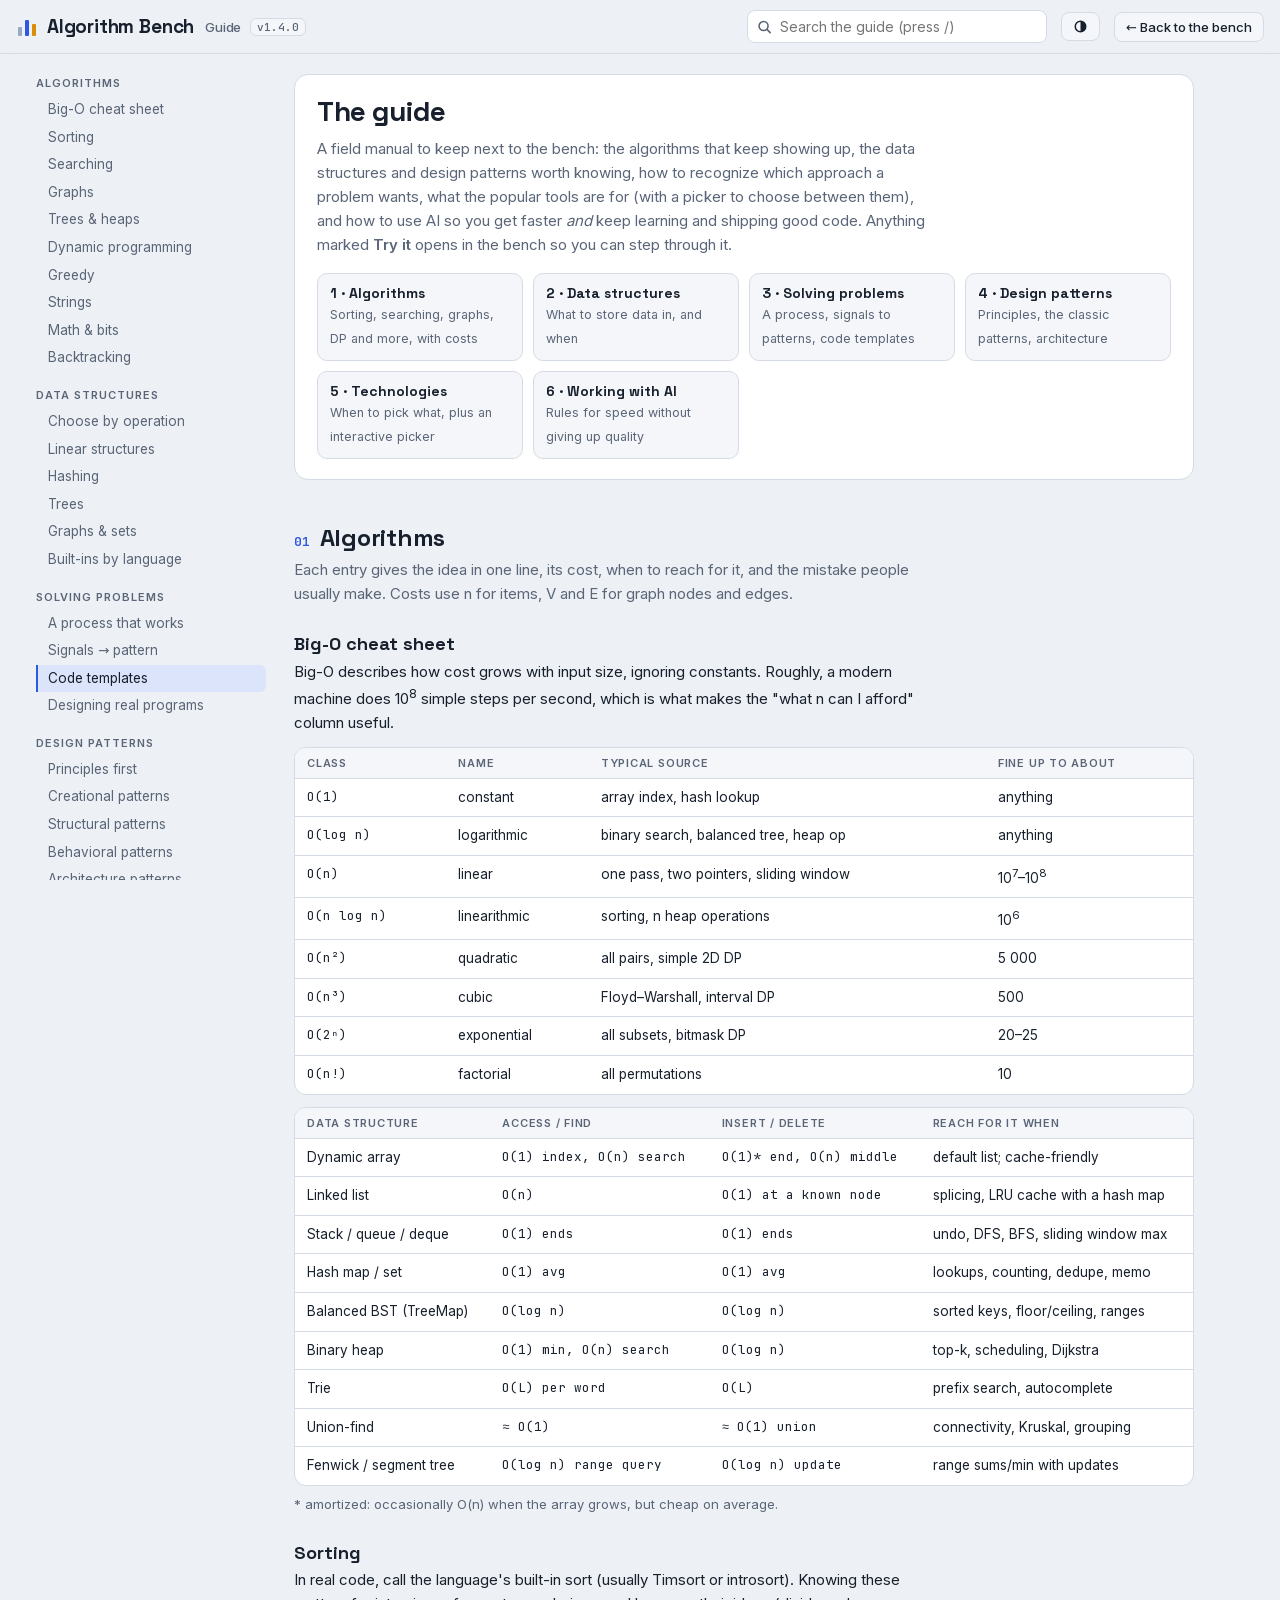
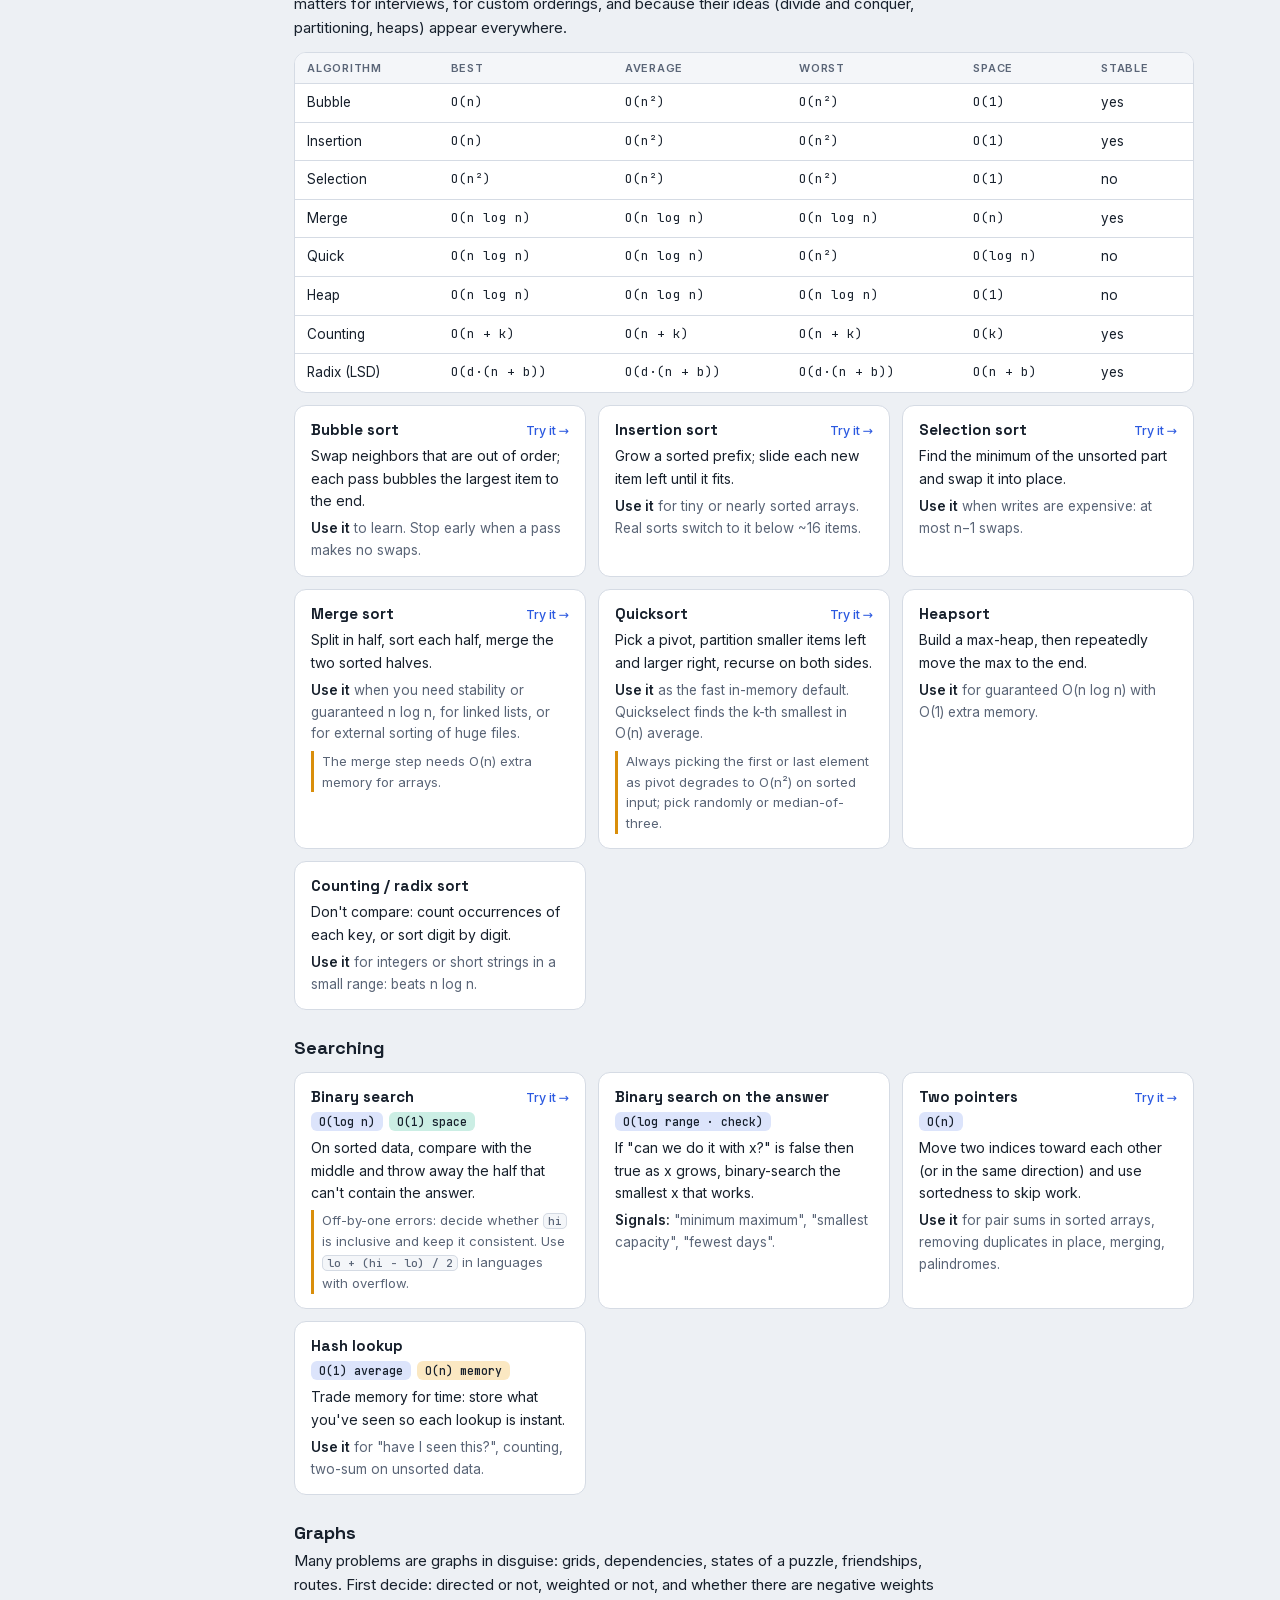
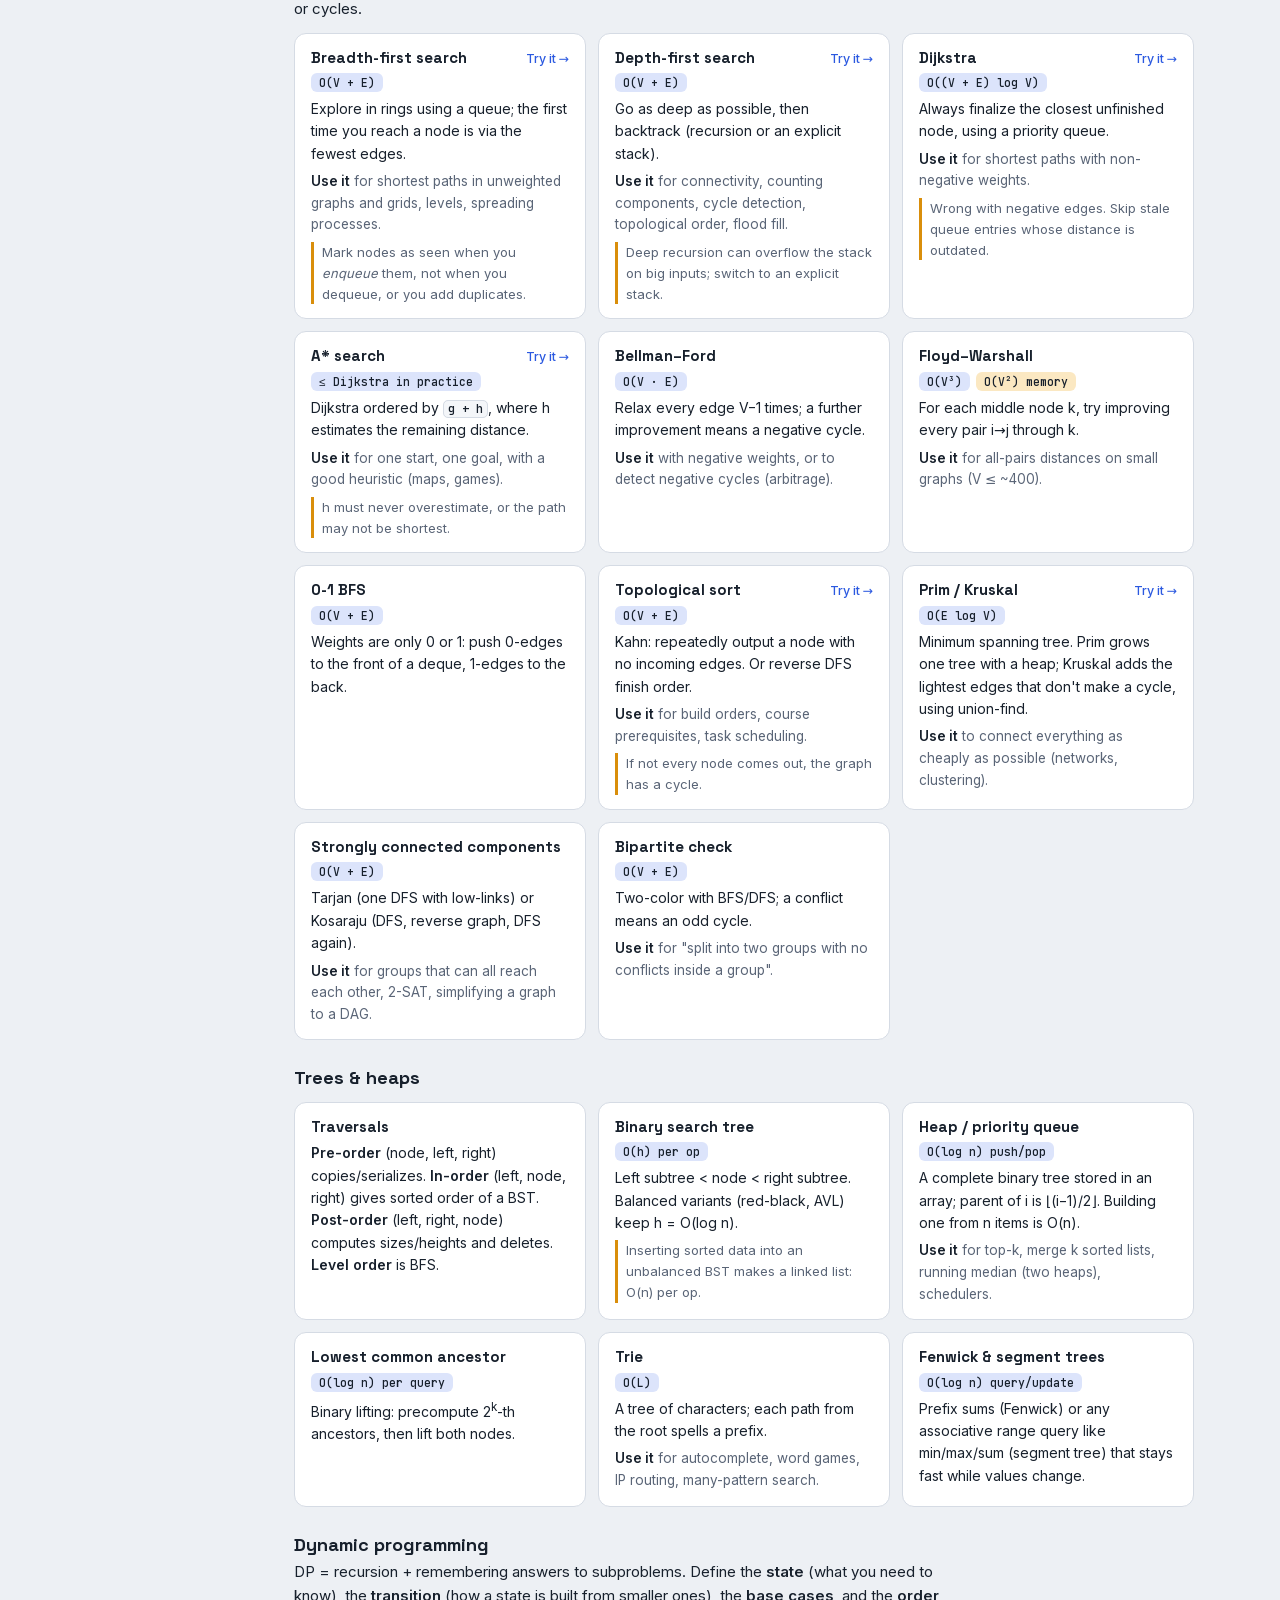
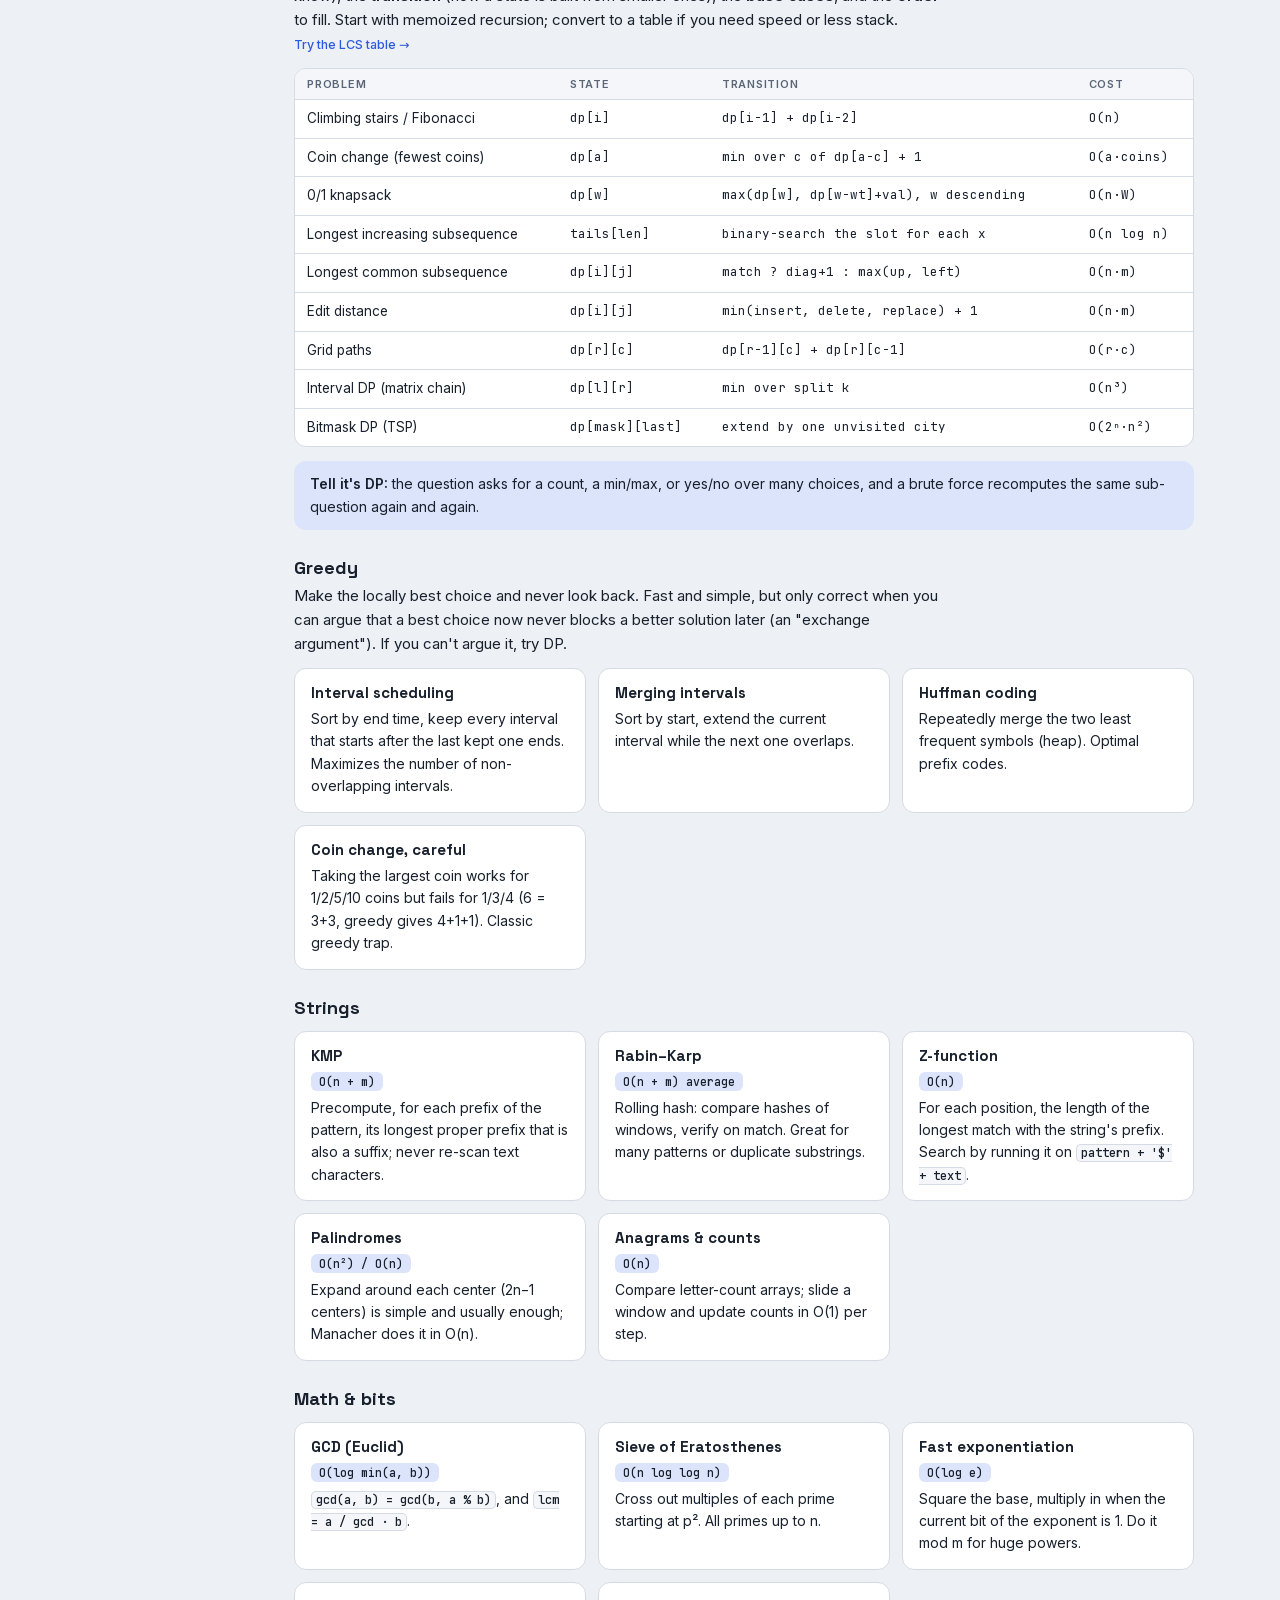
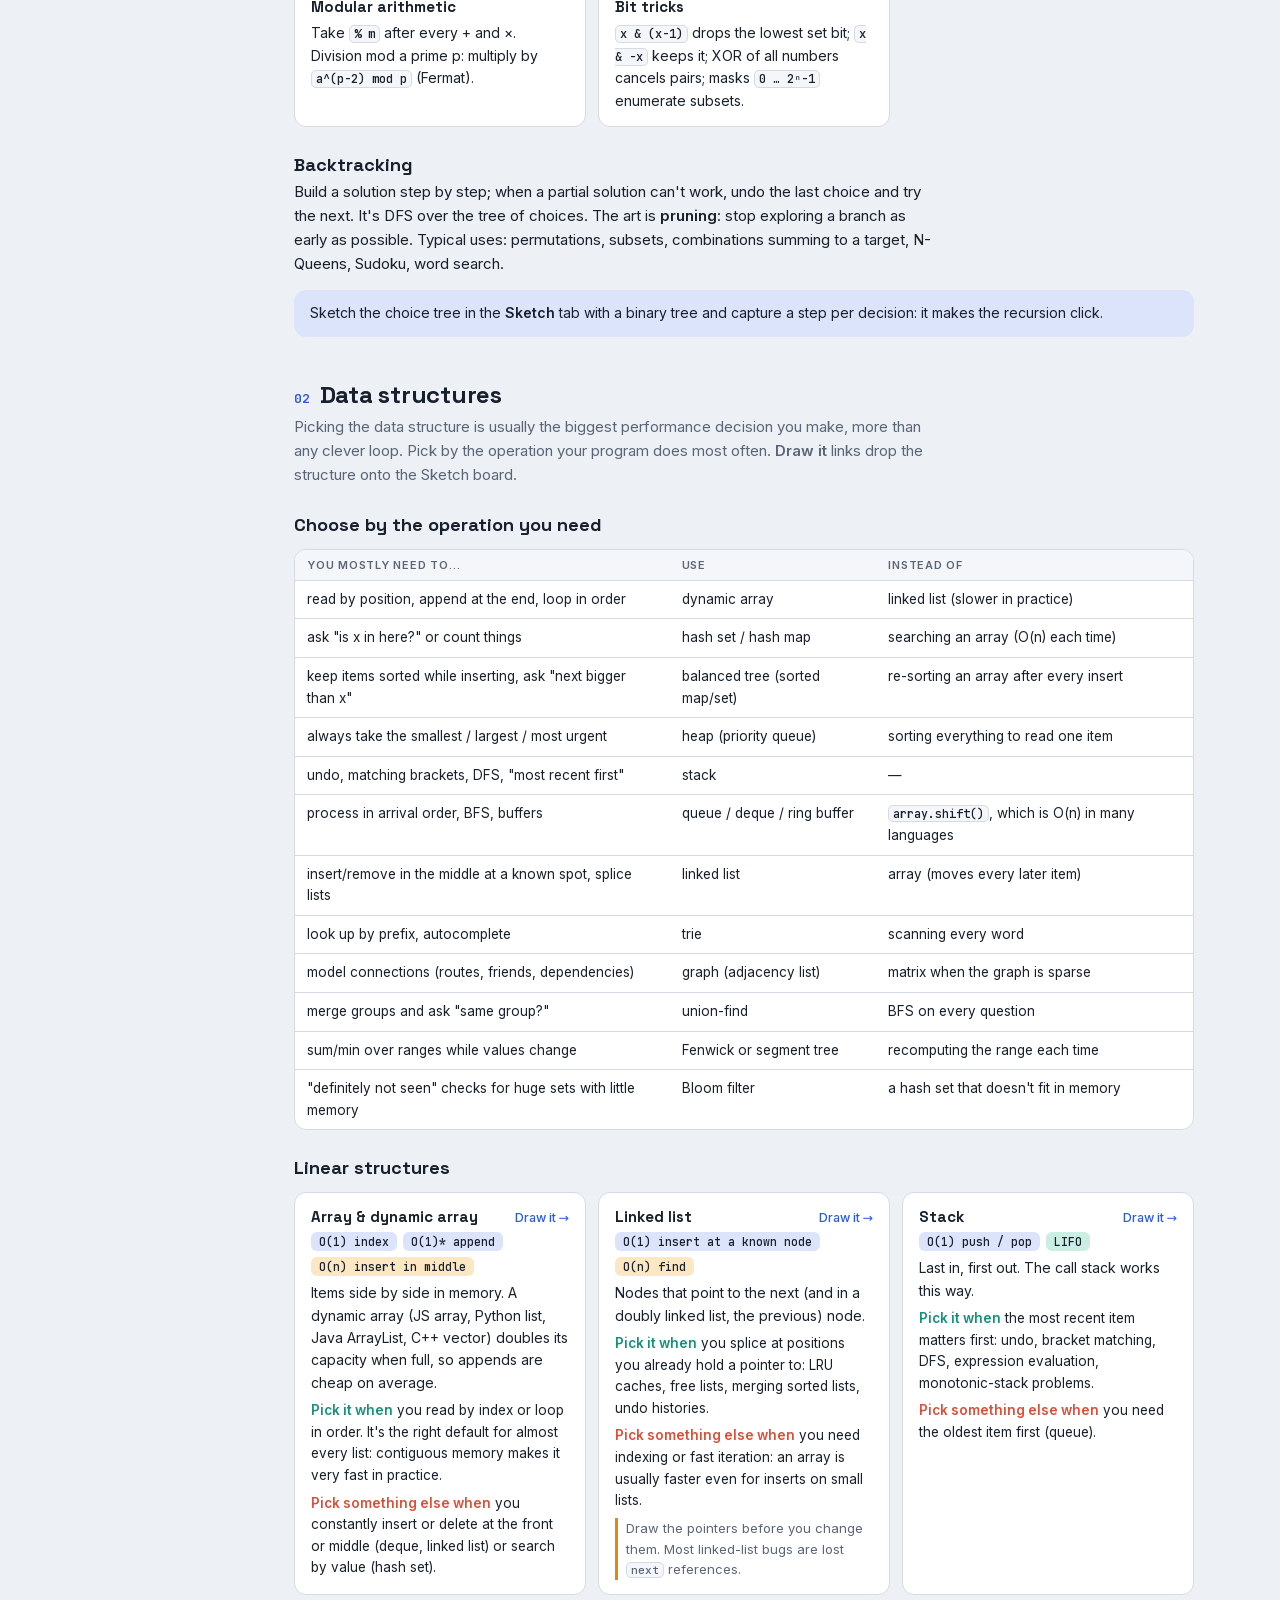
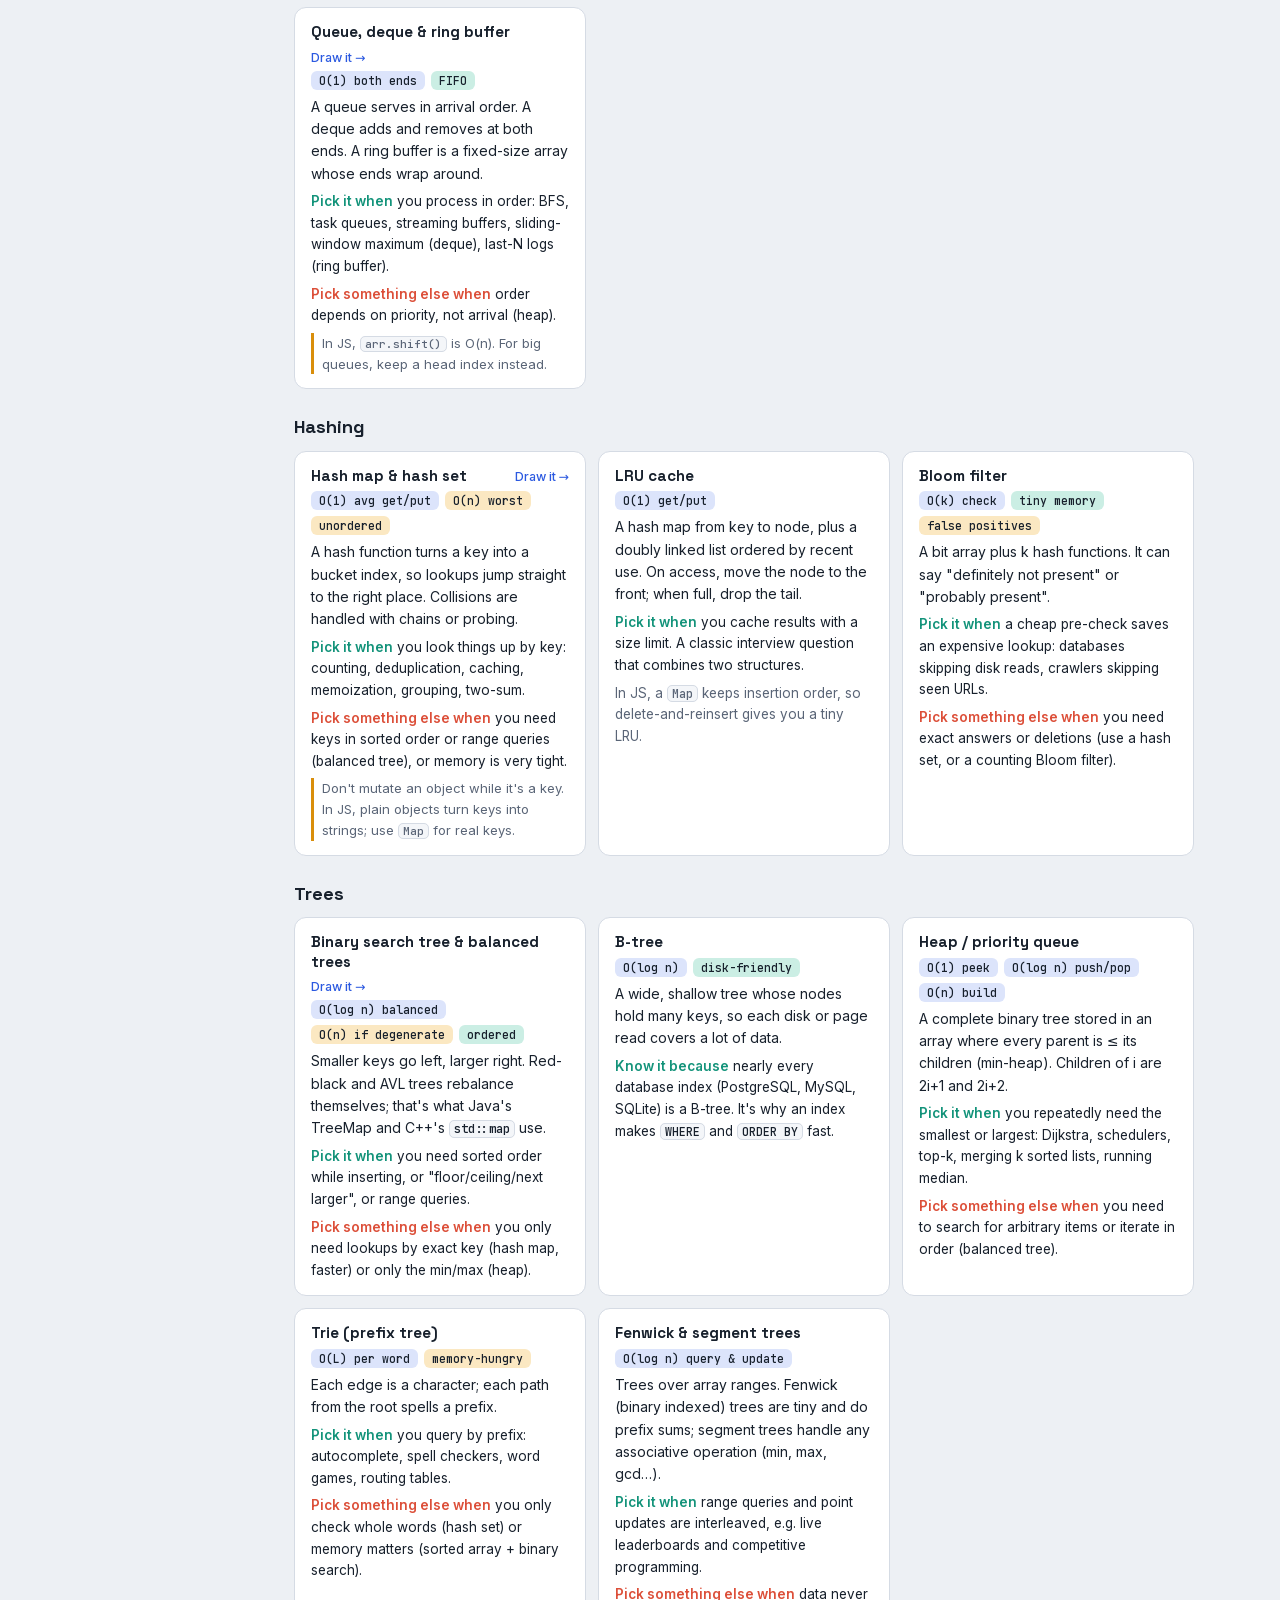
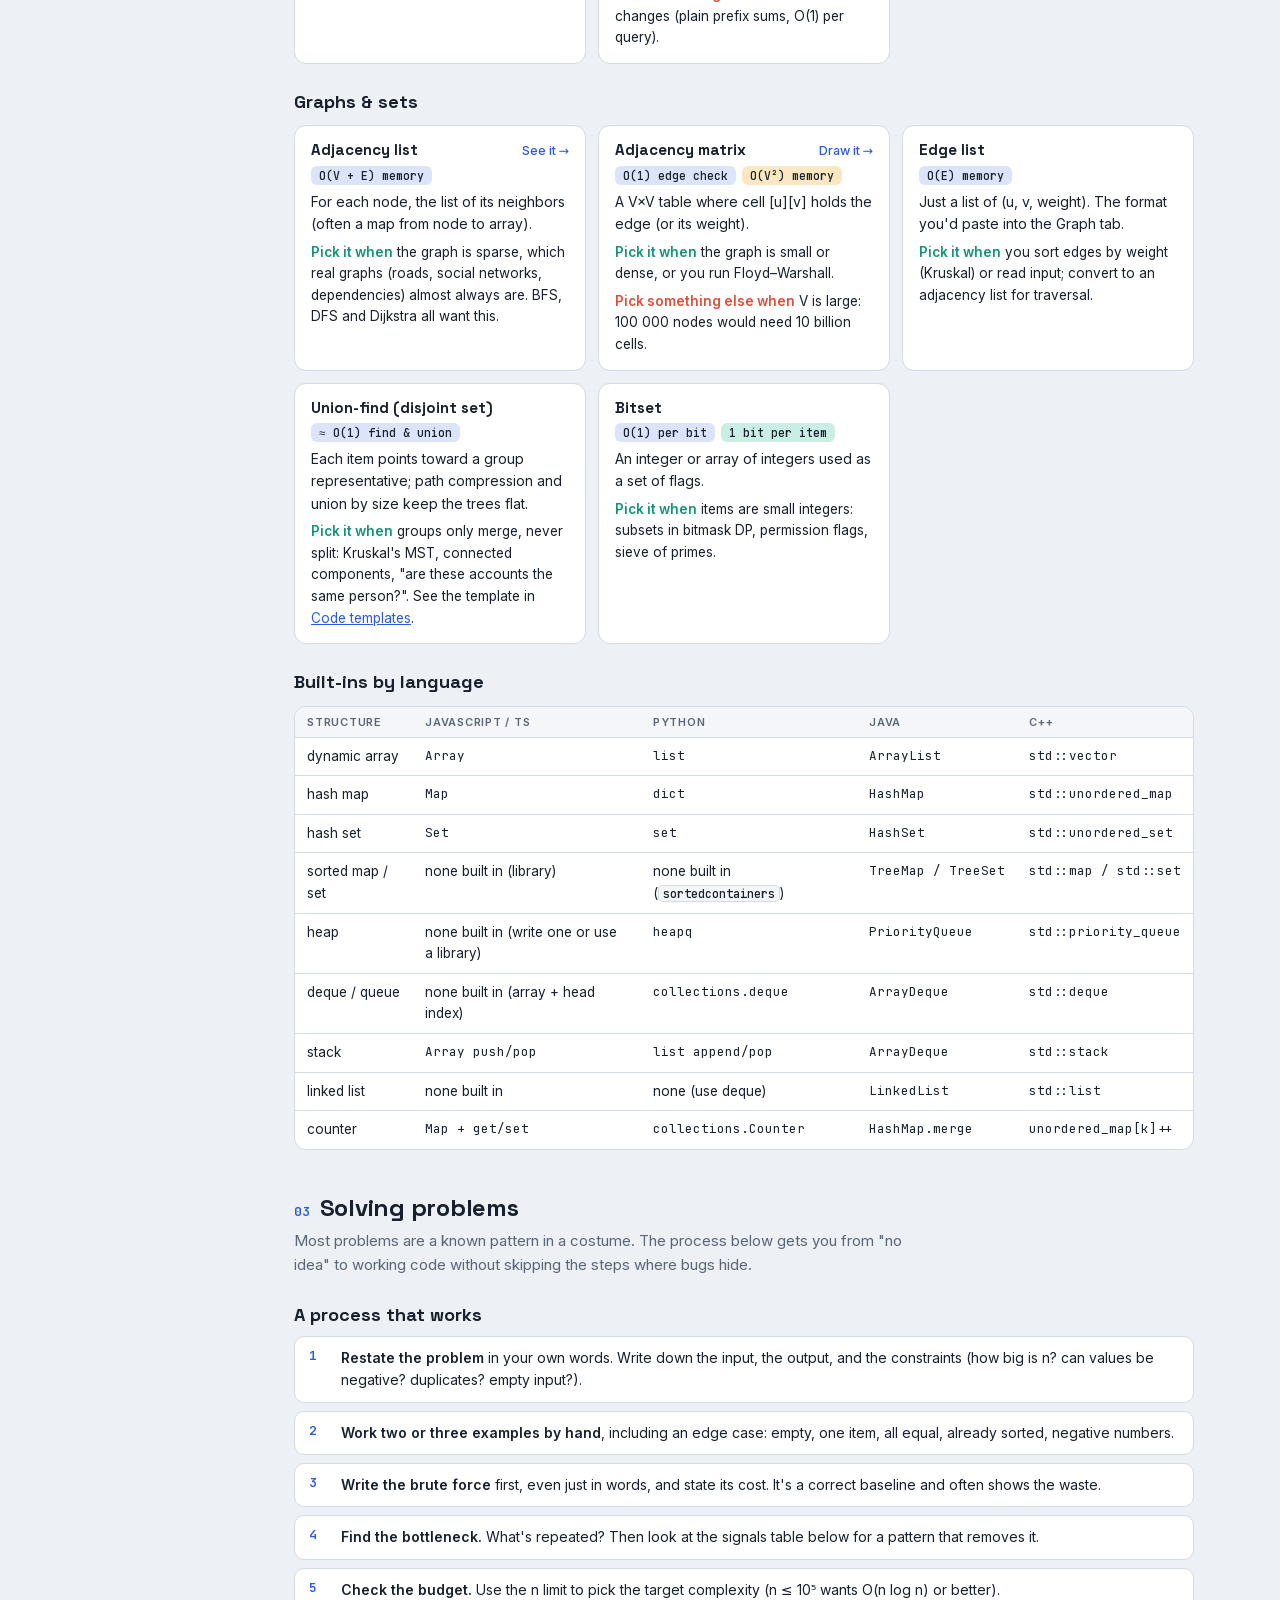
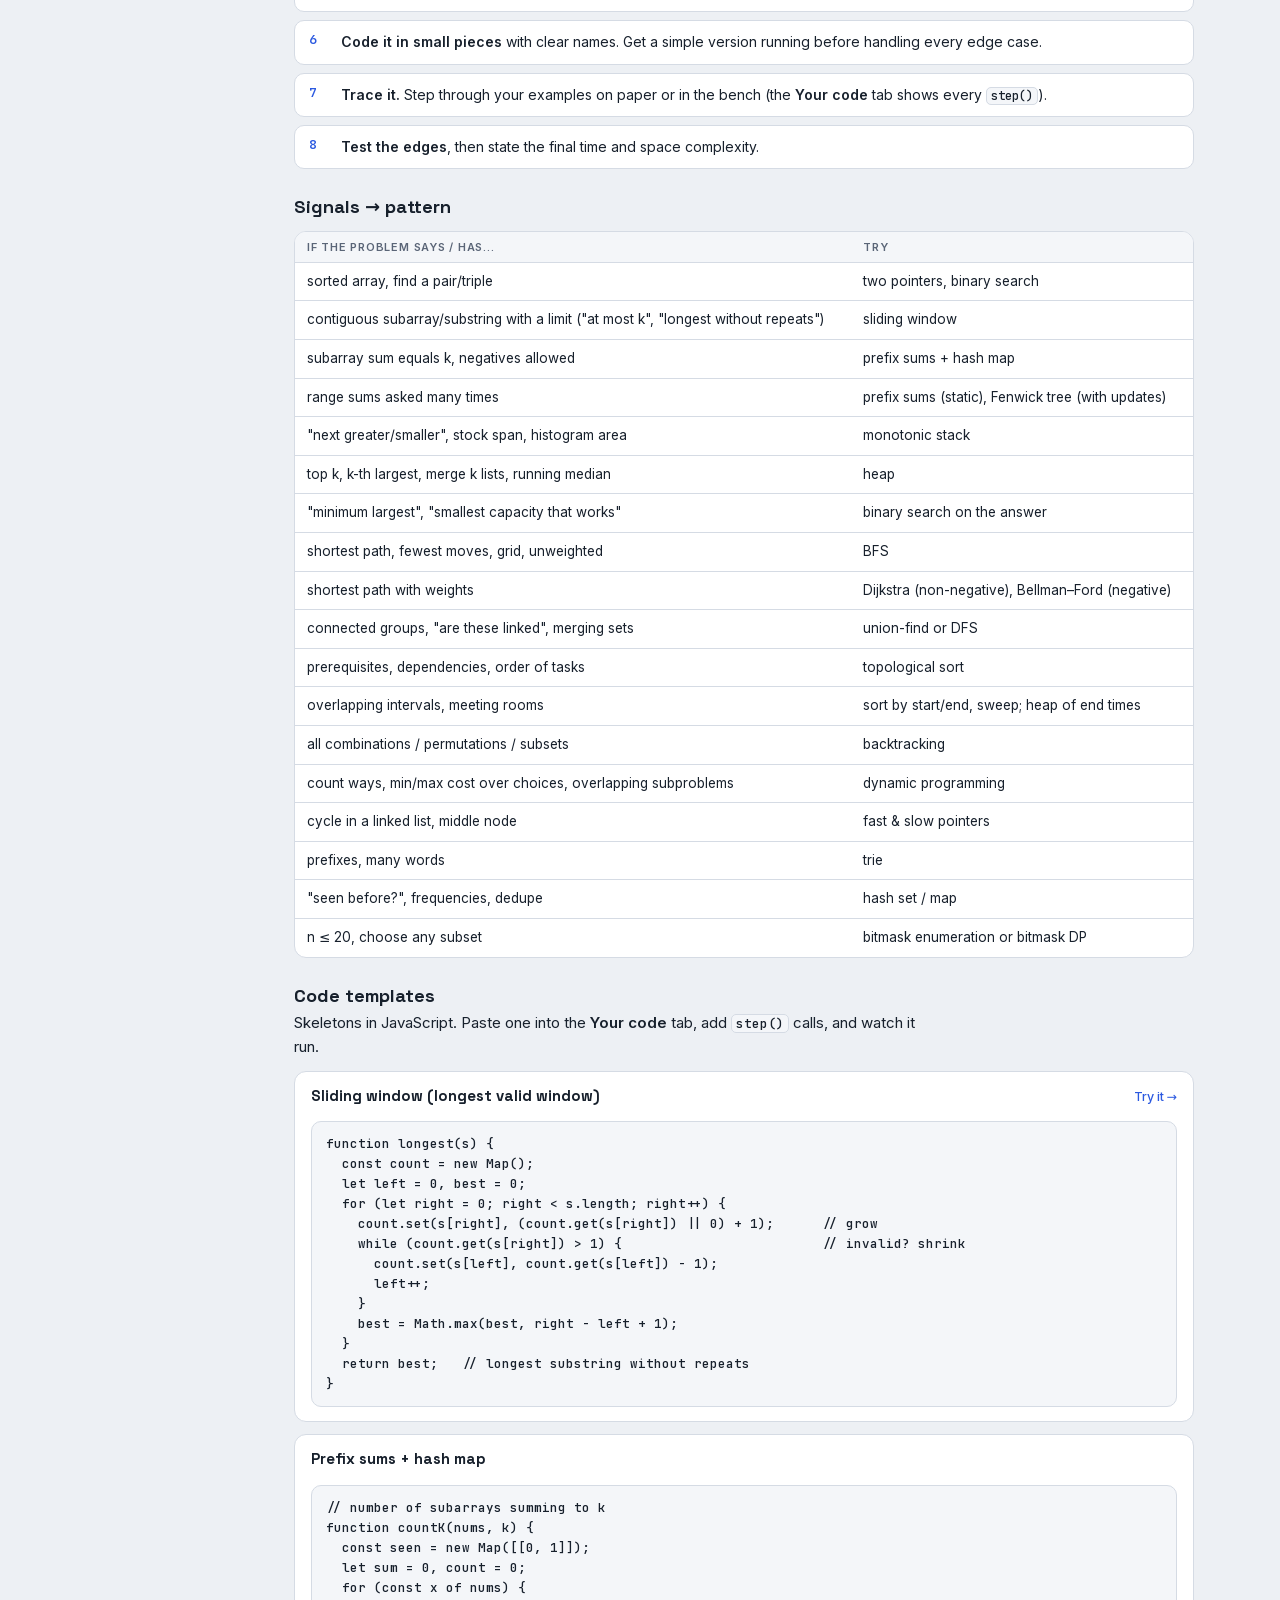
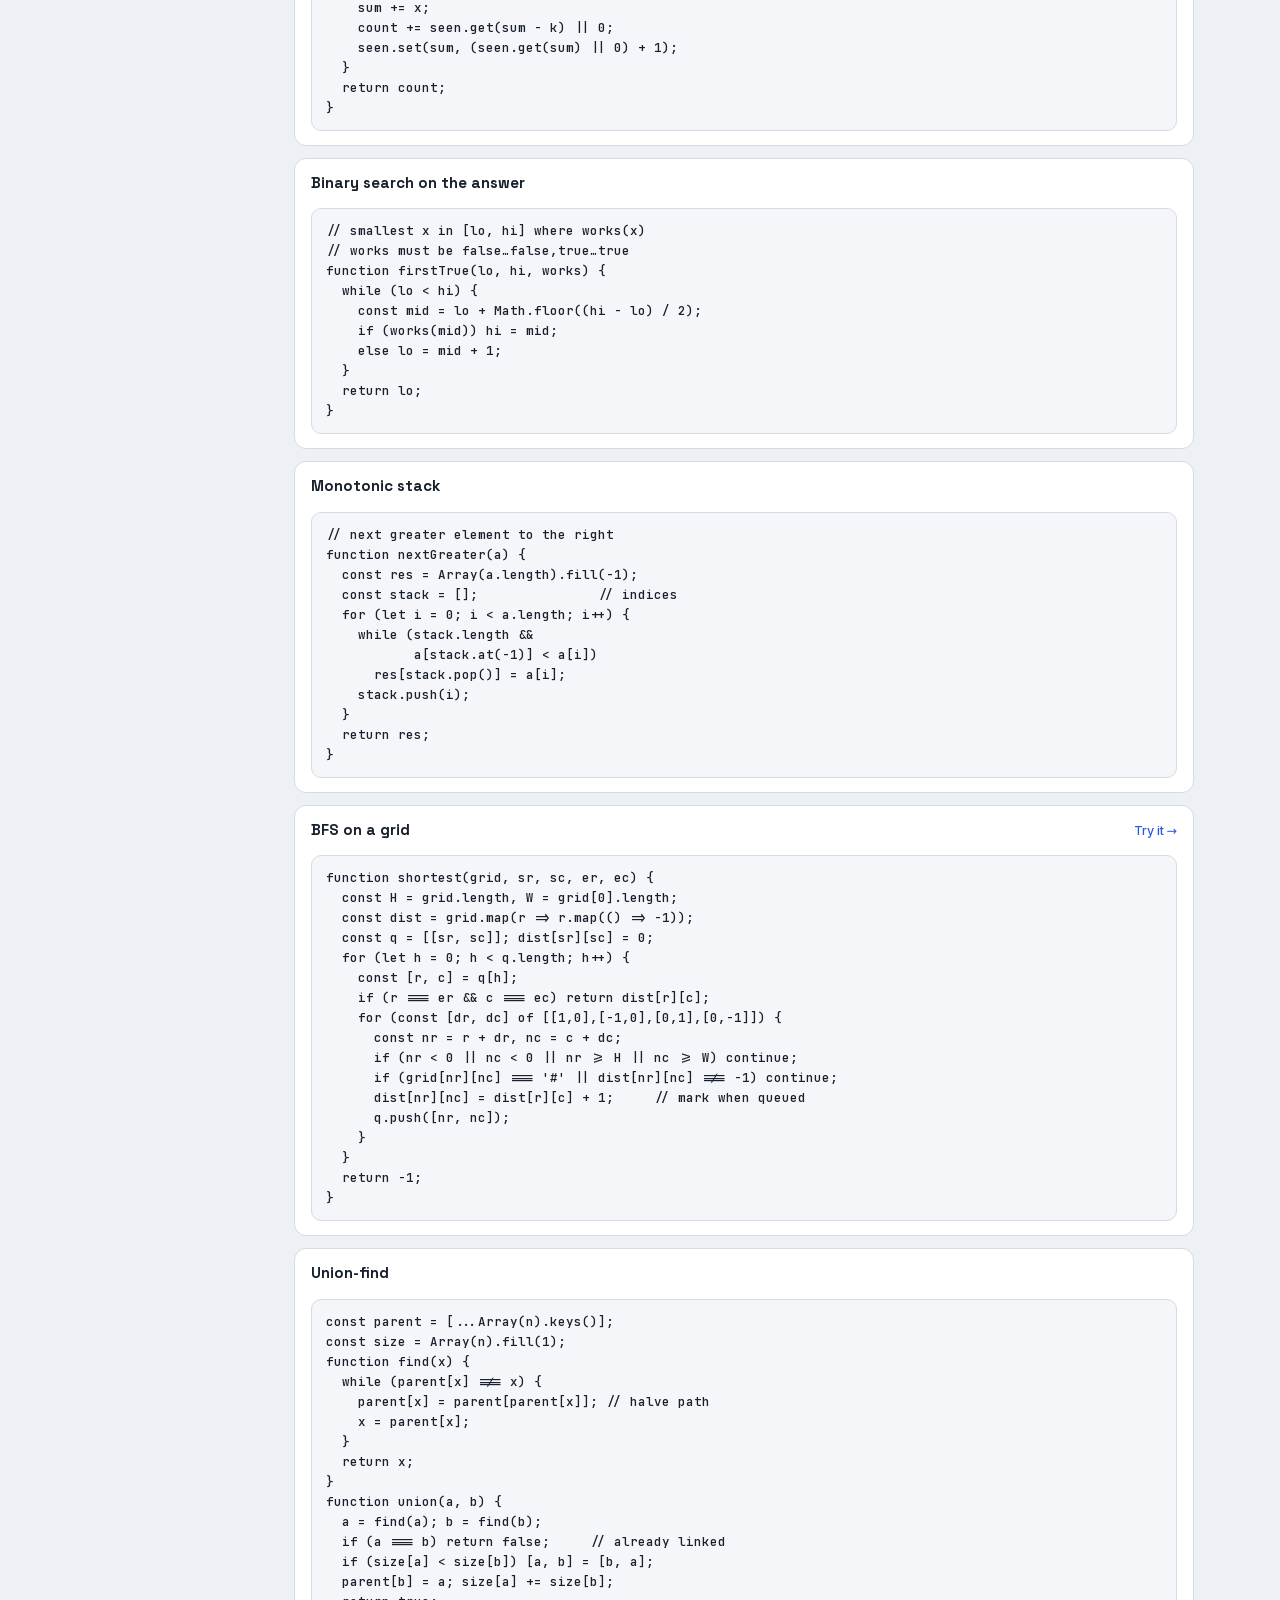
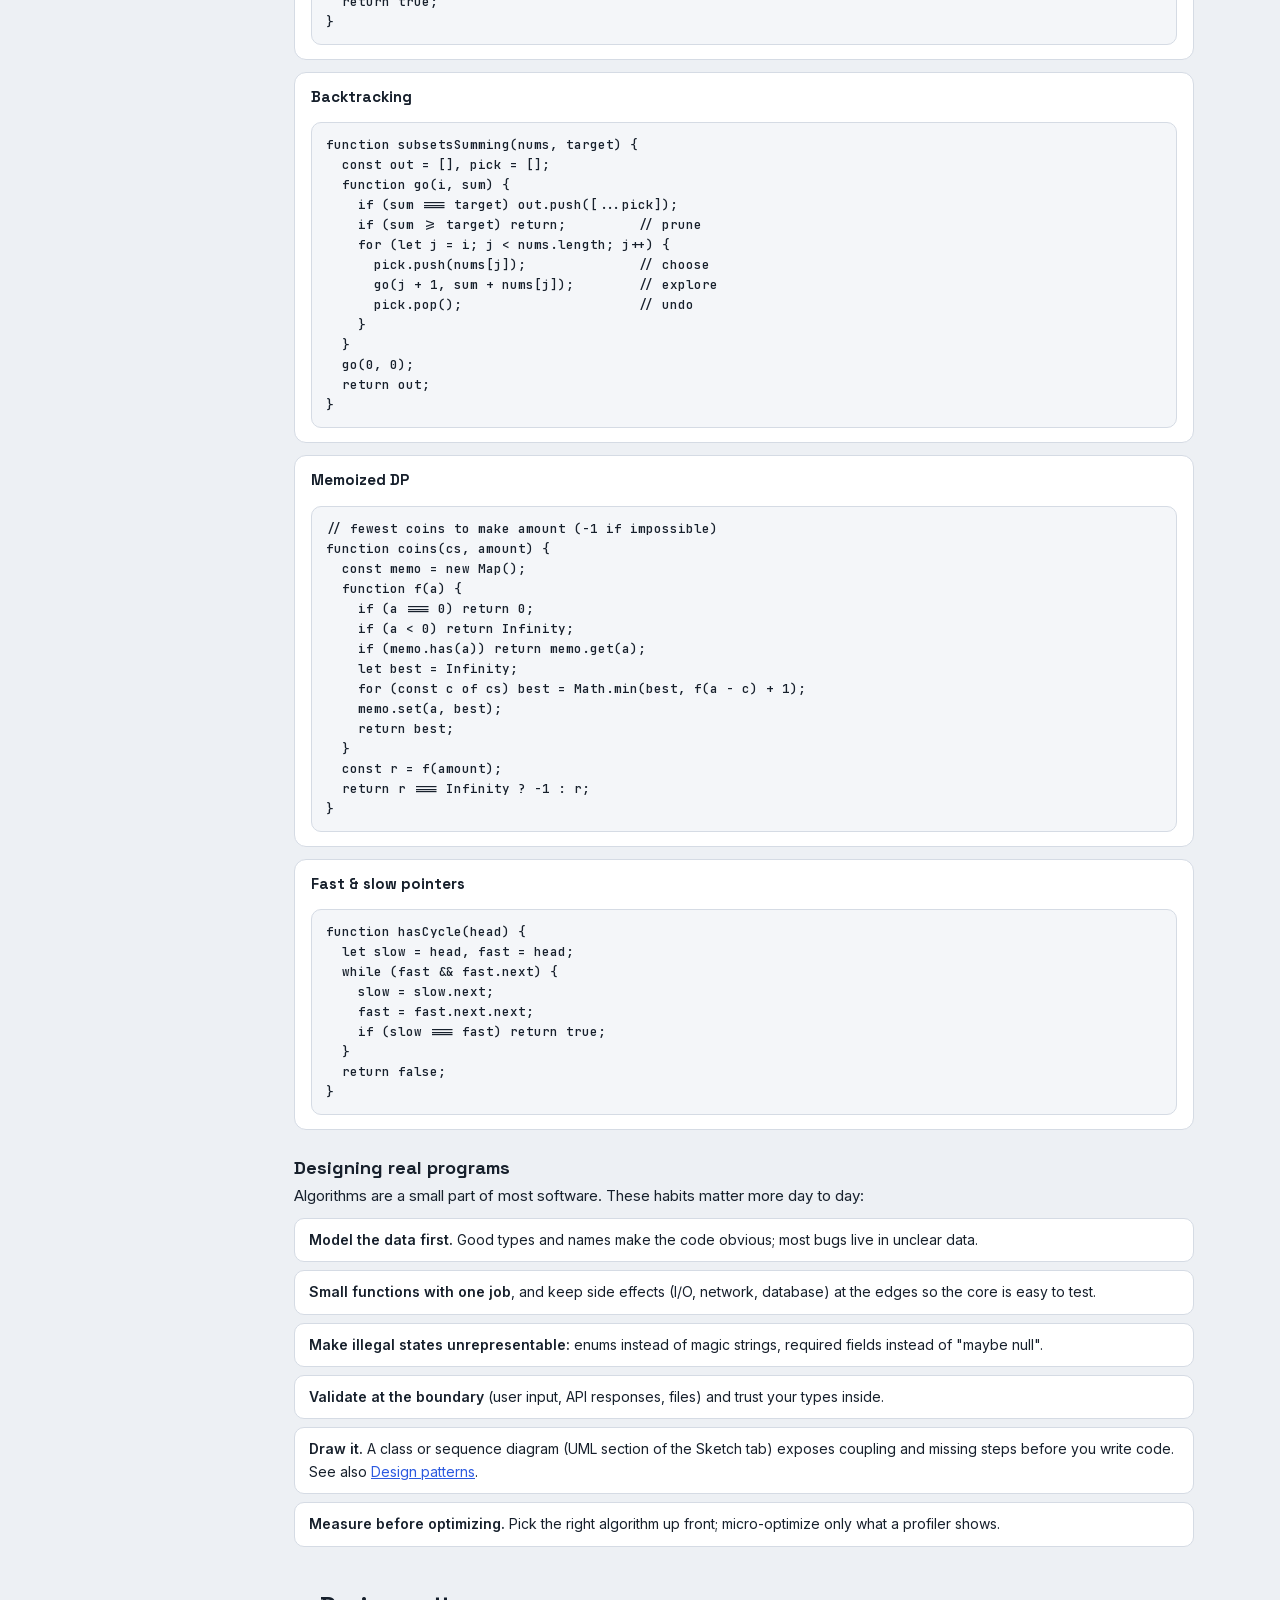
==== commit 7e418caf: "v1.4.0: todo categories, date-named lists, backup export/import, version mark - Todo lists can have " ====
--- a/guide.html
+++ b/guide.html
@@ -11,6 +11,7 @@
 <link rel="icon" href="icons/icon.svg" type="image/svg+xml">
 <link rel="apple-touch-icon" href="icons/apple-touch-icon.png">
 <link rel="stylesheet" href="fonts.css">
+<script src="version.js"></script>
 <script>try{var t=localStorage.getItem('algobench.theme');if(t==='dark'||t==='light')document.documentElement.dataset.theme=t;}catch(e){}</script>
 <style>
 :root{
@@ -46,6 +47,7 @@
 .brand small{font:500 13px var(--f-ui);color:var(--muted);margin-left:2px}
 .spacer{flex:1}
 .theme-btn{padding:6px 8px}
+.ver{font:500 11px var(--f-mono);color:var(--muted);background:var(--surface-2);border:1px solid var(--line);border-radius:6px;padding:1px 6px;letter-spacing:0;align-self:center}
 .btn{font:500 13px var(--f-ui);color:var(--fg);background:var(--surface-2);border:1px solid var(--line);border-radius:8px;padding:6px 11px;cursor:pointer;display:inline-flex;align-items:center;gap:6px;white-space:nowrap;text-decoration:none}
 .btn:hover{border-color:var(--muted)}
 .search{position:relative;flex:0 1 300px;min-width:0}
@@ -181,7 +183,7 @@
 <header class="top">
   <a class="brand" href="index.html" title="Back to the bench">
     <svg width="22" height="22" viewBox="0 0 22 22" aria-hidden="true"><rect x="2" y="11" width="4" height="9" rx="1" fill="var(--bar)"/><rect x="9" y="4" width="4" height="16" rx="1" fill="var(--accent)"/><rect x="16" y="8" width="4" height="12" rx="1" fill="var(--cmp)"/></svg>
-    Algorithm Bench <small>Guide</small>
+    Algorithm Bench <small>Guide</small> <span class="ver" id="appVer" hidden></span>
   </a>
   <div class="spacer"></div>
   <label class="search"><svg width="15" height="15" viewBox="0 0 16 16" fill="none" stroke="currentColor" stroke-width="1.7" stroke-linecap="round" aria-hidden="true"><circle cx="7" cy="7" r="4.8"/><path d="M10.6 10.6L14 14"/></svg>
@@ -189,6 +191,8 @@
   <button class="btn theme-btn" id="themeBtn" type="button" aria-label="Theme"></button>
   <a class="btn" href="index.html">← Back to the bench</a>
 </header>
+<script>(()=>{ const v=document.getElementById('appVer'); if(!v||!self.APP_VERSION) return; v.textContent='v'+self.APP_VERSION;
+  v.title='Algorithm Bench '+self.APP_VERSION+(self.APP_DATE?' · released '+new Date(self.APP_DATE+'T12:00').toLocaleDateString():''); v.hidden=false; })();</script>
 <script>
 /* theme: auto (follows the system) -> dark -> light; shared by the bench and the guide */
 (()=>{ const K='algobench.theme', root=document.documentElement, b=document.getElementById('themeBtn');
